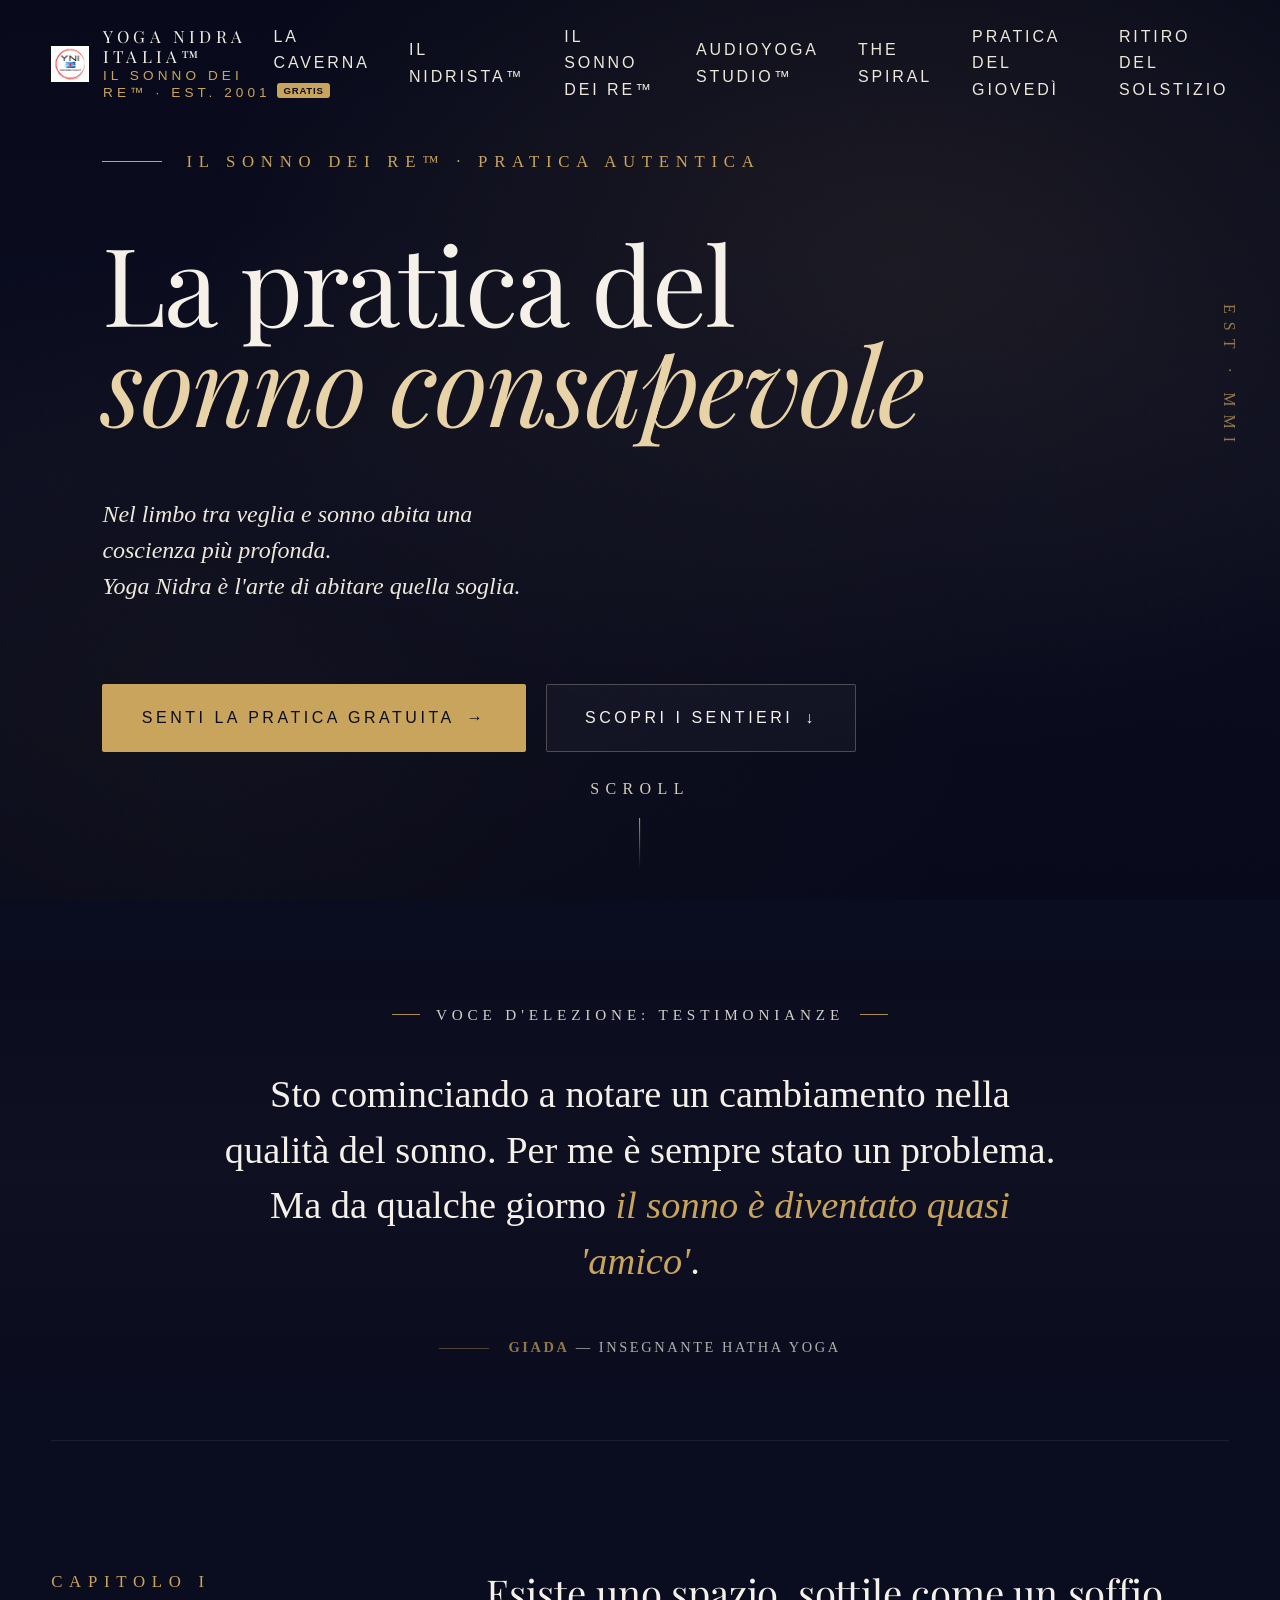
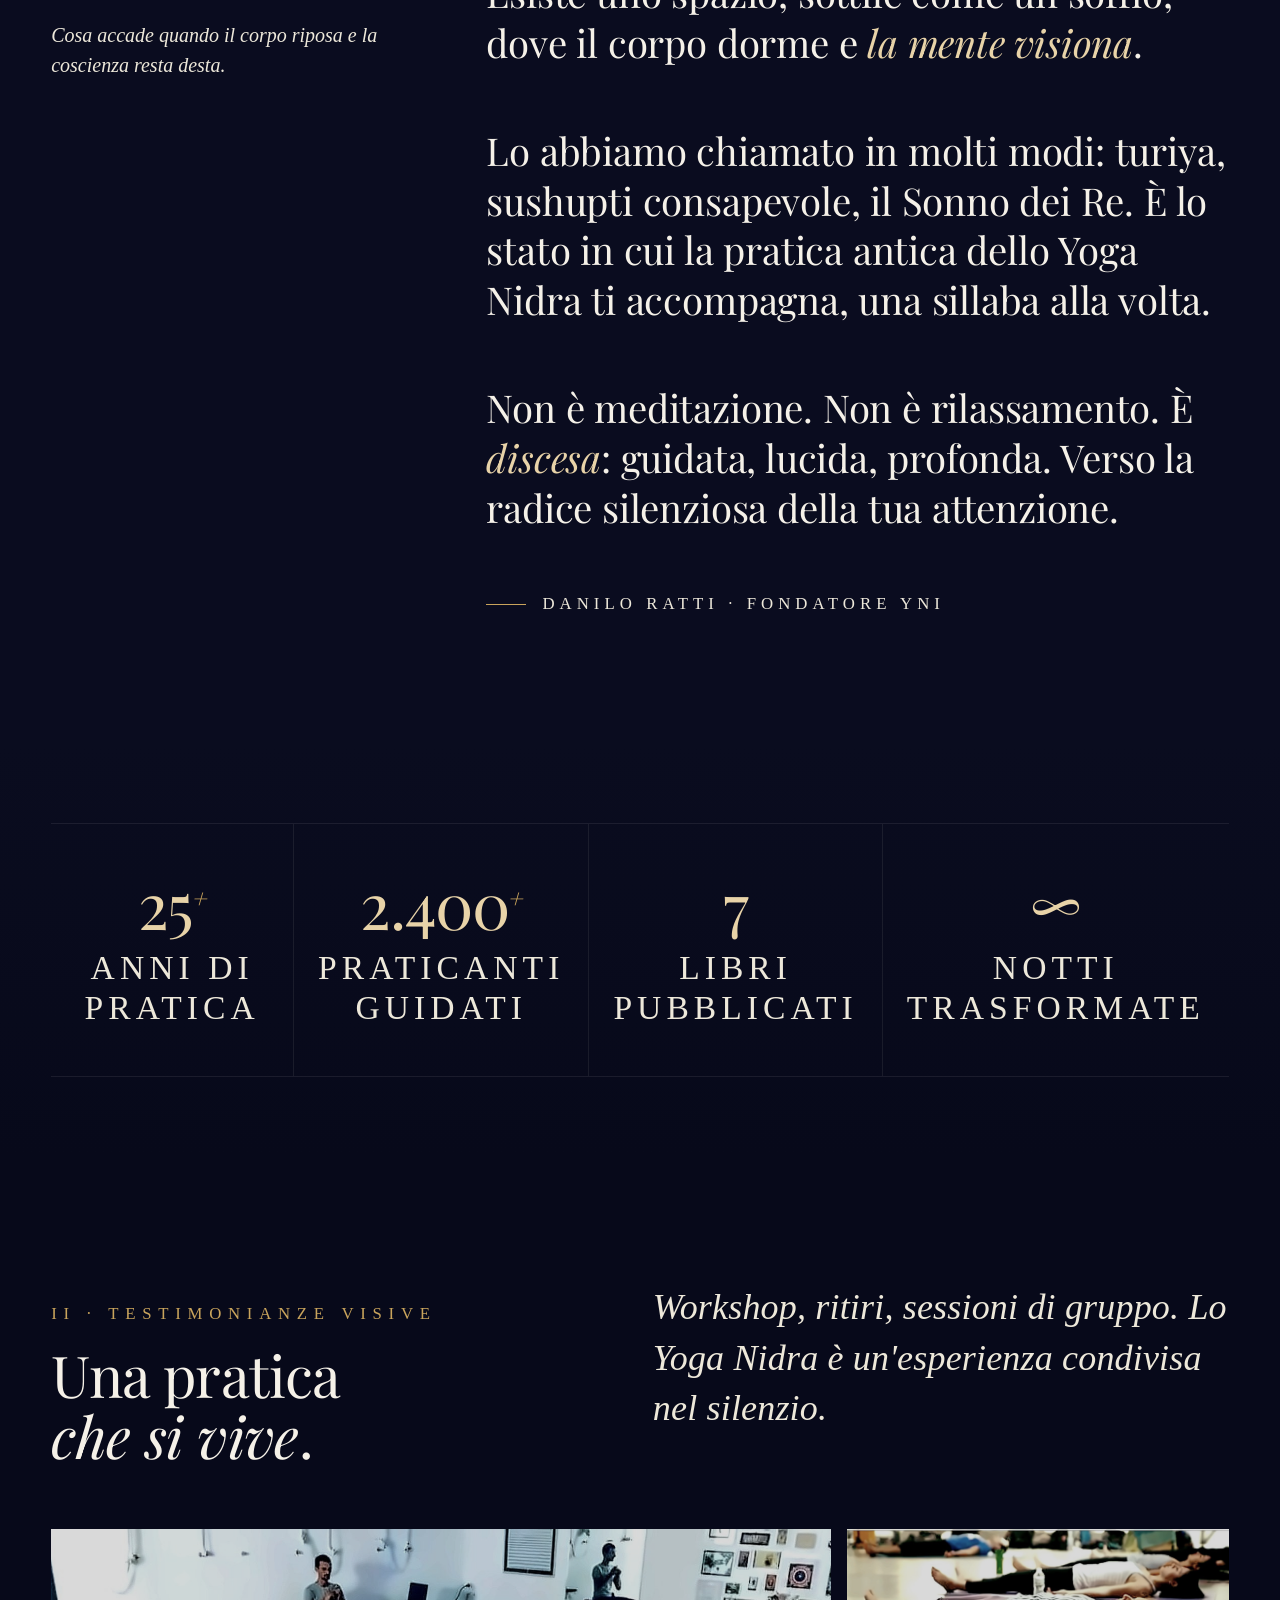
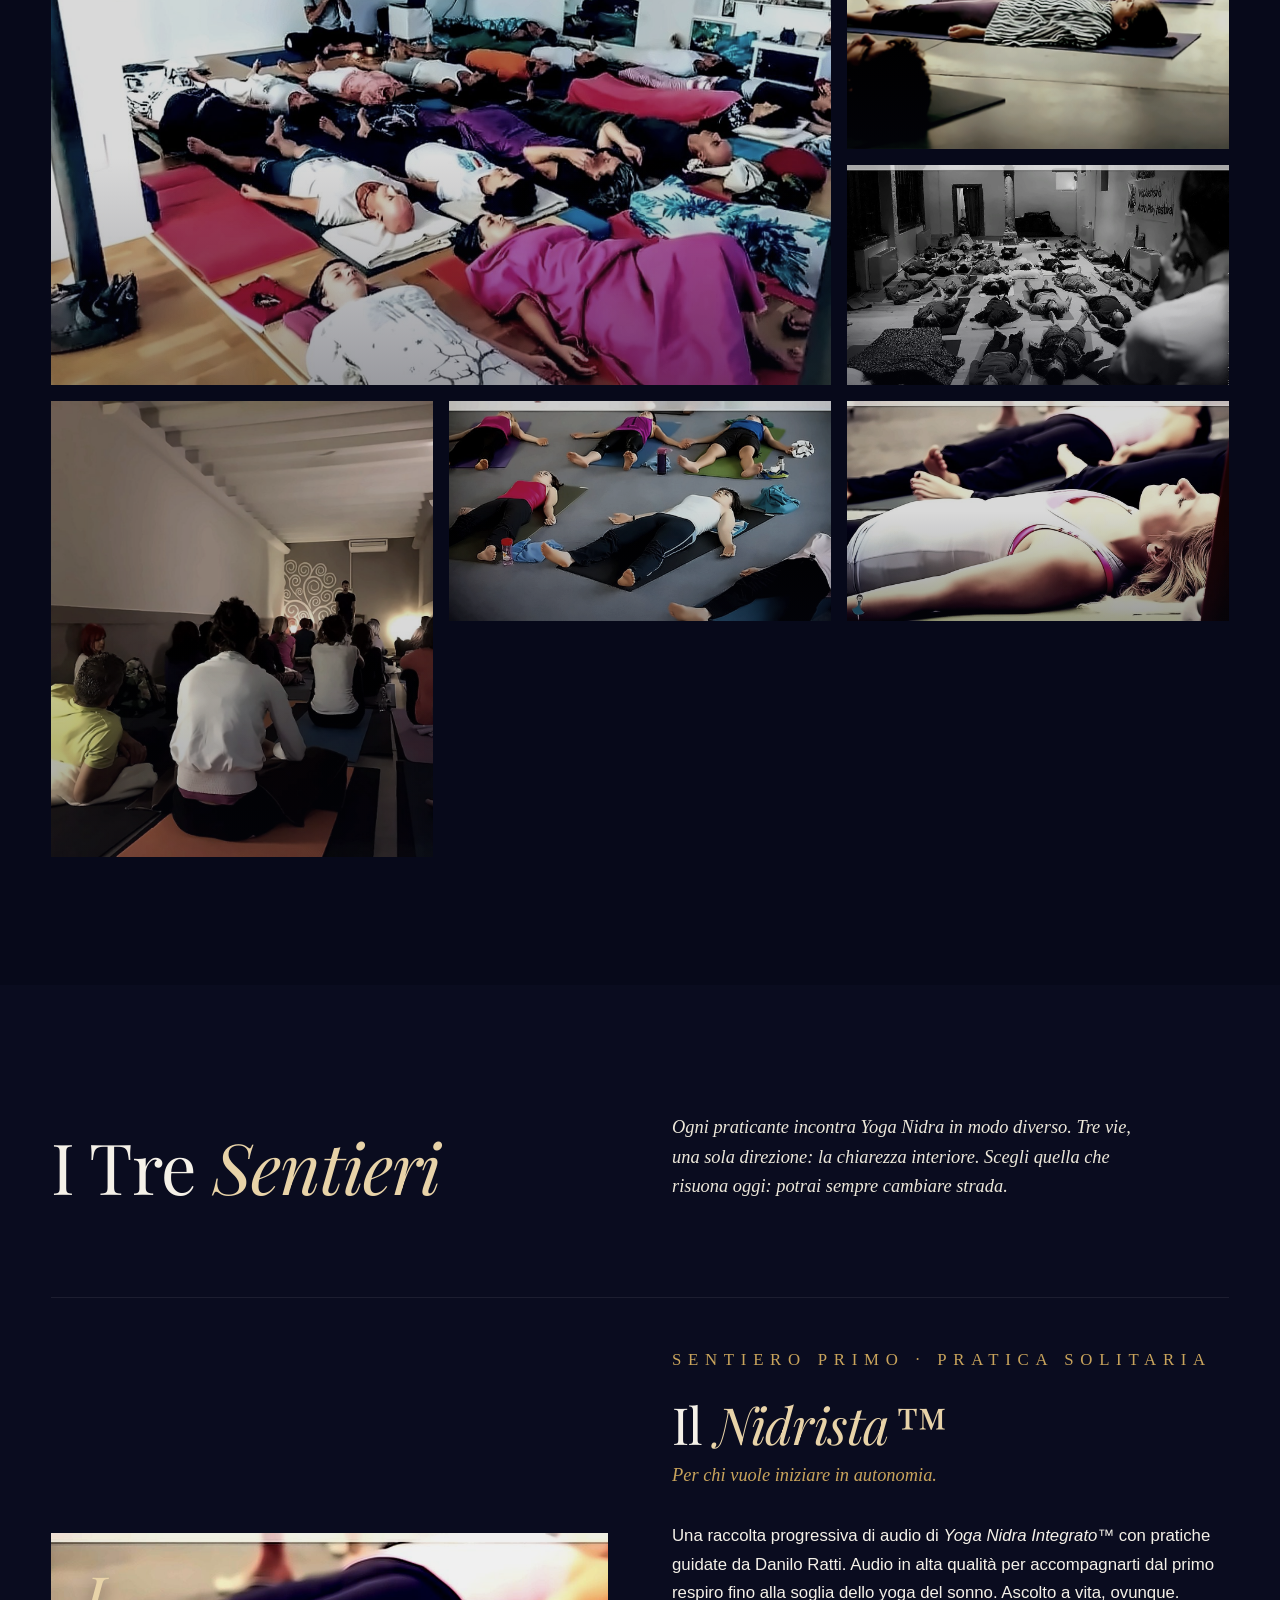
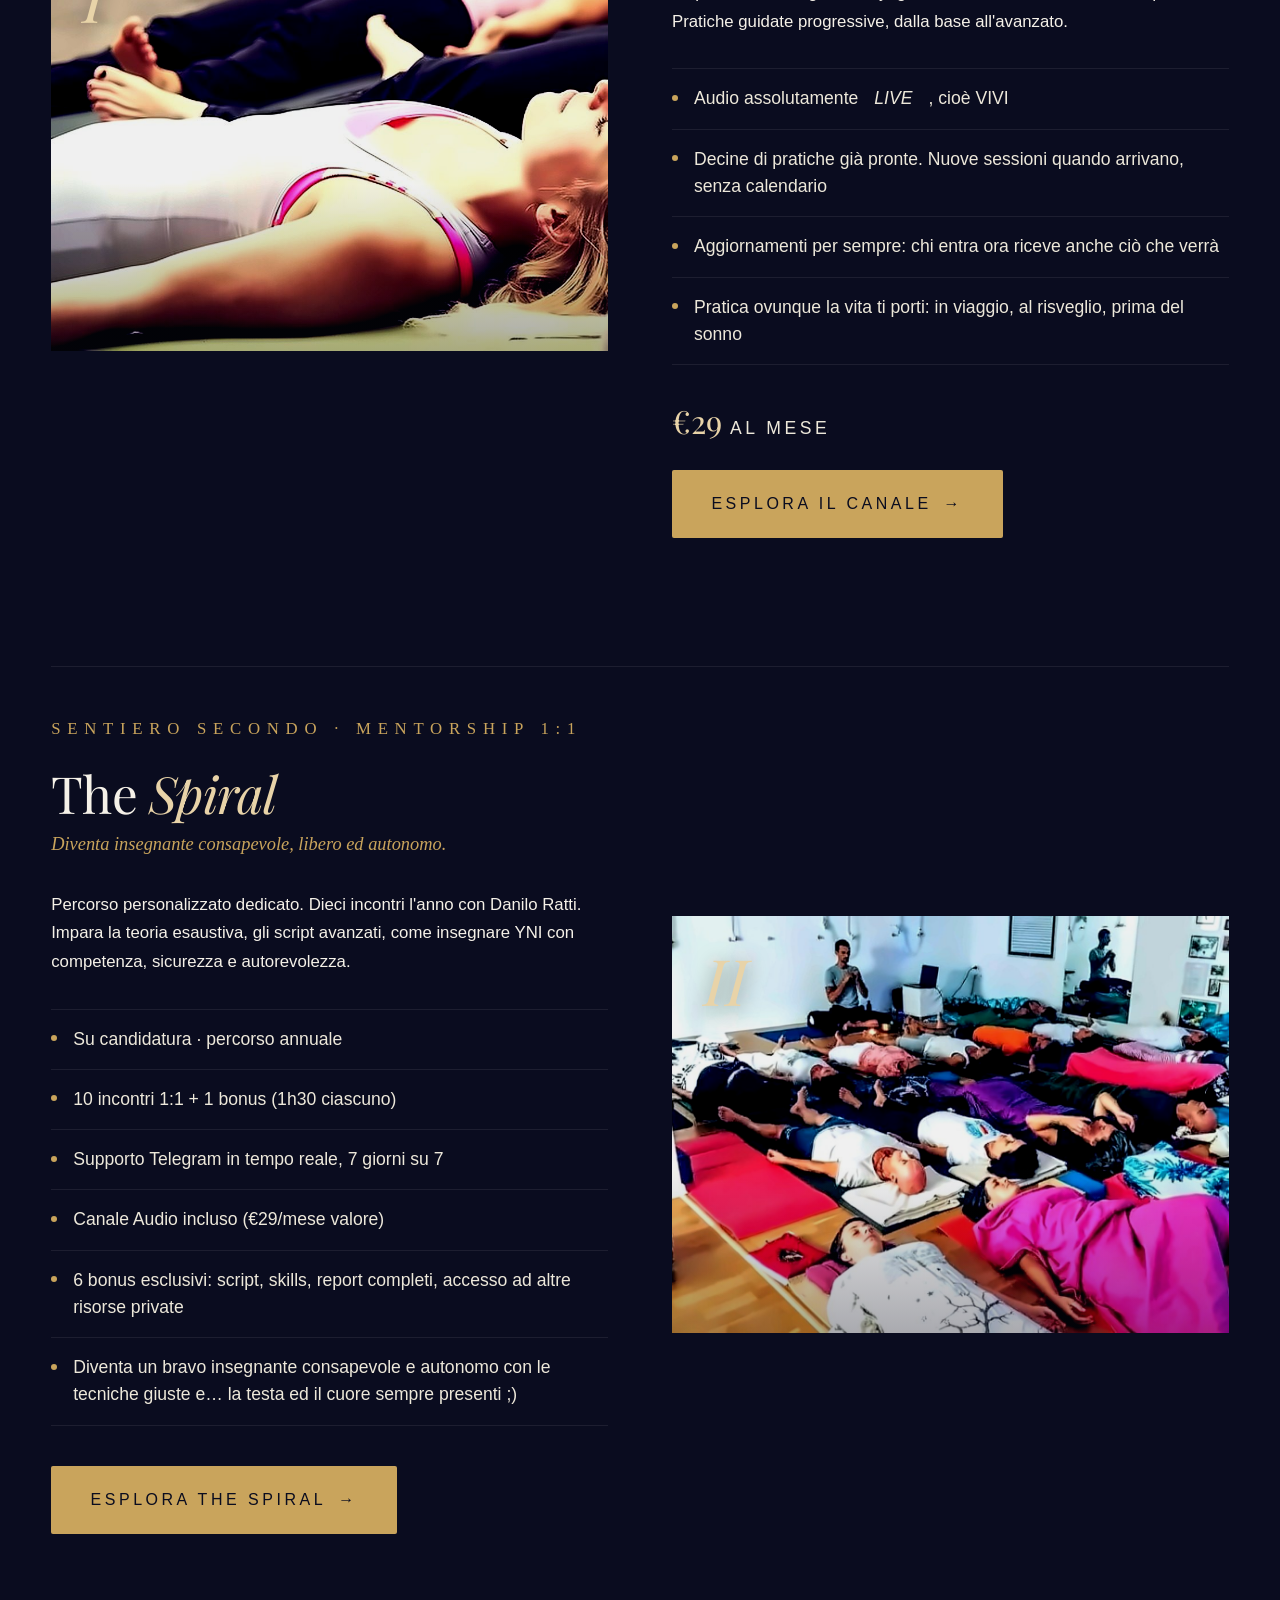
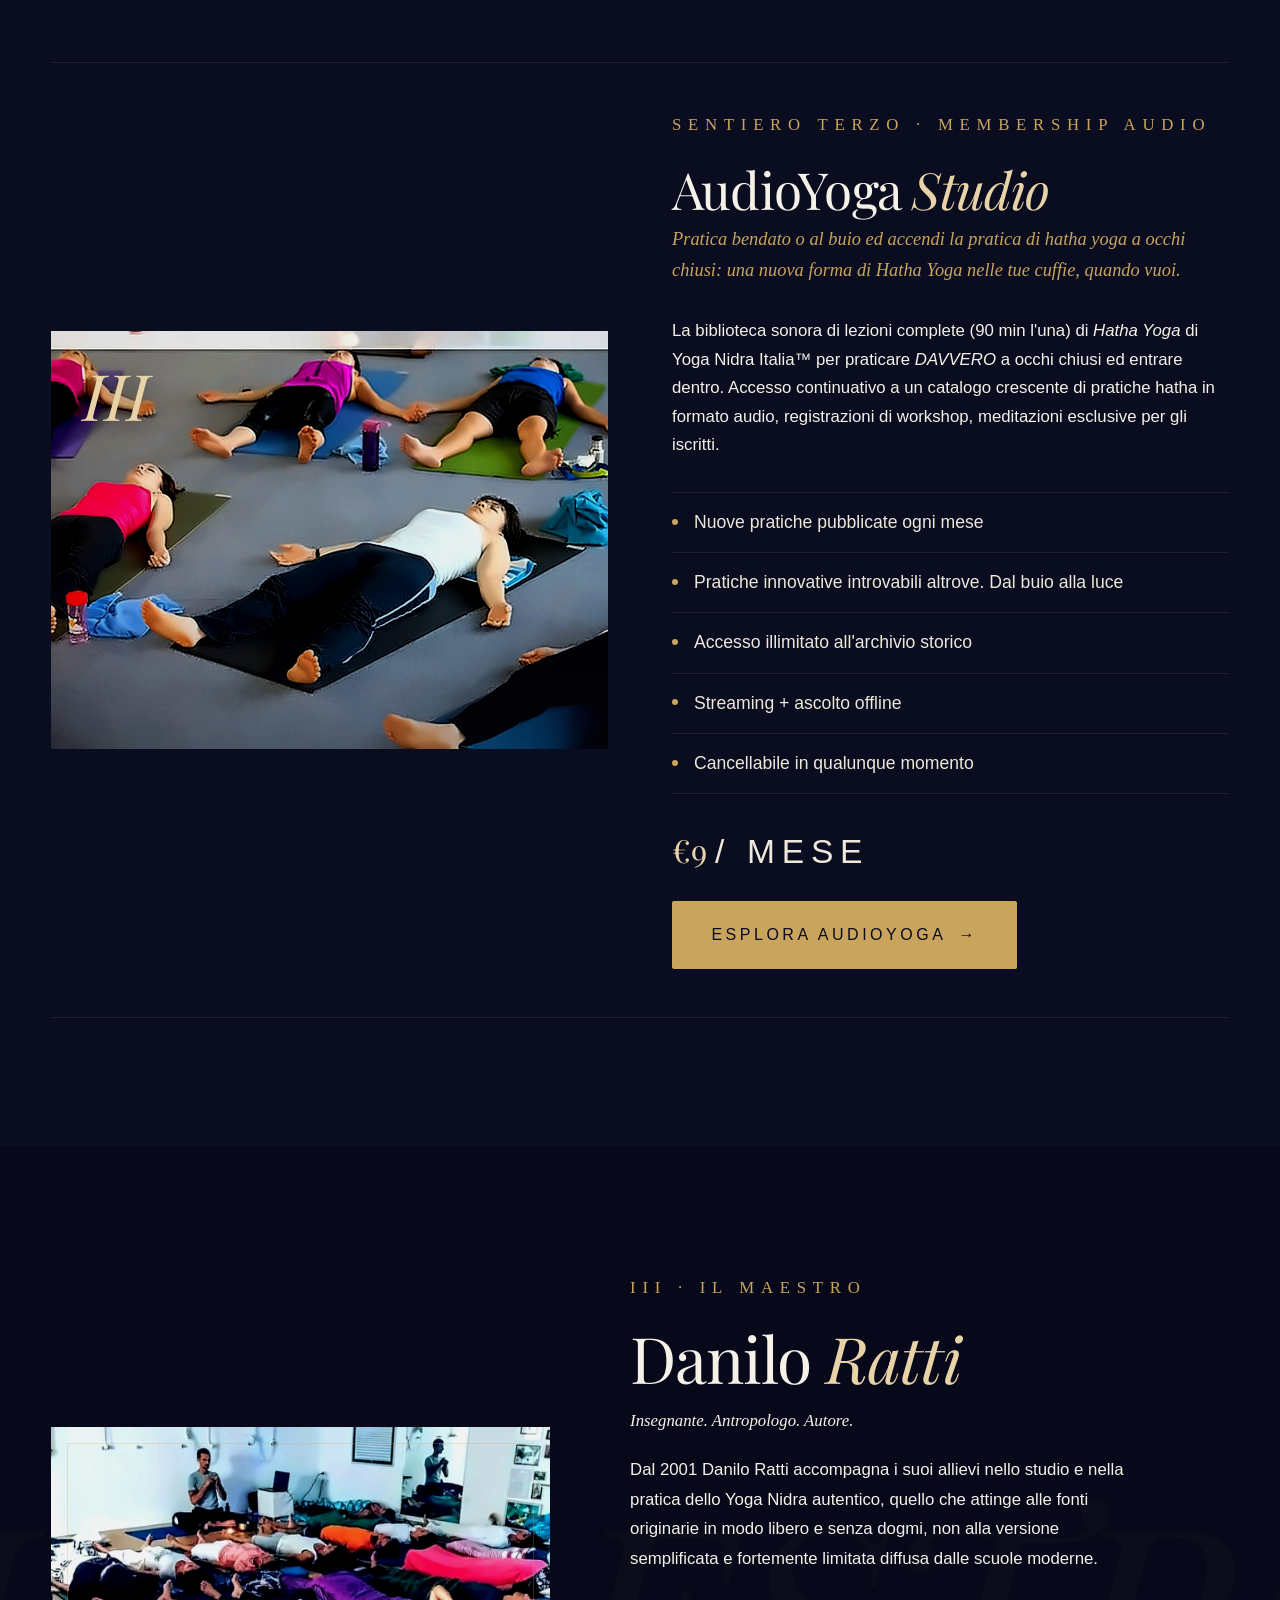
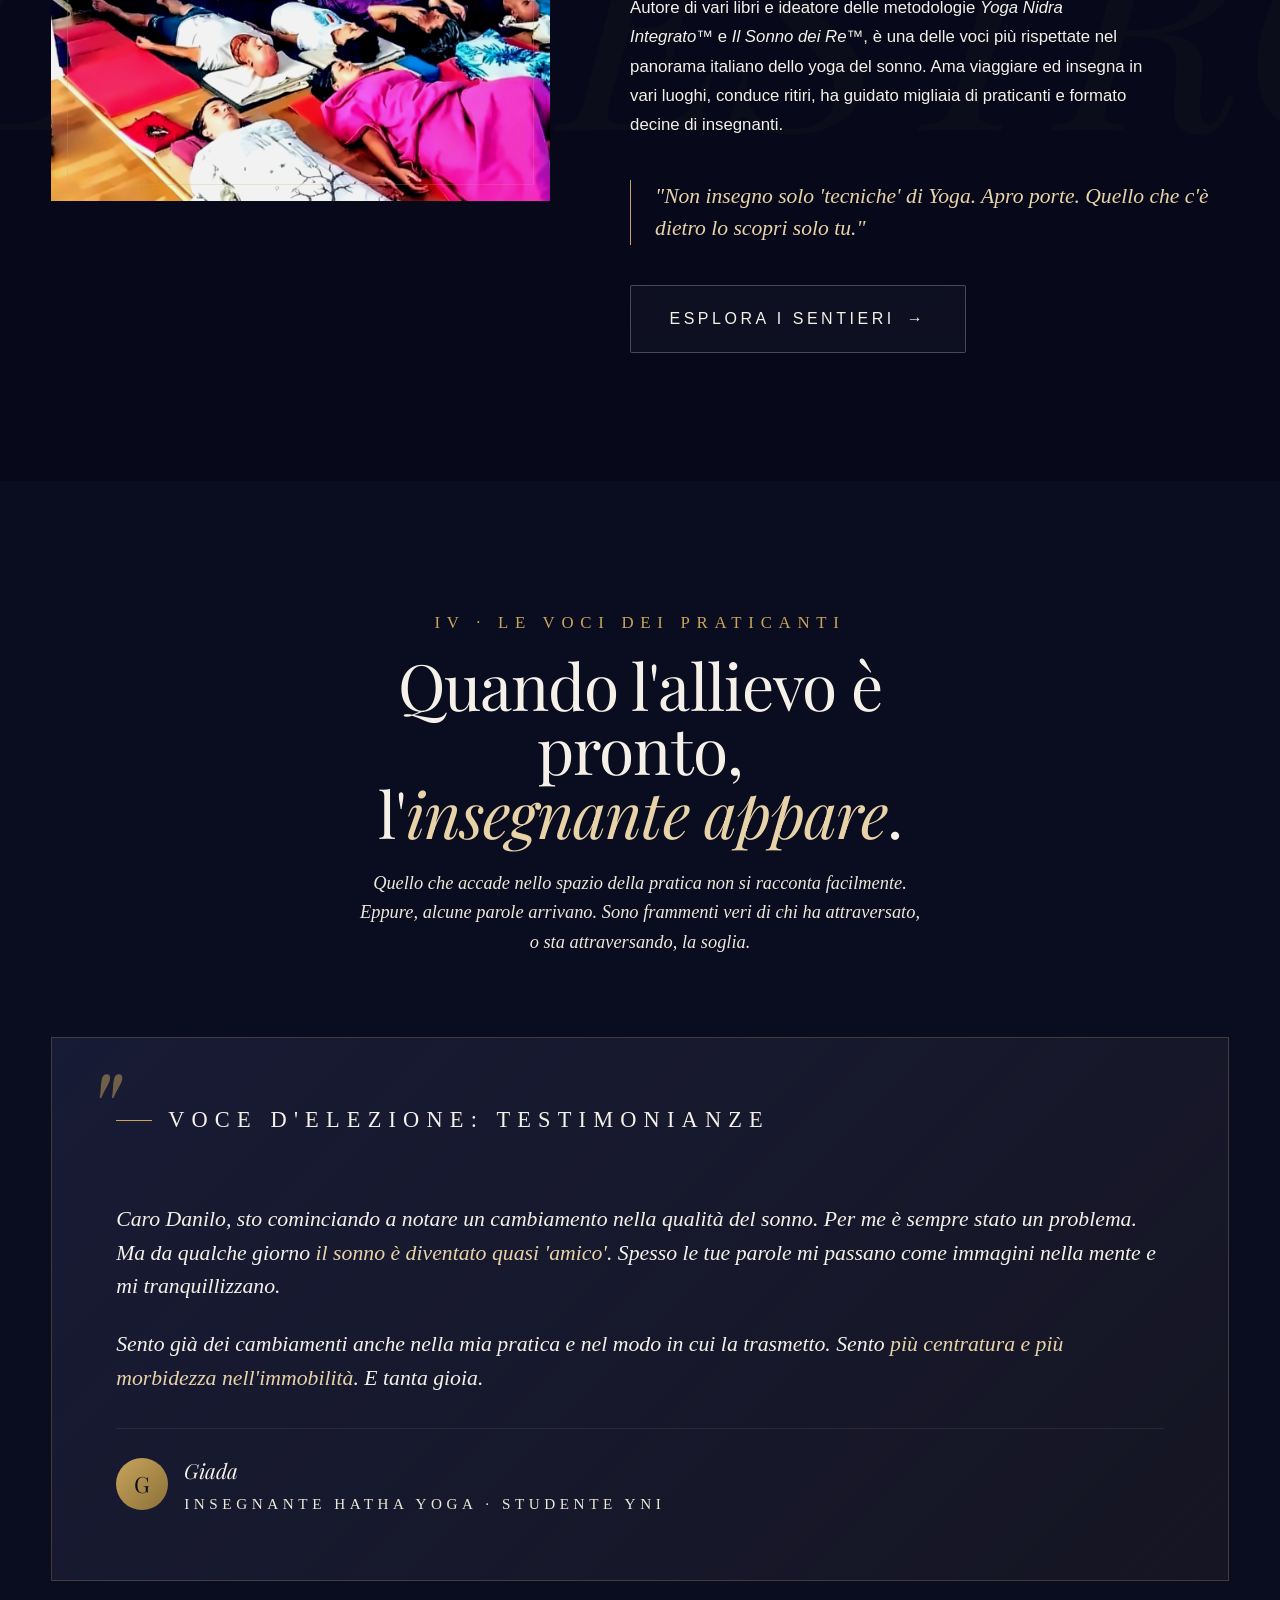
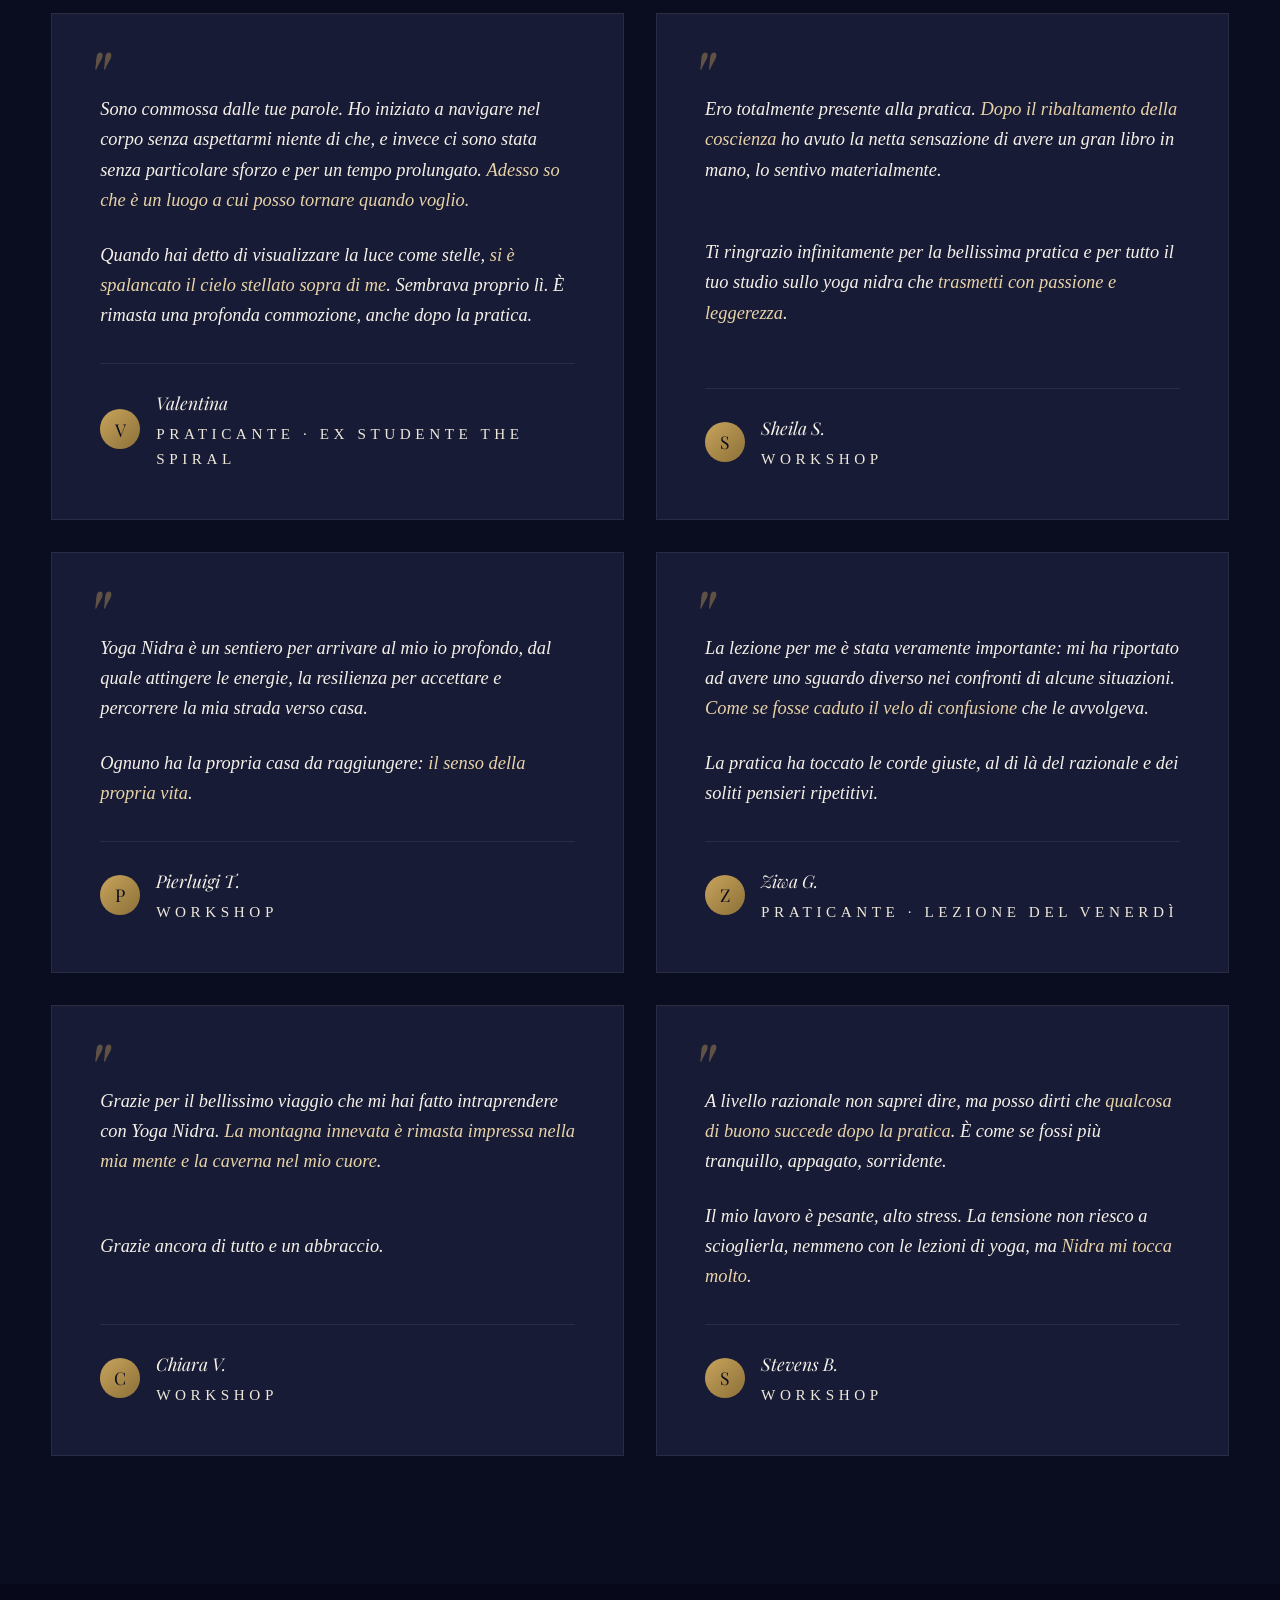
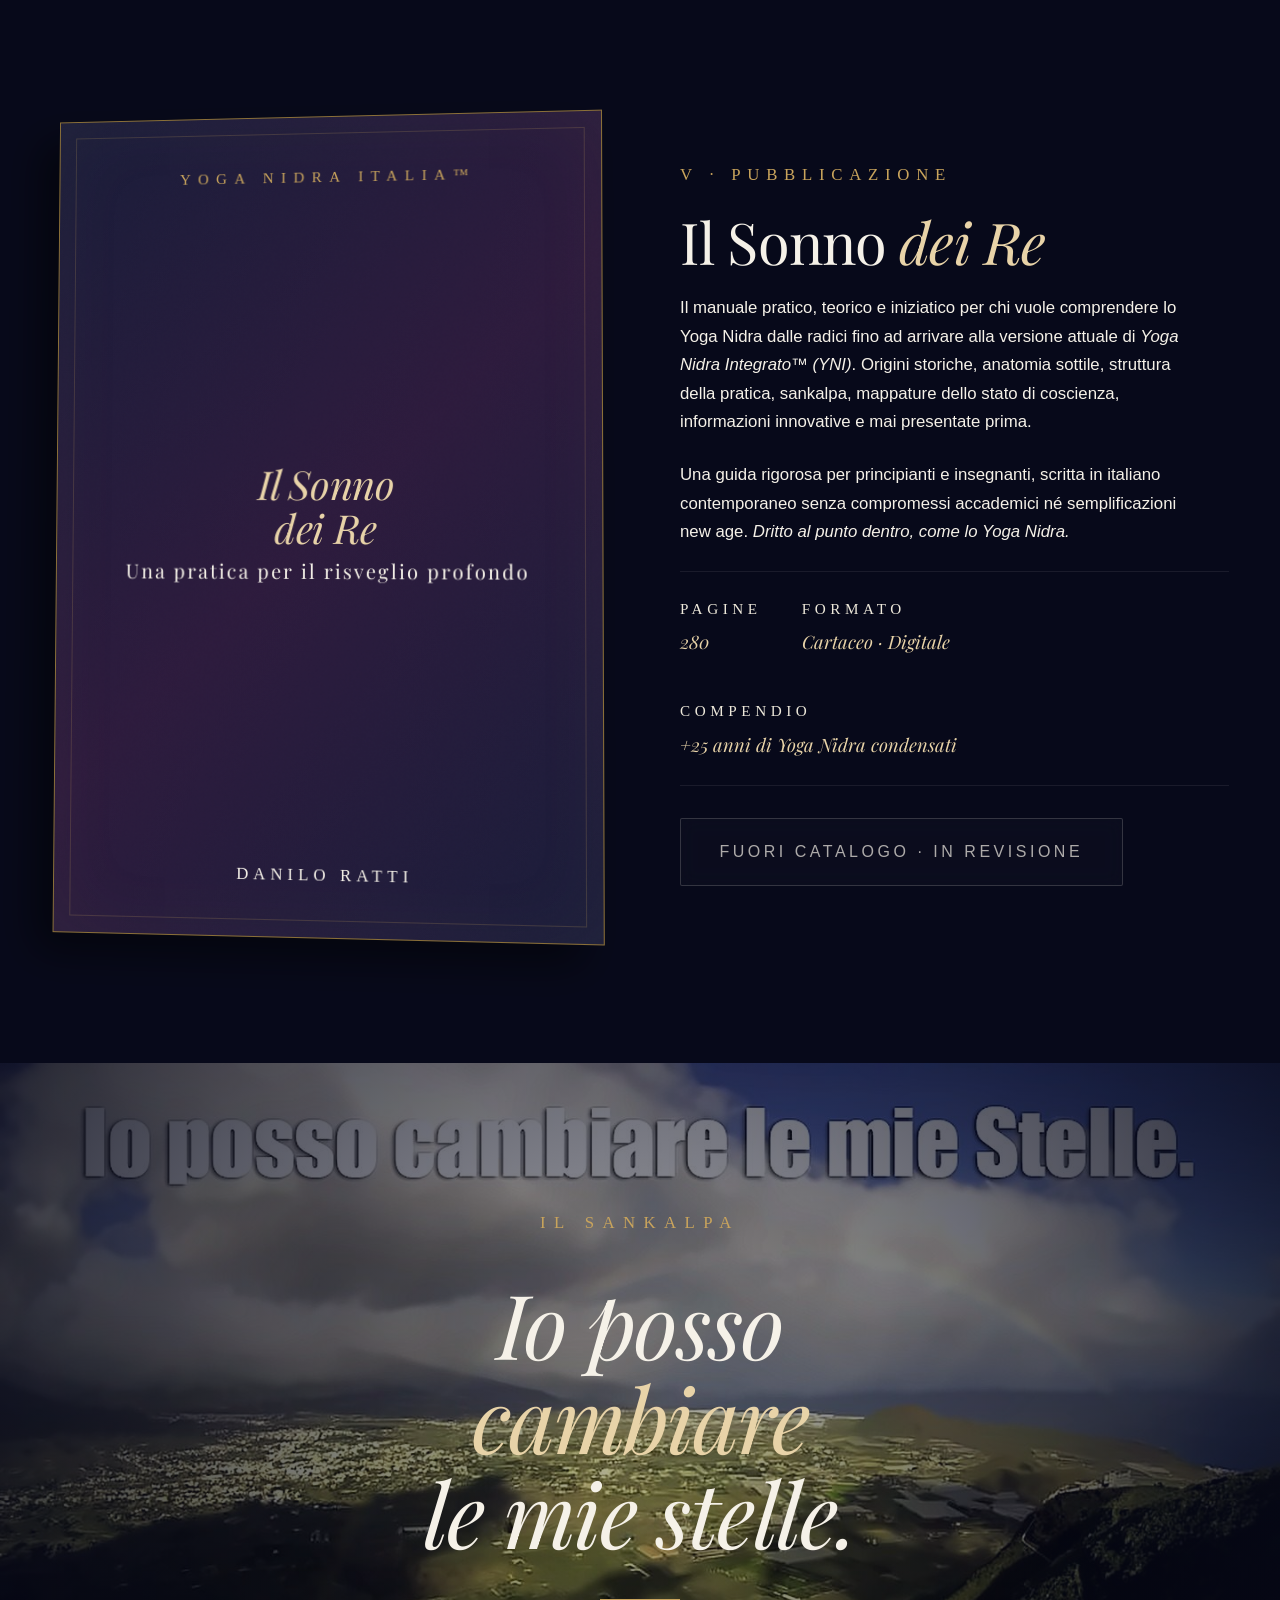
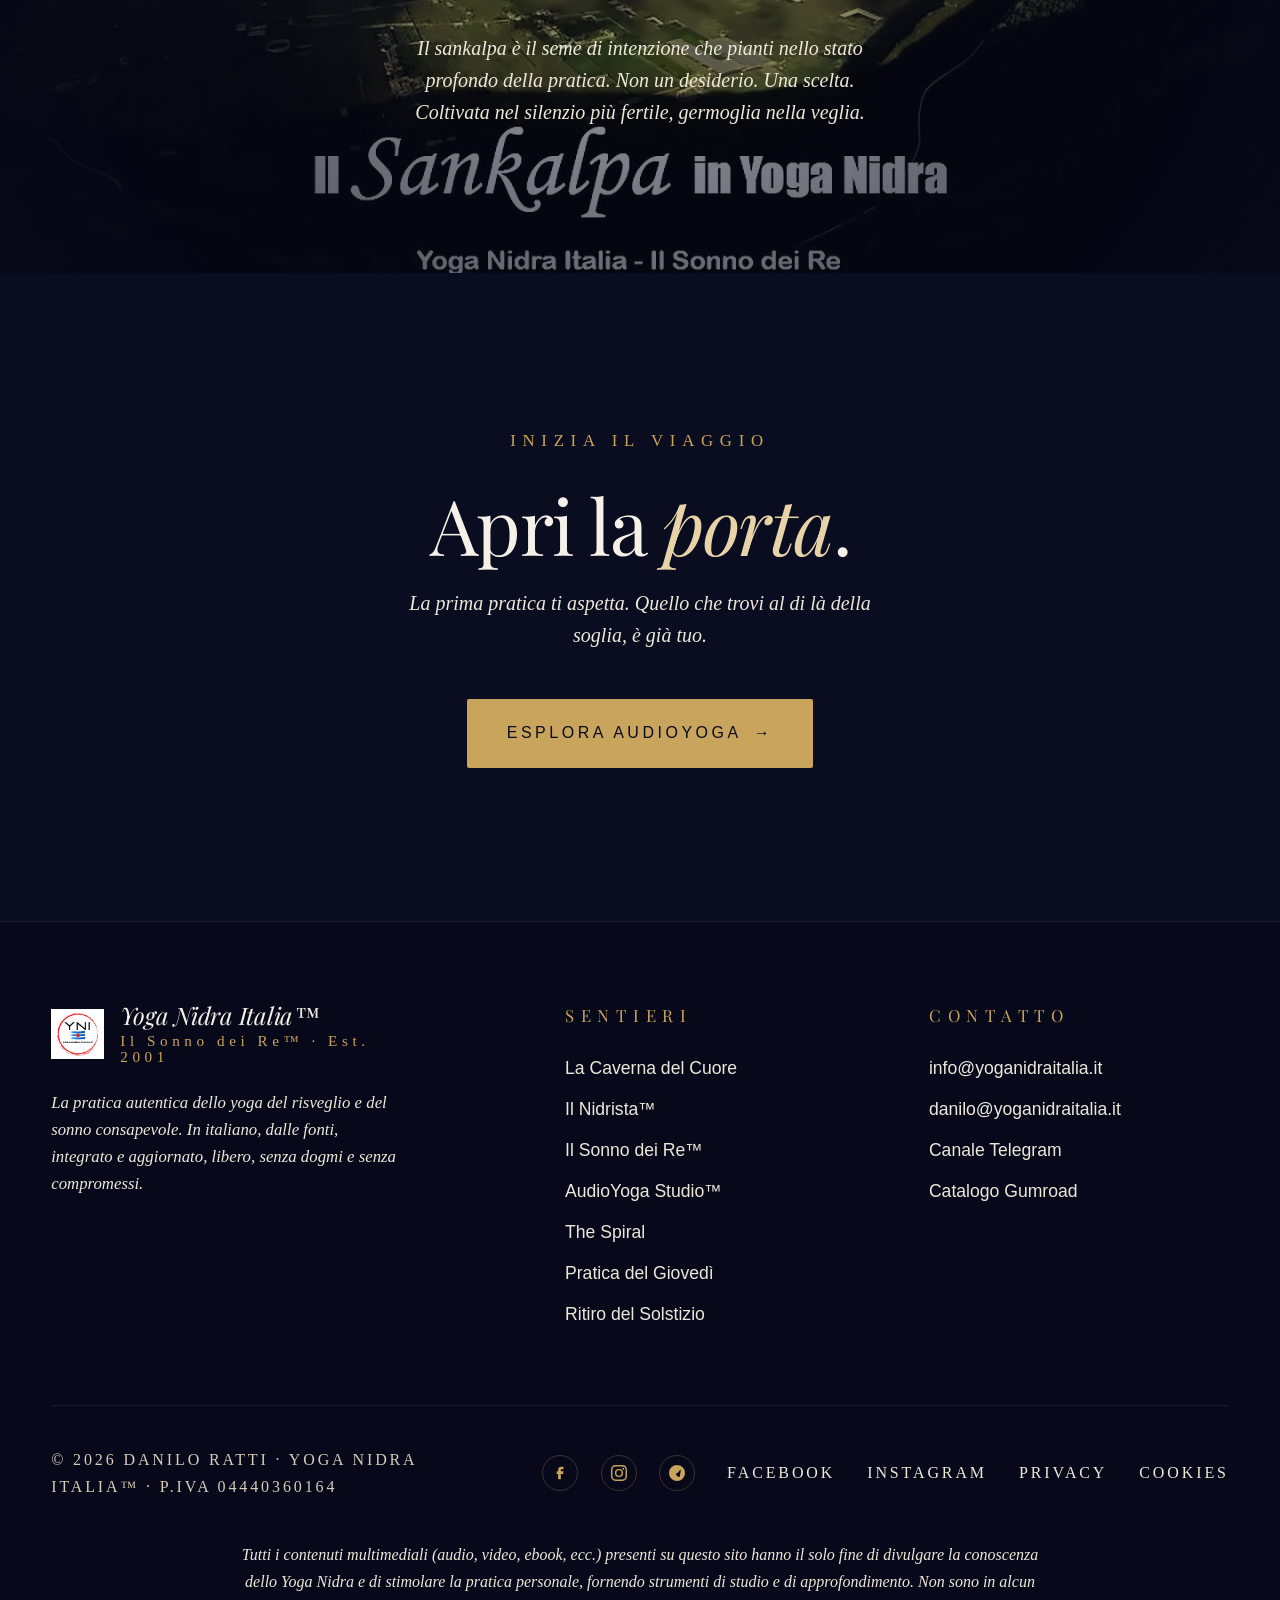
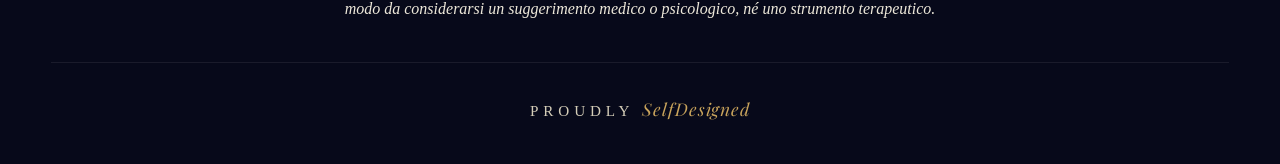
==== index.html @ 83c33e2f "SEO social: aggiunge Open Graph, Twitter Card e canonical a tutte le pagine Ogni pagina ora mostra t" ====
<!DOCTYPE html>
<html lang="it">
<head>
<meta charset="UTF-8">
<meta name="viewport" content="width=device-width, initial-scale=1.0">
<link rel="stylesheet" href="/fonts/fonts.css">
<link rel="stylesheet" href="/assets/cookieconsent/cookieconsent.css">
<link rel="stylesheet" href="/assets/cookieconsent/cc-branding.css">
<title>Yoga Nidra Italia™ · Il Sonno dei Re™ - Danilo Ratti</title>
<link rel="canonical" href="https://yoganidraitalia.it/">
<meta property="og:type" content="website">
<meta property="og:site_name" content="Yoga Nidra Italia™">
<meta property="og:locale" content="it_IT">
<meta property="og:url" content="https://yoganidraitalia.it/">
<meta property="og:title" content="Yoga Nidra Italia™ · Il Sonno dei Re™ - Danilo Ratti">
<meta property="og:description" content="La pratica del sonno consapevole. Yoga Nidra autentico con Danilo Ratti. Audio guidati, percorsi 1:1, formazione e libri per esplorare il limbo tra veglia e sonno.">
<meta property="og:image" content="https://yoganidraitalia.it/images/hero-cosmic.jpg">
<meta property="og:image:alt" content="Yoga Nidra Italia™ · Il Sonno dei Re™ - Danilo Ratti">
<meta name="twitter:card" content="summary_large_image">
<meta name="twitter:title" content="Yoga Nidra Italia™ · Il Sonno dei Re™ - Danilo Ratti">
<meta name="twitter:description" content="La pratica del sonno consapevole. Yoga Nidra autentico con Danilo Ratti. Audio guidati, percorsi 1:1, formazione e libri per esplorare il limbo tra veglia e sonno.">
<meta name="twitter:image" content="https://yoganidraitalia.it/images/hero-cosmic.jpg">
<meta name="description" content="La pratica del sonno consapevole. Yoga Nidra autentico con Danilo Ratti. Audio guidati, percorsi 1:1, formazione e libri per esplorare il limbo tra veglia e sonno.">
<link rel="icon" type="image/png" href="images/logo.png">
<link href="https://fonts.googleapis.com/css2?family=Playfair+Display:ital,wght@0,400;0,500;0,600;0,700;1,400;1,500&family=Manrope:wght@300;400;500;600&display=swap" rel="stylesheet">
<style>
:root {
  --bg-deep: #07091a;
  --bg-base: #0a0c1f;
  --bg-elevated: #131630;
  --bg-card: #181b35;
  --gold: #c9a45c;
  --gold-bright: #e8d3a8;
  --gold-deep: #8b7038;
  --purple-deep: #2d1b3d;
  --text-primary: #f5f1e8;
  --text-muted: #ede8da;
  --text-dim: #d4cdb8;
  --line: rgba(245, 241, 232, 0.08);
  --line-strong: rgba(201, 164, 92, 0.25);

  --font-display: 'Playfair Display', serif;
  --font-serif: 'Cormorant Garamond', serif;
  --font-body: 'Manrope', sans-serif;
  --font-label: 'Italiana', serif;

  --max-width: 1440px;
  --gutter: clamp(1.5rem, 4vw, 4rem);
}

* { margin: 0; padding: 0; box-sizing: border-box; }

html { scroll-behavior: smooth; -webkit-font-smoothing: antialiased; -moz-osx-font-smoothing: grayscale; }

body {
  font-family: var(--font-body);
  background: var(--bg-base);
  color: var(--text-primary);
  font-size: 17px;
  line-height: 1.65;
  overflow-x: hidden;
  font-weight: 300;
}

@media (max-width: 768px) {
  body { font-size: 17px; line-height: 1.7; }
}

::selection { background: var(--gold); color: var(--bg-base); }

img { max-width: 100%; display: block; }
a { color: inherit; text-decoration: none; }

/* ========== TYPOGRAPHY ========== */
.eyebrow {
  font-family: var(--font-label);
  font-size: 1.05rem;
  letter-spacing: 0.4em;
  text-transform: uppercase;
  color: var(--gold);
  font-weight: 400;
}

.display-xxl {
  font-family: var(--font-display);
  font-weight: 400;
  font-size: clamp(3rem, 9vw, 8rem);
  line-height: 0.95;
  letter-spacing: -0.02em;
}

.display-xl {
  font-family: var(--font-display);
  font-weight: 400;
  font-size: clamp(2.5rem, 6vw, 5.5rem);
  line-height: 1;
  letter-spacing: -0.015em;
}

.display-l {
  font-family: var(--font-display);
  font-weight: 400;
  font-size: clamp(2rem, 4.5vw, 3.75rem);
  line-height: 1.05;
  letter-spacing: -0.01em;
}

.serif-quote {
  font-family: var(--font-serif);
  font-weight: 300;
  font-style: italic;
  font-size: clamp(1.5rem, 3vw, 2.25rem);
  line-height: 1.4;
  letter-spacing: 0.005em;
}

.italic { font-style: italic; }

/* ========== NAV ========== */
.nav {
  position: fixed;
  top: 0; left: 0; right: 0;
  z-index: 100;
  padding: 1.5rem var(--gutter);
  display: flex;
  align-items: center;
  justify-content: space-between;
  transition: background 0.4s ease, backdrop-filter 0.4s ease, border-color 0.4s ease;
  border-bottom: 1px solid transparent;
}

.nav.scrolled {
  background: rgba(7, 9, 26, 0.8);
  backdrop-filter: blur(20px);
  -webkit-backdrop-filter: blur(20px);
  border-bottom-color: var(--line);
}

.nav-brand {
  display: flex;
  align-items: center;
  gap: 0.85rem;
}

.nav-brand img { height: 36px; width: auto; }

.nav-brand-text {
  font-family: var(--font-label);
  font-size: 1.05rem;
  letter-spacing: 0.25em;
  text-transform: uppercase;
  color: var(--text-primary);
  line-height: 1.2;
}

.nav-brand-text small {
  font-family: var(--font-body);
  font-size: 0.85rem;
  letter-spacing: 0.3em;
  color: var(--gold);
  display: block;
  margin-top: 2px;
}

.nav-links {
  display: flex;
  gap: 2.5rem;
  align-items: center;
}

.nav-links a {
  font-size: 1rem;
  letter-spacing: 0.18em;
  text-transform: uppercase;
  font-weight: 500;
  color: var(--text-muted);
  transition: color 0.3s ease;
  position: relative;
}

.nav-links a:hover { color: var(--gold); }

.nav-cta {
  font-family: var(--font-body);
  font-size: 1rem;
  letter-spacing: 0.18em;
  text-transform: uppercase;
  font-weight: 500;
  color: var(--bg-base);
  background: var(--gold);
  padding: 0.95rem 1.8rem;
  border-radius: 2px;
  transition: background 0.3s ease, transform 0.3s ease;
}

.nav-cta:hover { background: var(--gold-bright); transform: translateY(-1px); }

@media (max-width: 900px) {
  .nav-links { display: none; }
}

/* ========== HERO ========== */
.hero {
  position: relative;
  min-height: 100vh;
  display: flex;
  align-items: center;
  overflow: hidden;
}

.hero-bg {
  position: absolute;
  inset: 0;
  z-index: 0;
  background:
    radial-gradient(ellipse at 70% 30%, rgba(201, 164, 92, 0.10) 0%, transparent 55%),
    radial-gradient(ellipse at 20% 80%, rgba(139, 112, 56, 0.08) 0%, transparent 50%),
    linear-gradient(180deg, #07091a 0%, #0a0c1f 50%, #07091a 100%);
}

.hero-bg img {
  display: none;
}

.hero-bg::after {
  content: '';
  position: absolute;
  inset: 0;
  background:
    radial-gradient(circle at 50% 100%, rgba(7,9,26,0.4) 0%, transparent 70%);
}

.hero-noise {
  position: absolute;
  inset: 0;
  z-index: 1;
  opacity: 0.05;
  pointer-events: none;
  background-image: url("data:image/svg+xml,%3Csvg viewBox='0 0 200 200' xmlns='http://www.w3.org/2000/svg'%3E%3Cfilter id='noiseFilter'%3E%3CfeTurbulence type='fractalNoise' baseFrequency='0.85' numOctaves='3' stitchTiles='stitch'/%3E%3C/filter%3E%3Crect width='100%25' height='100%25' filter='url(%23noiseFilter)'/%3E%3C/svg%3E");
  mix-blend-mode: overlay;
}

.hero-content {
  position: relative;
  z-index: 2;
  width: 100%;
  max-width: var(--max-width);
  margin: 0 auto;
  padding: 0 var(--gutter);
  display: grid;
  grid-template-columns: 1fr;
  gap: 2rem;
}

.hero-meta {
  display: flex;
  align-items: center;
  gap: 1.5rem;
  margin-bottom: 1.5rem;
  animation: fadeUp 1s ease 0.3s both;
}

.hero-meta .eyebrow { color: var(--gold); }

.hero-meta-line {
  width: 60px;
  height: 1px;
  background: var(--gold);
}

.hero h1 {
  font-family: var(--font-display);
  font-weight: 400;
  font-size: clamp(2.75rem, 8.5vw, 7.5rem);
  line-height: 0.92;
  letter-spacing: -0.02em;
  color: var(--text-primary);
  max-width: 14ch;
  animation: fadeUp 1.1s ease 0.5s both;
}

.hero h1 em {
  font-family: var(--font-display);
  font-style: italic;
  font-weight: 400;
  color: var(--gold-bright);
}

.hero-tagline {
  font-family: var(--font-serif);
  font-style: italic;
  font-weight: 300;
  font-size: clamp(1.15rem, 2vw, 1.5rem);
  color: var(--text-muted);
  max-width: 38ch;
  margin-top: 2rem;
  line-height: 1.5;
  animation: fadeUp 1.1s ease 0.8s both;
}

.hero-actions {
  display: flex;
  gap: 1.25rem;
  margin-top: 3rem;
  flex-wrap: wrap;
  animation: fadeUp 1.1s ease 1.1s both;
}

.btn {
  display: inline-flex;
  align-items: center;
  gap: 0.75rem;
  padding: 1.25rem 2.4rem;
  font-family: var(--font-body);
  font-size: 1rem;
  letter-spacing: 0.22em;
  text-transform: uppercase;
  font-weight: 500;
  border: 1px solid transparent;
  border-radius: 2px;
  transition: all 0.4s cubic-bezier(0.4, 0, 0.2, 1);
  cursor: pointer;
}

.btn-primary {
  background: var(--gold);
  color: var(--bg-base);
}

.btn-primary:hover {
  background: var(--gold-bright);
  transform: translateY(-2px);
  box-shadow: 0 12px 30px -10px rgba(201, 164, 92, 0.5);
}

.btn-ghost {
  border-color: rgba(245, 241, 232, 0.25);
  color: var(--text-primary);
  background: rgba(245, 241, 232, 0.03);
  backdrop-filter: blur(8px);
}

.btn-ghost:hover {
  border-color: var(--gold);
  color: var(--gold);
  background: rgba(201, 164, 92, 0.05);
}

.btn .arrow { display: inline-block; transition: transform 0.3s ease; }
.btn:hover .arrow { transform: translateX(4px); }

.hero-scroll {
  position: absolute;
  bottom: 2rem;
  left: 50%;
  transform: translateX(-50%);
  z-index: 2;
  text-align: center;
  animation: fadeIn 1s ease 1.5s both;
}

.hero-scroll-text {
  font-family: var(--font-label);
  font-size: 1rem;
  letter-spacing: 0.4em;
  color: var(--text-dim);
  text-transform: uppercase;
  margin-bottom: 1rem;
}

.hero-scroll-line {
  width: 1px;
  height: 50px;
  margin: 0 auto;
  background: linear-gradient(180deg, var(--gold), transparent);
  animation: scrollLine 2s ease-in-out infinite;
}

@keyframes scrollLine {
  0%, 100% { transform: scaleY(1); transform-origin: top; }
  50% { transform: scaleY(0.3); transform-origin: top; }
}

.hero-corner-mark {
  position: absolute;
  top: 50%;
  right: var(--gutter);
  transform: translateY(-50%) rotate(90deg);
  transform-origin: right center;
  font-family: var(--font-label);
  font-size: 1rem;
  letter-spacing: 0.5em;
  color: var(--gold);
  text-transform: uppercase;
  opacity: 0.7;
  z-index: 2;
}

@media (max-width: 768px) {
  .hero-corner-mark { display: none; }
}

/* ========== ANIMATIONS ========== */
@keyframes fadeUp {
  from { opacity: 0; transform: translateY(30px); }
  to { opacity: 1; transform: translateY(0); }
}
@keyframes fadeIn {
  from { opacity: 0; }
  to { opacity: 1; }
}

.reveal { opacity: 0; transform: translateY(40px); transition: opacity 1s ease, transform 1s ease; }
.reveal.visible { opacity: 1; transform: translateY(0); }

/* ========== SECTION BASE ========== */
section { padding: clamp(5rem, 10vw, 9rem) var(--gutter); position: relative; }
.container { max-width: var(--max-width); margin: 0 auto; }

.section-header {
  display: flex;
  align-items: baseline;
  justify-content: space-between;
  gap: 2rem;
  margin-bottom: clamp(3rem, 5vw, 5rem);
  flex-wrap: wrap;
}

.section-number {
  font-family: var(--font-label);
  font-size: 1.1rem;
  letter-spacing: 0.5em;
  color: var(--gold);
  text-transform: uppercase;
}

/* ========== MANIFESTO ========== */
.manifesto {
  background: var(--bg-base);
  position: relative;
}

.manifesto::before {
  content: '';
  position: absolute;
  top: 0;
  left: var(--gutter);
  right: var(--gutter);
  height: 1px;
  background: var(--line);
}

.manifesto-grid {
  display: grid;
  grid-template-columns: 1fr 2fr;
  gap: 4rem;
  align-items: start;
}

.manifesto-meta {
  position: sticky;
  top: 6rem;
}

.manifesto-meta .eyebrow { display: block; margin-bottom: 1.5rem; }

.manifesto-meta-title {
  font-family: var(--font-serif);
  font-style: italic;
  font-weight: 300;
  font-size: 1.25rem;
  color: var(--text-muted);
  line-height: 1.5;
}

.manifesto-text p {
  font-family: var(--font-display);
  font-weight: 400;
  font-size: clamp(1.5rem, 3vw, 2.5rem);
  line-height: 1.3;
  letter-spacing: -0.005em;
  margin-bottom: 1.5em;
  color: var(--text-primary);
}

.manifesto-text p em {
  font-style: italic;
  color: var(--gold-bright);
}

.manifesto-text p:last-child { margin-bottom: 0; }

.manifesto-attribution {
  margin-top: 3rem;
  display: flex;
  align-items: center;
  gap: 1rem;
}

.manifesto-attribution-line {
  width: 40px;
  height: 1px;
  background: var(--gold);
}

.manifesto-attribution-text {
  font-family: var(--font-label);
  font-size: 1.05rem;
  letter-spacing: 0.3em;
  text-transform: uppercase;
  color: var(--text-muted);
}

@media (max-width: 900px) {
  .manifesto-grid { grid-template-columns: 1fr; gap: 2rem; }
  .manifesto-meta { position: static; }
}

/* ========== NUMBERS ========== */
.numbers {
  background: linear-gradient(180deg, var(--bg-base) 0%, var(--bg-deep) 100%);
  padding-top: clamp(3rem, 6vw, 5rem);
  padding-bottom: clamp(3rem, 6vw, 5rem);
}

.numbers-grid {
  display: grid;
  grid-template-columns: repeat(4, 1fr);
  gap: 0;
  border-top: 1px solid var(--line);
  border-bottom: 1px solid var(--line);
}

.number-cell {
  padding: 3rem 1.5rem;
  text-align: center;
  border-right: 1px solid var(--line);
  position: relative;
  transition: background 0.4s ease;
}

.number-cell:last-child { border-right: none; }
.number-cell:hover { background: rgba(201, 164, 92, 0.03); }

.number-value {
  font-family: var(--font-display);
  font-weight: 400;
  font-size: clamp(2.5rem, 5vw, 4rem);
  line-height: 1;
  color: var(--gold-bright);
  margin-bottom: 0.75rem;
  letter-spacing: -0.02em;
}

.number-value sup {
  font-size: 0.4em;
  vertical-align: super;
  color: var(--gold);
  font-style: italic;
}

.number-label {
  font-family: var(--font-label);
  font-size: 2.1rem;
  letter-spacing: 0.15em;
  text-transform: uppercase;
  color: var(--text-muted);
  line-height: 1.2;
}

@media (max-width: 768px) {
  .numbers-grid { grid-template-columns: repeat(2, 1fr); }
  .number-cell:nth-child(2) { border-right: none; }
  .number-cell:nth-child(1), .number-cell:nth-child(2) { border-bottom: 1px solid var(--line); }
}

/* ========== GALLERY BENTO ========== */
.gallery {
  background: var(--bg-deep);
}

.gallery-grid {
  display: grid;
  grid-template-columns: repeat(6, 1fr);
  grid-auto-rows: 220px;
  gap: 1rem;
}

.gallery-item {
  position: relative;
  overflow: hidden;
  background: var(--bg-elevated);
  cursor: pointer;
  transition: transform 0.6s cubic-bezier(0.16, 1, 0.3, 1);
}

.gallery-item img {
  width: 100%;
  height: 100%;
  object-fit: cover;
  object-position: center 35%;
  transition: transform 1s cubic-bezier(0.16, 1, 0.3, 1), filter 0.6s ease;
  filter: grayscale(40%) brightness(0.85);
}

.gallery-item::after {
  content: '';
  position: absolute;
  inset: 0;
  background: linear-gradient(180deg, transparent 50%, rgba(7,9,26,0.6) 100%);
  opacity: 0.5;
  transition: opacity 0.5s ease;
}

.gallery-item:hover img {
  transform: scale(1.08);
  filter: grayscale(0%) brightness(1);
}

.gallery-item:hover::after { opacity: 0; }

.gallery-item-1 { grid-column: span 4; grid-row: span 2; }
.gallery-item-2 { grid-column: span 2; grid-row: span 1; }
.gallery-item-3 { grid-column: span 2; grid-row: span 1; }
.gallery-item-4 { grid-column: span 2; grid-row: span 2; }
.gallery-item-5 { grid-column: span 2; grid-row: span 1; }
.gallery-item-6 { grid-column: span 2; grid-row: span 1; }

.gallery-caption {
  position: absolute;
  bottom: 1.5rem;
  left: 1.5rem;
  z-index: 2;
  font-family: var(--font-label);
  font-size: 1rem;
  letter-spacing: 0.4em;
  text-transform: uppercase;
  color: var(--gold-bright);
  opacity: 0;
  transform: translateY(10px);
  transition: opacity 0.5s ease, transform 0.5s ease;
}

.gallery-item:hover .gallery-caption { opacity: 1; transform: translateY(0); }

@media (max-width: 900px) {
  .gallery-grid { grid-template-columns: repeat(2, 1fr); grid-auto-rows: 180px; }
  .gallery-item-1 { grid-column: span 2; grid-row: span 2; }
  .gallery-item-2, .gallery-item-3, .gallery-item-4, .gallery-item-5, .gallery-item-6 { grid-column: span 1; grid-row: span 1; }
}

/* ========== SENTIERI (Products) ========== */
.sentieri {
  background: var(--bg-base);
  position: relative;
}

.sentieri-intro {
  display: grid;
  grid-template-columns: 1fr 1fr;
  gap: 4rem;
  margin-bottom: 6rem;
  align-items: end;
}

.sentieri-intro h2 {
  font-family: var(--font-display);
  font-weight: 400;
  font-size: clamp(2.5rem, 5.5vw, 4.5rem);
  line-height: 1;
  letter-spacing: -0.015em;
}

.sentieri-intro h2 em {
  font-style: italic;
  color: var(--gold-bright);
}

.sentieri-intro-text {
  font-family: var(--font-serif);
  font-size: 1.15rem;
  font-weight: 300;
  font-style: italic;
  line-height: 1.6;
  color: var(--text-muted);
  max-width: 50ch;
}

@media (max-width: 900px) {
  .sentieri-intro { grid-template-columns: 1fr; gap: 2rem; }
}

.sentiero {
  display: grid;
  grid-template-columns: 1fr 1fr;
  gap: 4rem;
  margin-bottom: 5rem;
  align-items: center;
  padding: 3rem 0;
  border-top: 1px solid var(--line);
}

.sentiero:last-of-type { border-bottom: 1px solid var(--line); margin-bottom: 0; }

.sentiero.reverse { direction: rtl; }
.sentiero.reverse > * { direction: ltr; }

.sentiero-visual {
  position: relative;
  aspect-ratio: 4/3;
  overflow: hidden;
  background: var(--bg-elevated);
}

.sentiero-visual img {
  width: 100%;
  height: 100%;
  object-fit: cover;
  object-position: center 35%;
  filter: brightness(0.9) contrast(1.1);
  transition: transform 1s ease;
}

.sentiero:hover .sentiero-visual img { transform: scale(1.05); }

.sentiero-visual::before {
  content: '';
  position: absolute;
  inset: 0;
  background: linear-gradient(180deg, transparent 60%, rgba(7,9,26,0.3) 100%);
  z-index: 1;
}

.sentiero-number-badge {
  position: absolute;
  top: 2rem;
  left: 2rem;
  z-index: 2;
  font-family: var(--font-display);
  font-style: italic;
  font-size: 4rem;
  color: var(--gold-bright);
  line-height: 1;
  text-shadow: 0 4px 20px rgba(0,0,0,0.5);
}

.sentiero-content .eyebrow {
  display: block;
  margin-bottom: 1.5rem;
}

.sentiero-content h3 {
  font-family: var(--font-display);
  font-weight: 400;
  font-size: clamp(2rem, 4vw, 3.25rem);
  line-height: 1.05;
  margin-bottom: 0.5rem;
  letter-spacing: -0.015em;
}

.sentiero-content h3 em {
  font-style: italic;
  color: var(--gold-bright);
}

.sentiero-subtitle {
  font-family: var(--font-serif);
  font-style: italic;
  font-weight: 300;
  font-size: 1.15rem;
  color: var(--gold);
  margin-bottom: 2rem;
}

.sentiero-description {
  font-family: var(--font-body);
  font-size: 1.05rem;
  line-height: 1.7;
  color: var(--text-primary);
  margin-bottom: 2rem;
  font-weight: 300;
}

.sentiero-features {
  list-style: none;
  margin-bottom: 2.5rem;
  border-top: 1px solid var(--line);
}

.sentiero-features li {
  padding: 1rem 0;
  border-bottom: 1px solid var(--line);
  font-size: 1.1rem;
  color: var(--text-muted);
  display: flex;
  align-items: flex-start;
  gap: 1rem;
  font-weight: 300;
  line-height: 1.55;
}

.sentiero-features li::before {
  content: '';
  display: inline-block;
  width: 6px;
  height: 6px;
  border-radius: 50%;
  background: var(--gold);
  flex-shrink: 0;
  margin-top: 0.6rem;
}

.sentiero-price-row {
  display: flex;
  align-items: center;
  gap: 2rem;
  margin-bottom: 2rem;
  flex-wrap: wrap;
}

.sentiero-price {
  font-family: var(--font-display);
  font-size: 2rem;
  font-weight: 400;
  color: var(--gold-bright);
  line-height: 1;
}

.sentiero-price small {
  font-family: var(--font-body);
  font-size: 1rem;
  letter-spacing: 0.2em;
  text-transform: uppercase;
  color: var(--text-muted);
  margin-left: 0.5rem;
  font-weight: 400;
}

@media (max-width: 900px) {
  .sentiero { grid-template-columns: 1fr; gap: 2rem; }
  .sentiero.reverse { direction: ltr; }
}

/* ========== MAESTRO ========== */
.maestro {
  background: var(--bg-deep);
  position: relative;
  overflow: hidden;
}

.maestro::before {
  content: 'IL MAESTRO';
  position: absolute;
  top: 50%;
  left: 50%;
  transform: translate(-50%, -50%);
  font-family: var(--font-display);
  font-style: italic;
  font-size: clamp(8rem, 22vw, 22rem);
  font-weight: 400;
  color: rgba(201, 164, 92, 0.025);
  letter-spacing: -0.02em;
  pointer-events: none;
  white-space: nowrap;
  z-index: 0;
}

.maestro-grid {
  display: grid;
  grid-template-columns: 1fr 1.2fr;
  gap: 5rem;
  align-items: center;
  position: relative;
  z-index: 1;
}

.maestro-image {
  aspect-ratio: 4/3;
  overflow: hidden;
  position: relative;
  background: var(--bg-elevated);
}

.maestro-image img {
  width: 100%;
  height: 100%;
  object-fit: cover;
  object-position: center 30%;
  filter: contrast(1.05) brightness(0.95);
}

.maestro-image::before {
  content: '';
  position: absolute;
  inset: 0;
  border: 1px solid var(--line-strong);
  z-index: 2;
  pointer-events: none;
  margin: 1rem;
}

.maestro-content .eyebrow { display: block; margin-bottom: 1.5rem; }

.maestro-content h2 {
  font-family: var(--font-display);
  font-weight: 400;
  font-size: clamp(2.5rem, 5vw, 4.25rem);
  line-height: 1;
  letter-spacing: -0.015em;
  margin-bottom: 1rem;
}

.maestro-content h2 em {
  font-style: italic;
  color: var(--gold-bright);
}

.maestro-role {
  font-family: var(--font-serif);
  font-style: italic;
  font-size: 1.25rem;
  color: var(--gold);
  margin-bottom: 2.5rem;
  font-weight: 300;
}

.maestro-content p {
  font-size: 1.05rem;
  line-height: 1.75;
  color: var(--text-primary);
  margin-bottom: 1.25rem;
  font-weight: 300;
  max-width: 55ch;
}

.maestro-content p:last-of-type { margin-bottom: 2.5rem; }

.maestro-quote {
  border-left: 1px solid var(--gold);
  padding-left: 1.5rem;
  margin: 2.5rem 0;
}

.maestro-quote p {
  font-family: var(--font-serif);
  font-style: italic;
  font-size: 1.35rem;
  color: var(--gold-bright);
  margin: 0 !important;
  line-height: 1.5;
  font-weight: 300;
}

@media (max-width: 900px) {
  .maestro-grid { grid-template-columns: 1fr; gap: 2.5rem; }
}

/* ========== TESTIMONIALS / VOCI ========== */
.voci {
  background: var(--bg-base);
  position: relative;
}

.voci-intro {
  text-align: center;
  max-width: 60ch;
  margin: 0 auto 5rem;
}

.voci-intro .eyebrow { display: block; margin-bottom: 1rem; }

.voci-intro h2 {
  font-family: var(--font-display);
  font-weight: 400;
  font-size: clamp(2.5rem, 5vw, 4.25rem);
  line-height: 1;
  letter-spacing: -0.015em;
  margin-bottom: 1.5rem;
}

.voci-intro h2 em { font-style: italic; color: var(--gold-bright); }

.voci-intro-text {
  font-family: var(--font-serif);
  font-style: italic;
  font-size: 1.15rem;
  color: var(--text-muted);
  font-weight: 300;
  line-height: 1.6;
}

.voci-grid {
  display: grid;
  grid-template-columns: repeat(2, 1fr);
  gap: 2rem;
}

.voce-card {
  background: var(--bg-card);
  padding: 3rem;
  position: relative;
  border: 1px solid var(--line);
  transition: border-color 0.4s ease, transform 0.4s ease;
  display: flex;
  flex-direction: column;
}

.voce-card:hover {
  border-color: var(--line-strong);
  transform: translateY(-4px);
}

.voce-card::before {
  content: '"';
  position: absolute;
  top: 1.5rem;
  left: 2rem;
  font-family: var(--font-display);
  font-style: italic;
  font-size: 5rem;
  color: var(--gold);
  line-height: 1;
  opacity: 0.4;
}

.voce-text {
  font-family: var(--font-serif);
  font-style: italic;
  font-size: 1.15rem;
  line-height: 1.65;
  color: var(--text-primary);
  font-weight: 300;
  margin-top: 2rem;
  margin-bottom: 2rem;
  flex-grow: 1;
}

.voce-text mark {
  background: transparent;
  color: var(--gold-bright);
  font-weight: 400;
}

.voce-attribution {
  display: flex;
  align-items: center;
  gap: 1rem;
  padding-top: 1.5rem;
  border-top: 1px solid var(--line);
}

.voce-initial {
  width: 40px;
  height: 40px;
  border-radius: 50%;
  background: linear-gradient(135deg, var(--gold) 0%, var(--gold-deep) 100%);
  display: flex;
  align-items: center;
  justify-content: center;
  color: var(--bg-base);
  font-family: var(--font-display);
  font-weight: 400;
  font-size: 1.1rem;
  flex-shrink: 0;
}

.voce-name {
  font-family: var(--font-display);
  font-style: italic;
  font-weight: 400;
  font-size: 1.1rem;
  color: var(--text-primary);
}

.voce-detail {
  font-family: var(--font-label);
  font-size: 0.95rem;
  letter-spacing: 0.3em;
  text-transform: uppercase;
  color: var(--text-muted);
  margin-top: 0.25rem;
}

.voce-card-featured {
  grid-column: 1 / -1;
  background: linear-gradient(135deg, var(--bg-card) 0%, rgba(201, 164, 92, 0.06) 100%);
  border-color: var(--line-strong);
  padding: clamp(2.5rem, 5vw, 4rem);
  position: relative;
}

.voce-card-featured::before {
  font-size: 7rem;
  opacity: 0.5;
  top: 1rem;
}

.voce-card-featured .voce-text {
  font-size: clamp(1.2rem, 1.7vw, 1.5rem);
  line-height: 1.55;
}

.voce-card-featured .voce-initial {
  width: 52px;
  height: 52px;
  font-size: 1.4rem;
}

.voce-card-featured .voce-name { font-size: 1.3rem; }

.voce-card-tag {
  font-family: var(--font-label);
  font-size: 1.4rem;
  letter-spacing: 0.32em;
  text-transform: uppercase;
  color: var(--cream);
  margin-bottom: 2rem;
  display: inline-flex;
  align-items: center;
  gap: 1rem;
}

.voce-card-tag::before {
  content: '';
  width: 36px;
  height: 1px;
  background: var(--gold);
}

@media (max-width: 768px) {
  .voci-grid { grid-template-columns: 1fr; }
  .voce-card { padding: 2rem; }
}

/* ========== LIBRO ========== */
.libro {
  background: var(--bg-deep);
}

.libro-grid {
  display: grid;
  grid-template-columns: 1fr 1fr;
  gap: 5rem;
  align-items: center;
}

.libro-cover {
  position: relative;
  perspective: 1500px;
}

.libro-cover-inner {
  background: linear-gradient(135deg, #1a1d3a 0%, #2d1b3d 50%, #1a1d3a 100%);
  aspect-ratio: 2/3;
  padding: 3rem;
  display: flex;
  flex-direction: column;
  justify-content: space-between;
  position: relative;
  border: 1px solid var(--gold-deep);
  transform: rotateY(-5deg) rotateX(2deg);
  transition: transform 0.6s ease;
  box-shadow:
    -20px 20px 40px rgba(0,0,0,0.5),
    inset 0 0 80px rgba(201, 164, 92, 0.05);
  overflow: hidden;
}

.libro-cover-inner::before {
  content: '';
  position: absolute;
  top: 1rem; right: 1rem; bottom: 1rem; left: 1rem;
  border: 1px solid rgba(201, 164, 92, 0.2);
  pointer-events: none;
}

.libro-cover-inner::after {
  content: '';
  position: absolute;
  inset: 0;
  background-image: url("data:image/svg+xml,%3Csvg viewBox='0 0 200 200' xmlns='http://www.w3.org/2000/svg'%3E%3Cfilter id='n'%3E%3CfeTurbulence type='fractalNoise' baseFrequency='0.85' numOctaves='3'/%3E%3C/filter%3E%3Crect width='100%25' height='100%25' filter='url(%23n)' opacity='0.3'/%3E%3C/svg%3E");
  opacity: 0.05;
  mix-blend-mode: overlay;
  pointer-events: none;
}

.libro:hover .libro-cover-inner { transform: rotateY(-2deg) rotateX(0deg); }

.libro-cover-eyebrow {
  font-family: var(--font-label);
  font-size: 0.95rem;
  letter-spacing: 0.5em;
  text-transform: uppercase;
  color: var(--gold);
  text-align: center;
}

.libro-cover-title {
  font-family: var(--font-display);
  font-style: italic;
  font-weight: 400;
  font-size: clamp(1.75rem, 4vw, 2.5rem);
  color: var(--gold-bright);
  text-align: center;
  line-height: 1.1;
  letter-spacing: -0.01em;
}

.libro-cover-title small {
  display: block;
  font-style: normal;
  font-size: 0.5em;
  color: var(--text-primary);
  margin-top: 0.5em;
  letter-spacing: 0.1em;
}

.libro-cover-author {
  text-align: center;
  font-family: var(--font-label);
  font-size: 1.05rem;
  letter-spacing: 0.3em;
  text-transform: uppercase;
  color: var(--text-primary);
}

.libro-content .eyebrow { display: block; margin-bottom: 1.5rem; }

.libro-content h2 {
  font-family: var(--font-display);
  font-weight: 400;
  font-size: clamp(2.25rem, 4.5vw, 3.75rem);
  line-height: 1;
  letter-spacing: -0.015em;
  margin-bottom: 1.5rem;
}

.libro-content h2 em {
  font-style: italic;
  color: var(--gold-bright);
}

.libro-content p {
  font-size: 1.05rem;
  line-height: 1.7;
  color: var(--text-primary);
  margin-bottom: 1.5rem;
  font-weight: 300;
  max-width: 55ch;
}

.libro-meta {
  display: flex;
  gap: 2.5rem;
  padding: 1.5rem 0;
  margin-bottom: 2rem;
  border-top: 1px solid var(--line);
  border-bottom: 1px solid var(--line);
  flex-wrap: wrap;
}

.libro-meta-item .label {
  font-family: var(--font-label);
  font-size: 0.95rem;
  letter-spacing: 0.3em;
  text-transform: uppercase;
  color: var(--text-muted);
  display: block;
  margin-bottom: 0.4rem;
}

.libro-meta-item .value {
  font-family: var(--font-display);
  font-style: italic;
  font-size: 1.15rem;
  color: var(--gold-bright);
}

@media (max-width: 900px) {
  .libro-grid { grid-template-columns: 1fr; gap: 3rem; }
  .libro-cover { max-width: 320px; margin: 0 auto; }
}

/* ========== SANKALPA ========== */
.sankalpa {
  position: relative;
  min-height: 90vh;
  display: flex;
  align-items: center;
  justify-content: center;
  padding: clamp(5rem, 10vw, 9rem) var(--gutter);
  overflow: hidden;
}

.sankalpa-bg {
  position: absolute;
  inset: 0;
  z-index: 0;
}

.sankalpa-bg img {
  width: 100%;
  height: 100%;
  object-fit: cover;
  object-position: center;
}

.sankalpa-bg::after {
  content: '';
  position: absolute;
  inset: 0;
  background:
    radial-gradient(circle at center, rgba(7,9,26,0.3) 0%, rgba(7,9,26,0.85) 100%);
}

.sankalpa-content {
  position: relative;
  z-index: 1;
  text-align: center;
  max-width: 900px;
}

.sankalpa-eyebrow {
  font-family: var(--font-label);
  font-size: 1.05rem;
  letter-spacing: 0.5em;
  text-transform: uppercase;
  color: var(--gold);
  margin-bottom: 2.5rem;
  display: block;
}

.sankalpa-quote {
  font-family: var(--font-display);
  font-style: italic;
  font-weight: 400;
  font-size: clamp(2.5rem, 7vw, 6rem);
  line-height: 1.05;
  color: var(--text-primary);
  letter-spacing: -0.02em;
  margin-bottom: 2.5rem;
}

.sankalpa-quote em {
  color: var(--gold-bright);
  font-style: italic;
}

.sankalpa-meaning {
  font-family: var(--font-serif);
  font-style: italic;
  font-weight: 300;
  font-size: 1.25rem;
  color: var(--text-muted);
  max-width: 50ch;
  margin: 0 auto;
  line-height: 1.6;
}

.sankalpa-divider {
  width: 80px;
  height: 1px;
  background: var(--gold);
  margin: 2rem auto;
}

/* ========== FINAL CTA ========== */
.final-cta {
  background: var(--bg-base);
  padding: clamp(6rem, 12vw, 10rem) var(--gutter);
  text-align: center;
}

.final-cta-content {
  max-width: 800px;
  margin: 0 auto;
}

.final-cta .eyebrow { display: block; margin-bottom: 2rem; }

.final-cta h2 {
  font-family: var(--font-display);
  font-weight: 400;
  font-size: clamp(2.5rem, 6vw, 5rem);
  line-height: 1;
  letter-spacing: -0.02em;
  margin-bottom: 1.5rem;
}

.final-cta h2 em {
  font-style: italic;
  color: var(--gold-bright);
}

.final-cta-text {
  font-family: var(--font-serif);
  font-style: italic;
  font-size: 1.25rem;
  color: var(--text-muted);
  margin-bottom: 3rem;
  font-weight: 300;
  line-height: 1.6;
  max-width: 50ch;
  margin-left: auto;
  margin-right: auto;
}

/* ========== FOOTER ========== */
.footer {
  background: var(--bg-deep);
  padding: 5rem var(--gutter) 2.5rem;
  border-top: 1px solid var(--line);
}

.footer-main {
  max-width: var(--max-width);
  margin: 0 auto;
  display: grid;
  grid-template-columns: 1.5fr 1fr 1fr;
  gap: 4rem;
  margin-bottom: 4rem;
}

.footer-brand-block { max-width: 350px; }

.footer-brand {
  display: flex;
  align-items: center;
  gap: 1rem;
  margin-bottom: 1.5rem;
}

.footer-brand img { height: 50px; width: auto; }

.footer-brand-text {
  font-family: var(--font-display);
  font-style: italic;
  font-size: 1.5rem;
  letter-spacing: -0.01em;
  line-height: 1.1;
}

.footer-brand-text small {
  display: block;
  font-family: var(--font-label);
  font-style: normal;
  font-size: 0.95rem;
  letter-spacing: 0.3em;
  color: var(--gold);
  margin-top: 0.25rem;
}

.footer-tagline {
  font-family: var(--font-serif);
  font-style: italic;
  color: var(--text-muted);
  line-height: 1.6;
  font-weight: 300;
  font-size: 1.05rem;
}

.footer-col h4 {
  font-family: var(--font-label);
  font-size: 1.05rem;
  letter-spacing: 0.4em;
  text-transform: uppercase;
  color: var(--gold);
  margin-bottom: 1.5rem;
  font-weight: 400;
}

.footer-col ul { list-style: none; }

.footer-col li {
  margin-bottom: 0.75rem;
}

.footer-col a {
  font-size: 1.1rem;
  color: var(--text-muted);
  transition: color 0.3s ease;
  font-weight: 300;
}

.footer-col a:hover { color: var(--gold-bright); }

.footer-bottom {
  max-width: var(--max-width);
  margin: 0 auto;
  padding-top: 2.5rem;
  border-top: 1px solid var(--line);
  display: flex;
  justify-content: space-between;
  align-items: center;
  flex-wrap: wrap;
  gap: 1rem;
}

.footer-bottom p {
  font-family: var(--font-label);
  font-size: 1rem;
  letter-spacing: 0.3em;
  text-transform: uppercase;
  color: var(--text-dim);
}

@media (max-width: 768px) {
  .footer-main { grid-template-columns: 1fr; gap: 2.5rem; }
  .footer-bottom { flex-direction: column; align-items: flex-start; }
}

/* ========== FOOTER LEGAL / DISCLAIMER / DESIGNER ========== */
.footer-legal-row {
  max-width: var(--max-width);
  margin: 0 auto;
  padding-top: 2.5rem;
  border-top: 1px solid var(--line);
  display: grid;
  grid-template-columns: 1fr auto 1fr;
  align-items: center;
  gap: 2rem;
}

.footer-legal-row .footer-copyright {
  font-family: var(--font-label);
  font-size: 1rem;
  letter-spacing: 0.18em;
  text-transform: uppercase;
  color: var(--text-dim);
  line-height: 1.7;
  text-align: left;
}

.footer-social {
  display: flex;
  gap: 1.4rem;
  align-items: center;
  justify-content: center;
}

.footer-social a {
  width: 36px;
  height: 36px;
  display: inline-flex;
  align-items: center;
  justify-content: center;
  border: 1px solid var(--line-strong);
  border-radius: 50%;
  color: var(--gold);
  transition: all 0.3s ease;
}

.footer-social a:hover {
  background: var(--gold);
  color: var(--bg-base);
  transform: translateY(-2px);
}

.footer-social svg {
  width: 16px;
  height: 16px;
  fill: currentColor;
}

.footer-legal-links {
  display: flex;
  gap: 2rem;
  justify-content: flex-end;
  font-family: var(--font-label);
  font-size: 1rem;
  letter-spacing: 0.18em;
  text-transform: uppercase;
}

.footer-legal-links a {
  color: var(--text-muted);
  transition: color 0.3s ease;
}

.footer-legal-links a:hover { color: var(--gold-bright); }

.footer-disclaimer {
  max-width: 900px;
  margin: 2.5rem auto 0;
  text-align: center;
  font-family: var(--font-serif);
  font-style: italic;
  font-weight: 300;
  font-size: 1rem;
  line-height: 1.7;
  color: var(--text-muted);
  padding: 0 var(--gutter);
}

.footer-designer {
  max-width: var(--max-width);
  margin: 2.5rem auto 0;
  padding-top: 2rem;
  border-top: 1px solid var(--line);
  text-align: center;
  font-family: var(--font-label);
  font-size: 0.95rem;
  letter-spacing: 0.32em;
  text-transform: uppercase;
  color: var(--text-dim);
}

.footer-designer em {
  color: var(--gold);
  font-style: italic;
  font-family: var(--font-display);
  letter-spacing: 0.05em;
  text-transform: none;
  font-size: 1.15em;
}

@media (max-width: 768px) {
  .footer-legal-row {
    grid-template-columns: 1fr;
    gap: 1.5rem;
    text-align: center;
  }
  .footer-legal-row .footer-copyright { text-align: center; }
  .footer-social { justify-content: center; }
  .footer-legal-links { justify-content: center; flex-wrap: wrap; gap: 1.5rem; }
  .footer-disclaimer { font-size: 0.95rem; line-height: 1.65; margin-top: 2rem; }
  .footer-designer { font-size: 0.85rem; letter-spacing: 0.22em; margin-top: 2rem; padding-top: 1.5rem; }
}

/* MOBILE RESPONSIVE · TESTI E LAYOUT */
@media (max-width: 768px) {
  /* Gutter più stretto su mobile */
  :root { --gutter: 1.25rem; }

  /* Nav: brand più compatto e leggibile */
  .nav { padding: 1rem var(--gutter); }
  .nav-brand img { height: 32px; }
  .nav-brand-text { font-size: 0.95rem; letter-spacing: 0.18em; }
  .nav-brand-text small { font-size: 0.78rem; letter-spacing: 0.22em; }
  .nav-cta { font-size: 0.95rem; padding: 0.75rem 1.2rem; letter-spacing: 0.14em; }

  /* Eyebrow ovunque più grande su mobile */
  .eyebrow { font-size: 1.1rem; letter-spacing: 0.32em; }

  /* Section padding ridotto */
  section { padding: clamp(3.5rem, 8vw, 5rem) var(--gutter); }

  /* Hero: testo più visibile, overlay più scuro */
  .hero h1 { font-size: clamp(2.4rem, 9vw, 3.5rem); max-width: 16ch; }
  .hero-tagline { font-size: 1.15rem; max-width: 32ch; margin-top: 1.5rem; }
  .hero-meta { gap: 1rem; }
  .hero-meta-line { width: 35px; }
  .hero-actions { gap: 0.8rem; margin-top: 2rem; }
  .hero-scroll { display: none; }

  /* Bottoni: full width su mobile per click facile */
  .btn { padding: 1.05rem 1.5rem; font-size: 0.92rem; letter-spacing: 0.16em; width: 100%; justify-content: center; }
  .hero-actions .btn { width: 100%; }

  /* Manifesto */
  .manifesto-meta-title { font-size: 1.1rem; }
  .manifesto-text p { font-size: clamp(1.35rem, 5vw, 1.75rem); }
  .manifesto-attribution-text { font-size: 0.95rem; letter-spacing: 0.22em; }

  /* Numbers: griglia 1 colonna piena su small mobile */
  .number-label { font-size: 1.3rem; letter-spacing: 0.1em; }

  /* Gallery: bento più grande, immagini meno tagliate */
  .gallery-grid { grid-auto-rows: 200px; gap: 0.6rem; }
  .gallery-caption { font-size: 0.95rem; letter-spacing: 0.28em; bottom: 1rem; left: 1rem; opacity: 1; transform: translateY(0); }

  /* Sentieri: stack verticale, foto più alta per non tagliare */
  .sentiero { gap: 1.5rem; padding: 2rem 0; margin-bottom: 3rem; }
  .sentiero-visual { aspect-ratio: 3/2; }
  .sentiero-number-badge { font-size: 2.5rem; top: 1rem; left: 1rem; }
  .sentiero-content h3 { font-size: clamp(2rem, 8vw, 2.5rem); }
  .sentiero-subtitle { font-size: 1.1rem; }
  .sentiero-description { font-size: 1.05rem; line-height: 1.7; }
  .sentiero-features li { font-size: 1.05rem; padding: 0.85rem 0; }
  .sentiero-price { font-size: 1.6rem; }
  .sentiero-price small { font-size: 1rem !important; letter-spacing: 0.15em; margin-left: 0.4rem; display: inline-block; }

  /* Maestro: foto landscape + content stack */
  .maestro-grid { gap: 2rem; }
  .maestro-image { aspect-ratio: 3/2; }
  .maestro-image::before { margin: 0.5rem; }
  .maestro-role { font-size: 1.1rem; margin-bottom: 1.5rem; }
  .maestro-content p { font-size: 1.05rem; line-height: 1.75; }
  .maestro-quote p { font-size: 1.2rem; }
  .maestro::before { font-size: 5rem; }

  /* Voci */
  .voci-intro { margin-bottom: 3rem; }
  .voci-intro-text { font-size: 1.1rem; }
  .voce-card { padding: 1.75rem; }
  .voce-card-tag { font-size: 1.1rem; letter-spacing: 0.25em; gap: 0.6rem; }
  .voce-card-tag::before { width: 24px; }
  .voce-detail { font-size: 0.85rem; letter-spacing: 0.22em; }
  .voce-name { font-size: 1.05rem; }
  .voce-card-featured .voce-text { font-size: 1.15rem; }
  .voce-card-featured .voce-name { font-size: 1.15rem; }

  /* Libro */
  .libro-grid { gap: 2.5rem; }
  .libro-cover { max-width: 280px; }
  .libro-cover-inner { padding: 1.75rem; transform: none; }
  .libro-cover-eyebrow { font-size: 0.85rem; letter-spacing: 0.35em; }
  .libro-cover-author { font-size: 0.95rem; letter-spacing: 0.22em; }
  .libro-content p { font-size: 1.05rem; }
  .libro-meta { gap: 1.5rem; }
  .libro-meta-item .label { font-size: 0.85rem; letter-spacing: 0.22em; }
  .libro-meta-item .value { font-size: 1.05rem; }

  /* Sankalpa: overlay più forte su mobile dove la foto è più invasiva */
  .sankalpa { min-height: 75vh; }
  .sankalpa-bg::after {
    background: radial-gradient(circle at center, rgba(7,9,26,0.55) 0%, rgba(7,9,26,0.92) 100%);
  }
  .sankalpa-eyebrow { font-size: 0.95rem; letter-spacing: 0.35em; margin-bottom: 1.75rem; }
  .sankalpa-quote { font-size: clamp(2.2rem, 11vw, 3.5rem); margin-bottom: 2rem; }
  .sankalpa-meaning { font-size: 1.1rem; }

  /* Final CTA */
  .final-cta { padding: 4rem var(--gutter); }
  .final-cta-text { font-size: 1.1rem; }

  /* Footer mobile compatto ma leggibile */
  .footer { padding: 3.5rem var(--gutter) 1.5rem; }
  .footer-main { gap: 2.5rem; margin-bottom: 2.5rem; }
  .footer-brand img { height: 42px; }
  .footer-brand-text { font-size: 1.25rem; }
  .footer-brand-text small { font-size: 0.85rem; letter-spacing: 0.22em; }
  .footer-tagline { font-size: 0.98rem; line-height: 1.7; }
  .footer-col h4 { font-size: 0.95rem; letter-spacing: 0.32em; margin-bottom: 1rem; }
  .footer-col li { margin-bottom: 0.65rem; }
  .footer-col a { font-size: 1.05rem; }
  .footer-bottom p { font-size: 0.85rem; letter-spacing: 0.22em; line-height: 1.7; }
  .footer-disclaimer { font-size: 0.95rem !important; }
  .footer-legal-links { font-size: 0.95rem !important; }
}

/* Schermi molto piccoli (~iPhone SE) */
@media (max-width: 380px) {
  :root { --gutter: 1rem; }
  .hero h1 { font-size: 2.2rem; }
  .hero-tagline { font-size: 1.05rem; }
  .btn { font-size: 0.85rem; padding: 0.95rem 1.2rem; letter-spacing: 0.14em; }
  .sentiero-content h3 { font-size: 1.85rem; }
  .voce-card { padding: 1.4rem; }
}

/* ========== UTILITIES ========== */
.divider-mark {
  display: flex;
  align-items: center;
  justify-content: center;
  gap: 1rem;
  padding: 2rem 0;
}

.divider-mark::before, .divider-mark::after {
  content: '';
  flex: 1;
  max-width: 80px;
  height: 1px;
  background: var(--line);
}

.divider-mark span {
  font-family: var(--font-label);
  font-size: 1rem;
  letter-spacing: 0.5em;
  color: var(--gold);
  text-transform: uppercase;
}


/* ========== TESTIMONIAL STRIP ========== */
.testimonial-strip {
  padding: 6rem 0 5rem;
  background: linear-gradient(180deg, transparent 0%, rgba(201,164,92,0.025) 50%, transparent 100%);
  text-align: center;
}
.testimonial-strip .reveal {
  max-width: 880px;
  margin: 0 auto;
}
.t-strip-tag {
  font-family: var(--font-label);
  font-size: 0.95rem;
  letter-spacing: 0.32em;
  text-transform: uppercase;
  color: var(--cream);
  margin-bottom: 2.5rem;
  display: inline-flex;
  align-items: center;
  gap: 1rem;
  opacity: 0.85;
}
.t-strip-tag::before,
.t-strip-tag::after {
  content: '';
  width: 28px;
  height: 1px;
  background: var(--gold);
}
.t-strip-quote {
  font-family: var(--font-serif);
  font-size: clamp(1.6rem, 3.2vw, 2.4rem);
  font-weight: 300;
  line-height: 1.45;
  color: var(--cream);
  margin: 0 0 2.5rem;
  font-style: normal;
  padding: 0 1rem;
}
.t-strip-quote em {
  font-style: italic;
  color: var(--gold);
}
.t-strip-attribution {
  display: inline-flex;
  align-items: center;
  gap: 1.2rem;
  color: var(--cream);
  opacity: 0.7;
  font-family: var(--font-label);
  font-size: 0.9rem;
  letter-spacing: 0.18em;
  text-transform: uppercase;
}
.t-strip-attribution strong {
  color: var(--gold);
  font-weight: 600;
}
.t-strip-line {
  width: 50px;
  height: 1px;
  background: rgba(201,164,92,0.5);
}

@media (max-width: 768px) {
  .testimonial-strip { padding: 4rem 0 3.5rem; }
  .t-strip-tag { font-size: 0.75rem; letter-spacing: 0.22em; }
  .t-strip-quote { font-size: 1.3rem; padding: 0 0.5rem; }
  .t-strip-attribution { font-size: 0.75rem; letter-spacing: 0.12em; }
}

/* ========== STICKY MOBILE CTA ========== */
.sticky-mobile-cta {
  display: none;
  position: fixed;
  bottom: 16px;
  left: 16px;
  right: 16px;
  z-index: 999;
  background: var(--gold);
  color: var(--night);
  font-family: var(--font-label);
  font-size: 0.85rem;
  font-weight: 600;
  letter-spacing: 0.12em;
  text-transform: uppercase;
  text-decoration: none;
  padding: 16px 20px;
  border-radius: 4px;
  text-align: center;
  box-shadow: 0 8px 24px rgba(0,0,0,0.4);
  align-items: center;
  justify-content: center;
  gap: 0.8rem;
  transition: background 0.2s ease;
}
.sticky-mobile-cta:hover { background: #d8b46c; }
.sticky-mobile-cta .arrow { font-size: 1.1em; }

@media (max-width: 768px) {
  .sticky-mobile-cta { display: flex; }
  /* Aggiungo padding al footer per non sovrapporre */
  footer { padding-bottom: 100px !important; }
}


/* ========== FONT: Playfair Display per i titoli ========== */
:root { --font-display: "Playfair Display", serif; }
h1, h2, h3, h4,
.display-xxl, .display-xl, .display-l,
.manifesto-text p,
.price-display,
.nav-brand-text,
.footer-brand-text { font-family: "Playfair Display", serif !important; }

/* ========== HAMBURGER + MOBILE MENU ========== */
.nav-hamburger {
  display: none;
  flex-direction: column;
  justify-content: space-between;
  width: 28px;
  height: 20px;
  background: none;
  border: none;
  cursor: pointer;
  padding: 0;
  z-index: 200;
  flex-shrink: 0;
}
.nav-hamburger span {
  display: block;
  width: 100%;
  height: 1.5px;
  background: var(--gold, #c9a45c);
  transition: transform 0.35s ease, opacity 0.35s ease;
  transform-origin: center;
}
.nav-hamburger.open span:nth-child(1) { transform: translateY(9px) rotate(45deg); }
.nav-hamburger.open span:nth-child(2) { opacity: 0; }
.nav-hamburger.open span:nth-child(3) { transform: translateY(-9px) rotate(-45deg); }
@media (max-width: 900px) {
  .nav-hamburger { display: flex; }
  .nav-links { display: none !important; }
}
.nav-mobile-menu {
  display: none;
  position: fixed;
  top: 0; left: 0; right: 0; bottom: 0;
  z-index: 150;
  background: rgba(7, 9, 26, 0.97);
  backdrop-filter: blur(20px);
  -webkit-backdrop-filter: blur(20px);
  flex-direction: column;
  align-items: center;
  justify-content: center;
  gap: 0;
  padding: 5rem 2rem 3rem;
}
.nav-mobile-menu.open { display: flex; }
.nav-mobile-menu a {
  font-family: var(--font-display, "Playfair Display", serif);
  font-size: clamp(1.3rem, 4.5vw, 1.9rem);
  font-weight: 400;
  font-style: italic;
  color: #f5f1e8;
  text-decoration: none;
  padding: 0.85rem 0;
  border-bottom: 1px solid rgba(201, 164, 92, 0.12);
  width: 100%;
  max-width: 400px;
  text-align: center;
  transition: color 0.3s ease;
}
.nav-mobile-menu a:last-child { border-bottom: none; }
.nav-mobile-menu a:hover { color: #c9a45c; }
.nav-mobile-free {
  background: #c9a45c;
  color: #0a0c1f;
  font-family: "Manrope", sans-serif;
  font-size: 0.55rem;
  font-weight: 700;
  font-style: normal;
  letter-spacing: 0.1em;
  padding: 2px 6px;
  border-radius: 3px;
  margin-left: 6px;
  vertical-align: middle;
}
.nav-old {
  position: fixed;
  top: 0; left: 0; right: 0;
  z-index: 100;
  display: flex;
  align-items: center;
  justify-content: space-between;
  padding: 18px 28px;
  background: rgba(7,9,26,.6);
  backdrop-filter: blur(14px);
  border-bottom: 1px solid rgba(201,164,92,.1);
}
</style>
</head>
<body>

<!-- ========== NAV ========== -->
<nav class="nav" id="nav">
  <a href="/" class="nav-brand">
    <img src="images/logo.png" alt="Yoga Nidra Italia™">
    <span class="nav-brand-text">Yoga Nidra Italia™<small>Il Sonno dei Re™ · Est. 2001</small></span>
  </a>
  <div class="nav-links">
    <a href="/la-caverna">La Caverna <span style="background:var(--gold);color:#0a0c1f;font-size:.6rem;font-weight:700;letter-spacing:.08em;padding:2px 6px;border-radius:3px;margin-left:4px;vertical-align:middle;">GRATIS</span></a>
    <a href="/il-nidrista">Il Nidrista™</a>
    <a href="/il-sonno-dei-re">Il Sonno dei Re™</a>
    <a href="/audioyoga-studio">AudioYoga Studio™</a>
    <a href="/the-spiral">The Spiral</a>
    <a href="/pratica-del-giovedi">Pratica del Giovedì</a>
    <a href="/ritiro-solstizio">Ritiro del Solstizio</a>
  </div>
  <button class="nav-hamburger" id="navHamburger" aria-label="Menu" aria-expanded="false">
    <span></span><span></span><span></span>
  </button>
</nav>
<div class="nav-mobile-menu" id="navMobileMenu">
  <a href="/la-caverna">La Caverna del Cuore <span class="nav-mobile-free">GRATIS</span></a>
  <a href="/il-nidrista">Il Nidrista™</a>
  <a href="/il-sonno-dei-re">Il Sonno dei Re™</a>
  <a href="/audioyoga-studio">AudioYoga Studio™</a>
  <a href="/the-spiral">The Spiral</a>
  <a href="/pratica-del-giovedi">Pratica del Giovedì</a>
  <a href="/ritiro-solstizio">Ritiro del Solstizio</a>
</div>

<!-- ========== HERO ========== -->
<section class="hero">
  <div class="hero-bg">
    <img src="images/hero-cosmic.jpg" alt="">
  </div>
  <div class="hero-noise"></div>
  <div class="hero-corner-mark">EST · MMI</div>

  <div class="hero-content">
    <div class="hero-meta">
      <span class="hero-meta-line"></span>
      <span class="eyebrow">Il Sonno dei Re™ · Pratica Autentica</span>
    </div>

    <h1>La pratica del<br><em>sonno consapevole</em></h1>

    <p class="hero-tagline">
      Nel limbo tra veglia e sonno abita una coscienza più profonda.<br>
      Yoga Nidra è l'arte di abitare quella soglia.
    </p>

    <div class="hero-actions">
      <a href="/la-caverna" class="btn btn-primary">Senti la pratica gratuita <span class="arrow">→</span></a>
      <a href="#sentieri" class="btn btn-ghost">Scopri i Sentieri <span class="arrow">↓</span></a>
    </div>
  </div>

  <div class="hero-scroll">
    <div class="hero-scroll-text">Scroll</div>
    <div class="hero-scroll-line"></div>
  </div>
</section>


<!-- ========== TESTIMONIAL STRIP (above-the-fold) ========== -->
<section class="testimonial-strip">
  <div class="container">
    <div class="reveal">
      <div class="t-strip-tag">Voce d'Elezione: testimonianze</div>
      <blockquote class="t-strip-quote">
        Sto cominciando a notare un cambiamento nella qualità del sonno. Per me è sempre stato un problema. Ma da qualche giorno <em>il sonno è diventato quasi 'amico'</em>.
      </blockquote>
      <div class="t-strip-attribution">
        <span class="t-strip-line"></span>
        <span class="t-strip-name"><strong>Giada</strong> — Insegnante Hatha Yoga</span>
      </div>
    </div>
  </div>
</section>

<!-- ========== MANIFESTO ========== -->
<section class="manifesto" id="manifesto">
  <div class="container">
    <div class="manifesto-grid">
      <aside class="manifesto-meta">
        <span class="eyebrow">Capitolo I</span>
        <p class="manifesto-meta-title">Cosa accade quando il corpo riposa e la coscienza resta desta.</p>
      </aside>

      <div class="manifesto-text">
        <p>Esiste uno spazio, sottile come un soffio, dove il corpo dorme e <em>la mente visiona</em>.</p>
        <p>Lo abbiamo chiamato in molti modi: turiya, sushupti consapevole, il Sonno dei Re. È lo stato in cui la pratica antica dello Yoga Nidra ti accompagna, una sillaba alla volta.</p>
        <p>Non è meditazione. Non è rilassamento. È <em>discesa</em>: guidata, lucida, profonda. Verso la radice silenziosa della tua attenzione.</p>

        <div class="manifesto-attribution">
          <span class="manifesto-attribution-line"></span>
          <span class="manifesto-attribution-text">Danilo Ratti · Fondatore YNI</span>
        </div>
      </div>
    </div>
  </div>
</section>

<!-- ========== NUMBERS ========== -->
<section class="numbers">
  <div class="container">
    <div class="numbers-grid">
      <div class="number-cell">
        <div class="number-value">25<sup>+</sup></div>
        <div class="number-label">Anni di Pratica</div>
      </div>
      <div class="number-cell">
        <div class="number-value">2.400<sup>+</sup></div>
        <div class="number-label">Praticanti Guidati</div>
      </div>
      <div class="number-cell">
        <div class="number-value">7</div>
        <div class="number-label">Libri Pubblicati</div>
      </div>
      <div class="number-cell">
        <div class="number-value">∞</div>
        <div class="number-label">Notti Trasformate</div>
      </div>
    </div>
  </div>
</section>

<!-- ========== GALLERY ========== -->
<section class="gallery">
  <div class="container">
    <div class="section-header">
      <div>
        <span class="eyebrow">II · Testimonianze visive</span>
        <h2 class="display-l" style="margin-top: 1rem;">Una pratica<br><em>che si vive</em>.</h2>
      </div>
      <p class="serif-quote" style="max-width: 32ch; color: var(--text-muted);">
        Workshop, ritiri, sessioni di gruppo. Lo Yoga Nidra è un'esperienza condivisa nel silenzio.
      </p>
    </div>

    <div class="gallery-grid">
      <div class="gallery-item gallery-item-1">
        <img loading="lazy" src="images/danilo-teaching.jpg" alt="Danilo Ratti guida una sessione di gruppo">
        <span class="gallery-caption">Sessione di gruppo · Milano</span>
      </div>
      <div class="gallery-item gallery-item-2">
        <img loading="lazy" src="images/yni-group.jpg" alt="Gruppo in pratica YNI">
        <span class="gallery-caption">Pratica collettiva</span>
      </div>
      <div class="gallery-item gallery-item-3">
        <img loading="lazy" src="images/workshop-bw.jpg" alt="Workshop in bianco e nero">
        <span class="gallery-caption">Wonderland Festival</span>
      </div>
      <div class="gallery-item gallery-item-4">
        <img loading="lazy" src="images/workshop-original.jpg" alt="Workshop yoga nidra">
        <span class="gallery-caption">Studio · Sessione serale</span>
      </div>
      <div class="gallery-item gallery-item-5">
        <img loading="lazy" src="images/workshop-4.jpg" alt="Praticanti in shavasana">
        <span class="gallery-caption">Shavasana profonda</span>
      </div>
      <div class="gallery-item gallery-item-6">
        <img loading="lazy" src="images/workshop-5.jpg" alt="Pratica all'aperto">
        <span class="gallery-caption">Pratica all'aperto</span>
      </div>
    </div>
  </div>
</section>

<!-- ========== SENTIERI ========== -->
<section class="sentieri" id="sentieri">
  <div class="container">

    <div class="sentieri-intro">
      <h2>I Tre <em>Sentieri</em></h2>
      <p class="sentieri-intro-text">
        Ogni praticante incontra Yoga Nidra in modo diverso. Tre vie, una sola direzione: la chiarezza interiore. Scegli quella che risuona oggi: potrai sempre cambiare strada.
      </p>
    </div>

    <!-- Sentiero 1: Il Nidrista -->
    <article class="sentiero">
      <div class="sentiero-visual">
        <div class="sentiero-number-badge">I</div>
        <img loading="lazy" src="images/workshop-5.jpg" alt="Il Nidrista™">
      </div>
      <div class="sentiero-content">
        <span class="eyebrow">Sentiero Primo · Pratica solitaria</span>
        <h3>Il <em>Nidrista™</em></h3>
        <p class="sentiero-subtitle">Per chi vuole iniziare in autonomia.</p>
        <p class="sentiero-description">
          Una raccolta progressiva di audio di <em>Yoga Nidra Integrato™</em> con pratiche guidate da Danilo Ratti. Audio in alta qualità per accompagnarti dal primo respiro fino alla soglia dello yoga del sonno. Ascolto a vita, ovunque. Pratiche guidate progressive, dalla base all'avanzato.
        </p>
        <ul class="sentiero-features">
          <li>Audio assolutamente <em>LIVE</em>, cioè VIVI</li>
          <li>Decine di pratiche già pronte. Nuove sessioni quando arrivano, senza calendario</li>
          <li>Aggiornamenti per sempre: chi entra ora riceve anche ciò che verrà</li>
          <li>Pratica ovunque la vita ti porti: in viaggio, al risveglio, prima del sonno</li>
        </ul>
        <div class="sentiero-price-row">
          <div class="sentiero-price">€29<small style="font-size: 1.1rem;">al mese</small></div>
        </div>
        <a href="/il-nidrista" class="btn btn-primary">Esplora il canale <span class="arrow">→</span></a>
      </div>
    </article>

    <!-- Sentiero 2: The Spiral -->
    <article class="sentiero reverse">
      <div class="sentiero-visual">
        <div class="sentiero-number-badge">II</div>
        <img loading="lazy" src="images/danilo-teaching.jpg" alt="The Spiral">
      </div>
      <div class="sentiero-content">
        <span class="eyebrow">Sentiero Secondo · Mentorship 1:1</span>
        <h3>The <em>Spiral</em></h3>
        <p class="sentiero-subtitle">Diventa insegnante consapevole, libero ed autonomo.</p>
        <p class="sentiero-description">
          Percorso personalizzato dedicato. Dieci incontri l'anno con Danilo Ratti. Impara la teoria esaustiva, gli script avanzati, come insegnare YNI con competenza, sicurezza e autorevolezza.
        </p>
        <ul class="sentiero-features">
          <li>Su candidatura · percorso annuale</li>
          <li>10 incontri 1:1 + 1 bonus (1h30 ciascuno)</li>
          <li>Supporto Telegram in tempo reale, 7 giorni su 7</li>
          <li>Canale Audio incluso (€29/mese valore)</li>
          <li>6 bonus esclusivi: script, skills, report completi, accesso ad altre risorse private</li>
          <li>Diventa un bravo insegnante consapevole e autonomo con le tecniche giuste e… la testa ed il cuore sempre presenti ;)</li>
        </ul>
        <a href="/the-spiral" class="btn btn-primary">Esplora The Spiral <span class="arrow">→</span></a>
      </div>
    </article>

    <!-- Sentiero 3: AudioYoga -->
    <article class="sentiero">
      <div class="sentiero-visual">
        <div class="sentiero-number-badge">III</div>
        <img loading="lazy" src="images/workshop-4.jpg" alt="AudioYoga Studio">
      </div>
      <div class="sentiero-content">
        <span class="eyebrow">Sentiero Terzo · Membership audio</span>
        <h3>AudioYoga <em>Studio</em></h3>
        <p class="sentiero-subtitle">Pratica bendato o al buio ed accendi la pratica di hatha yoga a occhi chiusi: una nuova forma di Hatha Yoga nelle tue cuffie, quando vuoi.</p>
        <p class="sentiero-description">
          La biblioteca sonora di lezioni complete (90 min l'una) di <em>Hatha Yoga</em> di Yoga Nidra Italia™ per praticare <em>DAVVERO</em> a occhi chiusi ed entrare dentro. Accesso continuativo a un catalogo crescente di pratiche hatha in formato audio, registrazioni di workshop, meditazioni esclusive per gli iscritti.
        </p>
        <ul class="sentiero-features">
          <li>Nuove pratiche pubblicate ogni mese</li>
          <li>Pratiche innovative introvabili altrove. Dal buio alla luce</li>
          <li>Accesso illimitato all'archivio storico</li>
          <li>Streaming + ascolto offline</li>
          <li>Cancellabile in qualunque momento</li>
        </ul>
        <div class="sentiero-price-row">
          <div class="sentiero-price">€9<small style="font-size: 2.1rem;">/ mese</small></div>
        </div>
        <a href="/audioyoga-studio" class="btn btn-primary">Esplora AudioYoga <span class="arrow">→</span></a>
      </div>
    </article>

  </div>
</section>

<!-- ========== MAESTRO ========== -->
<section class="maestro" id="maestro">
  <div class="container">
    <div class="maestro-grid">
      <div class="maestro-image">
        <img loading="lazy" src="images/danilo-teaching.jpg" alt="Danilo Ratti">
      </div>
      <div class="maestro-content">
        <span class="eyebrow">III · Il Maestro</span>
        <h2>Danilo <em>Ratti</em></h2>
        <p class="maestro-role">Insegnante. Antropologo. Autore.</p>

        <p>Dal 2001 Danilo Ratti accompagna i suoi allievi nello studio e nella pratica dello Yoga Nidra autentico, quello che attinge alle fonti originarie in modo libero e senza dogmi, non alla versione semplificata e fortemente limitata diffusa dalle scuole moderne.</p>

        <p>Autore di vari libri e ideatore delle metodologie <em>Yoga Nidra Integrato™</em> e <em>Il Sonno dei Re™</em>, è una delle voci più rispettate nel panorama italiano dello yoga del sonno. Ama viaggiare ed insegna in vari luoghi, conduce ritiri, ha guidato migliaia di praticanti e formato decine di insegnanti.</p>

        <div class="maestro-quote">
          <p>"Non insegno solo 'tecniche' di Yoga. Apro porte. Quello che c'è dietro lo scopri solo tu."</p>
        </div>

        <a href="#sentieri" class="btn btn-ghost">Esplora i Sentieri <span class="arrow">→</span></a>
      </div>
    </div>
  </div>
</section>

<!-- ========== VOCI ========== -->
<section class="voci" id="voci">
  <div class="container">
    <div class="voci-intro">
      <span class="eyebrow">IV · Le voci dei praticanti</span>
      <h2>Quando l'allievo è pronto,<br>l'<em>insegnante appare</em>.</h2>
      <p class="voci-intro-text">
        Quello che accade nello spazio della pratica non si racconta facilmente. Eppure, alcune parole arrivano. Sono frammenti veri di chi ha attraversato, o sta attraversando, la soglia.
      </p>
    </div>

    <div class="voci-grid">

      <!-- FEATURED: Giada -->
      <article class="voce-card voce-card-featured">
        <div class="voce-card-tag">Voce d'Elezione: testimonianze</div>
        <p class="voce-text">
          Caro Danilo, sto cominciando a notare un cambiamento nella qualità del sonno. Per me è sempre stato un problema. Ma da qualche giorno <mark>il sonno è diventato quasi 'amico'</mark>. Spesso le tue parole mi passano come immagini nella mente e mi tranquillizzano.
        </p>
        <p class="voce-text" style="margin-top: -0.5rem;">
          Sento già dei cambiamenti anche nella mia pratica e nel modo in cui la trasmetto. Sento <mark>più centratura e più morbidezza nell'immobilità</mark>. E tanta gioia.
        </p>
        <div class="voce-attribution">
          <div class="voce-initial">G</div>
          <div>
            <div class="voce-name">Giada</div>
            <div class="voce-detail">Insegnante Hatha Yoga · Studente YNI</div>
          </div>
        </div>
      </article>

      <!-- Valentina -->
      <article class="voce-card">
        <p class="voce-text">
          Sono commossa dalle tue parole. Ho iniziato a navigare nel corpo senza aspettarmi niente di che, e invece ci sono stata senza particolare sforzo e per un tempo prolungato. <mark>Adesso so che è un luogo a cui posso tornare quando voglio.</mark>
        </p>
        <p class="voce-text" style="margin-top: -0.5rem;">
          Quando hai detto di visualizzare la luce come stelle, <mark>si è spalancato il cielo stellato sopra di me</mark>. Sembrava proprio lì. È rimasta una profonda commozione, anche dopo la pratica.
        </p>
        <div class="voce-attribution">
          <div class="voce-initial">V</div>
          <div>
            <div class="voce-name">Valentina</div>
            <div class="voce-detail">Praticante · ex studente The Spiral</div>
          </div>
        </div>
      </article>

      <!-- Sheila S. -->
      <article class="voce-card">
        <p class="voce-text">
          Ero totalmente presente alla pratica. <mark>Dopo il ribaltamento della coscienza</mark> ho avuto la netta sensazione di avere un gran libro in mano, lo sentivo materialmente.
        </p>
        <p class="voce-text" style="margin-top: -0.5rem;">
          Ti ringrazio infinitamente per la bellissima pratica e per tutto il tuo studio sullo yoga nidra che <mark>trasmetti con passione e leggerezza</mark>.
        </p>
        <div class="voce-attribution">
          <div class="voce-initial">S</div>
          <div>
            <div class="voce-name">Sheila S.</div>
            <div class="voce-detail">Workshop</div>
          </div>
        </div>
      </article>

      <!-- Pierluigi T. -->
      <article class="voce-card">
        <p class="voce-text">
          Yoga Nidra è un sentiero per arrivare al mio io profondo, dal quale attingere le energie, la resilienza per accettare e percorrere la mia strada verso casa.
        </p>
        <p class="voce-text" style="margin-top: -0.5rem;">
          Ognuno ha la propria casa da raggiungere: <mark>il senso della propria vita</mark>.
        </p>
        <div class="voce-attribution">
          <div class="voce-initial">P</div>
          <div>
            <div class="voce-name">Pierluigi T.</div>
            <div class="voce-detail">Workshop</div>
          </div>
        </div>
      </article>

      <!-- Ziwa G. -->
      <article class="voce-card">
        <p class="voce-text">
          La lezione per me è stata veramente importante: mi ha riportato ad avere uno sguardo diverso nei confronti di alcune situazioni. <mark>Come se fosse caduto il velo di confusione</mark> che le avvolgeva.
        </p>
        <p class="voce-text" style="margin-top: -0.5rem;">
          La pratica ha toccato le corde giuste, al di là del razionale e dei soliti pensieri ripetitivi.
        </p>
        <div class="voce-attribution">
          <div class="voce-initial">Z</div>
          <div>
            <div class="voce-name">Ziwa G.</div>
            <div class="voce-detail">Praticante · Lezione del venerdì</div>
          </div>
        </div>
      </article>

      <!-- Chiara V. -->
      <article class="voce-card">
        <p class="voce-text">
          Grazie per il bellissimo viaggio che mi hai fatto intraprendere con Yoga Nidra. <mark>La montagna innevata è rimasta impressa nella mia mente e la caverna nel mio cuore</mark>.
        </p>
        <p class="voce-text" style="margin-top: -0.5rem;">
          Grazie ancora di tutto e un abbraccio.
        </p>
        <div class="voce-attribution">
          <div class="voce-initial">C</div>
          <div>
            <div class="voce-name">Chiara V.</div>
            <div class="voce-detail">Workshop</div>
          </div>
        </div>
      </article>

      <!-- Stevens B. -->
      <article class="voce-card">
        <p class="voce-text">
          A livello razionale non saprei dire, ma posso dirti che <mark>qualcosa di buono succede dopo la pratica</mark>. È come se fossi più tranquillo, appagato, sorridente.
        </p>
        <p class="voce-text" style="margin-top: -0.5rem;">
          Il mio lavoro è pesante, alto stress. La tensione non riesco a scioglierla, nemmeno con le lezioni di yoga, ma <mark>Nidra mi tocca molto</mark>.
        </p>
        <div class="voce-attribution">
          <div class="voce-initial">S</div>
          <div>
            <div class="voce-name">Stevens B.</div>
            <div class="voce-detail">Workshop</div>
          </div>
        </div>
      </article>

    </div>
  </div>
</section>

<!-- ========== LIBRO ========== -->
<section class="libro" id="libro">
  <div class="container">
    <div class="libro-grid">

      <div class="libro-cover">
        <div class="libro-cover-inner">
          <div class="libro-cover-eyebrow">Yoga Nidra Italia™</div>
          <div class="libro-cover-title">Il Sonno<br>dei <em>Re</em><small>Una pratica per il risveglio profondo</small></div>
          <div class="libro-cover-author">Danilo Ratti</div>
        </div>
      </div>

      <div class="libro-content">
        <span class="eyebrow">V · Pubblicazione</span>
        <h2>Il Sonno <em>dei Re</em></h2>
        <p>
          Il manuale pratico, teorico e iniziatico per chi vuole comprendere lo Yoga Nidra dalle radici fino ad arrivare alla versione attuale di <em>Yoga Nidra Integrato™ (YNI)</em>. Origini storiche, anatomia sottile, struttura della pratica, sankalpa, mappature dello stato di coscienza, informazioni innovative e mai presentate prima.
        </p>
        <p>
          Una guida rigorosa per principianti e insegnanti, scritta in italiano contemporaneo senza compromessi accademici né semplificazioni new age. <em>Dritto al punto dentro, come lo Yoga Nidra.</em>
        </p>

        <div class="libro-meta">
          <div class="libro-meta-item">
            <span class="label">Pagine</span>
            <span class="value">280</span>
          </div>
          <div class="libro-meta-item">
            <span class="label">Formato</span>
            <span class="value">Cartaceo · Digitale</span>
          </div>
          <div class="libro-meta-item">
            <span class="label">Compendio</span>
            <span class="value">+25 anni di Yoga Nidra condensati</span>
          </div>
        </div>

        <span class="btn btn-ghost" style="cursor: default; opacity: 0.7; pointer-events: none;">fuori catalogo · in revisione</span>
      </div>

    </div>
  </div>
</section>

<!-- ========== SANKALPA ========== -->
<section class="sankalpa">
  <div class="sankalpa-bg">
    <img loading="lazy" src="images/sankalpa.jpg" alt="">
  </div>
  <div class="sankalpa-content">
    <span class="sankalpa-eyebrow">Il Sankalpa</span>
    <p class="sankalpa-quote">Io posso<br><em>cambiare</em><br>le mie stelle.</p>
    <div class="sankalpa-divider"></div>
    <p class="sankalpa-meaning">
      Il sankalpa è il seme di intenzione che pianti nello stato profondo della pratica. Non un desiderio. Una scelta. Coltivata nel silenzio più fertile, germoglia nella veglia.
    </p>
  </div>
</section>

<!-- ========== FINAL CTA ========== -->
<section class="final-cta">
  <div class="final-cta-content">
    <span class="eyebrow">Inizia il viaggio</span>
    <h2>Apri la <em>porta</em>.</h2>
    <p class="final-cta-text">
      La prima pratica ti aspetta. Quello che trovi al di là della soglia, è già tuo.
    </p>
    <a href="/audioyoga-studio" class="btn btn-primary">Esplora AudioYoga <span class="arrow">→</span></a>
  </div>
</section>

<!-- ========== FOOTER ========== -->
<footer class="footer">
  <div class="footer-main">

    <div class="footer-brand-block">
      <div class="footer-brand">
        <img src="images/logo.png" alt="YNI">
        <div class="footer-brand-text">Yoga Nidra Italia™<small>Il Sonno dei Re™ · Est. 2001</small></div>
      </div>
      <p class="footer-tagline">
        La pratica autentica dello yoga del risveglio e del sonno consapevole. In italiano, dalle fonti, integrato e aggiornato, libero, senza dogmi e senza compromessi.
      </p>
    </div>

    <div class="footer-col">
            <h4>Sentieri</h4>
      <ul>
        <li><a href="/la-caverna">La Caverna del Cuore</a></li>
        <li><a href="/il-nidrista">Il Nidrista™</a></li>
        <li><a href="/il-sonno-dei-re">Il Sonno dei Re™</a></li>
        <li><a href="/audioyoga-studio">AudioYoga Studio™</a></li>
        <li><a href="/the-spiral">The Spiral</a></li>
        <li><a href="/pratica-del-giovedi">Pratica del Giovedì</a></li>
        <li><a href="/ritiro-solstizio">Ritiro del Solstizio</a></li>
      </ul>
    </div>

    <div class="footer-col">
      <h4>Contatto</h4>
      <ul>
        <li><a href="mailto:info@yoganidraitalia.it">info@yoganidraitalia.it</a></li>
        <li><a href="mailto:danilo@yoganidraitalia.it">danilo@yoganidraitalia.it</a></li>
        <li><a href="https://t.me/yoganidraitalia" target="_blank" rel="noopener">Canale Telegram</a></li>
        <li><a href="https://yoganidraitalia.gumroad.com" target="_blank" rel="noopener">Catalogo Gumroad</a></li>
      </ul>
    </div>

  </div>

    <div class="footer-legal-row">
    <p class="footer-copyright">© 2026 Danilo Ratti · Yoga Nidra Italia™ · P.IVA 04440360164</p>
    <div class="footer-social">
      <a href="https://www.facebook.com/yoganidraitalia" target="_blank" rel="noopener" aria-label="Facebook">
        <svg viewBox="0 0 24 24" xmlns="http://www.w3.org/2000/svg"><path d="M9.198 21.5h4v-8.01h3.604l.396-3.98h-4V7.5a1 1 0 0 1 1-1h3v-4h-3a5 5 0 0 0-5 5v2.01h-2l-.396 3.98h2.396v8.01Z"/></svg>
      </a>
      <a href="https://www.instagram.com/yoganidraitalia" target="_blank" rel="noopener" aria-label="Instagram">
        <svg viewBox="0 0 24 24" xmlns="http://www.w3.org/2000/svg"><path d="M12 2.163c3.204 0 3.584.012 4.85.07 3.252.148 4.771 1.691 4.919 4.919.058 1.265.069 1.645.069 4.849 0 3.205-.012 3.584-.069 4.849-.149 3.225-1.664 4.771-4.919 4.919-1.266.058-1.644.07-4.85.07-3.204 0-3.584-.012-4.849-.07-3.26-.149-4.771-1.699-4.919-4.92-.058-1.265-.07-1.644-.07-4.849 0-3.204.013-3.583.07-4.849.149-3.227 1.664-4.771 4.919-4.919 1.266-.057 1.645-.069 4.849-.069zm0-2.163C8.741 0 8.333.014 7.053.072 2.695.272.273 2.69.073 7.052.014 8.333 0 8.741 0 12c0 3.259.014 3.668.072 4.948.2 4.358 2.618 6.78 6.98 6.98 1.281.058 1.689.072 4.948.072 3.259 0 3.668-.014 4.948-.072 4.354-.2 6.782-2.618 6.979-6.98.059-1.28.073-1.689.073-4.948 0-3.259-.014-3.667-.072-4.947-.196-4.354-2.617-6.78-6.979-6.98C15.668.014 15.259 0 12 0zm0 5.838a6.162 6.162 0 1 0 0 12.324 6.162 6.162 0 0 0 0-12.324zM12 16a4 4 0 1 1 0-8 4 4 0 0 1 0 8zm6.406-11.845a1.44 1.44 0 1 0 0 2.881 1.44 1.44 0 0 0 0-2.881z"/></svg>
      </a>
      <a href="https://t.me/yoganidraitalia" target="_blank" rel="noopener" aria-label="Telegram">
        <svg viewBox="0 0 24 24" xmlns="http://www.w3.org/2000/svg"><path d="M11.944 0A12 12 0 0 0 0 12a12 12 0 0 0 12 12 12 12 0 0 0 12-12A12 12 0 0 0 12 0a12 12 0 0 0-.056 0zm4.962 7.224c.1-.002.321.023.464.14a.506.506 0 0 1 .171.325c.016.093.036.306.02.472-.18 1.898-.962 6.502-1.36 8.627-.168.9-.499 1.201-.82 1.23-.696.065-1.225-.46-1.9-.902-1.056-.693-1.653-1.124-2.678-1.8-1.185-.78-.417-1.21.258-1.91.258-1.91.177-.184 3.247-2.977 3.307-3.23.007-.032.014-.15-.056-.212s-.174-.041-.249-.024c-.106.024-1.793 1.14-5.061 3.345-.48.33-.913.49-1.302.48-.428-.008-1.252-.241-1.865-.44-.752-.245-1.349-.374-1.297-.789.027-.216.325-.437.893-.663 3.498-1.524 5.83-2.529 6.998-3.014 3.332-1.386 4.025-1.627 4.476-1.635z"/></svg>
      </a>
    </div>
    <div class="footer-legal-links">
      <a href="https://www.facebook.com/yoganidraitalia" target="_blank" rel="noopener">Facebook</a>
      <a href="https://www.instagram.com/yoganidraitalia" target="_blank" rel="noopener">Instagram</a>
      <a href="/privacy">Privacy</a>
      <a href="/cookies">Cookies</a>
    </div>
  </div>

  <p class="footer-disclaimer">
    Tutti i contenuti multimediali (audio, video, ebook, ecc.) presenti su questo sito hanno il solo fine di divulgare la conoscenza dello Yoga Nidra e di stimolare la pratica personale, fornendo strumenti di studio e di approfondimento. Non sono in alcun modo da considerarsi un suggerimento medico o psicologico, né uno strumento terapeutico.
  </p>

  <div class="footer-designer">
    Proudly <em>SelfDesigned</em>
  </div>
</footer>

<script>
// Nav scroll
const nav = document.getElementById('nav');
window.addEventListener('scroll', () => {
  if (window.scrollY > 60) nav.classList.add('scrolled');
  else nav.classList.remove('scrolled');
});

// Reveal on scroll
const reveals = document.querySelectorAll('.reveal');
const observer = new IntersectionObserver((entries) => {
  entries.forEach(entry => {
    if (entry.isIntersecting) {
      entry.target.classList.add('visible');
      observer.unobserve(entry.target);
    }
  });
}, { threshold: 0.15 });
reveals.forEach(el => observer.observe(el));
</script>

<script defer src="/assets/cookieconsent/cookieconsent.umd.js"></script>
<script defer src="/assets/cookieconsent/cc-config.js"></script>

<!-- ========== STICKY MOBILE CTA ========== -->
<a href="/la-caverna" class="sticky-mobile-cta" aria-label="Senti la pratica gratuita">
  <span>Senti la pratica gratuita</span>
  <span class="arrow">→</span>
</a>

<script>
(function(){
  var btn = document.getElementById("navHamburger");
  var menu = document.getElementById("navMobileMenu");
  if(!btn || !menu) return;
  btn.addEventListener("click", function(){
    var open = menu.classList.toggle("open");
    btn.classList.toggle("open", open);
    btn.setAttribute("aria-expanded", open ? "true" : "false");
    document.body.style.overflow = open ? "hidden" : "";
  });
  menu.querySelectorAll("a").forEach(function(a){
    a.addEventListener("click", function(){
      menu.classList.remove("open");
      btn.classList.remove("open");
      btn.setAttribute("aria-expanded","false");
      document.body.style.overflow = "";
    });
  });
})();
</script>
</body>
</html>
---- fonts/fonts.css ----
/* math */
@font-face {
  font-family: 'Bodoni Moda';
  font-style: italic;
  font-weight: 400;
  font-display: swap;
  src: url(/fonts/aFTS7PxzY382XsXX63LUYJSPeNbcW2BO.woff2) format('woff2');
  unicode-range: U+0302-0303, U+0305, U+0307-0308, U+0310, U+0312, U+0315, U+031A, U+0326-0327, U+032C, U+032F-0330, U+0332-0333, U+0338, U+033A, U+0346, U+034D, U+0391-03A1, U+03A3-03A9, U+03B1-03C9, U+03D1, U+03D5-03D6, U+03F0-03F1, U+03F4-03F5, U+2016-2017, U+2034-2038, U+203C, U+2040, U+2043, U+2047, U+2050, U+2057, U+205F, U+2070-2071, U+2074-208E, U+2090-209C, U+20D0-20DC, U+20E1, U+20E5-20EF, U+2100-2112, U+2114-2115, U+2117-2121, U+2123-214F, U+2190, U+2192, U+2194-21AE, U+21B0-21E5, U+21F1-21F2, U+21F4-2211, U+2213-2214, U+2216-22FF, U+2308-230B, U+2310, U+2319, U+231C-2321, U+2336-237A, U+237C, U+2395, U+239B-23B7, U+23D0, U+23DC-23E1, U+2474-2475, U+25AF, U+25B3, U+25B7, U+25BD, U+25C1, U+25CA, U+25CC, U+25FB, U+266D-266F, U+27C0-27FF, U+2900-2AFF, U+2B0E-2B11, U+2B30-2B4C, U+2BFE, U+3030, U+FF5B, U+FF5D, U+1D400-1D7FF, U+1EE00-1EEFF;
}
/* symbols */
@font-face {
  font-family: 'Bodoni Moda';
  font-style: italic;
  font-weight: 400;
  font-display: swap;
  src: url(/fonts/aFTS7PxzY382XsXX63LUYJSPeMTcW2BO.woff2) format('woff2');
  unicode-range: U+0001-000C, U+000E-001F, U+007F-009F, U+20DD-20E0, U+20E2-20E4, U+2150-218F, U+2190, U+2192, U+2194-2199, U+21AF, U+21E6-21F0, U+21F3, U+2218-2219, U+2299, U+22C4-22C6, U+2300-243F, U+2440-244A, U+2460-24FF, U+25A0-27BF, U+2800-28FF, U+2921-2922, U+2981, U+29BF, U+29EB, U+2B00-2BFF, U+4DC0-4DFF, U+FFF9-FFFB, U+10140-1018E, U+10190-1019C, U+101A0, U+101D0-101FD, U+102E0-102FB, U+10E60-10E7E, U+1D2C0-1D2D3, U+1D2E0-1D37F, U+1F000-1F0FF, U+1F100-1F1AD, U+1F1E6-1F1FF, U+1F30D-1F30F, U+1F315, U+1F31C, U+1F31E, U+1F320-1F32C, U+1F336, U+1F378, U+1F37D, U+1F382, U+1F393-1F39F, U+1F3A7-1F3A8, U+1F3AC-1F3AF, U+1F3C2, U+1F3C4-1F3C6, U+1F3CA-1F3CE, U+1F3D4-1F3E0, U+1F3ED, U+1F3F1-1F3F3, U+1F3F5-1F3F7, U+1F408, U+1F415, U+1F41F, U+1F426, U+1F43F, U+1F441-1F442, U+1F444, U+1F446-1F449, U+1F44C-1F44E, U+1F453, U+1F46A, U+1F47D, U+1F4A3, U+1F4B0, U+1F4B3, U+1F4B9, U+1F4BB, U+1F4BF, U+1F4C8-1F4CB, U+1F4D6, U+1F4DA, U+1F4DF, U+1F4E3-1F4E6, U+1F4EA-1F4ED, U+1F4F7, U+1F4F9-1F4FB, U+1F4FD-1F4FE, U+1F503, U+1F507-1F50B, U+1F50D, U+1F512-1F513, U+1F53E-1F54A, U+1F54F-1F5FA, U+1F610, U+1F650-1F67F, U+1F687, U+1F68D, U+1F691, U+1F694, U+1F698, U+1F6AD, U+1F6B2, U+1F6B9-1F6BA, U+1F6BC, U+1F6C6-1F6CF, U+1F6D3-1F6D7, U+1F6E0-1F6EA, U+1F6F0-1F6F3, U+1F6F7-1F6FC, U+1F700-1F7FF, U+1F800-1F80B, U+1F810-1F847, U+1F850-1F859, U+1F860-1F887, U+1F890-1F8AD, U+1F8B0-1F8BB, U+1F8C0-1F8C1, U+1F900-1F90B, U+1F93B, U+1F946, U+1F984, U+1F996, U+1F9E9, U+1FA00-1FA6F, U+1FA70-1FA7C, U+1FA80-1FA89, U+1FA8F-1FAC6, U+1FACE-1FADC, U+1FADF-1FAE9, U+1FAF0-1FAF8, U+1FB00-1FBFF;
}
/* latin-ext */
@font-face {
  font-family: 'Bodoni Moda';
  font-style: italic;
  font-weight: 400;
  font-display: swap;
  src: url(/fonts/aFTS7PxzY382XsXX63LUYJSPeKTcW2BO.woff2) format('woff2');
  unicode-range: U+0100-02BA, U+02BD-02C5, U+02C7-02CC, U+02CE-02D7, U+02DD-02FF, U+0304, U+0308, U+0329, U+1D00-1DBF, U+1E00-1E9F, U+1EF2-1EFF, U+2020, U+20A0-20AB, U+20AD-20C0, U+2113, U+2C60-2C7F, U+A720-A7FF;
}
/* latin */
@font-face {
  font-family: 'Bodoni Moda';
  font-style: italic;
  font-weight: 400;
  font-display: swap;
  src: url(/fonts/aFTS7PxzY382XsXX63LUYJSPeKrcWw.woff2) format('woff2');
  unicode-range: U+0000-00FF, U+0131, U+0152-0153, U+02BB-02BC, U+02C6, U+02DA, U+02DC, U+0304, U+0308, U+0329, U+2000-206F, U+20AC, U+2122, U+2191, U+2193, U+2212, U+2215, U+FEFF, U+FFFD;
}
/* math */
@font-face {
  font-family: 'Bodoni Moda';
  font-style: italic;
  font-weight: 700;
  font-display: swap;
  src: url(/fonts/aFTS7PxzY382XsXX63LUYJSPeNbcW2BO.woff2) format('woff2');
  unicode-range: U+0302-0303, U+0305, U+0307-0308, U+0310, U+0312, U+0315, U+031A, U+0326-0327, U+032C, U+032F-0330, U+0332-0333, U+0338, U+033A, U+0346, U+034D, U+0391-03A1, U+03A3-03A9, U+03B1-03C9, U+03D1, U+03D5-03D6, U+03F0-03F1, U+03F4-03F5, U+2016-2017, U+2034-2038, U+203C, U+2040, U+2043, U+2047, U+2050, U+2057, U+205F, U+2070-2071, U+2074-208E, U+2090-209C, U+20D0-20DC, U+20E1, U+20E5-20EF, U+2100-2112, U+2114-2115, U+2117-2121, U+2123-214F, U+2190, U+2192, U+2194-21AE, U+21B0-21E5, U+21F1-21F2, U+21F4-2211, U+2213-2214, U+2216-22FF, U+2308-230B, U+2310, U+2319, U+231C-2321, U+2336-237A, U+237C, U+2395, U+239B-23B7, U+23D0, U+23DC-23E1, U+2474-2475, U+25AF, U+25B3, U+25B7, U+25BD, U+25C1, U+25CA, U+25CC, U+25FB, U+266D-266F, U+27C0-27FF, U+2900-2AFF, U+2B0E-2B11, U+2B30-2B4C, U+2BFE, U+3030, U+FF5B, U+FF5D, U+1D400-1D7FF, U+1EE00-1EEFF;
}
/* symbols */
@font-face {
  font-family: 'Bodoni Moda';
  font-style: italic;
  font-weight: 700;
  font-display: swap;
  src: url(/fonts/aFTS7PxzY382XsXX63LUYJSPeMTcW2BO.woff2) format('woff2');
  unicode-range: U+0001-000C, U+000E-001F, U+007F-009F, U+20DD-20E0, U+20E2-20E4, U+2150-218F, U+2190, U+2192, U+2194-2199, U+21AF, U+21E6-21F0, U+21F3, U+2218-2219, U+2299, U+22C4-22C6, U+2300-243F, U+2440-244A, U+2460-24FF, U+25A0-27BF, U+2800-28FF, U+2921-2922, U+2981, U+29BF, U+29EB, U+2B00-2BFF, U+4DC0-4DFF, U+FFF9-FFFB, U+10140-1018E, U+10190-1019C, U+101A0, U+101D0-101FD, U+102E0-102FB, U+10E60-10E7E, U+1D2C0-1D2D3, U+1D2E0-1D37F, U+1F000-1F0FF, U+1F100-1F1AD, U+1F1E6-1F1FF, U+1F30D-1F30F, U+1F315, U+1F31C, U+1F31E, U+1F320-1F32C, U+1F336, U+1F378, U+1F37D, U+1F382, U+1F393-1F39F, U+1F3A7-1F3A8, U+1F3AC-1F3AF, U+1F3C2, U+1F3C4-1F3C6, U+1F3CA-1F3CE, U+1F3D4-1F3E0, U+1F3ED, U+1F3F1-1F3F3, U+1F3F5-1F3F7, U+1F408, U+1F415, U+1F41F, U+1F426, U+1F43F, U+1F441-1F442, U+1F444, U+1F446-1F449, U+1F44C-1F44E, U+1F453, U+1F46A, U+1F47D, U+1F4A3, U+1F4B0, U+1F4B3, U+1F4B9, U+1F4BB, U+1F4BF, U+1F4C8-1F4CB, U+1F4D6, U+1F4DA, U+1F4DF, U+1F4E3-1F4E6, U+1F4EA-1F4ED, U+1F4F7, U+1F4F9-1F4FB, U+1F4FD-1F4FE, U+1F503, U+1F507-1F50B, U+1F50D, U+1F512-1F513, U+1F53E-1F54A, U+1F54F-1F5FA, U+1F610, U+1F650-1F67F, U+1F687, U+1F68D, U+1F691, U+1F694, U+1F698, U+1F6AD, U+1F6B2, U+1F6B9-1F6BA, U+1F6BC, U+1F6C6-1F6CF, U+1F6D3-1F6D7, U+1F6E0-1F6EA, U+1F6F0-1F6F3, U+1F6F7-1F6FC, U+1F700-1F7FF, U+1F800-1F80B, U+1F810-1F847, U+1F850-1F859, U+1F860-1F887, U+1F890-1F8AD, U+1F8B0-1F8BB, U+1F8C0-1F8C1, U+1F900-1F90B, U+1F93B, U+1F946, U+1F984, U+1F996, U+1F9E9, U+1FA00-1FA6F, U+1FA70-1FA7C, U+1FA80-1FA89, U+1FA8F-1FAC6, U+1FACE-1FADC, U+1FADF-1FAE9, U+1FAF0-1FAF8, U+1FB00-1FBFF;
}
/* latin-ext */
@font-face {
  font-family: 'Bodoni Moda';
  font-style: italic;
  font-weight: 700;
  font-display: swap;
  src: url(/fonts/aFTS7PxzY382XsXX63LUYJSPeKTcW2BO.woff2) format('woff2');
  unicode-range: U+0100-02BA, U+02BD-02C5, U+02C7-02CC, U+02CE-02D7, U+02DD-02FF, U+0304, U+0308, U+0329, U+1D00-1DBF, U+1E00-1E9F, U+1EF2-1EFF, U+2020, U+20A0-20AB, U+20AD-20C0, U+2113, U+2C60-2C7F, U+A720-A7FF;
}
/* latin */
@font-face {
  font-family: 'Bodoni Moda';
  font-style: italic;
  font-weight: 700;
  font-display: swap;
  src: url(/fonts/aFTS7PxzY382XsXX63LUYJSPeKrcWw.woff2) format('woff2');
  unicode-range: U+0000-00FF, U+0131, U+0152-0153, U+02BB-02BC, U+02C6, U+02DA, U+02DC, U+0304, U+0308, U+0329, U+2000-206F, U+20AC, U+2122, U+2191, U+2193, U+2212, U+2215, U+FEFF, U+FFFD;
}
/* math */
@font-face {
  font-family: 'Bodoni Moda';
  font-style: normal;
  font-weight: 400;
  font-display: swap;
  src: url(/fonts/aFTQ7PxzY382XsXX63LUYJT2SKjEXw.woff2) format('woff2');
  unicode-range: U+0302-0303, U+0305, U+0307-0308, U+0310, U+0312, U+0315, U+031A, U+0326-0327, U+032C, U+032F-0330, U+0332-0333, U+0338, U+033A, U+0346, U+034D, U+0391-03A1, U+03A3-03A9, U+03B1-03C9, U+03D1, U+03D5-03D6, U+03F0-03F1, U+03F4-03F5, U+2016-2017, U+2034-2038, U+203C, U+2040, U+2043, U+2047, U+2050, U+2057, U+205F, U+2070-2071, U+2074-208E, U+2090-209C, U+20D0-20DC, U+20E1, U+20E5-20EF, U+2100-2112, U+2114-2115, U+2117-2121, U+2123-214F, U+2190, U+2192, U+2194-21AE, U+21B0-21E5, U+21F1-21F2, U+21F4-2211, U+2213-2214, U+2216-22FF, U+2308-230B, U+2310, U+2319, U+231C-2321, U+2336-237A, U+237C, U+2395, U+239B-23B7, U+23D0, U+23DC-23E1, U+2474-2475, U+25AF, U+25B3, U+25B7, U+25BD, U+25C1, U+25CA, U+25CC, U+25FB, U+266D-266F, U+27C0-27FF, U+2900-2AFF, U+2B0E-2B11, U+2B30-2B4C, U+2BFE, U+3030, U+FF5B, U+FF5D, U+1D400-1D7FF, U+1EE00-1EEFF;
}
/* symbols */
@font-face {
  font-family: 'Bodoni Moda';
  font-style: normal;
  font-weight: 400;
  font-display: swap;
  src: url(/fonts/aFTQ7PxzY382XsXX63LUYJTkSKjEXw.woff2) format('woff2');
  unicode-range: U+0001-000C, U+000E-001F, U+007F-009F, U+20DD-20E0, U+20E2-20E4, U+2150-218F, U+2190, U+2192, U+2194-2199, U+21AF, U+21E6-21F0, U+21F3, U+2218-2219, U+2299, U+22C4-22C6, U+2300-243F, U+2440-244A, U+2460-24FF, U+25A0-27BF, U+2800-28FF, U+2921-2922, U+2981, U+29BF, U+29EB, U+2B00-2BFF, U+4DC0-4DFF, U+FFF9-FFFB, U+10140-1018E, U+10190-1019C, U+101A0, U+101D0-101FD, U+102E0-102FB, U+10E60-10E7E, U+1D2C0-1D2D3, U+1D2E0-1D37F, U+1F000-1F0FF, U+1F100-1F1AD, U+1F1E6-1F1FF, U+1F30D-1F30F, U+1F315, U+1F31C, U+1F31E, U+1F320-1F32C, U+1F336, U+1F378, U+1F37D, U+1F382, U+1F393-1F39F, U+1F3A7-1F3A8, U+1F3AC-1F3AF, U+1F3C2, U+1F3C4-1F3C6, U+1F3CA-1F3CE, U+1F3D4-1F3E0, U+1F3ED, U+1F3F1-1F3F3, U+1F3F5-1F3F7, U+1F408, U+1F415, U+1F41F, U+1F426, U+1F43F, U+1F441-1F442, U+1F444, U+1F446-1F449, U+1F44C-1F44E, U+1F453, U+1F46A, U+1F47D, U+1F4A3, U+1F4B0, U+1F4B3, U+1F4B9, U+1F4BB, U+1F4BF, U+1F4C8-1F4CB, U+1F4D6, U+1F4DA, U+1F4DF, U+1F4E3-1F4E6, U+1F4EA-1F4ED, U+1F4F7, U+1F4F9-1F4FB, U+1F4FD-1F4FE, U+1F503, U+1F507-1F50B, U+1F50D, U+1F512-1F513, U+1F53E-1F54A, U+1F54F-1F5FA, U+1F610, U+1F650-1F67F, U+1F687, U+1F68D, U+1F691, U+1F694, U+1F698, U+1F6AD, U+1F6B2, U+1F6B9-1F6BA, U+1F6BC, U+1F6C6-1F6CF, U+1F6D3-1F6D7, U+1F6E0-1F6EA, U+1F6F0-1F6F3, U+1F6F7-1F6FC, U+1F700-1F7FF, U+1F800-1F80B, U+1F810-1F847, U+1F850-1F859, U+1F860-1F887, U+1F890-1F8AD, U+1F8B0-1F8BB, U+1F8C0-1F8C1, U+1F900-1F90B, U+1F93B, U+1F946, U+1F984, U+1F996, U+1F9E9, U+1FA00-1FA6F, U+1FA70-1FA7C, U+1FA80-1FA89, U+1FA8F-1FAC6, U+1FACE-1FADC, U+1FADF-1FAE9, U+1FAF0-1FAF8, U+1FB00-1FBFF;
}
/* latin-ext */
@font-face {
  font-family: 'Bodoni Moda';
  font-style: normal;
  font-weight: 400;
  font-display: swap;
  src: url(/fonts/aFTQ7PxzY382XsXX63LUYJSESKjEXw.woff2) format('woff2');
  unicode-range: U+0100-02BA, U+02BD-02C5, U+02C7-02CC, U+02CE-02D7, U+02DD-02FF, U+0304, U+0308, U+0329, U+1D00-1DBF, U+1E00-1E9F, U+1EF2-1EFF, U+2020, U+20A0-20AB, U+20AD-20C0, U+2113, U+2C60-2C7F, U+A720-A7FF;
}
/* latin */
@font-face {
  font-family: 'Bodoni Moda';
  font-style: normal;
  font-weight: 400;
  font-display: swap;
  src: url(/fonts/aFTQ7PxzY382XsXX63LUYJSKSKg.woff2) format('woff2');
  unicode-range: U+0000-00FF, U+0131, U+0152-0153, U+02BB-02BC, U+02C6, U+02DA, U+02DC, U+0304, U+0308, U+0329, U+2000-206F, U+20AC, U+2122, U+2191, U+2193, U+2212, U+2215, U+FEFF, U+FFFD;
}
/* math */
@font-face {
  font-family: 'Bodoni Moda';
  font-style: normal;
  font-weight: 500;
  font-display: swap;
  src: url(/fonts/aFTQ7PxzY382XsXX63LUYJT2SKjEXw.woff2) format('woff2');
  unicode-range: U+0302-0303, U+0305, U+0307-0308, U+0310, U+0312, U+0315, U+031A, U+0326-0327, U+032C, U+032F-0330, U+0332-0333, U+0338, U+033A, U+0346, U+034D, U+0391-03A1, U+03A3-03A9, U+03B1-03C9, U+03D1, U+03D5-03D6, U+03F0-03F1, U+03F4-03F5, U+2016-2017, U+2034-2038, U+203C, U+2040, U+2043, U+2047, U+2050, U+2057, U+205F, U+2070-2071, U+2074-208E, U+2090-209C, U+20D0-20DC, U+20E1, U+20E5-20EF, U+2100-2112, U+2114-2115, U+2117-2121, U+2123-214F, U+2190, U+2192, U+2194-21AE, U+21B0-21E5, U+21F1-21F2, U+21F4-2211, U+2213-2214, U+2216-22FF, U+2308-230B, U+2310, U+2319, U+231C-2321, U+2336-237A, U+237C, U+2395, U+239B-23B7, U+23D0, U+23DC-23E1, U+2474-2475, U+25AF, U+25B3, U+25B7, U+25BD, U+25C1, U+25CA, U+25CC, U+25FB, U+266D-266F, U+27C0-27FF, U+2900-2AFF, U+2B0E-2B11, U+2B30-2B4C, U+2BFE, U+3030, U+FF5B, U+FF5D, U+1D400-1D7FF, U+1EE00-1EEFF;
}
/* symbols */
@font-face {
  font-family: 'Bodoni Moda';
  font-style: normal;
  font-weight: 500;
  font-display: swap;
  src: url(/fonts/aFTQ7PxzY382XsXX63LUYJTkSKjEXw.woff2) format('woff2');
  unicode-range: U+0001-000C, U+000E-001F, U+007F-009F, U+20DD-20E0, U+20E2-20E4, U+2150-218F, U+2190, U+2192, U+2194-2199, U+21AF, U+21E6-21F0, U+21F3, U+2218-2219, U+2299, U+22C4-22C6, U+2300-243F, U+2440-244A, U+2460-24FF, U+25A0-27BF, U+2800-28FF, U+2921-2922, U+2981, U+29BF, U+29EB, U+2B00-2BFF, U+4DC0-4DFF, U+FFF9-FFFB, U+10140-1018E, U+10190-1019C, U+101A0, U+101D0-101FD, U+102E0-102FB, U+10E60-10E7E, U+1D2C0-1D2D3, U+1D2E0-1D37F, U+1F000-1F0FF, U+1F100-1F1AD, U+1F1E6-1F1FF, U+1F30D-1F30F, U+1F315, U+1F31C, U+1F31E, U+1F320-1F32C, U+1F336, U+1F378, U+1F37D, U+1F382, U+1F393-1F39F, U+1F3A7-1F3A8, U+1F3AC-1F3AF, U+1F3C2, U+1F3C4-1F3C6, U+1F3CA-1F3CE, U+1F3D4-1F3E0, U+1F3ED, U+1F3F1-1F3F3, U+1F3F5-1F3F7, U+1F408, U+1F415, U+1F41F, U+1F426, U+1F43F, U+1F441-1F442, U+1F444, U+1F446-1F449, U+1F44C-1F44E, U+1F453, U+1F46A, U+1F47D, U+1F4A3, U+1F4B0, U+1F4B3, U+1F4B9, U+1F4BB, U+1F4BF, U+1F4C8-1F4CB, U+1F4D6, U+1F4DA, U+1F4DF, U+1F4E3-1F4E6, U+1F4EA-1F4ED, U+1F4F7, U+1F4F9-1F4FB, U+1F4FD-1F4FE, U+1F503, U+1F507-1F50B, U+1F50D, U+1F512-1F513, U+1F53E-1F54A, U+1F54F-1F5FA, U+1F610, U+1F650-1F67F, U+1F687, U+1F68D, U+1F691, U+1F694, U+1F698, U+1F6AD, U+1F6B2, U+1F6B9-1F6BA, U+1F6BC, U+1F6C6-1F6CF, U+1F6D3-1F6D7, U+1F6E0-1F6EA, U+1F6F0-1F6F3, U+1F6F7-1F6FC, U+1F700-1F7FF, U+1F800-1F80B, U+1F810-1F847, U+1F850-1F859, U+1F860-1F887, U+1F890-1F8AD, U+1F8B0-1F8BB, U+1F8C0-1F8C1, U+1F900-1F90B, U+1F93B, U+1F946, U+1F984, U+1F996, U+1F9E9, U+1FA00-1FA6F, U+1FA70-1FA7C, U+1FA80-1FA89, U+1FA8F-1FAC6, U+1FACE-1FADC, U+1FADF-1FAE9, U+1FAF0-1FAF8, U+1FB00-1FBFF;
}
/* latin-ext */
@font-face {
  font-family: 'Bodoni Moda';
  font-style: normal;
  font-weight: 500;
  font-display: swap;
  src: url(/fonts/aFTQ7PxzY382XsXX63LUYJSESKjEXw.woff2) format('woff2');
  unicode-range: U+0100-02BA, U+02BD-02C5, U+02C7-02CC, U+02CE-02D7, U+02DD-02FF, U+0304, U+0308, U+0329, U+1D00-1DBF, U+1E00-1E9F, U+1EF2-1EFF, U+2020, U+20A0-20AB, U+20AD-20C0, U+2113, U+2C60-2C7F, U+A720-A7FF;
}
/* latin */
@font-face {
  font-family: 'Bodoni Moda';
  font-style: normal;
  font-weight: 500;
  font-display: swap;
  src: url(/fonts/aFTQ7PxzY382XsXX63LUYJSKSKg.woff2) format('woff2');
  unicode-range: U+0000-00FF, U+0131, U+0152-0153, U+02BB-02BC, U+02C6, U+02DA, U+02DC, U+0304, U+0308, U+0329, U+2000-206F, U+20AC, U+2122, U+2191, U+2193, U+2212, U+2215, U+FEFF, U+FFFD;
}
/* math */
@font-face {
  font-family: 'Bodoni Moda';
  font-style: normal;
  font-weight: 700;
  font-display: swap;
  src: url(/fonts/aFTQ7PxzY382XsXX63LUYJT2SKjEXw.woff2) format('woff2');
  unicode-range: U+0302-0303, U+0305, U+0307-0308, U+0310, U+0312, U+0315, U+031A, U+0326-0327, U+032C, U+032F-0330, U+0332-0333, U+0338, U+033A, U+0346, U+034D, U+0391-03A1, U+03A3-03A9, U+03B1-03C9, U+03D1, U+03D5-03D6, U+03F0-03F1, U+03F4-03F5, U+2016-2017, U+2034-2038, U+203C, U+2040, U+2043, U+2047, U+2050, U+2057, U+205F, U+2070-2071, U+2074-208E, U+2090-209C, U+20D0-20DC, U+20E1, U+20E5-20EF, U+2100-2112, U+2114-2115, U+2117-2121, U+2123-214F, U+2190, U+2192, U+2194-21AE, U+21B0-21E5, U+21F1-21F2, U+21F4-2211, U+2213-2214, U+2216-22FF, U+2308-230B, U+2310, U+2319, U+231C-2321, U+2336-237A, U+237C, U+2395, U+239B-23B7, U+23D0, U+23DC-23E1, U+2474-2475, U+25AF, U+25B3, U+25B7, U+25BD, U+25C1, U+25CA, U+25CC, U+25FB, U+266D-266F, U+27C0-27FF, U+2900-2AFF, U+2B0E-2B11, U+2B30-2B4C, U+2BFE, U+3030, U+FF5B, U+FF5D, U+1D400-1D7FF, U+1EE00-1EEFF;
}
/* symbols */
@font-face {
  font-family: 'Bodoni Moda';
  font-style: normal;
  font-weight: 700;
  font-display: swap;
  src: url(/fonts/aFTQ7PxzY382XsXX63LUYJTkSKjEXw.woff2) format('woff2');
  unicode-range: U+0001-000C, U+000E-001F, U+007F-009F, U+20DD-20E0, U+20E2-20E4, U+2150-218F, U+2190, U+2192, U+2194-2199, U+21AF, U+21E6-21F0, U+21F3, U+2218-2219, U+2299, U+22C4-22C6, U+2300-243F, U+2440-244A, U+2460-24FF, U+25A0-27BF, U+2800-28FF, U+2921-2922, U+2981, U+29BF, U+29EB, U+2B00-2BFF, U+4DC0-4DFF, U+FFF9-FFFB, U+10140-1018E, U+10190-1019C, U+101A0, U+101D0-101FD, U+102E0-102FB, U+10E60-10E7E, U+1D2C0-1D2D3, U+1D2E0-1D37F, U+1F000-1F0FF, U+1F100-1F1AD, U+1F1E6-1F1FF, U+1F30D-1F30F, U+1F315, U+1F31C, U+1F31E, U+1F320-1F32C, U+1F336, U+1F378, U+1F37D, U+1F382, U+1F393-1F39F, U+1F3A7-1F3A8, U+1F3AC-1F3AF, U+1F3C2, U+1F3C4-1F3C6, U+1F3CA-1F3CE, U+1F3D4-1F3E0, U+1F3ED, U+1F3F1-1F3F3, U+1F3F5-1F3F7, U+1F408, U+1F415, U+1F41F, U+1F426, U+1F43F, U+1F441-1F442, U+1F444, U+1F446-1F449, U+1F44C-1F44E, U+1F453, U+1F46A, U+1F47D, U+1F4A3, U+1F4B0, U+1F4B3, U+1F4B9, U+1F4BB, U+1F4BF, U+1F4C8-1F4CB, U+1F4D6, U+1F4DA, U+1F4DF, U+1F4E3-1F4E6, U+1F4EA-1F4ED, U+1F4F7, U+1F4F9-1F4FB, U+1F4FD-1F4FE, U+1F503, U+1F507-1F50B, U+1F50D, U+1F512-1F513, U+1F53E-1F54A, U+1F54F-1F5FA, U+1F610, U+1F650-1F67F, U+1F687, U+1F68D, U+1F691, U+1F694, U+1F698, U+1F6AD, U+1F6B2, U+1F6B9-1F6BA, U+1F6BC, U+1F6C6-1F6CF, U+1F6D3-1F6D7, U+1F6E0-1F6EA, U+1F6F0-1F6F3, U+1F6F7-1F6FC, U+1F700-1F7FF, U+1F800-1F80B, U+1F810-1F847, U+1F850-1F859, U+1F860-1F887, U+1F890-1F8AD, U+1F8B0-1F8BB, U+1F8C0-1F8C1, U+1F900-1F90B, U+1F93B, U+1F946, U+1F984, U+1F996, U+1F9E9, U+1FA00-1FA6F, U+1FA70-1FA7C, U+1FA80-1FA89, U+1FA8F-1FAC6, U+1FACE-1FADC, U+1FADF-1FAE9, U+1FAF0-1FAF8, U+1FB00-1FBFF;
}
/* latin-ext */
@font-face {
  font-family: 'Bodoni Moda';
  font-style: normal;
  font-weight: 700;
  font-display: swap;
  src: url(/fonts/aFTQ7PxzY382XsXX63LUYJSESKjEXw.woff2) format('woff2');
  unicode-range: U+0100-02BA, U+02BD-02C5, U+02C7-02CC, U+02CE-02D7, U+02DD-02FF, U+0304, U+0308, U+0329, U+1D00-1DBF, U+1E00-1E9F, U+1EF2-1EFF, U+2020, U+20A0-20AB, U+20AD-20C0, U+2113, U+2C60-2C7F, U+A720-A7FF;
}
/* latin */
@font-face {
  font-family: 'Bodoni Moda';
  font-style: normal;
  font-weight: 700;
  font-display: swap;
  src: url(/fonts/aFTQ7PxzY382XsXX63LUYJSKSKg.woff2) format('woff2');
  unicode-range: U+0000-00FF, U+0131, U+0152-0153, U+02BB-02BC, U+02C6, U+02DA, U+02DC, U+0304, U+0308, U+0329, U+2000-206F, U+20AC, U+2122, U+2191, U+2193, U+2212, U+2215, U+FEFF, U+FFFD;
}
/* math */
@font-face {
  font-family: 'Bodoni Moda';
  font-style: normal;
  font-weight: 800;
  font-display: swap;
  src: url(/fonts/aFTQ7PxzY382XsXX63LUYJT2SKjEXw.woff2) format('woff2');
  unicode-range: U+0302-0303, U+0305, U+0307-0308, U+0310, U+0312, U+0315, U+031A, U+0326-0327, U+032C, U+032F-0330, U+0332-0333, U+0338, U+033A, U+0346, U+034D, U+0391-03A1, U+03A3-03A9, U+03B1-03C9, U+03D1, U+03D5-03D6, U+03F0-03F1, U+03F4-03F5, U+2016-2017, U+2034-2038, U+203C, U+2040, U+2043, U+2047, U+2050, U+2057, U+205F, U+2070-2071, U+2074-208E, U+2090-209C, U+20D0-20DC, U+20E1, U+20E5-20EF, U+2100-2112, U+2114-2115, U+2117-2121, U+2123-214F, U+2190, U+2192, U+2194-21AE, U+21B0-21E5, U+21F1-21F2, U+21F4-2211, U+2213-2214, U+2216-22FF, U+2308-230B, U+2310, U+2319, U+231C-2321, U+2336-237A, U+237C, U+2395, U+239B-23B7, U+23D0, U+23DC-23E1, U+2474-2475, U+25AF, U+25B3, U+25B7, U+25BD, U+25C1, U+25CA, U+25CC, U+25FB, U+266D-266F, U+27C0-27FF, U+2900-2AFF, U+2B0E-2B11, U+2B30-2B4C, U+2BFE, U+3030, U+FF5B, U+FF5D, U+1D400-1D7FF, U+1EE00-1EEFF;
}
/* symbols */
@font-face {
  font-family: 'Bodoni Moda';
  font-style: normal;
  font-weight: 800;
  font-display: swap;
  src: url(/fonts/aFTQ7PxzY382XsXX63LUYJTkSKjEXw.woff2) format('woff2');
  unicode-range: U+0001-000C, U+000E-001F, U+007F-009F, U+20DD-20E0, U+20E2-20E4, U+2150-218F, U+2190, U+2192, U+2194-2199, U+21AF, U+21E6-21F0, U+21F3, U+2218-2219, U+2299, U+22C4-22C6, U+2300-243F, U+2440-244A, U+2460-24FF, U+25A0-27BF, U+2800-28FF, U+2921-2922, U+2981, U+29BF, U+29EB, U+2B00-2BFF, U+4DC0-4DFF, U+FFF9-FFFB, U+10140-1018E, U+10190-1019C, U+101A0, U+101D0-101FD, U+102E0-102FB, U+10E60-10E7E, U+1D2C0-1D2D3, U+1D2E0-1D37F, U+1F000-1F0FF, U+1F100-1F1AD, U+1F1E6-1F1FF, U+1F30D-1F30F, U+1F315, U+1F31C, U+1F31E, U+1F320-1F32C, U+1F336, U+1F378, U+1F37D, U+1F382, U+1F393-1F39F, U+1F3A7-1F3A8, U+1F3AC-1F3AF, U+1F3C2, U+1F3C4-1F3C6, U+1F3CA-1F3CE, U+1F3D4-1F3E0, U+1F3ED, U+1F3F1-1F3F3, U+1F3F5-1F3F7, U+1F408, U+1F415, U+1F41F, U+1F426, U+1F43F, U+1F441-1F442, U+1F444, U+1F446-1F449, U+1F44C-1F44E, U+1F453, U+1F46A, U+1F47D, U+1F4A3, U+1F4B0, U+1F4B3, U+1F4B9, U+1F4BB, U+1F4BF, U+1F4C8-1F4CB, U+1F4D6, U+1F4DA, U+1F4DF, U+1F4E3-1F4E6, U+1F4EA-1F4ED, U+1F4F7, U+1F4F9-1F4FB, U+1F4FD-1F4FE, U+1F503, U+1F507-1F50B, U+1F50D, U+1F512-1F513, U+1F53E-1F54A, U+1F54F-1F5FA, U+1F610, U+1F650-1F67F, U+1F687, U+1F68D, U+1F691, U+1F694, U+1F698, U+1F6AD, U+1F6B2, U+1F6B9-1F6BA, U+1F6BC, U+1F6C6-1F6CF, U+1F6D3-1F6D7, U+1F6E0-1F6EA, U+1F6F0-1F6F3, U+1F6F7-1F6FC, U+1F700-1F7FF, U+1F800-1F80B, U+1F810-1F847, U+1F850-1F859, U+1F860-1F887, U+1F890-1F8AD, U+1F8B0-1F8BB, U+1F8C0-1F8C1, U+1F900-1F90B, U+1F93B, U+1F946, U+1F984, U+1F996, U+1F9E9, U+1FA00-1FA6F, U+1FA70-1FA7C, U+1FA80-1FA89, U+1FA8F-1FAC6, U+1FACE-1FADC, U+1FADF-1FAE9, U+1FAF0-1FAF8, U+1FB00-1FBFF;
}
/* latin-ext */
@font-face {
  font-family: 'Bodoni Moda';
  font-style: normal;
  font-weight: 800;
  font-display: swap;
  src: url(/fonts/aFTQ7PxzY382XsXX63LUYJSESKjEXw.woff2) format('woff2');
  unicode-range: U+0100-02BA, U+02BD-02C5, U+02C7-02CC, U+02CE-02D7, U+02DD-02FF, U+0304, U+0308, U+0329, U+1D00-1DBF, U+1E00-1E9F, U+1EF2-1EFF, U+2020, U+20A0-20AB, U+20AD-20C0, U+2113, U+2C60-2C7F, U+A720-A7FF;
}
/* latin */
@font-face {
  font-family: 'Bodoni Moda';
  font-style: normal;
  font-weight: 800;
  font-display: swap;
  src: url(/fonts/aFTQ7PxzY382XsXX63LUYJSKSKg.woff2) format('woff2');
  unicode-range: U+0000-00FF, U+0131, U+0152-0153, U+02BB-02BC, U+02C6, U+02DA, U+02DC, U+0304, U+0308, U+0329, U+2000-206F, U+20AC, U+2122, U+2191, U+2193, U+2212, U+2215, U+FEFF, U+FFFD;
}
/* cyrillic-ext */
@font-face {
  font-family: 'Cormorant Garamond';
  font-style: italic;
  font-weight: 300;
  font-display: swap;
  src: url(/fonts/co3ZmX5slCNuHLi8bLeY9MK7whWMhyjYrEtFmSq17w.woff2) format('woff2');
  unicode-range: U+0460-052F, U+1C80-1C8A, U+20B4, U+2DE0-2DFF, U+A640-A69F, U+FE2E-FE2F;
}
/* cyrillic */
@font-face {
  font-family: 'Cormorant Garamond';
  font-style: italic;
  font-weight: 300;
  font-display: swap;
  src: url(/fonts/co3ZmX5slCNuHLi8bLeY9MK7whWMhyjYrEtMmSq17w.woff2) format('woff2');
  unicode-range: U+0301, U+0400-045F, U+0490-0491, U+04B0-04B1, U+2116;
}
/* vietnamese */
@font-face {
  font-family: 'Cormorant Garamond';
  font-style: italic;
  font-weight: 300;
  font-display: swap;
  src: url(/fonts/co3ZmX5slCNuHLi8bLeY9MK7whWMhyjYrEtHmSq17w.woff2) format('woff2');
  unicode-range: U+0102-0103, U+0110-0111, U+0128-0129, U+0168-0169, U+01A0-01A1, U+01AF-01B0, U+0300-0301, U+0303-0304, U+0308-0309, U+0323, U+0329, U+1EA0-1EF9, U+20AB;
}
/* latin-ext */
@font-face {
  font-family: 'Cormorant Garamond';
  font-style: italic;
  font-weight: 300;
  font-display: swap;
  src: url(/fonts/co3ZmX5slCNuHLi8bLeY9MK7whWMhyjYrEtGmSq17w.woff2) format('woff2');
  unicode-range: U+0100-02BA, U+02BD-02C5, U+02C7-02CC, U+02CE-02D7, U+02DD-02FF, U+0304, U+0308, U+0329, U+1D00-1DBF, U+1E00-1E9F, U+1EF2-1EFF, U+2020, U+20A0-20AB, U+20AD-20C0, U+2113, U+2C60-2C7F, U+A720-A7FF;
}
/* latin */
@font-face {
  font-family: 'Cormorant Garamond';
  font-style: italic;
  font-weight: 300;
  font-display: swap;
  src: url(/fonts/co3ZmX5slCNuHLi8bLeY9MK7whWMhyjYrEtImSo.woff2) format('woff2');
  unicode-range: U+0000-00FF, U+0131, U+0152-0153, U+02BB-02BC, U+02C6, U+02DA, U+02DC, U+0304, U+0308, U+0329, U+2000-206F, U+20AC, U+2122, U+2191, U+2193, U+2212, U+2215, U+FEFF, U+FFFD;
}
/* cyrillic-ext */
@font-face {
  font-family: 'Cormorant Garamond';
  font-style: italic;
  font-weight: 400;
  font-display: swap;
  src: url(/fonts/co3ZmX5slCNuHLi8bLeY9MK7whWMhyjYrEtFmSq17w.woff2) format('woff2');
  unicode-range: U+0460-052F, U+1C80-1C8A, U+20B4, U+2DE0-2DFF, U+A640-A69F, U+FE2E-FE2F;
}
/* cyrillic */
@font-face {
  font-family: 'Cormorant Garamond';
  font-style: italic;
  font-weight: 400;
  font-display: swap;
  src: url(/fonts/co3ZmX5slCNuHLi8bLeY9MK7whWMhyjYrEtMmSq17w.woff2) format('woff2');
  unicode-range: U+0301, U+0400-045F, U+0490-0491, U+04B0-04B1, U+2116;
}
/* vietnamese */
@font-face {
  font-family: 'Cormorant Garamond';
  font-style: italic;
  font-weight: 400;
  font-display: swap;
  src: url(/fonts/co3ZmX5slCNuHLi8bLeY9MK7whWMhyjYrEtHmSq17w.woff2) format('woff2');
  unicode-range: U+0102-0103, U+0110-0111, U+0128-0129, U+0168-0169, U+01A0-01A1, U+01AF-01B0, U+0300-0301, U+0303-0304, U+0308-0309, U+0323, U+0329, U+1EA0-1EF9, U+20AB;
}
/* latin-ext */
@font-face {
  font-family: 'Cormorant Garamond';
  font-style: italic;
  font-weight: 400;
  font-display: swap;
  src: url(/fonts/co3ZmX5slCNuHLi8bLeY9MK7whWMhyjYrEtGmSq17w.woff2) format('woff2');
  unicode-range: U+0100-02BA, U+02BD-02C5, U+02C7-02CC, U+02CE-02D7, U+02DD-02FF, U+0304, U+0308, U+0329, U+1D00-1DBF, U+1E00-1E9F, U+1EF2-1EFF, U+2020, U+20A0-20AB, U+20AD-20C0, U+2113, U+2C60-2C7F, U+A720-A7FF;
}
/* latin */
@font-face {
  font-family: 'Cormorant Garamond';
  font-style: italic;
  font-weight: 400;
  font-display: swap;
  src: url(/fonts/co3ZmX5slCNuHLi8bLeY9MK7whWMhyjYrEtImSo.woff2) format('woff2');
  unicode-range: U+0000-00FF, U+0131, U+0152-0153, U+02BB-02BC, U+02C6, U+02DA, U+02DC, U+0304, U+0308, U+0329, U+2000-206F, U+20AC, U+2122, U+2191, U+2193, U+2212, U+2215, U+FEFF, U+FFFD;
}
/* cyrillic-ext */
@font-face {
  font-family: 'Cormorant Garamond';
  font-style: normal;
  font-weight: 300;
  font-display: swap;
  src: url(/fonts/co3bmX5slCNuHLi8bLeY9MK7whWMhyjYpHtKgS4.woff2) format('woff2');
  unicode-range: U+0460-052F, U+1C80-1C8A, U+20B4, U+2DE0-2DFF, U+A640-A69F, U+FE2E-FE2F;
}
/* cyrillic */
@font-face {
  font-family: 'Cormorant Garamond';
  font-style: normal;
  font-weight: 300;
  font-display: swap;
  src: url(/fonts/co3bmX5slCNuHLi8bLeY9MK7whWMhyjYrXtKgS4.woff2) format('woff2');
  unicode-range: U+0301, U+0400-045F, U+0490-0491, U+04B0-04B1, U+2116;
}
/* vietnamese */
@font-face {
  font-family: 'Cormorant Garamond';
  font-style: normal;
  font-weight: 300;
  font-display: swap;
  src: url(/fonts/co3bmX5slCNuHLi8bLeY9MK7whWMhyjYpntKgS4.woff2) format('woff2');
  unicode-range: U+0102-0103, U+0110-0111, U+0128-0129, U+0168-0169, U+01A0-01A1, U+01AF-01B0, U+0300-0301, U+0303-0304, U+0308-0309, U+0323, U+0329, U+1EA0-1EF9, U+20AB;
}
/* latin-ext */
@font-face {
  font-family: 'Cormorant Garamond';
  font-style: normal;
  font-weight: 300;
  font-display: swap;
  src: url(/fonts/co3bmX5slCNuHLi8bLeY9MK7whWMhyjYp3tKgS4.woff2) format('woff2');
  unicode-range: U+0100-02BA, U+02BD-02C5, U+02C7-02CC, U+02CE-02D7, U+02DD-02FF, U+0304, U+0308, U+0329, U+1D00-1DBF, U+1E00-1E9F, U+1EF2-1EFF, U+2020, U+20A0-20AB, U+20AD-20C0, U+2113, U+2C60-2C7F, U+A720-A7FF;
}
/* latin */
@font-face {
  font-family: 'Cormorant Garamond';
  font-style: normal;
  font-weight: 300;
  font-display: swap;
  src: url(/fonts/co3bmX5slCNuHLi8bLeY9MK7whWMhyjYqXtK.woff2) format('woff2');
  unicode-range: U+0000-00FF, U+0131, U+0152-0153, U+02BB-02BC, U+02C6, U+02DA, U+02DC, U+0304, U+0308, U+0329, U+2000-206F, U+20AC, U+2122, U+2191, U+2193, U+2212, U+2215, U+FEFF, U+FFFD;
}
/* cyrillic-ext */
@font-face {
  font-family: 'Cormorant Garamond';
  font-style: normal;
  font-weight: 400;
  font-display: swap;
  src: url(/fonts/co3bmX5slCNuHLi8bLeY9MK7whWMhyjYpHtKgS4.woff2) format('woff2');
  unicode-range: U+0460-052F, U+1C80-1C8A, U+20B4, U+2DE0-2DFF, U+A640-A69F, U+FE2E-FE2F;
}
/* cyrillic */
@font-face {
  font-family: 'Cormorant Garamond';
  font-style: normal;
  font-weight: 400;
  font-display: swap;
  src: url(/fonts/co3bmX5slCNuHLi8bLeY9MK7whWMhyjYrXtKgS4.woff2) format('woff2');
  unicode-range: U+0301, U+0400-045F, U+0490-0491, U+04B0-04B1, U+2116;
}
/* vietnamese */
@font-face {
  font-family: 'Cormorant Garamond';
  font-style: normal;
  font-weight: 400;
  font-display: swap;
  src: url(/fonts/co3bmX5slCNuHLi8bLeY9MK7whWMhyjYpntKgS4.woff2) format('woff2');
  unicode-range: U+0102-0103, U+0110-0111, U+0128-0129, U+0168-0169, U+01A0-01A1, U+01AF-01B0, U+0300-0301, U+0303-0304, U+0308-0309, U+0323, U+0329, U+1EA0-1EF9, U+20AB;
}
/* latin-ext */
@font-face {
  font-family: 'Cormorant Garamond';
  font-style: normal;
  font-weight: 400;
  font-display: swap;
  src: url(/fonts/co3bmX5slCNuHLi8bLeY9MK7whWMhyjYp3tKgS4.woff2) format('woff2');
  unicode-range: U+0100-02BA, U+02BD-02C5, U+02C7-02CC, U+02CE-02D7, U+02DD-02FF, U+0304, U+0308, U+0329, U+1D00-1DBF, U+1E00-1E9F, U+1EF2-1EFF, U+2020, U+20A0-20AB, U+20AD-20C0, U+2113, U+2C60-2C7F, U+A720-A7FF;
}
/* latin */
@font-face {
  font-family: 'Cormorant Garamond';
  font-style: normal;
  font-weight: 400;
  font-display: swap;
  src: url(/fonts/co3bmX5slCNuHLi8bLeY9MK7whWMhyjYqXtK.woff2) format('woff2');
  unicode-range: U+0000-00FF, U+0131, U+0152-0153, U+02BB-02BC, U+02C6, U+02DA, U+02DC, U+0304, U+0308, U+0329, U+2000-206F, U+20AC, U+2122, U+2191, U+2193, U+2212, U+2215, U+FEFF, U+FFFD;
}
/* cyrillic-ext */
@font-face {
  font-family: 'Cormorant Garamond';
  font-style: normal;
  font-weight: 500;
  font-display: swap;
  src: url(/fonts/co3bmX5slCNuHLi8bLeY9MK7whWMhyjYpHtKgS4.woff2) format('woff2');
  unicode-range: U+0460-052F, U+1C80-1C8A, U+20B4, U+2DE0-2DFF, U+A640-A69F, U+FE2E-FE2F;
}
/* cyrillic */
@font-face {
  font-family: 'Cormorant Garamond';
  font-style: normal;
  font-weight: 500;
  font-display: swap;
  src: url(/fonts/co3bmX5slCNuHLi8bLeY9MK7whWMhyjYrXtKgS4.woff2) format('woff2');
  unicode-range: U+0301, U+0400-045F, U+0490-0491, U+04B0-04B1, U+2116;
}
/* vietnamese */
@font-face {
  font-family: 'Cormorant Garamond';
  font-style: normal;
  font-weight: 500;
  font-display: swap;
  src: url(/fonts/co3bmX5slCNuHLi8bLeY9MK7whWMhyjYpntKgS4.woff2) format('woff2');
  unicode-range: U+0102-0103, U+0110-0111, U+0128-0129, U+0168-0169, U+01A0-01A1, U+01AF-01B0, U+0300-0301, U+0303-0304, U+0308-0309, U+0323, U+0329, U+1EA0-1EF9, U+20AB;
}
/* latin-ext */
@font-face {
  font-family: 'Cormorant Garamond';
  font-style: normal;
  font-weight: 500;
  font-display: swap;
  src: url(/fonts/co3bmX5slCNuHLi8bLeY9MK7whWMhyjYp3tKgS4.woff2) format('woff2');
  unicode-range: U+0100-02BA, U+02BD-02C5, U+02C7-02CC, U+02CE-02D7, U+02DD-02FF, U+0304, U+0308, U+0329, U+1D00-1DBF, U+1E00-1E9F, U+1EF2-1EFF, U+2020, U+20A0-20AB, U+20AD-20C0, U+2113, U+2C60-2C7F, U+A720-A7FF;
}
/* latin */
@font-face {
  font-family: 'Cormorant Garamond';
  font-style: normal;
  font-weight: 500;
  font-display: swap;
  src: url(/fonts/co3bmX5slCNuHLi8bLeY9MK7whWMhyjYqXtK.woff2) format('woff2');
  unicode-range: U+0000-00FF, U+0131, U+0152-0153, U+02BB-02BC, U+02C6, U+02DA, U+02DC, U+0304, U+0308, U+0329, U+2000-206F, U+20AC, U+2122, U+2191, U+2193, U+2212, U+2215, U+FEFF, U+FFFD;
}
/* cyrillic-ext */
@font-face {
  font-family: 'Cormorant Garamond';
  font-style: normal;
  font-weight: 600;
  font-display: swap;
  src: url(/fonts/co3bmX5slCNuHLi8bLeY9MK7whWMhyjYpHtKgS4.woff2) format('woff2');
  unicode-range: U+0460-052F, U+1C80-1C8A, U+20B4, U+2DE0-2DFF, U+A640-A69F, U+FE2E-FE2F;
}
/* cyrillic */
@font-face {
  font-family: 'Cormorant Garamond';
  font-style: normal;
  font-weight: 600;
  font-display: swap;
  src: url(/fonts/co3bmX5slCNuHLi8bLeY9MK7whWMhyjYrXtKgS4.woff2) format('woff2');
  unicode-range: U+0301, U+0400-045F, U+0490-0491, U+04B0-04B1, U+2116;
}
/* vietnamese */
@font-face {
  font-family: 'Cormorant Garamond';
  font-style: normal;
  font-weight: 600;
  font-display: swap;
  src: url(/fonts/co3bmX5slCNuHLi8bLeY9MK7whWMhyjYpntKgS4.woff2) format('woff2');
  unicode-range: U+0102-0103, U+0110-0111, U+0128-0129, U+0168-0169, U+01A0-01A1, U+01AF-01B0, U+0300-0301, U+0303-0304, U+0308-0309, U+0323, U+0329, U+1EA0-1EF9, U+20AB;
}
/* latin-ext */
@font-face {
  font-family: 'Cormorant Garamond';
  font-style: normal;
  font-weight: 600;
  font-display: swap;
  src: url(/fonts/co3bmX5slCNuHLi8bLeY9MK7whWMhyjYp3tKgS4.woff2) format('woff2');
  unicode-range: U+0100-02BA, U+02BD-02C5, U+02C7-02CC, U+02CE-02D7, U+02DD-02FF, U+0304, U+0308, U+0329, U+1D00-1DBF, U+1E00-1E9F, U+1EF2-1EFF, U+2020, U+20A0-20AB, U+20AD-20C0, U+2113, U+2C60-2C7F, U+A720-A7FF;
}
/* latin */
@font-face {
  font-family: 'Cormorant Garamond';
  font-style: normal;
  font-weight: 600;
  font-display: swap;
  src: url(/fonts/co3bmX5slCNuHLi8bLeY9MK7whWMhyjYqXtK.woff2) format('woff2');
  unicode-range: U+0000-00FF, U+0131, U+0152-0153, U+02BB-02BC, U+02C6, U+02DA, U+02DC, U+0304, U+0308, U+0329, U+2000-206F, U+20AC, U+2122, U+2191, U+2193, U+2212, U+2215, U+FEFF, U+FFFD;
}
/* latin */
@font-face {
  font-family: 'Italiana';
  font-style: normal;
  font-weight: 400;
  font-display: swap;
  src: url(/fonts/QldNNTtLsx4E__B0XQmWaXw.woff2) format('woff2');
  unicode-range: U+0000-00FF, U+0131, U+0152-0153, U+02BB-02BC, U+02C6, U+02DA, U+02DC, U+0304, U+0308, U+0329, U+2000-206F, U+20AC, U+2122, U+2191, U+2193, U+2212, U+2215, U+FEFF, U+FFFD;
}
/* cyrillic-ext */
@font-face {
  font-family: 'Manrope';
  font-style: normal;
  font-weight: 300;
  font-display: swap;
  src: url(/fonts/xn7gYHE41ni1AdIRggqxSuXd.woff2) format('woff2');
  unicode-range: U+0460-052F, U+1C80-1C8A, U+20B4, U+2DE0-2DFF, U+A640-A69F, U+FE2E-FE2F;
}
/* cyrillic */
@font-face {
  font-family: 'Manrope';
  font-style: normal;
  font-weight: 300;
  font-display: swap;
  src: url(/fonts/xn7gYHE41ni1AdIRggOxSuXd.woff2) format('woff2');
  unicode-range: U+0301, U+0400-045F, U+0490-0491, U+04B0-04B1, U+2116;
}
/* greek */
@font-face {
  font-family: 'Manrope';
  font-style: normal;
  font-weight: 300;
  font-display: swap;
  src: url(/fonts/xn7gYHE41ni1AdIRggSxSuXd.woff2) format('woff2');
  unicode-range: U+0370-0377, U+037A-037F, U+0384-038A, U+038C, U+038E-03A1, U+03A3-03FF;
}
/* vietnamese */
@font-face {
  font-family: 'Manrope';
  font-style: normal;
  font-weight: 300;
  font-display: swap;
  src: url(/fonts/xn7gYHE41ni1AdIRggixSuXd.woff2) format('woff2');
  unicode-range: U+0102-0103, U+0110-0111, U+0128-0129, U+0168-0169, U+01A0-01A1, U+01AF-01B0, U+0300-0301, U+0303-0304, U+0308-0309, U+0323, U+0329, U+1EA0-1EF9, U+20AB;
}
/* latin-ext */
@font-face {
  font-family: 'Manrope';
  font-style: normal;
  font-weight: 300;
  font-display: swap;
  src: url(/fonts/xn7gYHE41ni1AdIRggmxSuXd.woff2) format('woff2');
  unicode-range: U+0100-02BA, U+02BD-02C5, U+02C7-02CC, U+02CE-02D7, U+02DD-02FF, U+0304, U+0308, U+0329, U+1D00-1DBF, U+1E00-1E9F, U+1EF2-1EFF, U+2020, U+20A0-20AB, U+20AD-20C0, U+2113, U+2C60-2C7F, U+A720-A7FF;
}
/* latin */
@font-face {
  font-family: 'Manrope';
  font-style: normal;
  font-weight: 300;
  font-display: swap;
  src: url(/fonts/xn7gYHE41ni1AdIRggexSg.woff2) format('woff2');
  unicode-range: U+0000-00FF, U+0131, U+0152-0153, U+02BB-02BC, U+02C6, U+02DA, U+02DC, U+0304, U+0308, U+0329, U+2000-206F, U+20AC, U+2122, U+2191, U+2193, U+2212, U+2215, U+FEFF, U+FFFD;
}
/* cyrillic-ext */
@font-face {
  font-family: 'Manrope';
  font-style: normal;
  font-weight: 400;
  font-display: swap;
  src: url(/fonts/xn7gYHE41ni1AdIRggqxSuXd.woff2) format('woff2');
  unicode-range: U+0460-052F, U+1C80-1C8A, U+20B4, U+2DE0-2DFF, U+A640-A69F, U+FE2E-FE2F;
}
/* cyrillic */
@font-face {
  font-family: 'Manrope';
  font-style: normal;
  font-weight: 400;
  font-display: swap;
  src: url(/fonts/xn7gYHE41ni1AdIRggOxSuXd.woff2) format('woff2');
  unicode-range: U+0301, U+0400-045F, U+0490-0491, U+04B0-04B1, U+2116;
}
/* greek */
@font-face {
  font-family: 'Manrope';
  font-style: normal;
  font-weight: 400;
  font-display: swap;
  src: url(/fonts/xn7gYHE41ni1AdIRggSxSuXd.woff2) format('woff2');
  unicode-range: U+0370-0377, U+037A-037F, U+0384-038A, U+038C, U+038E-03A1, U+03A3-03FF;
}
/* vietnamese */
@font-face {
  font-family: 'Manrope';
  font-style: normal;
  font-weight: 400;
  font-display: swap;
  src: url(/fonts/xn7gYHE41ni1AdIRggixSuXd.woff2) format('woff2');
  unicode-range: U+0102-0103, U+0110-0111, U+0128-0129, U+0168-0169, U+01A0-01A1, U+01AF-01B0, U+0300-0301, U+0303-0304, U+0308-0309, U+0323, U+0329, U+1EA0-1EF9, U+20AB;
}
/* latin-ext */
@font-face {
  font-family: 'Manrope';
  font-style: normal;
  font-weight: 400;
  font-display: swap;
  src: url(/fonts/xn7gYHE41ni1AdIRggmxSuXd.woff2) format('woff2');
  unicode-range: U+0100-02BA, U+02BD-02C5, U+02C7-02CC, U+02CE-02D7, U+02DD-02FF, U+0304, U+0308, U+0329, U+1D00-1DBF, U+1E00-1E9F, U+1EF2-1EFF, U+2020, U+20A0-20AB, U+20AD-20C0, U+2113, U+2C60-2C7F, U+A720-A7FF;
}
/* latin */
@font-face {
  font-family: 'Manrope';
  font-style: normal;
  font-weight: 400;
  font-display: swap;
  src: url(/fonts/xn7gYHE41ni1AdIRggexSg.woff2) format('woff2');
  unicode-range: U+0000-00FF, U+0131, U+0152-0153, U+02BB-02BC, U+02C6, U+02DA, U+02DC, U+0304, U+0308, U+0329, U+2000-206F, U+20AC, U+2122, U+2191, U+2193, U+2212, U+2215, U+FEFF, U+FFFD;
}
/* cyrillic-ext */
@font-face {
  font-family: 'Manrope';
  font-style: normal;
  font-weight: 500;
  font-display: swap;
  src: url(/fonts/xn7gYHE41ni1AdIRggqxSuXd.woff2) format('woff2');
  unicode-range: U+0460-052F, U+1C80-1C8A, U+20B4, U+2DE0-2DFF, U+A640-A69F, U+FE2E-FE2F;
}
/* cyrillic */
@font-face {
  font-family: 'Manrope';
  font-style: normal;
  font-weight: 500;
  font-display: swap;
  src: url(/fonts/xn7gYHE41ni1AdIRggOxSuXd.woff2) format('woff2');
  unicode-range: U+0301, U+0400-045F, U+0490-0491, U+04B0-04B1, U+2116;
}
/* greek */
@font-face {
  font-family: 'Manrope';
  font-style: normal;
  font-weight: 500;
  font-display: swap;
  src: url(/fonts/xn7gYHE41ni1AdIRggSxSuXd.woff2) format('woff2');
  unicode-range: U+0370-0377, U+037A-037F, U+0384-038A, U+038C, U+038E-03A1, U+03A3-03FF;
}
/* vietnamese */
@font-face {
  font-family: 'Manrope';
  font-style: normal;
  font-weight: 500;
  font-display: swap;
  src: url(/fonts/xn7gYHE41ni1AdIRggixSuXd.woff2) format('woff2');
  unicode-range: U+0102-0103, U+0110-0111, U+0128-0129, U+0168-0169, U+01A0-01A1, U+01AF-01B0, U+0300-0301, U+0303-0304, U+0308-0309, U+0323, U+0329, U+1EA0-1EF9, U+20AB;
}
/* latin-ext */
@font-face {
  font-family: 'Manrope';
  font-style: normal;
  font-weight: 500;
  font-display: swap;
  src: url(/fonts/xn7gYHE41ni1AdIRggmxSuXd.woff2) format('woff2');
  unicode-range: U+0100-02BA, U+02BD-02C5, U+02C7-02CC, U+02CE-02D7, U+02DD-02FF, U+0304, U+0308, U+0329, U+1D00-1DBF, U+1E00-1E9F, U+1EF2-1EFF, U+2020, U+20A0-20AB, U+20AD-20C0, U+2113, U+2C60-2C7F, U+A720-A7FF;
}
/* latin */
@font-face {
  font-family: 'Manrope';
  font-style: normal;
  font-weight: 500;
  font-display: swap;
  src: url(/fonts/xn7gYHE41ni1AdIRggexSg.woff2) format('woff2');
  unicode-range: U+0000-00FF, U+0131, U+0152-0153, U+02BB-02BC, U+02C6, U+02DA, U+02DC, U+0304, U+0308, U+0329, U+2000-206F, U+20AC, U+2122, U+2191, U+2193, U+2212, U+2215, U+FEFF, U+FFFD;
}
/* cyrillic-ext */
@font-face {
  font-family: 'Manrope';
  font-style: normal;
  font-weight: 600;
  font-display: swap;
  src: url(/fonts/xn7gYHE41ni1AdIRggqxSuXd.woff2) format('woff2');
  unicode-range: U+0460-052F, U+1C80-1C8A, U+20B4, U+2DE0-2DFF, U+A640-A69F, U+FE2E-FE2F;
}
/* cyrillic */
@font-face {
  font-family: 'Manrope';
  font-style: normal;
  font-weight: 600;
  font-display: swap;
  src: url(/fonts/xn7gYHE41ni1AdIRggOxSuXd.woff2) format('woff2');
  unicode-range: U+0301, U+0400-045F, U+0490-0491, U+04B0-04B1, U+2116;
}
/* greek */
@font-face {
  font-family: 'Manrope';
  font-style: normal;
  font-weight: 600;
  font-display: swap;
  src: url(/fonts/xn7gYHE41ni1AdIRggSxSuXd.woff2) format('woff2');
  unicode-range: U+0370-0377, U+037A-037F, U+0384-038A, U+038C, U+038E-03A1, U+03A3-03FF;
}
/* vietnamese */
@font-face {
  font-family: 'Manrope';
  font-style: normal;
  font-weight: 600;
  font-display: swap;
  src: url(/fonts/xn7gYHE41ni1AdIRggixSuXd.woff2) format('woff2');
  unicode-range: U+0102-0103, U+0110-0111, U+0128-0129, U+0168-0169, U+01A0-01A1, U+01AF-01B0, U+0300-0301, U+0303-0304, U+0308-0309, U+0323, U+0329, U+1EA0-1EF9, U+20AB;
}
/* latin-ext */
@font-face {
  font-family: 'Manrope';
  font-style: normal;
  font-weight: 600;
  font-display: swap;
  src: url(/fonts/xn7gYHE41ni1AdIRggmxSuXd.woff2) format('woff2');
  unicode-range: U+0100-02BA, U+02BD-02C5, U+02C7-02CC, U+02CE-02D7, U+02DD-02FF, U+0304, U+0308, U+0329, U+1D00-1DBF, U+1E00-1E9F, U+1EF2-1EFF, U+2020, U+20A0-20AB, U+20AD-20C0, U+2113, U+2C60-2C7F, U+A720-A7FF;
}
/* latin */
@font-face {
  font-family: 'Manrope';
  font-style: normal;
  font-weight: 600;
  font-display: swap;
  src: url(/fonts/xn7gYHE41ni1AdIRggexSg.woff2) format('woff2');
  unicode-range: U+0000-00FF, U+0131, U+0152-0153, U+02BB-02BC, U+02C6, U+02DA, U+02DC, U+0304, U+0308, U+0329, U+2000-206F, U+20AC, U+2122, U+2191, U+2193, U+2212, U+2215, U+FEFF, U+FFFD;
}
/* cyrillic-ext */
@font-face {
  font-family: 'Manrope';
  font-style: normal;
  font-weight: 700;
  font-display: swap;
  src: url(/fonts/xn7gYHE41ni1AdIRggqxSuXd.woff2) format('woff2');
  unicode-range: U+0460-052F, U+1C80-1C8A, U+20B4, U+2DE0-2DFF, U+A640-A69F, U+FE2E-FE2F;
}
/* cyrillic */
@font-face {
  font-family: 'Manrope';
  font-style: normal;
  font-weight: 700;
  font-display: swap;
  src: url(/fonts/xn7gYHE41ni1AdIRggOxSuXd.woff2) format('woff2');
  unicode-range: U+0301, U+0400-045F, U+0490-0491, U+04B0-04B1, U+2116;
}
/* greek */
@font-face {
  font-family: 'Manrope';
  font-style: normal;
  font-weight: 700;
  font-display: swap;
  src: url(/fonts/xn7gYHE41ni1AdIRggSxSuXd.woff2) format('woff2');
  unicode-range: U+0370-0377, U+037A-037F, U+0384-038A, U+038C, U+038E-03A1, U+03A3-03FF;
}
/* vietnamese */
@font-face {
  font-family: 'Manrope';
  font-style: normal;
  font-weight: 700;
  font-display: swap;
  src: url(/fonts/xn7gYHE41ni1AdIRggixSuXd.woff2) format('woff2');
  unicode-range: U+0102-0103, U+0110-0111, U+0128-0129, U+0168-0169, U+01A0-01A1, U+01AF-01B0, U+0300-0301, U+0303-0304, U+0308-0309, U+0323, U+0329, U+1EA0-1EF9, U+20AB;
}
/* latin-ext */
@font-face {
  font-family: 'Manrope';
  font-style: normal;
  font-weight: 700;
  font-display: swap;
  src: url(/fonts/xn7gYHE41ni1AdIRggmxSuXd.woff2) format('woff2');
  unicode-range: U+0100-02BA, U+02BD-02C5, U+02C7-02CC, U+02CE-02D7, U+02DD-02FF, U+0304, U+0308, U+0329, U+1D00-1DBF, U+1E00-1E9F, U+1EF2-1EFF, U+2020, U+20A0-20AB, U+20AD-20C0, U+2113, U+2C60-2C7F, U+A720-A7FF;
}
/* latin */
@font-face {
  font-family: 'Manrope';
  font-style: normal;
  font-weight: 700;
  font-display: swap;
  src: url(/fonts/xn7gYHE41ni1AdIRggexSg.woff2) format('woff2');
  unicode-range: U+0000-00FF, U+0131, U+0152-0153, U+02BB-02BC, U+02C6, U+02DA, U+02DC, U+0304, U+0308, U+0329, U+2000-206F, U+20AC, U+2122, U+2191, U+2193, U+2212, U+2215, U+FEFF, U+FFFD;
}
---- assets/cookieconsent/cookieconsent.css ----
#cc-main{background:transparent;color:var(--cc-primary-color);font-family:var(--cc-font-family);font-size:16px;font-weight:400;-webkit-font-smoothing:antialiased;-moz-osx-font-smoothing:grayscale;line-height:1.15;position:relative;text-rendering:optimizeLegibility;-webkit-text-size-adjust:100%;position:fixed;z-index:var(--cc-z-index)}#cc-main :after,#cc-main :before,#cc-main a,#cc-main button,#cc-main div,#cc-main h2,#cc-main input,#cc-main p,#cc-main span{all:unset;box-sizing:border-box}#cc-main .pm__badge,#cc-main button{all:initial;box-sizing:border-box;color:unset;visibility:unset}#cc-main .pm__badge,#cc-main a,#cc-main button,#cc-main input{-webkit-appearance:none;appearance:none;cursor:pointer;font-family:inherit;font-size:100%;line-height:normal;margin:0;outline:revert;outline-offset:2px;overflow:hidden}#cc-main table,#cc-main tbody,#cc-main td,#cc-main th,#cc-main thead,#cc-main tr{all:revert;color:inherit;font-family:inherit;font-size:inherit;font-weight:inherit}:root{--cc-font-family:-apple-system,BlinkMacSystemFont,"Segoe UI",Roboto,Helvetica,Arial,sans-serif,"Apple Color Emoji","Segoe UI Emoji","Segoe UI Symbol";--cc-modal-border-radius:.5rem;--cc-btn-border-radius:.4rem;--cc-modal-transition-duration:.25s;--cc-link-color:var(--cc-btn-primary-bg);--cc-modal-margin:1rem;--cc-z-index:2147483647;--cc-bg:#fff;--cc-primary-color:#2c2f31;--cc-secondary-color:#5e6266;--cc-btn-primary-bg:#30363c;--cc-btn-primary-color:#fff;--cc-btn-primary-border-color:var(--cc-btn-primary-bg);--cc-btn-primary-hover-bg:#000;--cc-btn-primary-hover-color:#fff;--cc-btn-primary-hover-border-color:var(--cc-btn-primary-hover-bg);--cc-btn-secondary-bg:#eaeff2;--cc-btn-secondary-color:var(--cc-primary-color);--cc-btn-secondary-border-color:var(--cc-btn-secondary-bg);--cc-btn-secondary-hover-bg:#d4dae0;--cc-btn-secondary-hover-color:#000;--cc-btn-secondary-hover-border-color:#d4dae0;--cc-separator-border-color:#f0f4f7;--cc-toggle-on-bg:var(--cc-btn-primary-bg);--cc-toggle-off-bg:#667481;--cc-toggle-on-knob-bg:#fff;--cc-toggle-off-knob-bg:var(--cc-toggle-on-knob-bg);--cc-toggle-enabled-icon-color:var(--cc-bg);--cc-toggle-disabled-icon-color:var(--cc-bg);--cc-toggle-readonly-bg:#d5dee2;--cc-toggle-readonly-knob-bg:#fff;--cc-toggle-readonly-knob-icon-color:var(--cc-toggle-readonly-bg);--cc-section-category-border:var(--cc-cookie-category-block-bg);--cc-cookie-category-block-bg:#f0f4f7;--cc-cookie-category-block-border:#f0f4f7;--cc-cookie-category-block-hover-bg:#e9eff4;--cc-cookie-category-block-hover-border:#e9eff4;--cc-cookie-category-expanded-block-bg:transparent;--cc-cookie-category-expanded-block-hover-bg:#dee4e9;--cc-overlay-bg:rgba(0,0,0,.65);--cc-webkit-scrollbar-bg:var(--cc-section-category-border);--cc-webkit-scrollbar-hover-bg:var(--cc-btn-primary-hover-bg);--cc-footer-bg:var(--cc-btn-secondary-bg);--cc-footer-color:var(--cc-secondary-color);--cc-footer-border-color:#e4eaed;--cc-pm-toggle-border-radius:4em}#cc-main.cc--rtl{direction:rtl}#cc-main .cm__title,#cc-main a,#cc-main b,#cc-main em,#cc-main strong{font-weight:600}#cc-main button>span{pointer-events:none}#cc-main .cc__link,#cc-main a{background-image:linear-gradient(currentColor,currentColor);background-position:0 100%;background-repeat:no-repeat;background-size:0 1px;font-weight:600;position:relative;transition:background-size .25s,color .25s ease}#cc-main .cc__link:hover,#cc-main a:hover{background-size:100% 1px;color:var(--cc-primary-color)}#cc-main .cc__link{color:var(--cc-link-color)}#cc-main .cm__desc,#cc-main .pm__body{overscroll-behavior:auto contain;scrollbar-width:thin}@media screen and (min-width:640px){#cc-main ::-webkit-scrollbar,#cc-main ::-webkit-scrollbar-thumb,#cc-main ::-webkit-scrollbar-track{all:revert}#cc-main ::-webkit-scrollbar-thumb{-webkit-background-clip:padding-box;background-clip:padding-box;background:var(--cc-toggle-readonly-bg);border:.25rem solid var(--cc-bg);border-radius:1rem}#cc-main ::-webkit-scrollbar-thumb:hover{background:var(--cc-toggle-off-bg)}#cc-main ::-webkit-scrollbar{background:transparent;width:12px}}html.disable--interaction.show--consent,html.disable--interaction.show--consent body{height:auto!important;overflow:hidden!important}@media (prefers-reduced-motion){#cc-main{--cc-modal-transition-duration:0s}}.cc--darkmode{--cc-bg:#161a1c;--cc-primary-color:#ebf3f6;--cc-secondary-color:#aebbc5;--cc-btn-primary-bg:#c2d0e0;--cc-btn-primary-color:var(--cc-bg);--cc-btn-primary-border-color:var(--cc-btn-primary-bg);--cc-btn-primary-hover-bg:#98a7b6;--cc-btn-primary-hover-color:#000;--cc-btn-primary-hover-border-color:var(--cc-btn-primary-hover-bg);--cc-btn-secondary-bg:#242c31;--cc-btn-secondary-color:var(--cc-primary-color);--cc-btn-secondary-border-color:var(--cc-btn-secondary-bg);--cc-btn-secondary-hover-bg:#353d43;--cc-btn-secondary-hover-color:#fff;--cc-btn-secondary-hover-border-color:var(--cc-btn-secondary-hover-bg);--cc-separator-border-color:#222a30;--cc-toggle-on-bg:var(--cc-btn-primary-bg);--cc-toggle-off-bg:#525f6b;--cc-toggle-on-knob-bg:var(--cc-btn-primary-color);--cc-toggle-off-knob-bg:var(--cc-btn-primary-color);--cc-toggle-enabled-icon-color:var(--cc-btn-primary-color);--cc-toggle-disabled-icon-color:var(--cc-btn-primary-color);--cc-toggle-readonly-bg:#343e45;--cc-toggle-readonly-knob-bg:#5f6b72;--cc-toggle-readonly-knob-icon-color:var(--cc-toggle-readonly-bg);--cc-section-category-border:#1e2428;--cc-cookie-category-block-bg:#1e2428;--cc-cookie-category-block-border:var(--cc-section-category-border);--cc-cookie-category-block-hover-bg:#242c31;--cc-cookie-category-block-hover-border:#232a2f;--cc-cookie-category-expanded-block-bg:transparent;--cc-cookie-category-expanded-block-hover-bg:var(--cc-toggle-readonly-bg);--cc-overlay-bg:rgba(0,0,0,.65);--cc-webkit-scrollbar-bg:var(--cc-section-category-border);--cc-webkit-scrollbar-hover-bg:var(--cc-btn-primary-hover-bg);--cc-footer-bg:#0c0e0f;--cc-footer-color:var(--cc-secondary-color);--cc-footer-border-color:#060809}.cc--darkmode #cc-main{color-scheme:dark}#cc-main .cm{background:var(--cc-bg);border-radius:var(--cc-modal-border-radius);box-shadow:0 .625em 1.875em rgba(0,0,2,.3);display:flex;flex-direction:column;max-width:24rem;opacity:0;overflow:hidden;position:fixed;transform:translateY(1.6em);visibility:hidden;z-index:1}#cc-main .cm--top{top:var(--cc-modal-margin)}#cc-main .cm--middle{top:50%;transform:translateY(calc(-50% + 1.6em))}#cc-main .cm--bottom{bottom:var(--cc-modal-margin)}#cc-main .cm--center{left:var(--cc-modal-margin);margin:0 auto;right:var(--cc-modal-margin);width:unset}#cc-main .cm--left{left:var(--cc-modal-margin);margin-right:var(--cc-modal-margin)}#cc-main .cm--right{margin-left:var(--cc-modal-margin);right:var(--cc-modal-margin)}#cc-main .cm__body{display:flex;flex-direction:column;justify-content:space-between;position:relative}#cc-main .cm__btns,#cc-main .cm__links{padding:1rem 1.3rem;width:unset}#cc-main .cm__texts{display:flex;flex:1;flex-direction:column;justify-content:center;padding:1rem 0 0}#cc-main .cm__desc,#cc-main .cm__title{padding:0 1.3rem}#cc-main .cm__title{font-size:1.05em}#cc-main .cm__title+.cm__desc{margin-top:1.1em}#cc-main .cm__desc{color:var(--cc-secondary-color);font-size:.9em;line-height:1.5;max-height:40vh;overflow-x:visible;overflow-y:auto;padding-bottom:1em}#cc-main .cm__btns{border-top:1px solid var(--cc-separator-border-color);display:flex;flex-direction:column;justify-content:center}#cc-main .cm__btn-group{display:grid;grid-auto-columns:minmax(0,1fr)}#cc-main .cm__btn+.cm__btn,#cc-main .cm__btn-group+.cm__btn-group{margin-top:.375rem}#cc-main .cm--flip .cm__btn+.cm__btn,#cc-main .cm--flip .cm__btn-group+.cm__btn-group{margin-bottom:.375rem;margin-top:0}#cc-main .cm--inline .cm__btn+.cm__btn{margin-left:.375rem;margin-top:0}#cc-main .cm--inline.cm--flip .cm__btn+.cm__btn{margin-bottom:0;margin-left:0;margin-right:.375rem}#cc-main .cm--inline.cm--flip .cm__btn-group+.cm__btn-group{margin-bottom:.375rem;margin-right:0}#cc-main .cm--wide .cm__btn+.cm__btn,#cc-main .cm--wide .cm__btn-group+.cm__btn-group{margin-left:.375rem;margin-top:0}#cc-main .cm--wide.cm--flip .cm__btn+.cm__btn,#cc-main .cm--wide.cm--flip .cm__btn-group+.cm__btn-group{margin-bottom:0;margin-right:.375rem}#cc-main .cm--bar:not(.cm--inline) .cm__btn-group--uneven,#cc-main .cm--wide .cm__btn-group--uneven{display:flex;flex:1;justify-content:space-between}#cc-main .cm--bar:not(.cm--inline).cm--flip .cm__btn-group--uneven,#cc-main .cm--wide.cm--flip .cm__btn-group--uneven{flex-direction:row-reverse}#cc-main .cm__btn{background:var(--cc-btn-primary-bg);border:1px solid var(--cc-btn-primary-border-color);border-radius:var(--cc-btn-border-radius);color:var(--cc-btn-primary-color);font-size:.82em;font-weight:600;min-height:42px;padding:.5em 1em;text-align:center}#cc-main .cm__btn:hover{background:var(--cc-btn-primary-hover-bg);border-color:var(--cc-btn-primary-hover-border-color);color:var(--cc-btn-primary-hover-color)}#cc-main .cm__btn--secondary{background:var(--cc-btn-secondary-bg);border-color:var(--cc-btn-secondary-border-color);color:var(--cc-btn-secondary-color)}#cc-main .cm__btn--secondary:hover{background:var(--cc-btn-secondary-hover-bg);border-color:var(--cc-btn-secondary-hover-border-color);color:var(--cc-btn-secondary-hover-color)}#cc-main .cm__btn--close{border-radius:0;border-bottom-left-radius:var(--cc-btn-border-radius);border-right:none;border-top:none;display:none;font-size:1em;height:42px;min-width:auto!important;overflow:hidden;padding:0!important;position:absolute;right:0;top:0;width:42px}#cc-main .cm__btn--close svg{stroke:var(--cc-btn-primary-color);transform:scale(.5);transition:stroke .15s ease}#cc-main .cm__btn--close:hover svg{stroke:var(--cc-btn-primary-hover-color)}#cc-main .cm__btn--close.cm__btn--secondary svg{stroke:var(--cc-btn-secondary-color)}#cc-main .cm__btn--close.cm__btn--secondary:hover svg{stroke:var(--cc-btn-secondary-hover-color)}#cc-main .cm__btn--close+.cm__texts .cm__title{padding-right:3rem}#cc-main .cm--inline .cm__btn-group{grid-auto-flow:column}#cc-main .cm__footer{background:var(--cc-footer-bg);border-top:1px solid var(--cc-footer-border-color);color:var(--cc-footer-color);padding:.4em 0 .5em}#cc-main .cm__links{display:flex;flex-direction:row;padding-bottom:0;padding-top:0}#cc-main .cm__link-group{display:flex;flex-direction:row;font-size:.8em;width:100%}#cc-main .cm__link-group>*+*{margin-left:1.3rem}#cc-main .cm--flip .cm__btn:last-child{grid-row:1}#cc-main .cm--inline.cm--flip .cm__btn:last-child{grid-column:1}#cc-main .cm--box .cm__btn--close{display:block}#cc-main .cm--box.cm--flip .cm__btns{flex-direction:column-reverse}#cc-main .cm--box.cm--wide{max-width:36em}#cc-main .cm--box.cm--wide .cm__btns{flex-direction:row;justify-content:space-between}#cc-main .cm--box.cm--wide .cm__btn-group{grid-auto-flow:column}#cc-main .cm--box.cm--wide .cm__btn{min-width:120px;padding-left:1.8em;padding-right:1.8em}#cc-main .cm--box.cm--wide.cm--flip .cm__btns{flex-direction:row-reverse}#cc-main .cm--box.cm--wide.cm--flip .cm__btn:last-child{grid-column:1}#cc-main .cm--cloud{max-width:54em;width:unset}#cc-main .cm--cloud .cm__body{flex-direction:row}#cc-main .cm--cloud .cm__texts{flex:1}#cc-main .cm--cloud .cm__desc{max-height:9.4em}#cc-main .cm--cloud .cm__btns{border-left:1px solid var(--cc-separator-border-color);border-top:none;max-width:23em}#cc-main .cm--cloud .cm__btn-group{flex-direction:column}#cc-main .cm--cloud .cm__btn{min-width:19em}#cc-main .cm--cloud.cm--flip .cm__btn-group,#cc-main .cm--cloud.cm--flip .cm__btns{flex-direction:column-reverse}#cc-main .cm--cloud.cm--inline .cm__btn-group{flex-direction:row}#cc-main .cm--cloud.cm--inline .cm__btn{min-width:10em}#cc-main .cm--cloud.cm--inline.cm--flip .cm__btn-group{flex-direction:row-reverse}#cc-main .cm--bar{border-radius:0;left:0;margin:0;max-width:unset;opacity:1;right:0;transform:translateY(0);width:100vw;--cc-modal-transition-duration:.35s}#cc-main .cm--bar.cm--top{top:0;transform:translateY(-100%)}#cc-main .cm--bar.cm--bottom{bottom:0;transform:translateY(100%)}#cc-main .cm--bar .cm__body,#cc-main .cm--bar .cm__links{margin:0 auto;max-width:55em;width:100%}#cc-main .cm--bar .cm__body{padding:.5em 0 .9em}#cc-main .cm--bar .cm__btns{border-top:none;flex-direction:row;justify-content:space-between}#cc-main .cm--bar .cm__btn-group{grid-auto-flow:column}#cc-main .cm--bar:not(.cm--inline) .cm__btn+.cm__btn,#cc-main .cm--bar:not(.cm--inline) .cm__btn-group+.cm__btn-group{margin-left:.375rem;margin-top:0}#cc-main .cm--bar .cm__btn{min-width:120px;padding-left:2em;padding-right:2em}#cc-main .cm--bar.cm--flip:not(.cm--inline) .cm__btn+.cm__btn,#cc-main .cm--bar.cm--flip:not(.cm--inline) .cm__btn-group+.cm__btn-group{margin-bottom:0;margin-left:0;margin-right:.375rem}#cc-main .cm--bar.cm--flip .cm__btns{flex-direction:row-reverse}#cc-main .cm--bar.cm--flip .cm__btn:last-child{grid-column:1}#cc-main .cm--bar.cm--inline .cm__body,#cc-main .cm--bar.cm--inline .cm__links{max-width:74em}#cc-main .cm--bar.cm--inline .cm__body{flex-direction:row;padding:0}#cc-main .cm--bar.cm--inline .cm__btns{flex-direction:column;justify-content:center;max-width:23em}#cc-main .cm--bar.cm--inline.cm--flip .cm__btns{flex-direction:column-reverse}#cc-main .cc--anim .cm,#cc-main .cc--anim.cm-wrapper:before{transition:opacity var(--cc-modal-transition-duration) ease,visibility var(--cc-modal-transition-duration) ease,transform var(--cc-modal-transition-duration) ease}#cc-main .cc--anim .cm__btn,#cc-main .cc--anim .cm__close{transition:background-color .15s ease,border-color .15s ease,color .15s ease}.disable--interaction #cc-main .cm-wrapper:before{background:var(--cc-overlay-bg);bottom:0;content:"";left:0;opacity:0;position:fixed;right:0;top:0;visibility:hidden;z-index:0}.show--consent #cc-main .cc--anim .cm{opacity:1;transform:translateY(0);visibility:visible!important}.show--consent #cc-main .cc--anim .cm--middle{transform:translateY(-50%)}.show--consent #cc-main .cc--anim .cm--bar{transform:translateY(0)}.show--consent #cc-main .cc--anim.cm-wrapper:before{opacity:1;visibility:visible}#cc-main.cc--rtl .cm__btn--close{border-bottom-left-radius:unset;border-bottom-right-radius:var(--cc-btn-border-radius);left:0;right:unset}#cc-main.cc--rtl .cm__btn--close+.cm__texts .cm__title{padding-left:3rem!important;padding-right:1.3rem}#cc-main.cc--rtl .cm--inline .cm__btn+.cm__btn{margin-left:0;margin-right:.375rem}#cc-main.cc--rtl .cm--inline.cm--flip .cm__btn+.cm__btn{margin-left:.375rem;margin-right:0}#cc-main.cc--rtl .cm:not(.cm--inline).cm--bar .cm__btn+.cm__btn,#cc-main.cc--rtl .cm:not(.cm--inline).cm--bar .cm__btn-group+.cm__btn-group,#cc-main.cc--rtl .cm:not(.cm--inline).cm--wide .cm__btn+.cm__btn,#cc-main.cc--rtl .cm:not(.cm--inline).cm--wide .cm__btn-group+.cm__btn-group{margin-left:0;margin-right:.375rem}#cc-main.cc--rtl .cm:not(.cm--inline).cm--bar.cm--flip .cm__btn+.cm__btn,#cc-main.cc--rtl .cm:not(.cm--inline).cm--wide.cm--flip .cm__btn+.cm__btn{margin-left:.375rem;margin-right:0}#cc-main.cc--rtl .cm__link-group>*+*{margin-left:0;margin-right:1.3rem}@media screen and (max-width:640px){#cc-main{--cc-modal-margin:.5em}#cc-main .cm{max-width:none!important;width:auto!important}#cc-main .cm__body{flex-direction:column!important;padding:0!important}#cc-main .cm__btns,#cc-main .cm__desc,#cc-main .cm__links,#cc-main .cm__title{padding-left:1.1rem!important;padding-right:1.1rem!important}#cc-main .cm__btns{border-left:none!important;border-top:1px solid var(--cc-separator-border-color)!important;flex-direction:column!important;max-width:none!important;min-width:auto!important}#cc-main .cm__btn+.cm__btn,#cc-main .cm__btn-group+.cm__btn-group{margin:.375rem 0 0!important}#cc-main .cm--flip .cm__btn+.cm__btn,#cc-main .cm--flip .cm__btn-group+.cm__btn-group{margin-bottom:.375rem!important;margin-top:0!important}#cc-main .cm__btn-group{display:flex!important;flex-direction:column!important;min-width:auto!important}#cc-main .cm__btn{flex:auto!important}#cc-main .cm__link-group{justify-content:center!important}#cc-main .cm--flip .cm__btn-group,#cc-main .cm--flip .cm__btns{flex-direction:column-reverse!important}}#cc-main .pm-wrapper{position:relative;z-index:2}#cc-main .pm{background:var(--cc-bg);border-radius:var(--cc-modal-border-radius);box-shadow:0 .625em 1.875em rgba(0,0,2,.3);display:flex;flex-direction:column;opacity:0;overflow:hidden;position:fixed;visibility:hidden;width:100%;width:unset;z-index:1}#cc-main svg{fill:none;width:100%}#cc-main .pm__body,#cc-main .pm__footer,#cc-main .pm__header{padding:1em 1.4em}#cc-main .pm__header{align-items:center;border-bottom:1px solid var(--cc-separator-border-color);display:flex;justify-content:space-between}#cc-main .pm__title{align-items:center;display:flex;flex:1;font-weight:600;margin-right:2em}#cc-main .pm__close-btn{background:var(--cc-btn-secondary-bg);border:1px solid var(--cc-btn-secondary-border-color);border-radius:var(--cc-btn-border-radius);height:40px;position:relative;transition:all .15s ease;width:40px}#cc-main .pm__close-btn span{display:flex;height:100%;width:100%}#cc-main .pm__close-btn svg{stroke:var(--cc-btn-secondary-color);transform:scale(.5);transition:stroke .15s ease}#cc-main .pm__close-btn:hover{background:var(--cc-btn-secondary-hover-bg);border-color:var(--cc-btn-secondary-hover-border-color)}#cc-main .pm__close-btn:hover svg{stroke:var(--cc-btn-secondary-hover-color)}#cc-main .pm__body{flex:1;overflow-y:auto;overflow-y:overlay}#cc-main .pm__section,#cc-main .pm__section--toggle{border-radius:var(--cc-btn-border-radius);display:flex;flex-direction:column;margin-bottom:.5em}#cc-main .pm__section--toggle .pm__section-desc-wrapper{border:1px solid var(--cc-cookie-category-block-border);border-radius:var(--cc-btn-border-radius);border-top:none;border-top-left-radius:0;border-top-right-radius:0;display:none;margin-top:0!important;overflow:hidden}#cc-main .pm__section{border:1px solid var(--cc-separator-border-color);padding:1em;transition:background-color .25s ease,border-color .25s ease}#cc-main .pm__section:first-child{border:none;margin-bottom:2em;margin-top:0;padding:0;transition:none}#cc-main .pm__section:not(:first-child):hover{background:var(--cc-cookie-category-block-bg);border-color:var(--cc-cookie-category-block-border)}#cc-main .pm__section-toggles+.pm__section{margin-top:2em}#cc-main .pm__section--toggle{background:var(--cc-cookie-category-block-bg);border-top:none;margin-bottom:.375rem}#cc-main .pm__section--toggle .pm__section-title{align-items:center;background:var(--cc-cookie-category-block-bg);border:1px solid var(--cc-cookie-category-block-border);display:flex;justify-content:space-between;min-height:58px;padding:1.1em 5.4em 1.1em 1.2em;position:relative;transition:background-color .25s ease,border-color .25s ease;width:100%}#cc-main .pm__section--toggle .pm__section-title:hover{background:var(--cc-cookie-category-block-hover-bg);border-color:var(--cc-cookie-category-block-hover-border)}#cc-main .pm__section--toggle .pm__section-desc{margin-top:0;padding:1em}#cc-main .pm__section--toggle.is-expanded{--cc-cookie-category-block-bg:var(--cc-cookie-category-expanded-block-bg);--cc-cookie-category-block-border:var(--cc-cookie-category-expanded-block-hover-bg)}#cc-main .pm__section--toggle.is-expanded .pm__section-title{border-bottom-left-radius:0;border-bottom-right-radius:0}#cc-main .pm__section--toggle.is-expanded .pm__section-arrow svg{transform:scale(.5) rotate(180deg)}#cc-main .pm__section--toggle.is-expanded .pm__section-desc-wrapper{display:flex}#cc-main .pm__section--expandable .pm__section-title{cursor:pointer;padding-left:3.4em}#cc-main .pm__section--expandable .pm__section-arrow{background:var(--cc-toggle-readonly-bg);border-radius:100%;display:flex;height:20px;justify-content:center;left:18px;pointer-events:none;position:absolute;width:20px}#cc-main .pm__section--expandable .pm__section-arrow svg{stroke:var(--cc-btn-secondary-color);transform:scale(.5)}#cc-main .pm__section-title-wrapper{align-items:center;display:flex;position:relative}#cc-main .pm__section-title-wrapper+.pm__section-desc-wrapper{margin-top:.85em}#cc-main .pm__section-title{border-radius:var(--cc-btn-border-radius);font-size:.95em;font-weight:600}#cc-main .pm__badge{align-items:center;background:var(--cc-btn-secondary-bg);border-radius:5em;color:var(--cc-secondary-color);display:flex;flex:none;font-size:.8em;font-weight:600;height:23px;justify-content:center;margin-left:1em;min-width:23px;overflow:hidden;padding:0 .6em 1px;position:relative;text-align:center;white-space:nowrap;width:auto}#cc-main .pm__service-counter{background:var(--cc-btn-primary-bg);color:var(--cc-btn-primary-color);padding:0;width:23px}#cc-main .pm__service-counter[data-counterlabel]{padding:0 .6em 1px;width:auto}#cc-main .section__toggle,#cc-main .section__toggle-wrapper,#cc-main .toggle__icon,#cc-main .toggle__label{border-radius:var(--cc-pm-toggle-border-radius);height:23px;transform:translateZ(0);width:50px}#cc-main .section__toggle-wrapper{cursor:pointer;position:absolute;right:18px;z-index:1}#cc-main .toggle-service{height:19px;position:relative;right:0;width:42px}#cc-main .toggle-service .section__toggle,#cc-main .toggle-service .toggle__icon,#cc-main .toggle-service .toggle__label{height:19px;width:42px}#cc-main .toggle-service .toggle__icon{position:relative}#cc-main .toggle-service .toggle__icon-circle{height:19px;width:19px}#cc-main .toggle-service .section__toggle:checked~.toggle__icon .toggle__icon-circle{transform:translateX(23px)}#cc-main .pm__section--toggle:nth-child(2) .section__toggle-wrapper:after{display:none!important}#cc-main .section__toggle{border:0;cursor:pointer;display:block;left:0;margin:0;position:absolute;top:0}#cc-main .section__toggle:disabled{cursor:not-allowed}#cc-main .toggle__icon{background:var(--cc-toggle-off-bg);box-shadow:0 0 0 1px var(--cc-toggle-off-bg);display:flex;flex-direction:row;pointer-events:none;position:absolute;transition:all .25s ease}#cc-main .toggle__icon-circle{background:var(--cc-toggle-off-knob-bg);border:none;border-radius:var(--cc-pm-toggle-border-radius);box-shadow:0 1px 2px rgba(24,32,3,.36);display:block;height:23px;left:0;position:absolute;top:0;transition:transform .25s ease,background-color .25s ease;width:23px}#cc-main .toggle__icon-off,#cc-main .toggle__icon-on{height:100%;position:absolute;transition:opacity .15s ease;width:100%}#cc-main .toggle__icon-on{opacity:0;transform:rotate(45deg)}#cc-main .toggle__icon-on svg{stroke:var(--cc-toggle-on-bg);transform:scale(.55) rotate(-45deg)}#cc-main .toggle__icon-off{opacity:1}#cc-main .toggle__icon-off svg{stroke:var(--cc-toggle-off-bg);transform:scale(.55)}#cc-main .section__toggle:checked~.toggle__icon{background:var(--cc-toggle-on-bg);box-shadow:0 0 0 1px var(--cc-toggle-on-bg)}#cc-main .section__toggle:checked~.toggle__icon .toggle__icon-circle{background-color:var(--cc-toggle-on-knob-bg);transform:translateX(27px)}#cc-main .section__toggle:checked~.toggle__icon .toggle__icon-on{opacity:1}#cc-main .section__toggle:checked~.toggle__icon .toggle__icon-off{opacity:0}#cc-main .section__toggle:checked:disabled~.toggle__icon{background:var(--cc-toggle-readonly-bg);box-shadow:0 0 0 1px var(--cc-toggle-readonly-bg)}#cc-main .section__toggle:checked:disabled~.toggle__icon .toggle__icon-circle{background:var(--cc-toggle-readonly-knob-bg);box-shadow:none}#cc-main .section__toggle:checked:disabled~.toggle__icon svg{stroke:var(--cc-toggle-readonly-knob-icon-color)}#cc-main .toggle__label{opacity:0;overflow:hidden;pointer-events:none;position:absolute;top:0;z-index:-1}#cc-main .pm__section-desc-wrapper{color:var(--cc-secondary-color);display:flex;flex-direction:column;font-size:.9em}#cc-main .pm__section-desc-wrapper>:not(:last-child){border-bottom:1px solid var(--cc-cookie-category-block-border)}#cc-main .pm__section-services{display:flex;flex-direction:column}#cc-main .pm__service{align-items:center;display:flex;justify-content:space-between;padding:.4em 1.2em;position:relative;transition:background-color .15s ease}#cc-main .pm__service:hover{background-color:var(--cc-cookie-category-block-hover-bg)}#cc-main .pm__service-header{align-items:center;display:flex;margin-right:1em;width:100%}#cc-main .pm__service-icon{border:2px solid;border-radius:100%;height:8px;margin-left:6px;margin-right:20px;margin-top:1px;min-width:8px}#cc-main .pm__service-title{font-size:.95em;width:100%;word-break:break-word}#cc-main .pm__section-desc{line-height:1.5em}#cc-main .pm__section-table{border-collapse:collapse;font-size:.9em;margin:0;overflow:hidden;padding:0;text-align:left;width:100%}#cc-main .pm__table-caption{text-align:left}#cc-main .pm__table-caption,#cc-main .pm__table-head>tr{border-bottom:1px dashed var(--cc-separator-border-color);color:var(--cc-primary-color);font-weight:600}#cc-main .pm__table-tr{transition:background-color .15s ease}#cc-main .pm__table-tr:hover{background:var(--cc-cookie-category-block-hover-bg)}#cc-main .pm__table-caption,#cc-main .pm__table-td,#cc-main .pm__table-th{padding:.625em .625em .625em 1.2em;vertical-align:top}#cc-main .pm__footer{border-top:1px solid var(--cc-separator-border-color);display:flex;justify-content:space-between}#cc-main .pm__btn-group{display:flex}#cc-main .pm__btn+.pm__btn,#cc-main .pm__btn-group+.pm__btn-group{margin-left:.375rem}#cc-main .pm--flip .pm__btn+.pm__btn,#cc-main .pm--flip .pm__btn-group+.pm__btn-group{margin-left:0;margin-right:.375rem}#cc-main .pm__btn{background:var(--cc-btn-primary-bg);border:1px solid var(--cc-btn-primary-border-color);border-radius:var(--cc-btn-border-radius);color:var(--cc-btn-primary-color);flex:auto;font-size:.82em;font-weight:600;min-height:42px;min-width:110px;padding:.5em 1.5em;text-align:center;transition:background-color .15s ease,border-color .15s ease,color .15s ease}#cc-main .pm__btn:hover{background:var(--cc-btn-primary-hover-bg);border-color:var(--cc-btn-primary-hover-border-color);color:var(--cc-btn-primary-hover-color)}#cc-main .pm__btn--secondary{background:var(--cc-btn-secondary-bg);border-color:var(--cc-btn-secondary-border-color);color:var(--cc-btn-secondary-color)}#cc-main .pm__btn--secondary:hover{background:var(--cc-btn-secondary-hover-bg);border-color:var(--cc-btn-secondary-hover-border-color);color:var(--cc-btn-secondary-hover-color)}#cc-main .pm--box{height:calc(100% - 2em);left:var(--cc-modal-margin);margin:0 auto;max-height:37.5em;max-width:43em;right:var(--cc-modal-margin);top:50%;transform:translateY(calc(-50% + 1.6em))}#cc-main .pm--box.pm--flip .pm__btn-group,#cc-main .pm--box.pm--flip .pm__footer{flex-direction:row-reverse}#cc-main .pm--bar{border-radius:0;bottom:0;height:100%;margin:0;max-height:none;max-width:29em;opacity:1;top:0;width:100%;--cc-modal-transition-duration:.35s}#cc-main .pm--bar .pm__section-table,#cc-main .pm--bar .pm__table-body,#cc-main .pm--bar .pm__table-td,#cc-main .pm--bar .pm__table-th,#cc-main .pm--bar .pm__table-tr{display:block}#cc-main .pm--bar .pm__table-head{display:none}#cc-main .pm--bar .pm__table-caption{display:block}#cc-main .pm--bar .pm__table-tr:not(:last-child){border-bottom:1px solid var(--cc-separator-border-color)}#cc-main .pm--bar .pm__table-td{display:flex;justify-content:space-between}#cc-main .pm--bar .pm__table-td:before{color:var(--cc-primary-color);content:attr(data-column);flex:1;font-weight:600;min-width:100px;overflow:hidden;padding-right:2em;text-overflow:ellipsis}#cc-main .pm--bar .pm__table-td>div{flex:3}#cc-main .pm--bar:not(.pm--wide) .pm__body,#cc-main .pm--bar:not(.pm--wide) .pm__footer,#cc-main .pm--bar:not(.pm--wide) .pm__header{padding:1em 1.3em}#cc-main .pm--bar:not(.pm--wide) .pm__btn-group,#cc-main .pm--bar:not(.pm--wide) .pm__footer{flex-direction:column}#cc-main .pm--bar:not(.pm--wide) .pm__btn+.pm__btn,#cc-main .pm--bar:not(.pm--wide) .pm__btn-group+.pm__btn-group{margin:.375rem 0 0}#cc-main .pm--bar:not(.pm--wide).pm--flip .pm__btn-group,#cc-main .pm--bar:not(.pm--wide).pm--flip .pm__footer{flex-direction:column-reverse}#cc-main .pm--bar:not(.pm--wide).pm--flip .pm__btn+.pm__btn,#cc-main .pm--bar:not(.pm--wide).pm--flip .pm__btn-group+.pm__btn-group{margin-bottom:.375rem;margin-top:0}#cc-main .pm--bar:not(.pm--wide) .pm__badge{display:none}#cc-main .pm--bar.pm--left{left:0;transform:translateX(-100%)}#cc-main .pm--bar.pm--right{right:0;transform:translateX(100%)}#cc-main .pm--bar.pm--wide{max-width:35em}#cc-main .pm--bar.pm--wide .pm__body,#cc-main .pm--bar.pm--wide .pm__footer,#cc-main .pm--bar.pm--wide .pm__header{padding:1em 1.4em}#cc-main .pm--bar.pm--wide.pm--flip .pm__btn-group,#cc-main .pm--bar.pm--wide.pm--flip .pm__footer{flex-direction:row-reverse}#cc-main .pm-overlay{background:var(--cc-overlay-bg);bottom:0;content:"";left:0;opacity:0;position:fixed;right:0;top:0;visibility:hidden;z-index:1}#cc-main .cc--anim .pm,#cc-main .cc--anim .pm-overlay{transition:opacity var(--cc-modal-transition-duration) ease,visibility var(--cc-modal-transition-duration) ease,transform var(--cc-modal-transition-duration) ease}.show--preferences #cc-main .cc--anim .pm{opacity:1;visibility:visible!important}.show--preferences #cc-main .cc--anim .pm--box{transform:translateY(-50%)}.show--preferences #cc-main .cc--anim .pm--bar{transform:translateX(0)}.show--preferences #cc-main .cc--anim .pm-overlay{opacity:1;visibility:visible}#cc-main.cc--rtl .pm__service-header{margin-left:1em;margin-right:0}#cc-main.cc--rtl .pm__section-arrow{left:unset;right:18px}#cc-main.cc--rtl .section__toggle-wrapper{left:18px;right:unset;transform-origin:left}#cc-main.cc--rtl .toggle-service{left:0}#cc-main.cc--rtl .pm__service-icon{margin-left:20px;margin-right:5px}#cc-main.cc--rtl .pm__section--toggle .pm__section-title{padding-left:5.4em;padding-right:1.2em}#cc-main.cc--rtl .pm__section--expandable .pm__section-title{padding-right:3.4em}#cc-main.cc--rtl .pm__badge{margin-left:unset;margin-right:1em}#cc-main.cc--rtl .toggle__icon-circle{transform:translateX(27px)}#cc-main.cc--rtl .toggle-service .toggle__icon-circle{transform:translateX(23px)}#cc-main.cc--rtl .section__toggle:checked~.toggle__icon .toggle__icon-circle{transform:translateX(0)}#cc-main.cc--rtl .pm__table-td,#cc-main.cc--rtl .pm__table-th{padding-left:unset;padding-right:1.2em;text-align:right}#cc-main.cc--rtl .pm__table-td{padding-left:unset;padding-right:1.2em}#cc-main.cc--rtl .pm__table-td:before{padding-left:2em;padding-right:unset}#cc-main.cc--rtl .pm__btn+.pm__btn,#cc-main.cc--rtl .pm__btn-group+.pm__btn-group{margin-left:0;margin-right:.375rem}#cc-main.cc--rtl .pm--flip .pm__btn+.pm__btn,#cc-main.cc--rtl .pm--flip .pm__btn-group+.pm__btn-group{margin-left:.375rem;margin-right:0}#cc-main.cc--rtl .pm--flip.pm--bar:not(.pm--wide) .pm__btn+.pm__btn,#cc-main.cc--rtl .pm--flip.pm--bar:not(.pm--wide) .pm__btn-group+.pm__btn-group{margin-left:0}@media screen and (max-width:640px){#cc-main .pm{border-radius:0;bottom:0;height:auto;left:0;max-height:100%;max-width:none!important;right:0;top:0;transform:translateY(1.6em)}#cc-main .pm__body,#cc-main .pm__footer,#cc-main .pm__header{padding:.9em!important}#cc-main .pm__badge{display:none}#cc-main .pm__section-table,#cc-main .pm__table-body,#cc-main .pm__table-caption,#cc-main .pm__table-td,#cc-main .pm__table-th,#cc-main .pm__table-tr{display:block}#cc-main .pm__table-head{display:none}#cc-main .pm__table-tr:not(:last-child){border-bottom:1px solid var(--cc-separator-border-color)}#cc-main .pm__table-td{display:flex;justify-content:space-between}#cc-main .pm__table-td:before{color:var(--cc-primary-color);content:attr(data-column);flex:1;font-weight:600;min-width:100px;overflow:hidden;padding-right:2em;text-overflow:ellipsis}#cc-main .pm__table-td>div{flex:3}#cc-main .pm__btn-group,#cc-main .pm__footer{flex-direction:column!important}#cc-main .pm__btn-group{display:flex!important}#cc-main .pm__btn+.pm__btn,#cc-main .pm__btn-group+.pm__btn-group{margin:.375rem 0 0!important}#cc-main .pm--flip .pm__btn+.pm__btn,#cc-main .pm--flip .pm__btn-group+.pm__btn-group{margin-bottom:.375rem!important;margin-top:0!important}#cc-main .pm--flip .pm__btn-group,#cc-main .pm--flip .pm__footer{flex-direction:column-reverse!important}.show--preferences #cc-main .cc--anim .pm{transform:translateY(0)!important}}
---- assets/cookieconsent/cc-branding.css ----
/* ============================================================
   CookieConsent v3 — branding override
   Yoga Nidra Italia™ · oro + nero su Bodoni Moda
   ============================================================ */

/* Override colori CookieConsent v3 con la palette del sito */
#cc-main {
  --cc-font-family: 'Bodoni Moda', 'Cormorant Garamond', Georgia, serif;
  --cc-bg: #07091a;
  --cc-primary-color: #e8e1d3;
  --cc-secondary-color: rgba(232, 225, 211, 0.72);
  --cc-btn-primary-bg: #c9a45c;
  --cc-btn-primary-color: #07091a;
  --cc-btn-primary-border-color: #c9a45c;
  --cc-btn-primary-hover-bg: #d8b46c;
  --cc-btn-primary-hover-color: #07091a;
  --cc-btn-primary-hover-border-color: #d8b46c;
  --cc-btn-secondary-bg: transparent;
  --cc-btn-secondary-color: #e8e1d3;
  --cc-btn-secondary-border-color: rgba(201, 164, 92, 0.4);
  --cc-btn-secondary-hover-bg: rgba(201, 164, 92, 0.12);
  --cc-btn-secondary-hover-color: #e8e1d3;
  --cc-btn-secondary-hover-border-color: #c9a45c;
  --cc-separator-border-color: rgba(232, 225, 211, 0.08);
  --cc-toggle-on-bg: #c9a45c;
  --cc-toggle-off-bg: rgba(232, 225, 211, 0.18);
  --cc-toggle-on-knob-bg: #07091a;
  --cc-toggle-off-knob-bg: #e8e1d3;
  --cc-cookie-category-block-bg: rgba(232, 225, 211, 0.04);
  --cc-cookie-category-block-border: rgba(232, 225, 211, 0.08);
  --cc-cookie-category-block-hover-bg: rgba(232, 225, 211, 0.07);
  --cc-cookie-category-block-hover-border: rgba(201, 164, 92, 0.3);
  --cc-cookie-category-expanded-block-bg: rgba(232, 225, 211, 0.02);
  --cc-cookie-category-expanded-block-hover-bg: rgba(232, 225, 211, 0.06);
  --cc-overlay-bg: rgba(7, 9, 26, 0.7);
  --cc-footer-bg: rgba(232, 225, 211, 0.03);
  --cc-footer-color: rgba(232, 225, 211, 0.72);
  --cc-footer-border-color: rgba(232, 225, 211, 0.08);
  --cc-modal-border-radius: 6px;
  --cc-btn-border-radius: 4px;
  --cc-toggle-readonly-bg: rgba(232, 225, 211, 0.1);
  --cc-toggle-readonly-knob-bg: rgba(232, 225, 211, 0.4);
}

/* Banner box minimale */
#cc-main .cm {
  border: 1px solid rgba(201, 164, 92, 0.18);
  box-shadow: 0 8px 32px rgba(0, 0, 0, 0.6);
}
#cc-main .cm__title {
  font-family: 'Bodoni Moda', serif;
  font-size: 1.05em;
  font-weight: 500;
  letter-spacing: 0.01em;
  color: #c9a45c;
}
#cc-main .cm__desc {
  font-size: 0.85em;
  line-height: 1.55;
}
#cc-main .cm__btn {
  font-family: 'Manrope', system-ui, sans-serif;
  font-size: 0.78em;
  font-weight: 500;
  letter-spacing: 0.04em;
  text-transform: uppercase;
  min-height: 38px;
}
#cc-main .pm__btn {
  font-family: 'Manrope', system-ui, sans-serif;
  font-size: 0.78em;
  font-weight: 500;
  letter-spacing: 0.04em;
  text-transform: uppercase;
}
#cc-main .pm__title {
  font-family: 'Bodoni Moda', serif;
  font-size: 1.1em;
  color: #c9a45c;
}
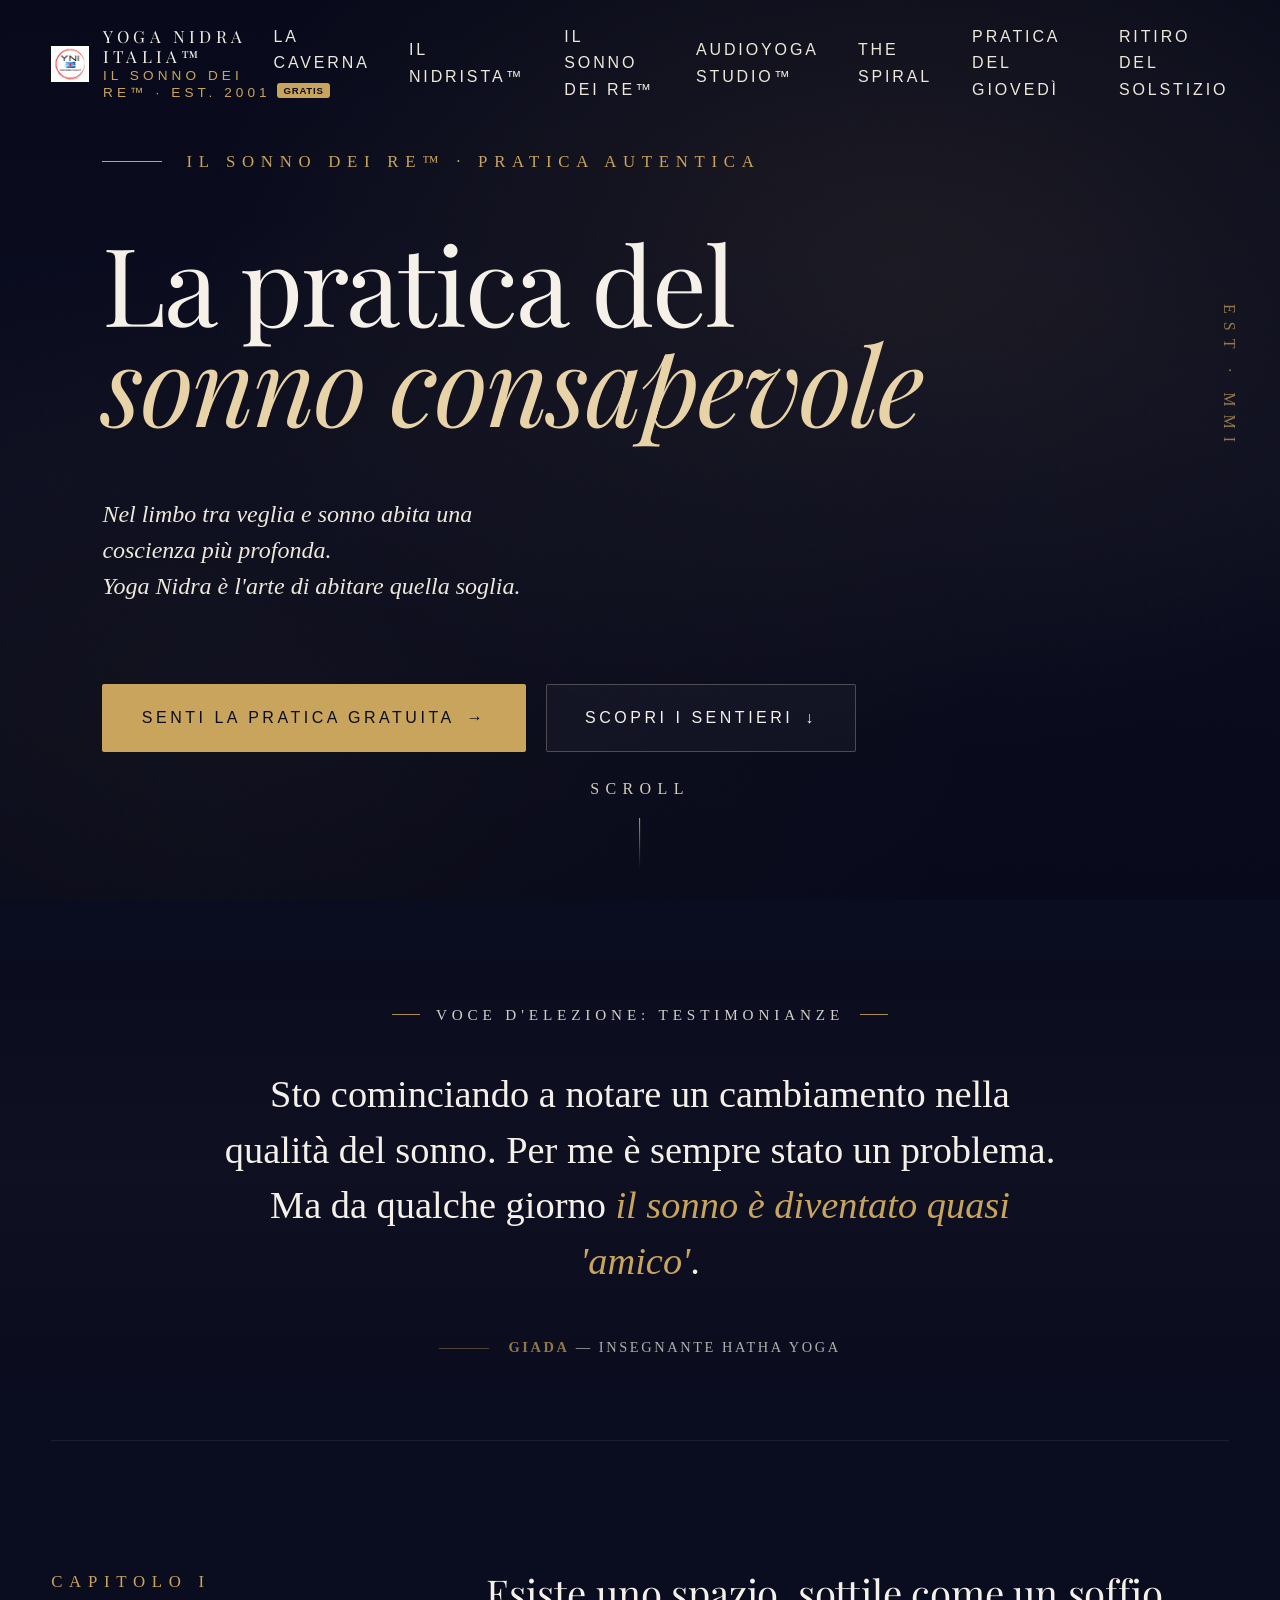
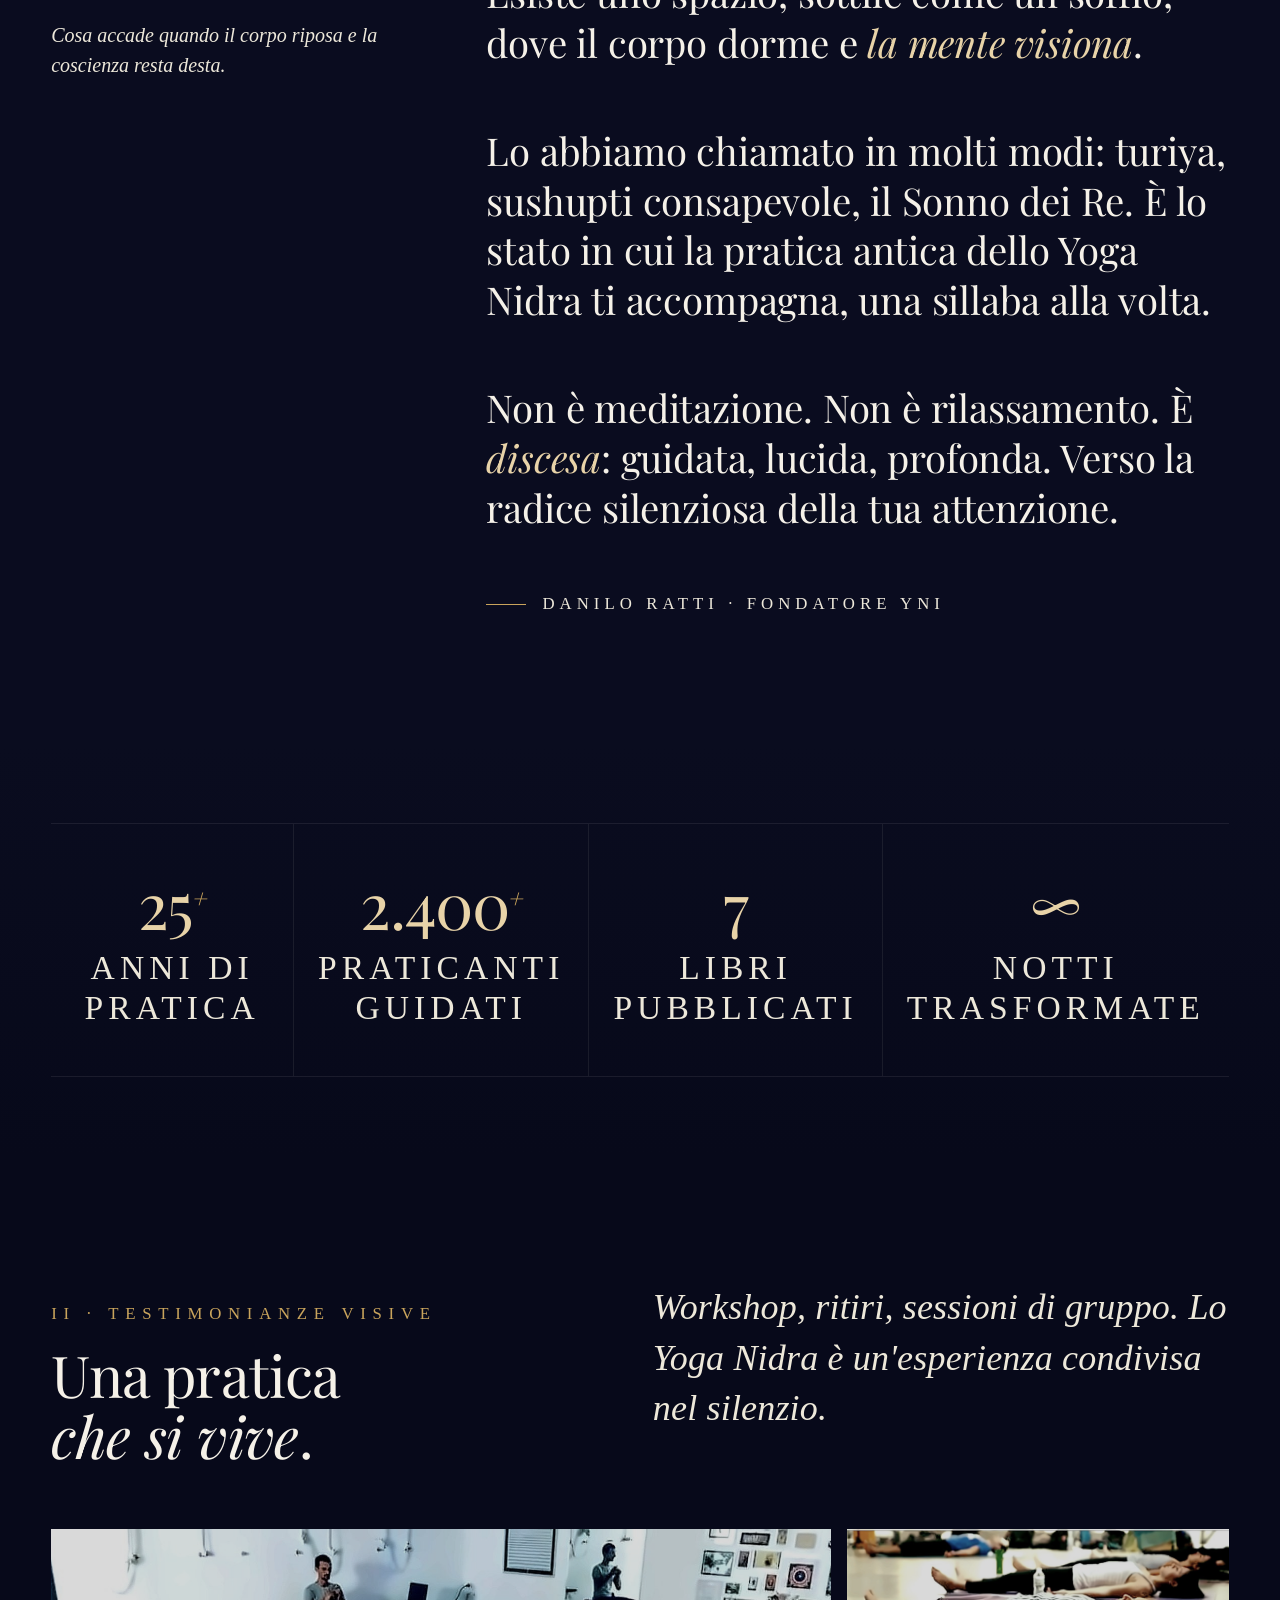
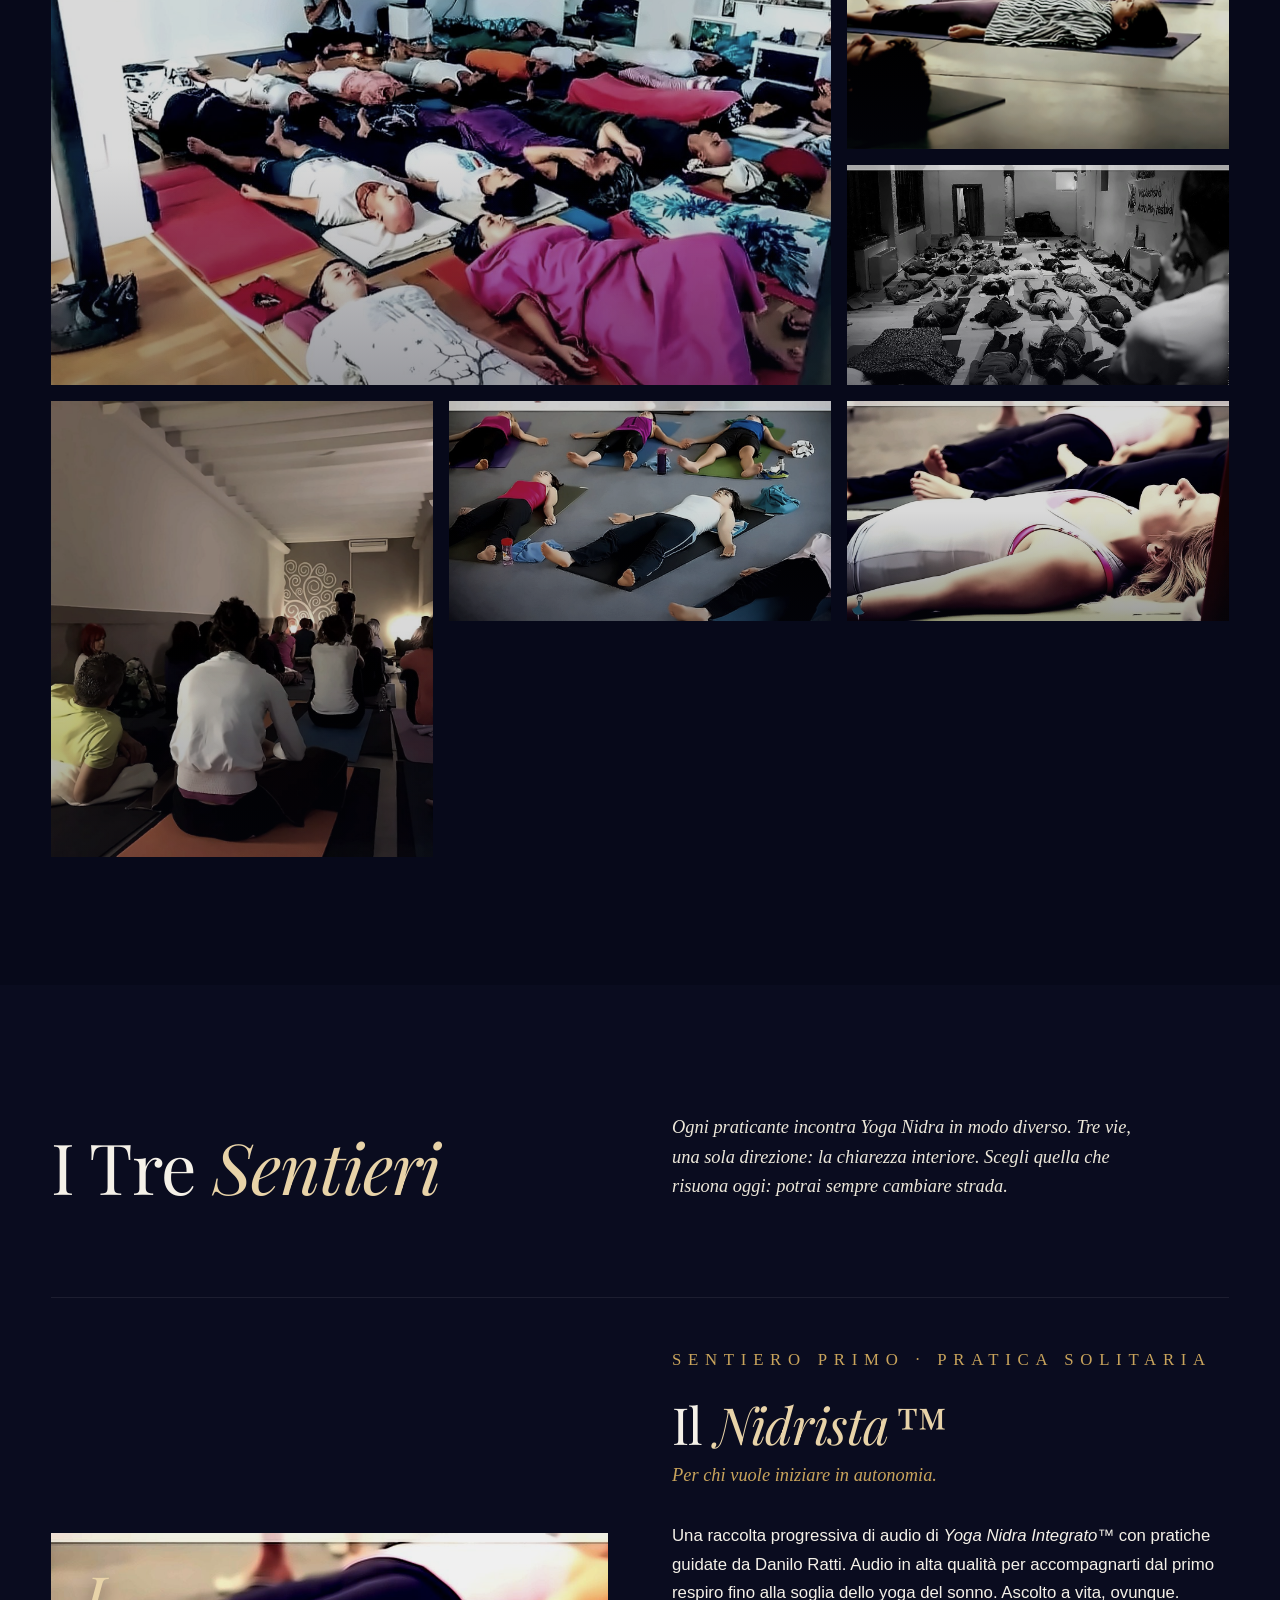
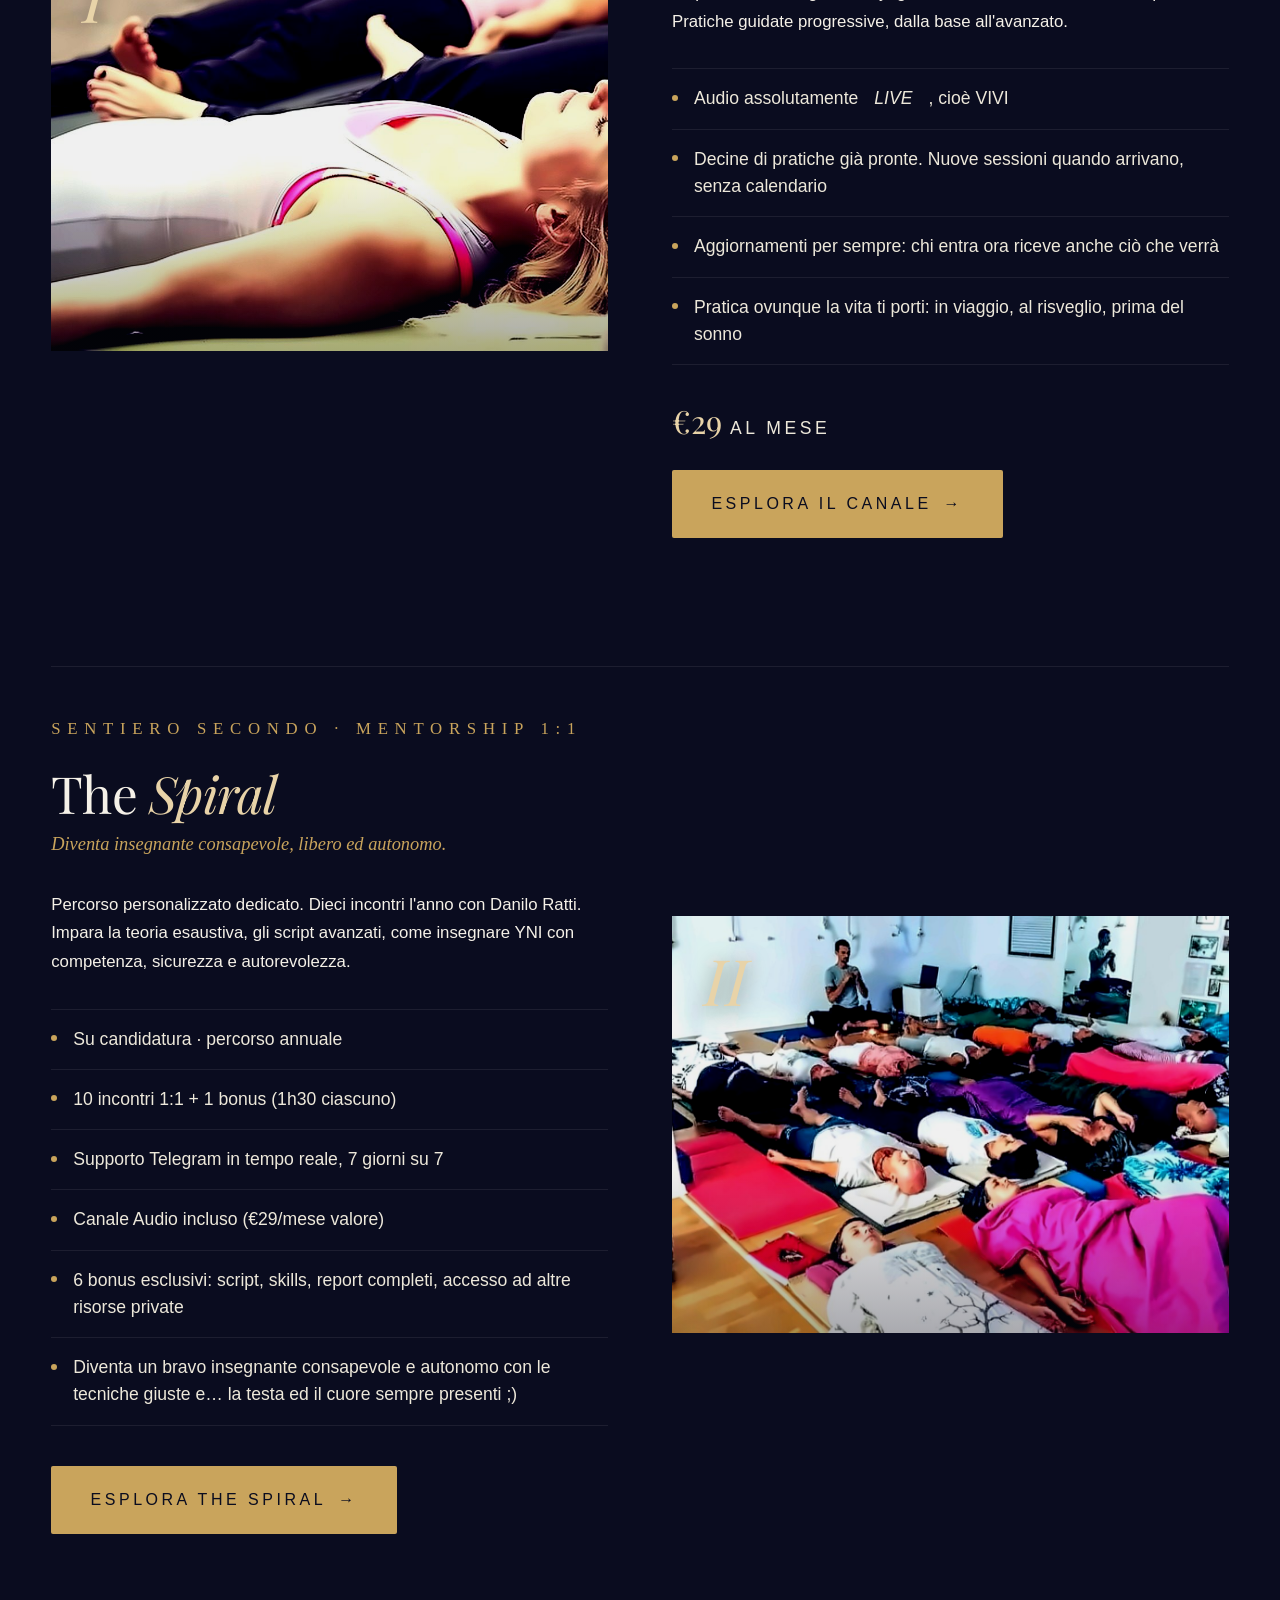
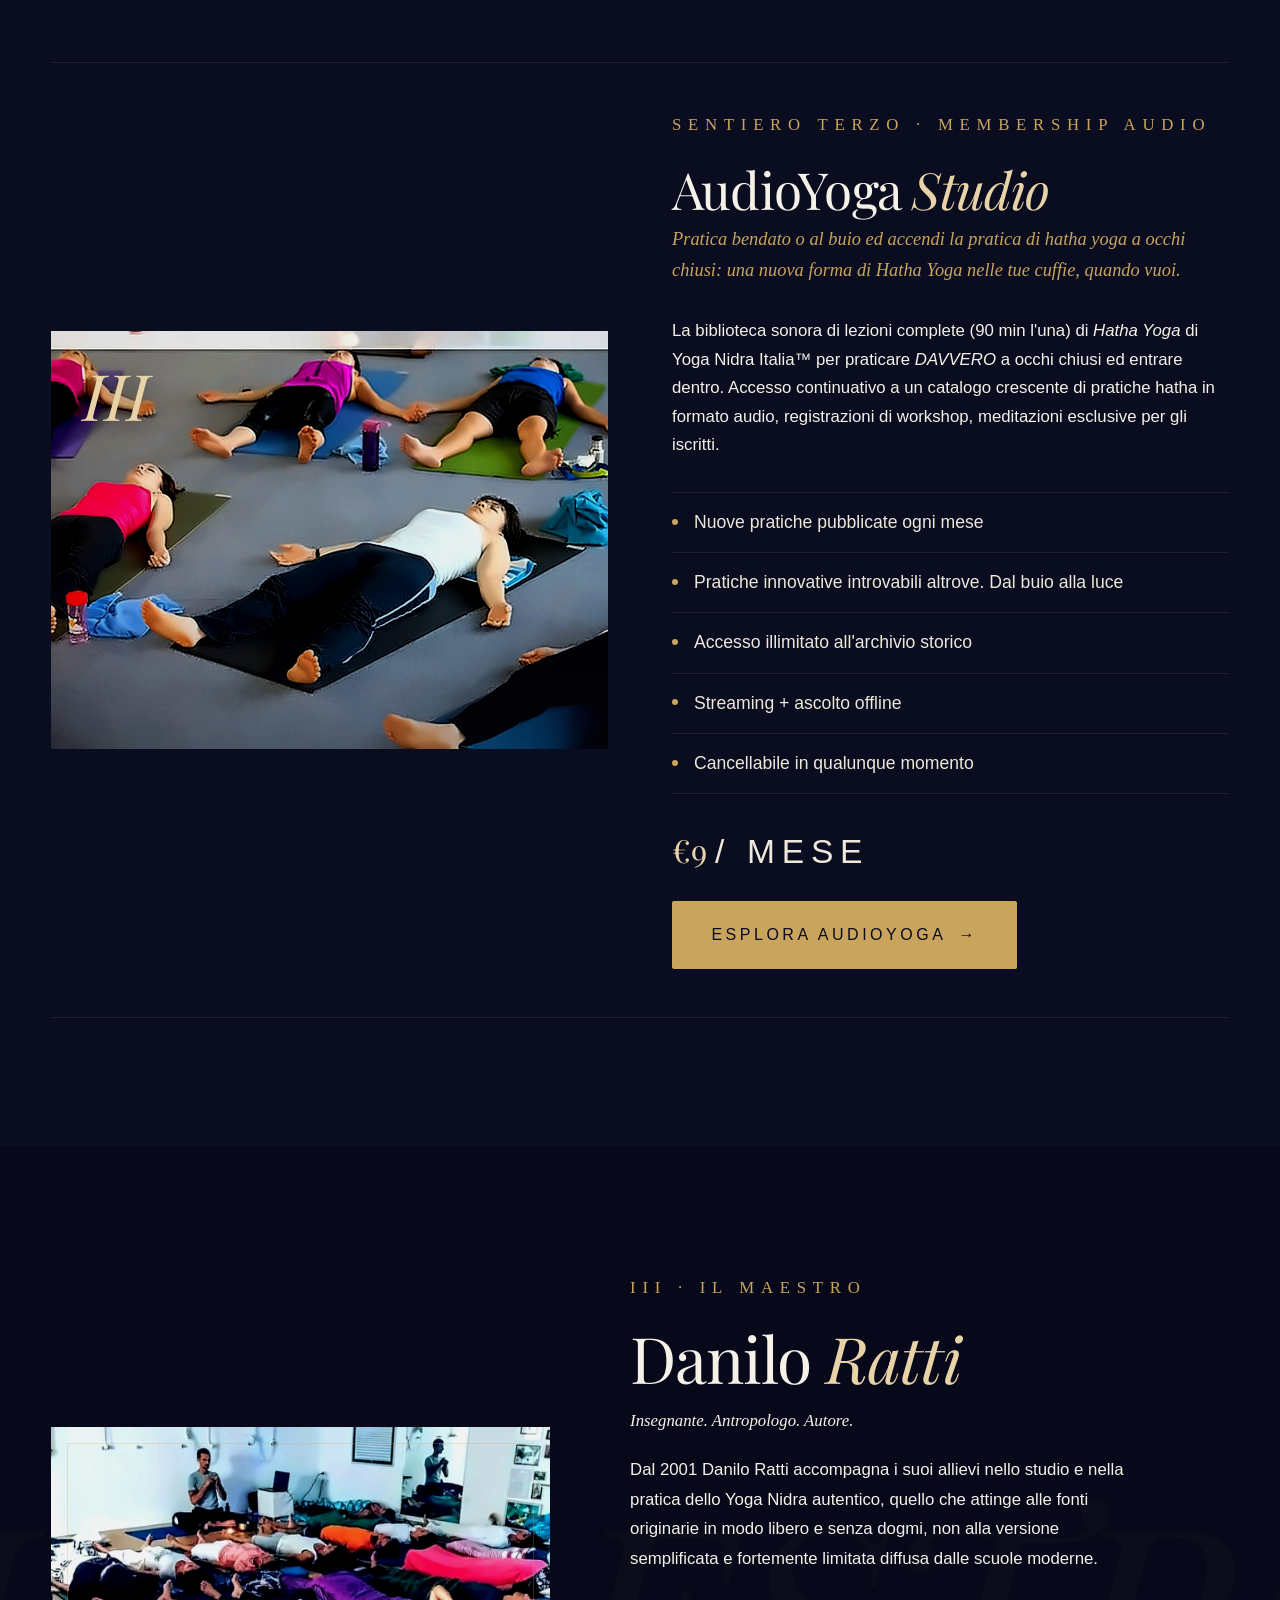
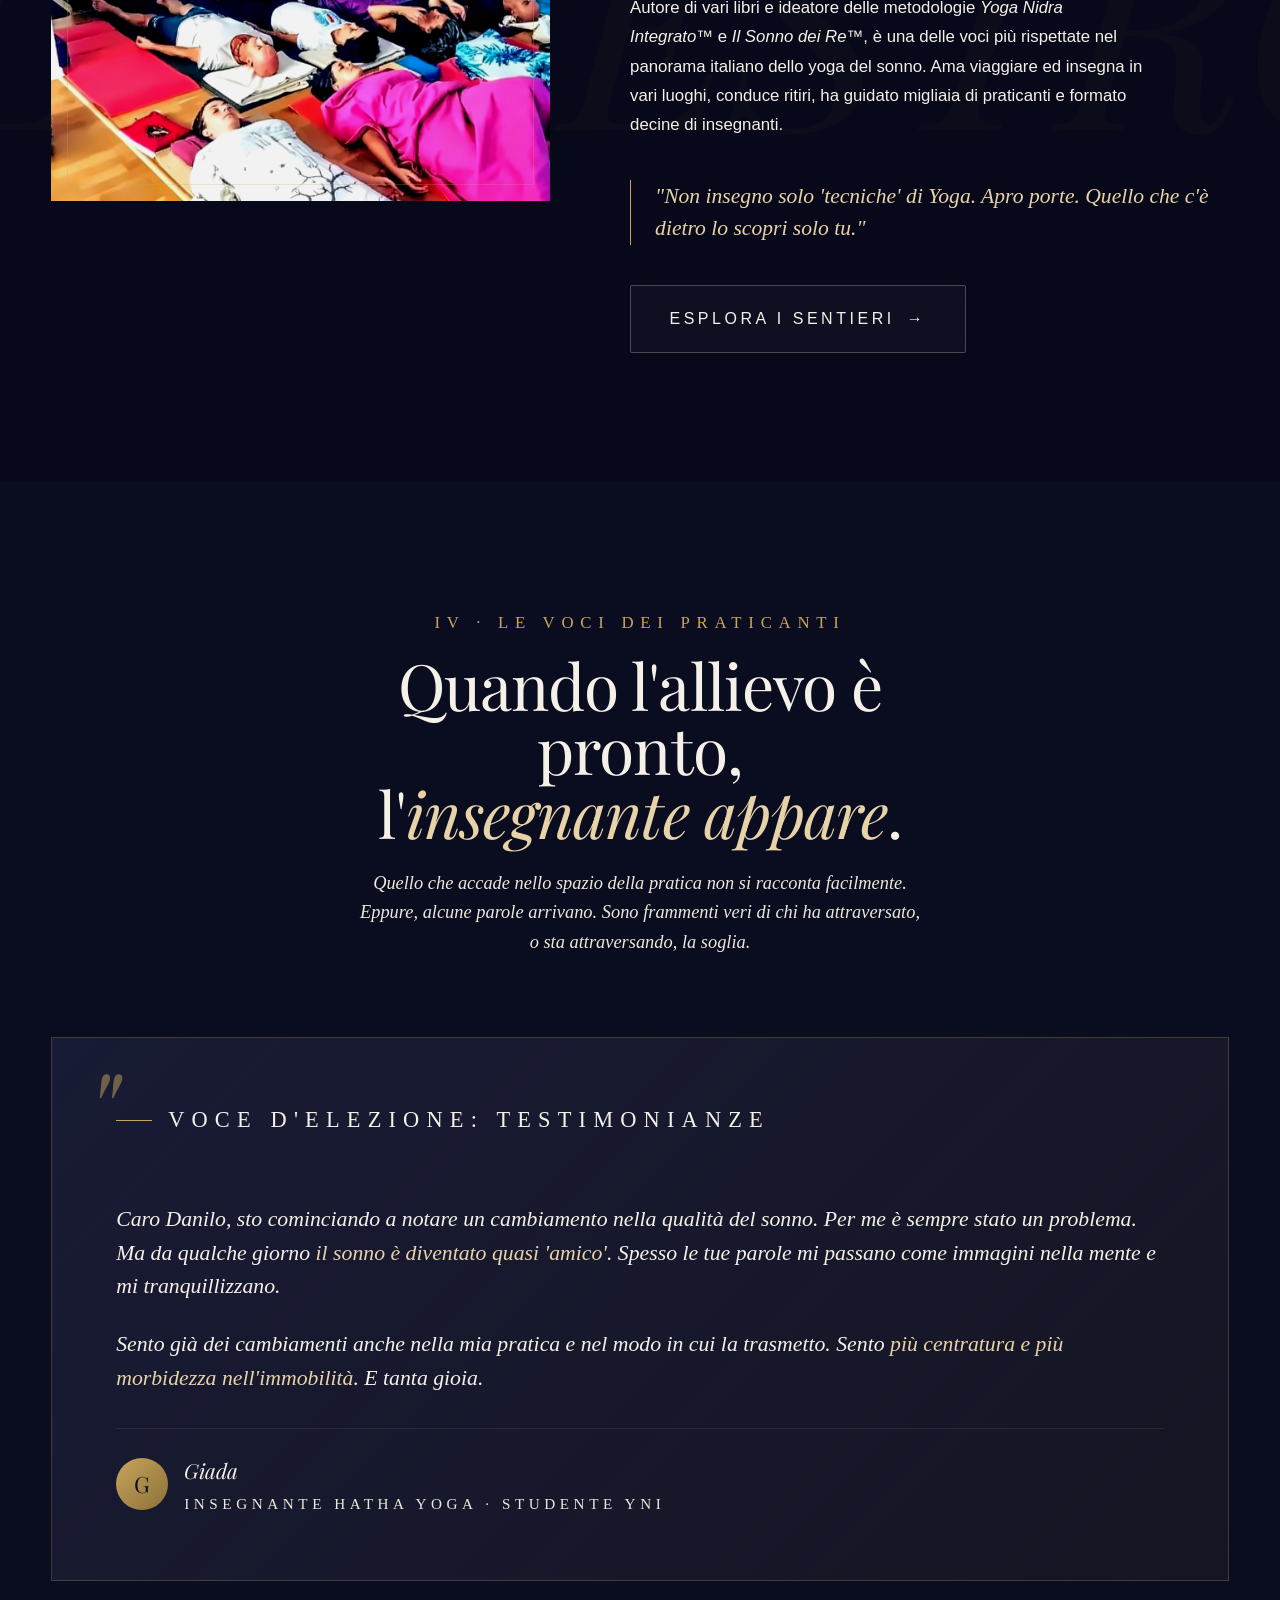
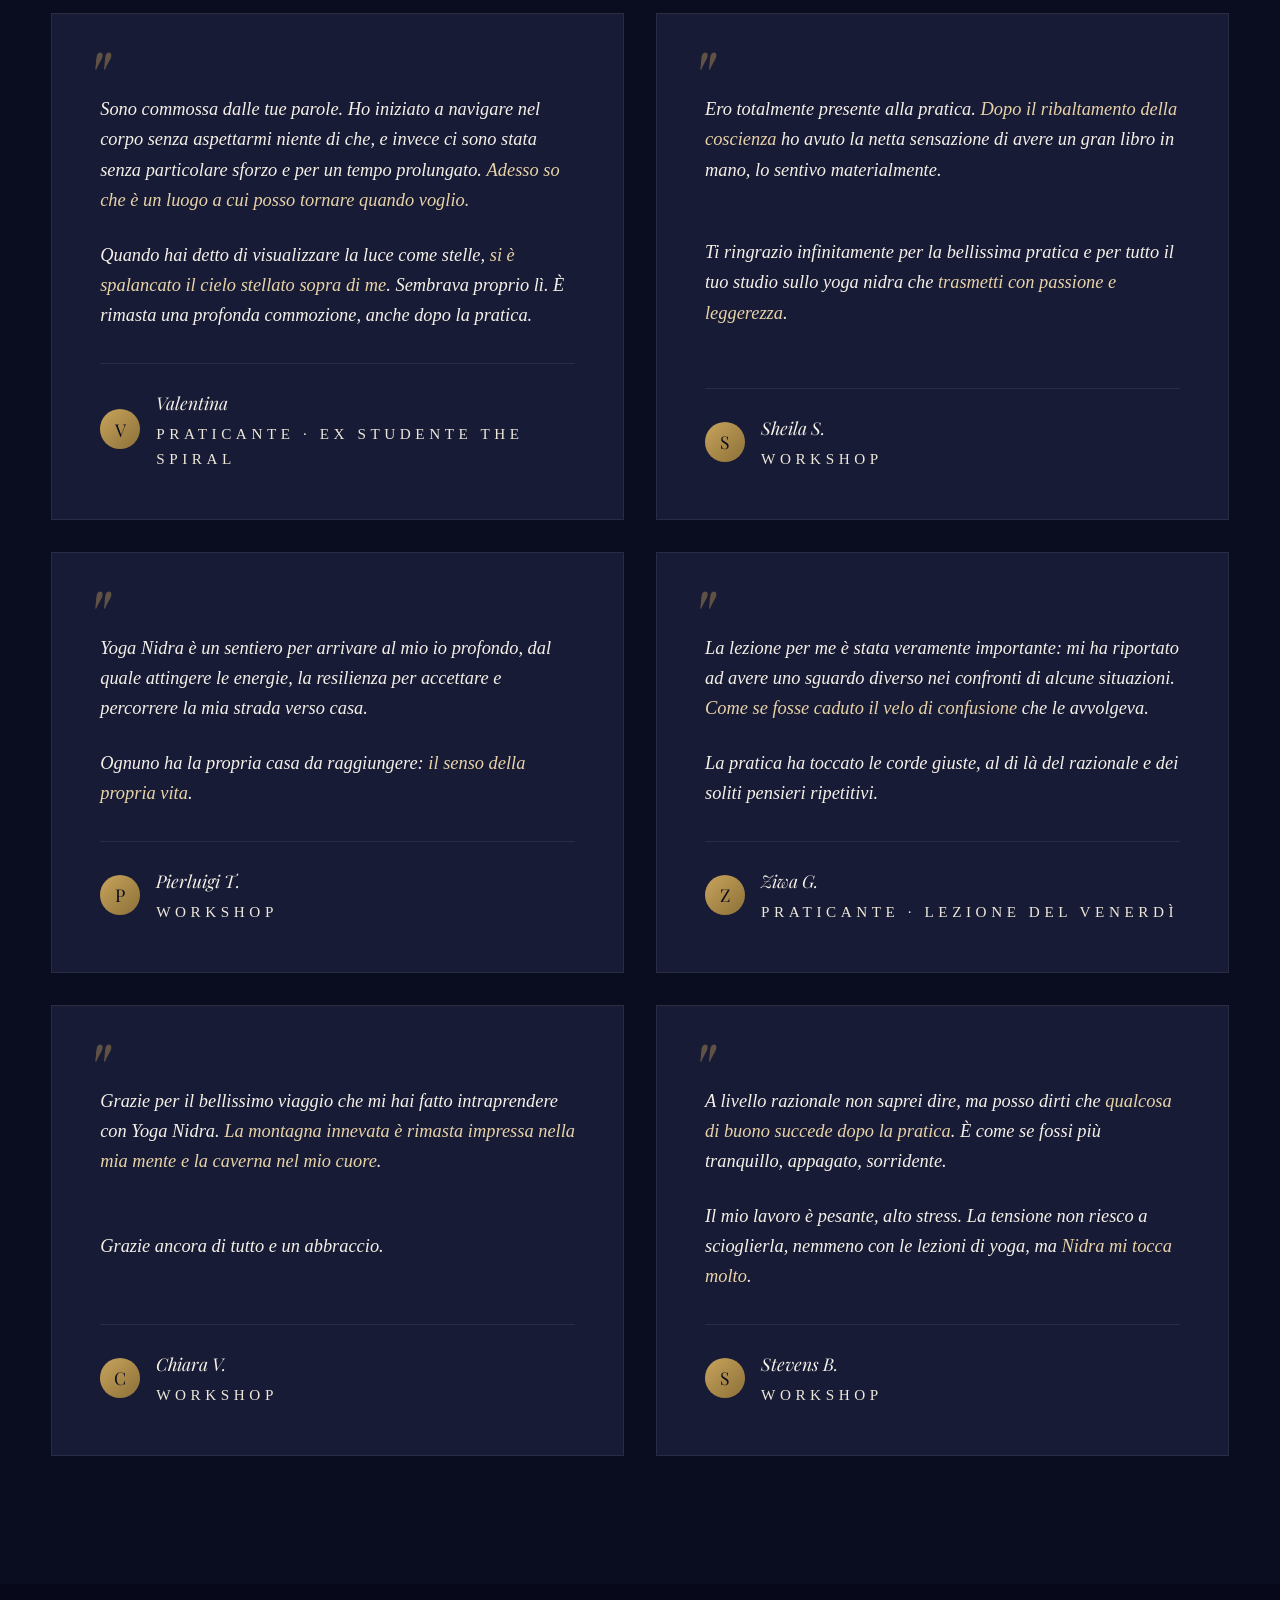
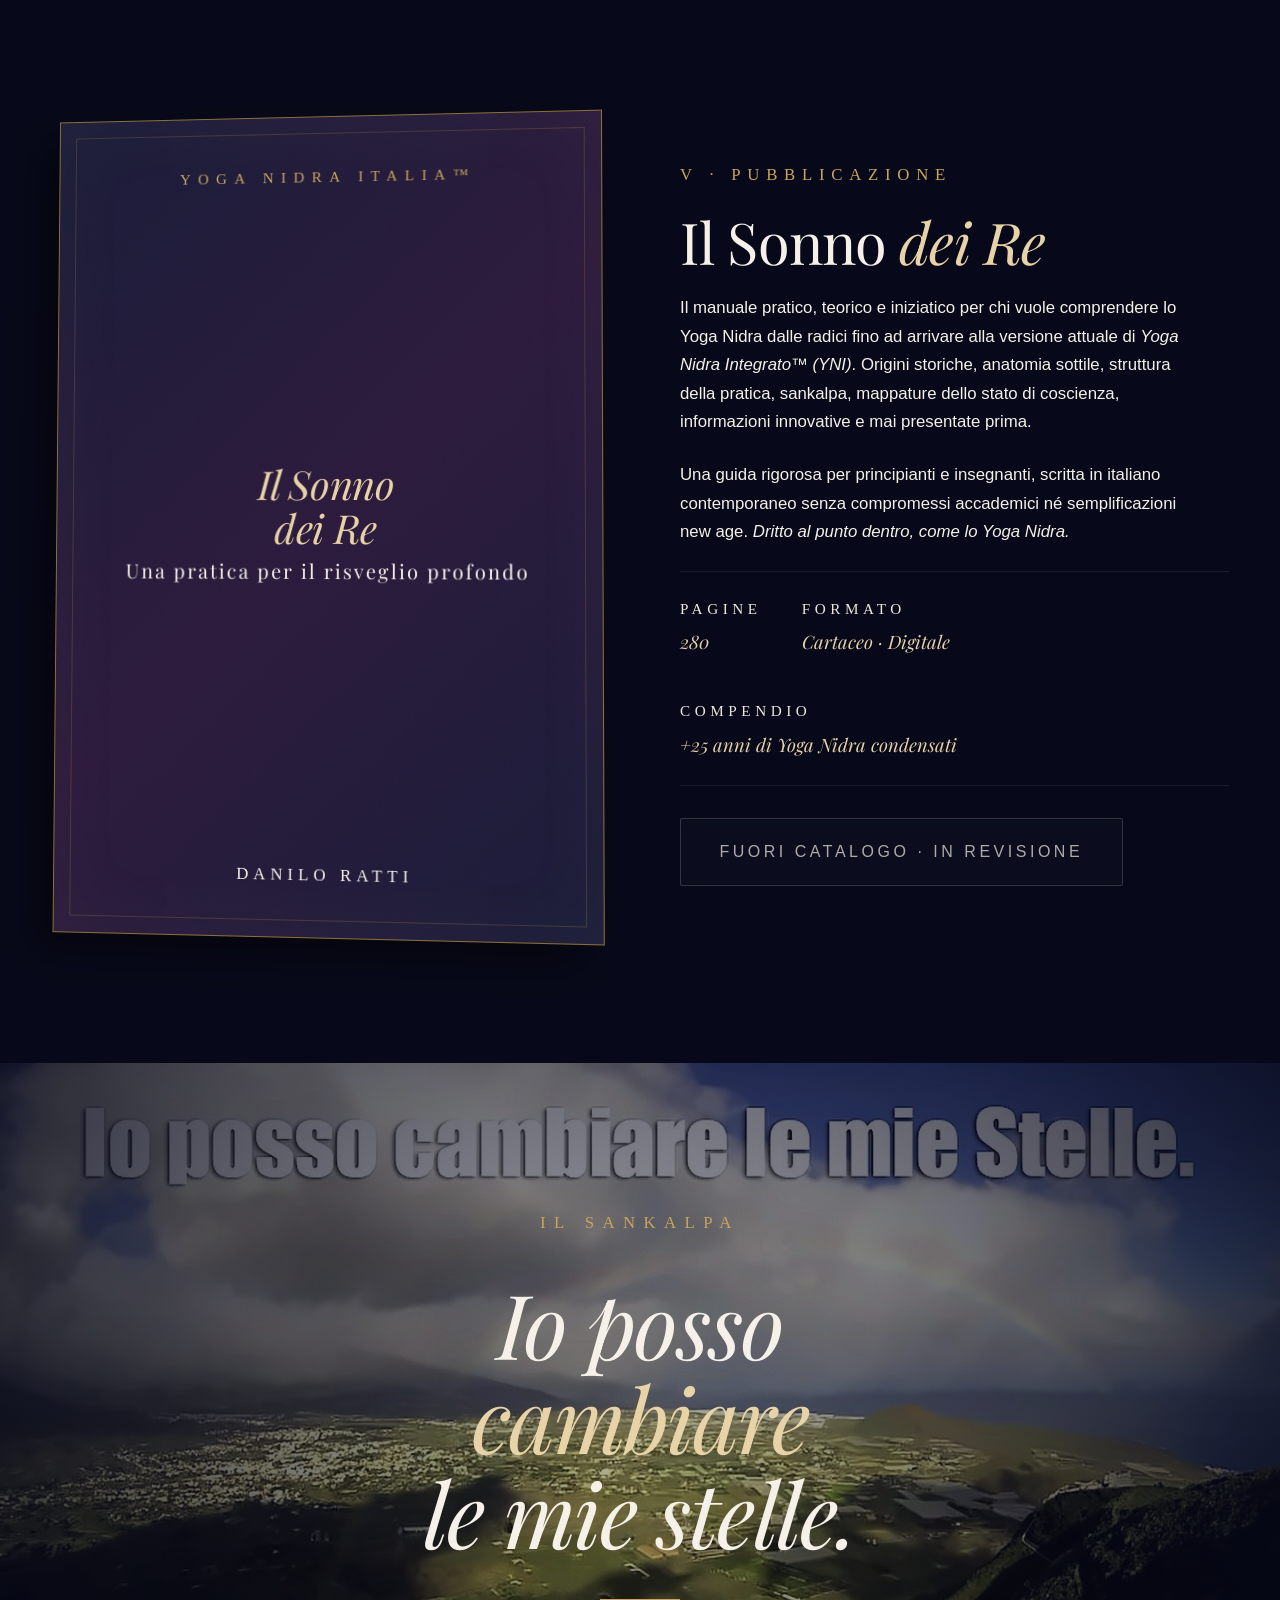
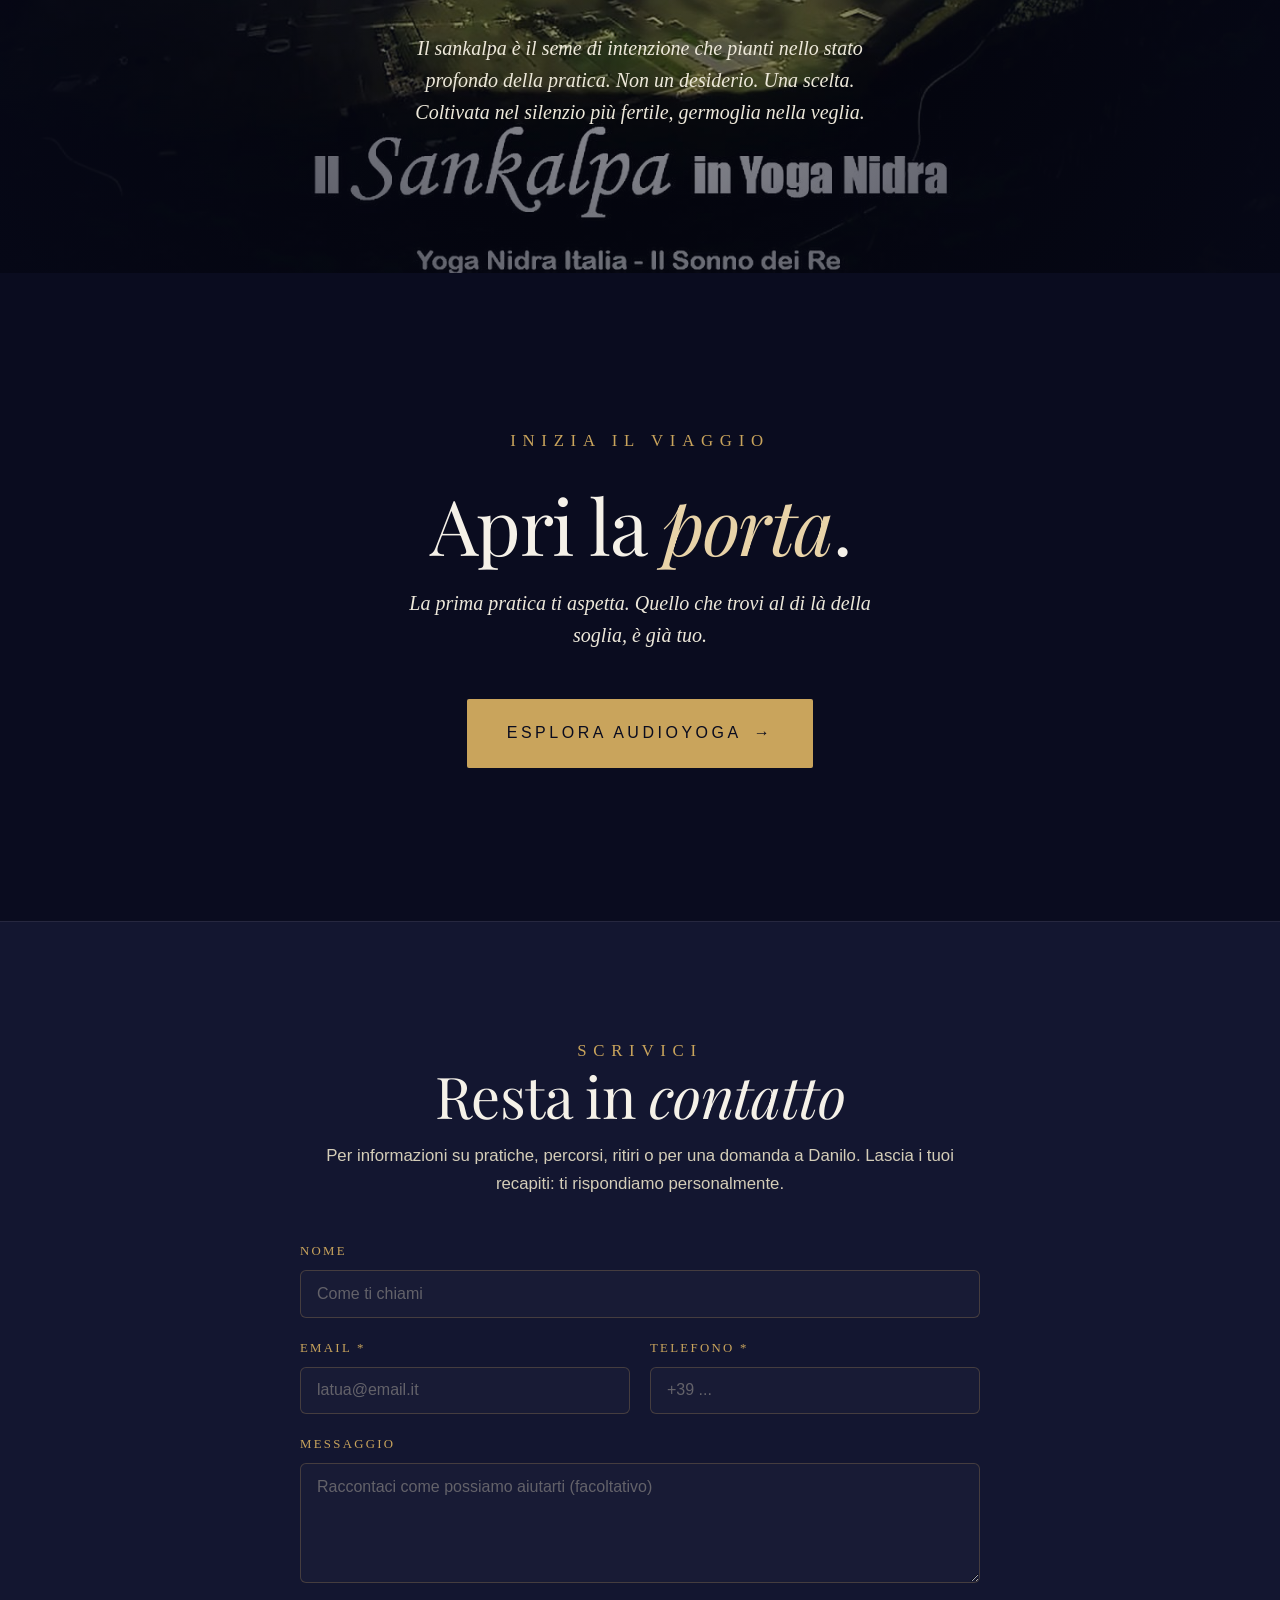
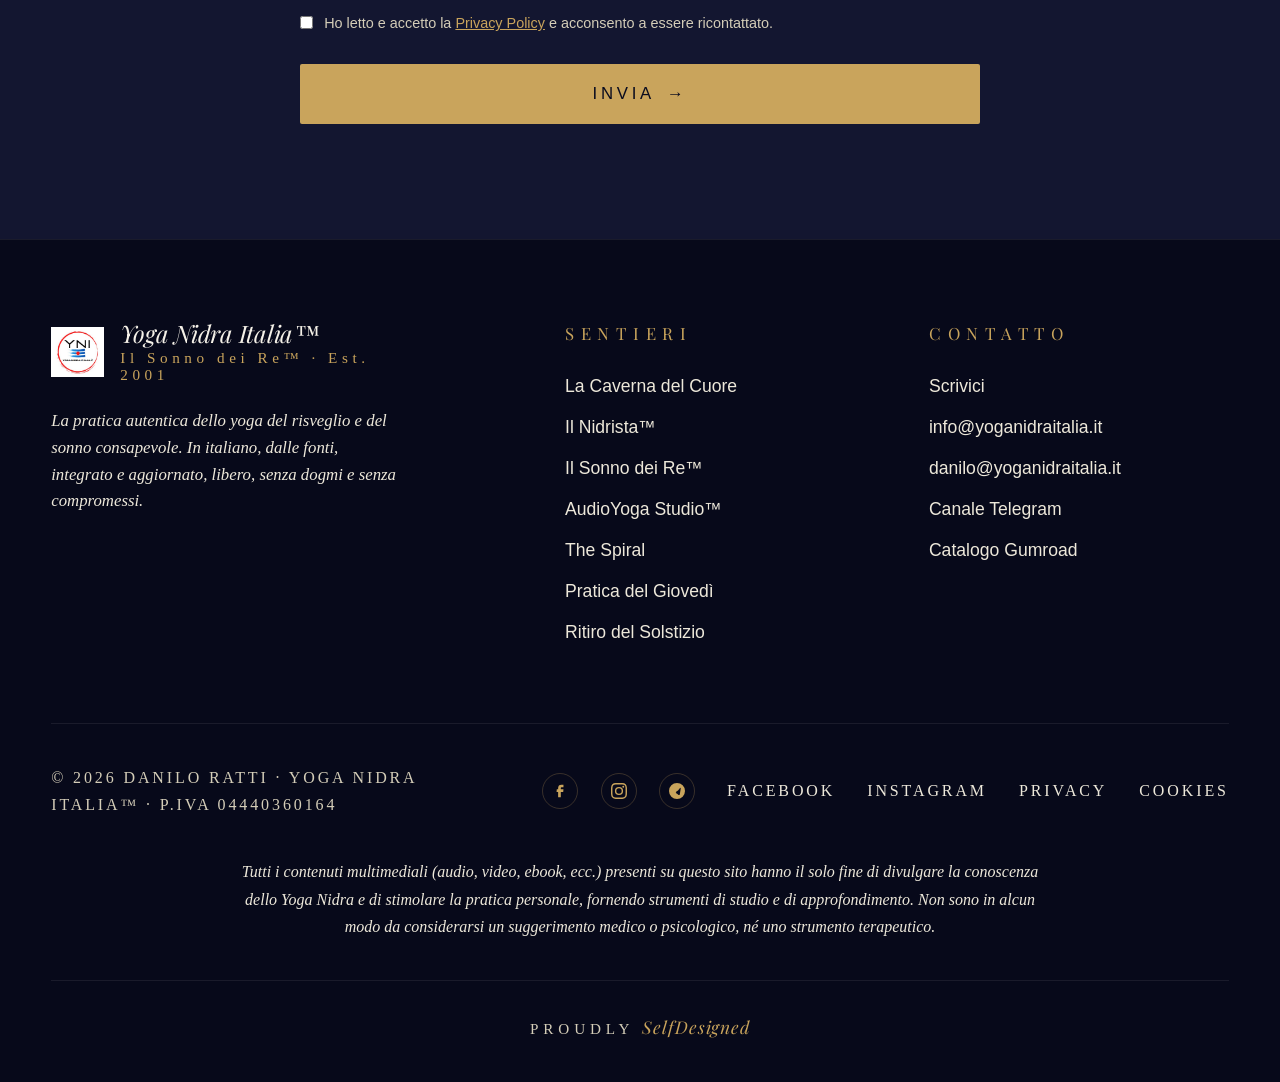
==== commit c8cf7f25: "Aggiunge modulo contatti (Netlify Forms) con email e telefono - Nuova sezione 'Resta in contatto' su" ====
--- a/index.html
+++ b/index.html
@@ -1975,7 +1975,125 @@
   backdrop-filter: blur(14px);
   border-bottom: 1px solid rgba(201,164,92,.1);
 }
+/* ========== CONTACT FORM ========== */
+.contatti {
+  padding: clamp(4rem, 9vw, 8rem) var(--gutter);
+  background: var(--bg-elevated);
+  border-top: 1px solid var(--line);
+}
+.contatti-inner {
+  max-width: 680px;
+  margin: 0 auto;
+  text-align: center;
+}
+.contatti h2 { margin-bottom: 1rem; }
+.contatti-intro {
+  color: var(--text-dim);
+  margin-bottom: 2.75rem;
+  font-size: 1.05rem;
+}
+.contatti-form { text-align: left; }
+.form-row {
+  display: grid;
+  grid-template-columns: 1fr 1fr;
+  gap: 1.25rem;
+}
+@media (max-width: 600px) { .form-row { grid-template-columns: 1fr; } }
+.field { margin-bottom: 1.25rem; }
+.field label {
+  display: block;
+  font-family: var(--font-label);
+  font-size: 0.8rem;
+  letter-spacing: 0.18em;
+  text-transform: uppercase;
+  color: var(--gold);
+  margin-bottom: 0.5rem;
+}
+.field input,
+.field textarea {
+  width: 100%;
+  background: var(--bg-card);
+  border: 1px solid var(--line-strong);
+  border-radius: 6px;
+  padding: 0.85rem 1rem;
+  color: var(--text-primary);
+  font-family: var(--font-body);
+  font-size: 1rem;
+  transition: border-color 0.25s ease, box-shadow 0.25s ease;
+}
+.field input:focus,
+.field textarea:focus {
+  outline: none;
+  border-color: var(--gold);
+  box-shadow: 0 0 0 3px rgba(201, 164, 92, 0.15);
+}
+.field textarea { resize: vertical; min-height: 120px; }
+.field input::placeholder,
+.field textarea::placeholder { color: rgba(212, 205, 184, 0.4); }
+.form-consent {
+  display: flex;
+  align-items: flex-start;
+  gap: 0.7rem;
+  margin: 0.5rem 0 1.75rem;
+  font-size: 0.9rem;
+  color: var(--text-dim);
+}
+.form-consent input { margin-top: 0.25rem; accent-color: var(--gold); flex-shrink: 0; }
+.form-consent a { color: var(--gold); text-decoration: underline; }
+.contatti-form .btn-primary {
+  width: 100%;
+  justify-content: center;
+  border: none;
+  cursor: pointer;
+  font-size: 1.05rem;
+}
+.hp { position: absolute; left: -5000px; }
 </style>
+<script type="application/ld+json">
+{
+  "@context": "https://schema.org",
+  "@graph": [
+    {
+      "@type": "Organization",
+      "@id": "https://yoganidraitalia.it/#organization",
+      "name": "Yoga Nidra Italia™",
+      "url": "https://yoganidraitalia.it/",
+      "logo": "https://yoganidraitalia.it/images/logo.png",
+      "email": "info@yoganidraitalia.it",
+      "sameAs": [
+        "https://www.facebook.com/yoganidraitalia",
+        "https://www.instagram.com/yoganidraitalia",
+        "https://t.me/yoganidraitalia"
+      ]
+    },
+    {
+      "@type": "Person",
+      "@id": "https://yoganidraitalia.it/#danilo",
+      "name": "Danilo Ratti",
+      "jobTitle": "Insegnante di Yoga Nidra",
+      "url": "https://yoganidraitalia.it/",
+      "description": "Dal 2001 Danilo Ratti accompagna i suoi allievi nello studio e nella pratica dello Yoga Nidra autentico. Autore di vari libri e ideatore delle metodologie Yoga Nidra Integrato™ e Il Sonno dei Re™.",
+      "worksFor": {
+        "@id": "https://yoganidraitalia.it/#organization"
+      },
+      "sameAs": [
+        "https://www.facebook.com/yoganidraitalia",
+        "https://www.instagram.com/yoganidraitalia",
+        "https://t.me/yoganidraitalia"
+      ]
+    },
+    {
+      "@type": "WebSite",
+      "url": "https://yoganidraitalia.it/",
+      "name": "Yoga Nidra Italia™",
+      "inLanguage": "it",
+      "publisher": {
+        "@id": "https://yoganidraitalia.it/#organization"
+      }
+    }
+  ]
+}
+</script>
 </head>
 <body>
 
@@ -2474,6 +2592,51 @@
   </div>
 </section>
 
+<!-- ========== CONTATTI ========== -->
+<section class="contatti" id="contatti">
+  <div class="contatti-inner">
+    <span class="eyebrow">Scrivici</span>
+    <h2 class="display-l">Resta in <em>contatto</em></h2>
+    <p class="contatti-intro">
+      Per informazioni su pratiche, percorsi, ritiri o per una domanda a Danilo.
+      Lascia i tuoi recapiti: ti rispondiamo personalmente.
+    </p>
+
+    <form name="contatti" method="POST" data-netlify="true" netlify-honeypot="bot-field" action="/grazie.html" class="contatti-form">
+      <input type="hidden" name="form-name" value="contatti">
+      <p class="hp"><label>Non compilare se sei umano: <input name="bot-field"></label></p>
+
+      <div class="field">
+        <label for="nome">Nome</label>
+        <input type="text" id="nome" name="nome" placeholder="Come ti chiami" autocomplete="name">
+      </div>
+
+      <div class="form-row">
+        <div class="field">
+          <label for="email">Email <span aria-hidden="true">*</span></label>
+          <input type="email" id="email" name="email" required placeholder="latua@email.it" autocomplete="email">
+        </div>
+        <div class="field">
+          <label for="telefono">Telefono <span aria-hidden="true">*</span></label>
+          <input type="tel" id="telefono" name="telefono" required placeholder="+39 ..." autocomplete="tel">
+        </div>
+      </div>
+
+      <div class="field">
+        <label for="messaggio">Messaggio</label>
+        <textarea id="messaggio" name="messaggio" placeholder="Raccontaci come possiamo aiutarti (facoltativo)"></textarea>
+      </div>
+
+      <label class="form-consent">
+        <input type="checkbox" name="consenso_privacy" required>
+        <span>Ho letto e accetto la <a href="/privacy" target="_blank" rel="noopener">Privacy Policy</a> e acconsento a essere ricontattato.</span>
+      </label>
+
+      <button type="submit" class="btn btn-primary">Invia <span class="arrow">→</span></button>
+    </form>
+  </div>
+</section>
+
 <!-- ========== FOOTER ========== -->
 <footer class="footer">
   <div class="footer-main">
@@ -2504,6 +2667,7 @@
     <div class="footer-col">
       <h4>Contatto</h4>
       <ul>
+        <li><a href="#contatti">Scrivici</a></li>
         <li><a href="mailto:info@yoganidraitalia.it">info@yoganidraitalia.it</a></li>
         <li><a href="mailto:danilo@yoganidraitalia.it">danilo@yoganidraitalia.it</a></li>
         <li><a href="https://t.me/yoganidraitalia" target="_blank" rel="noopener">Canale Telegram</a></li>
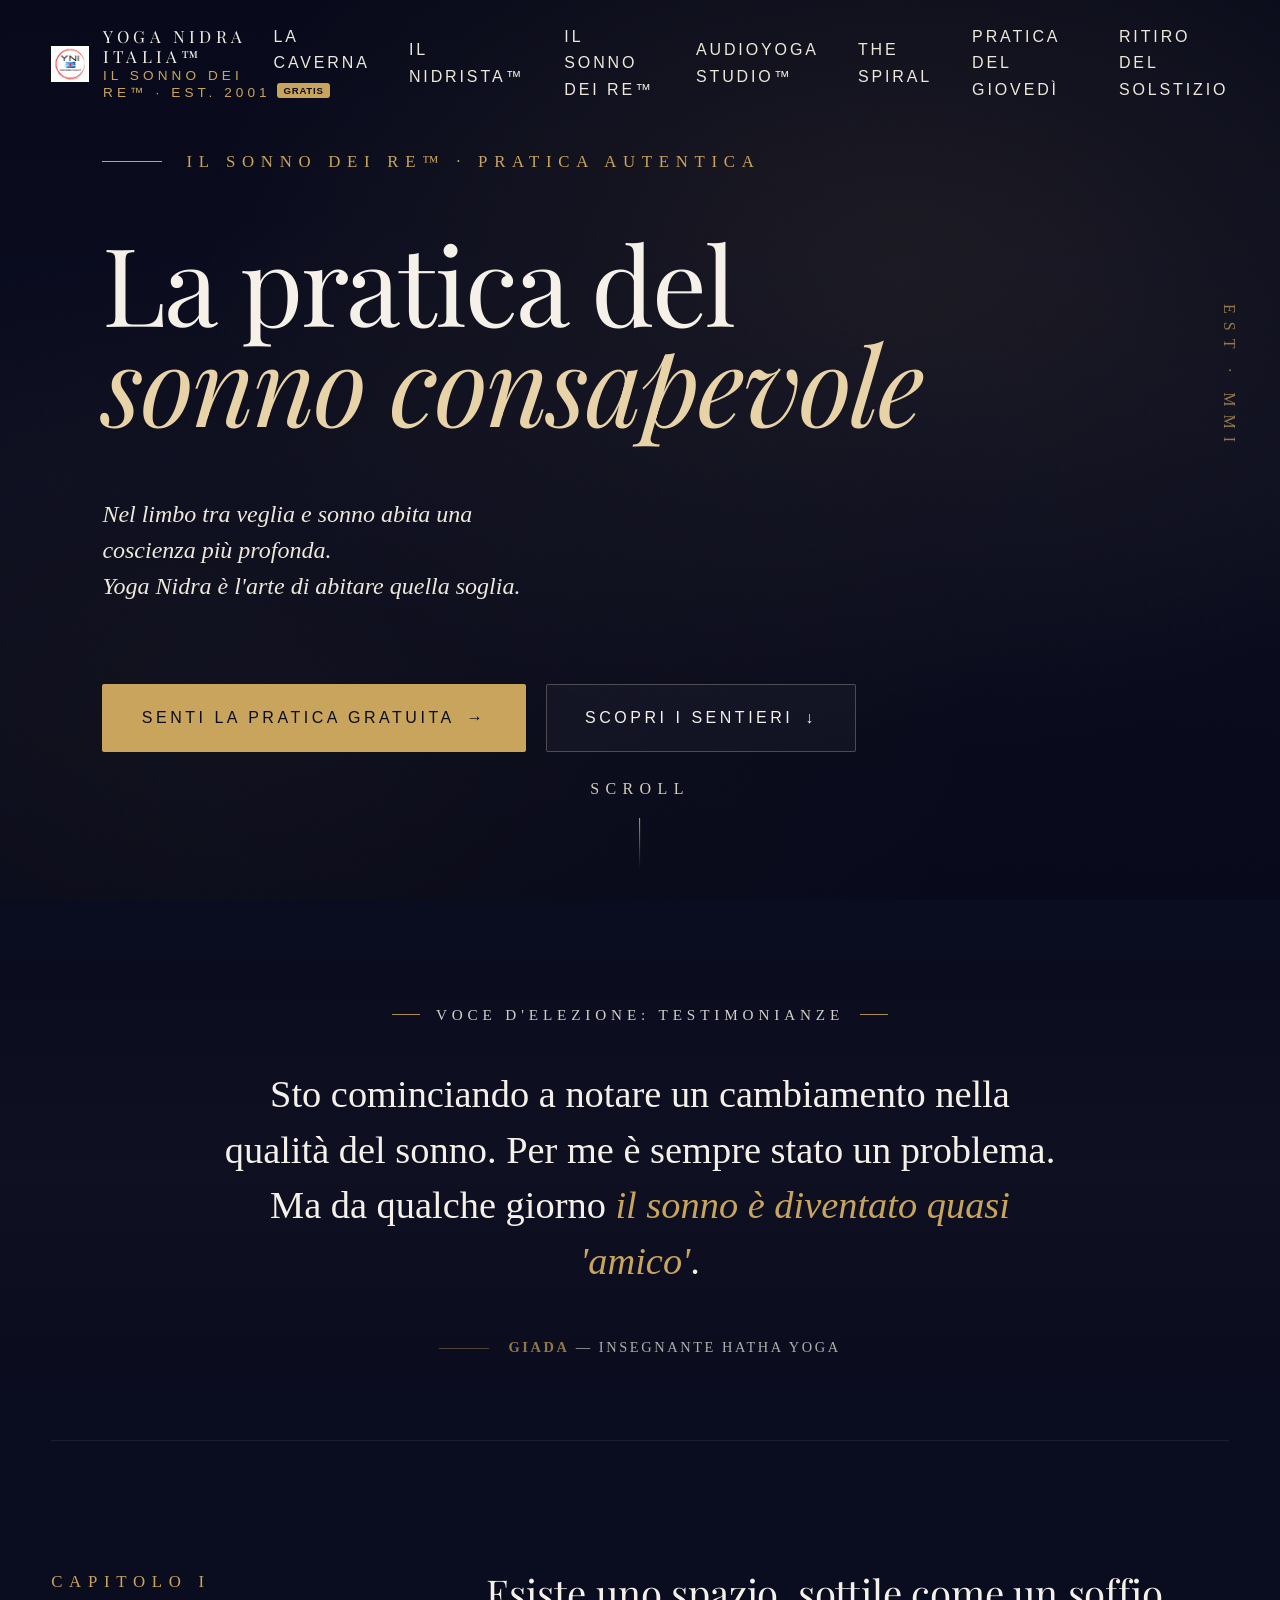
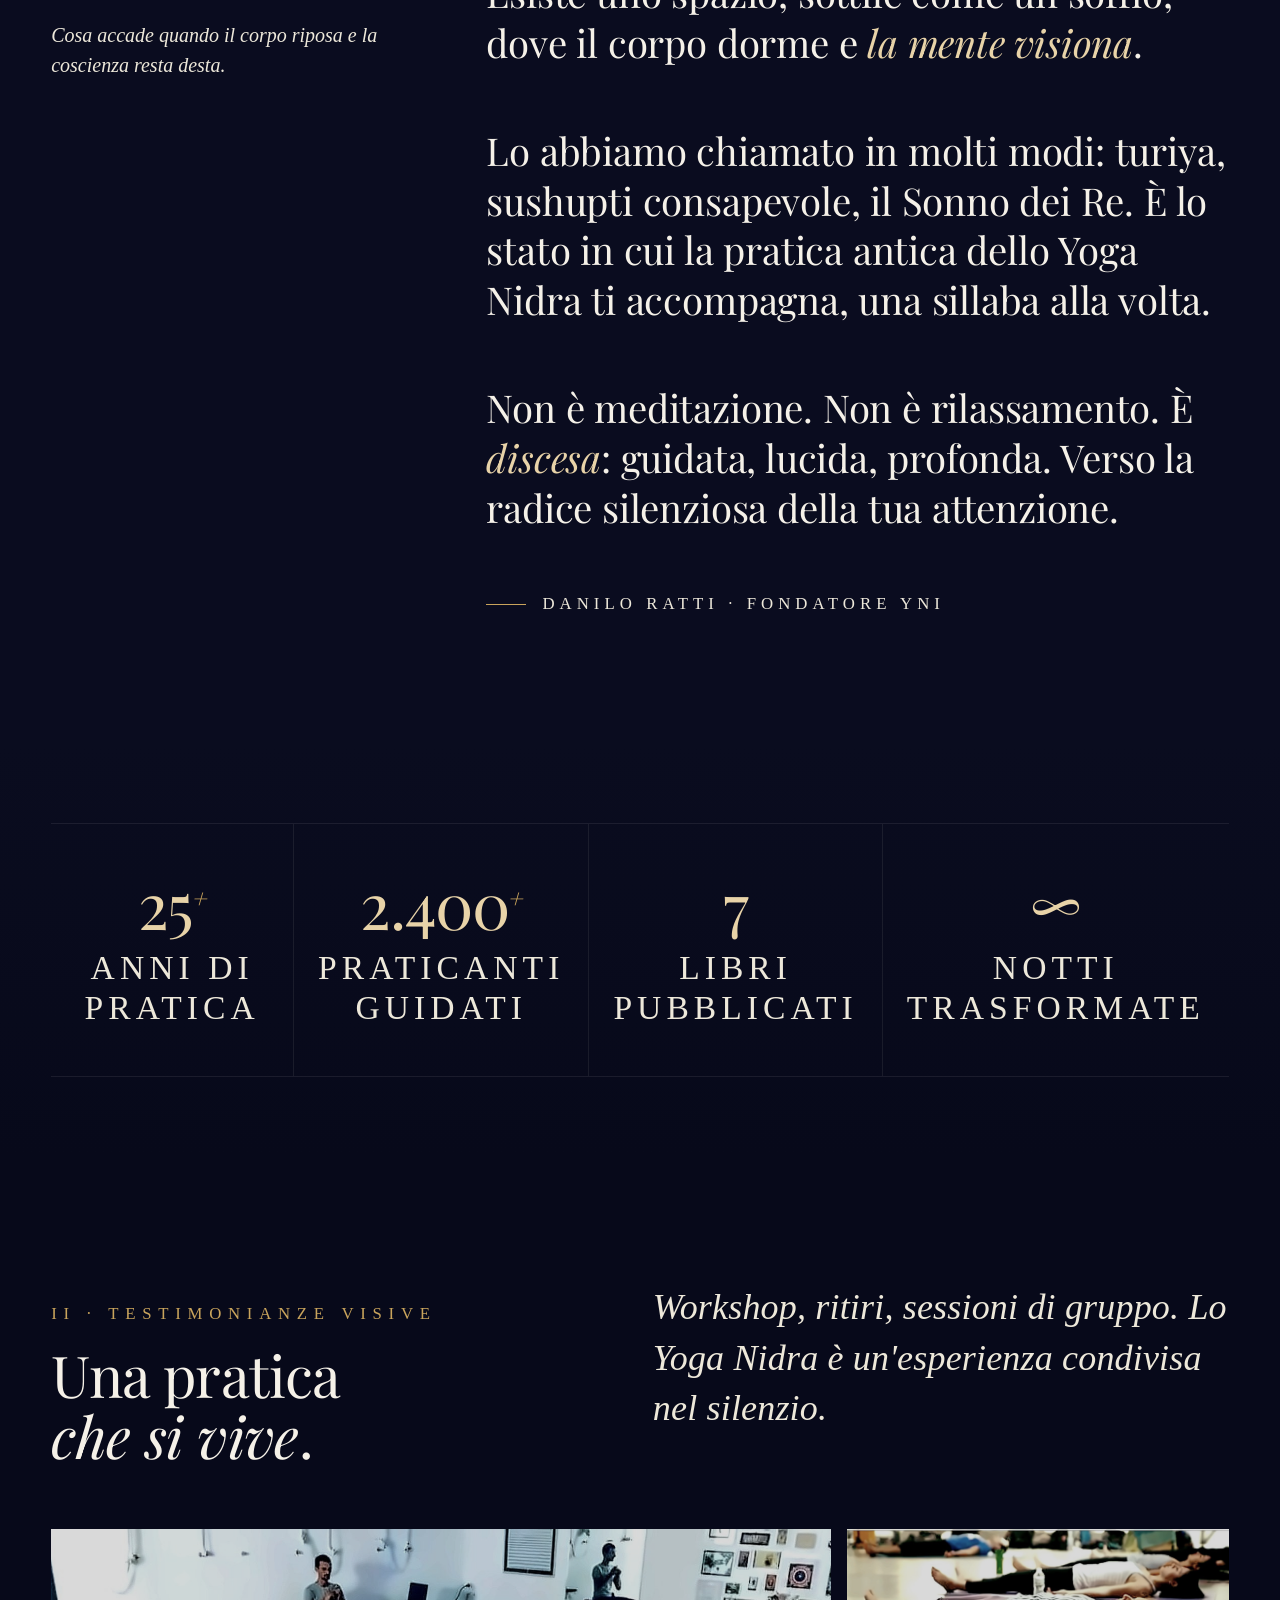
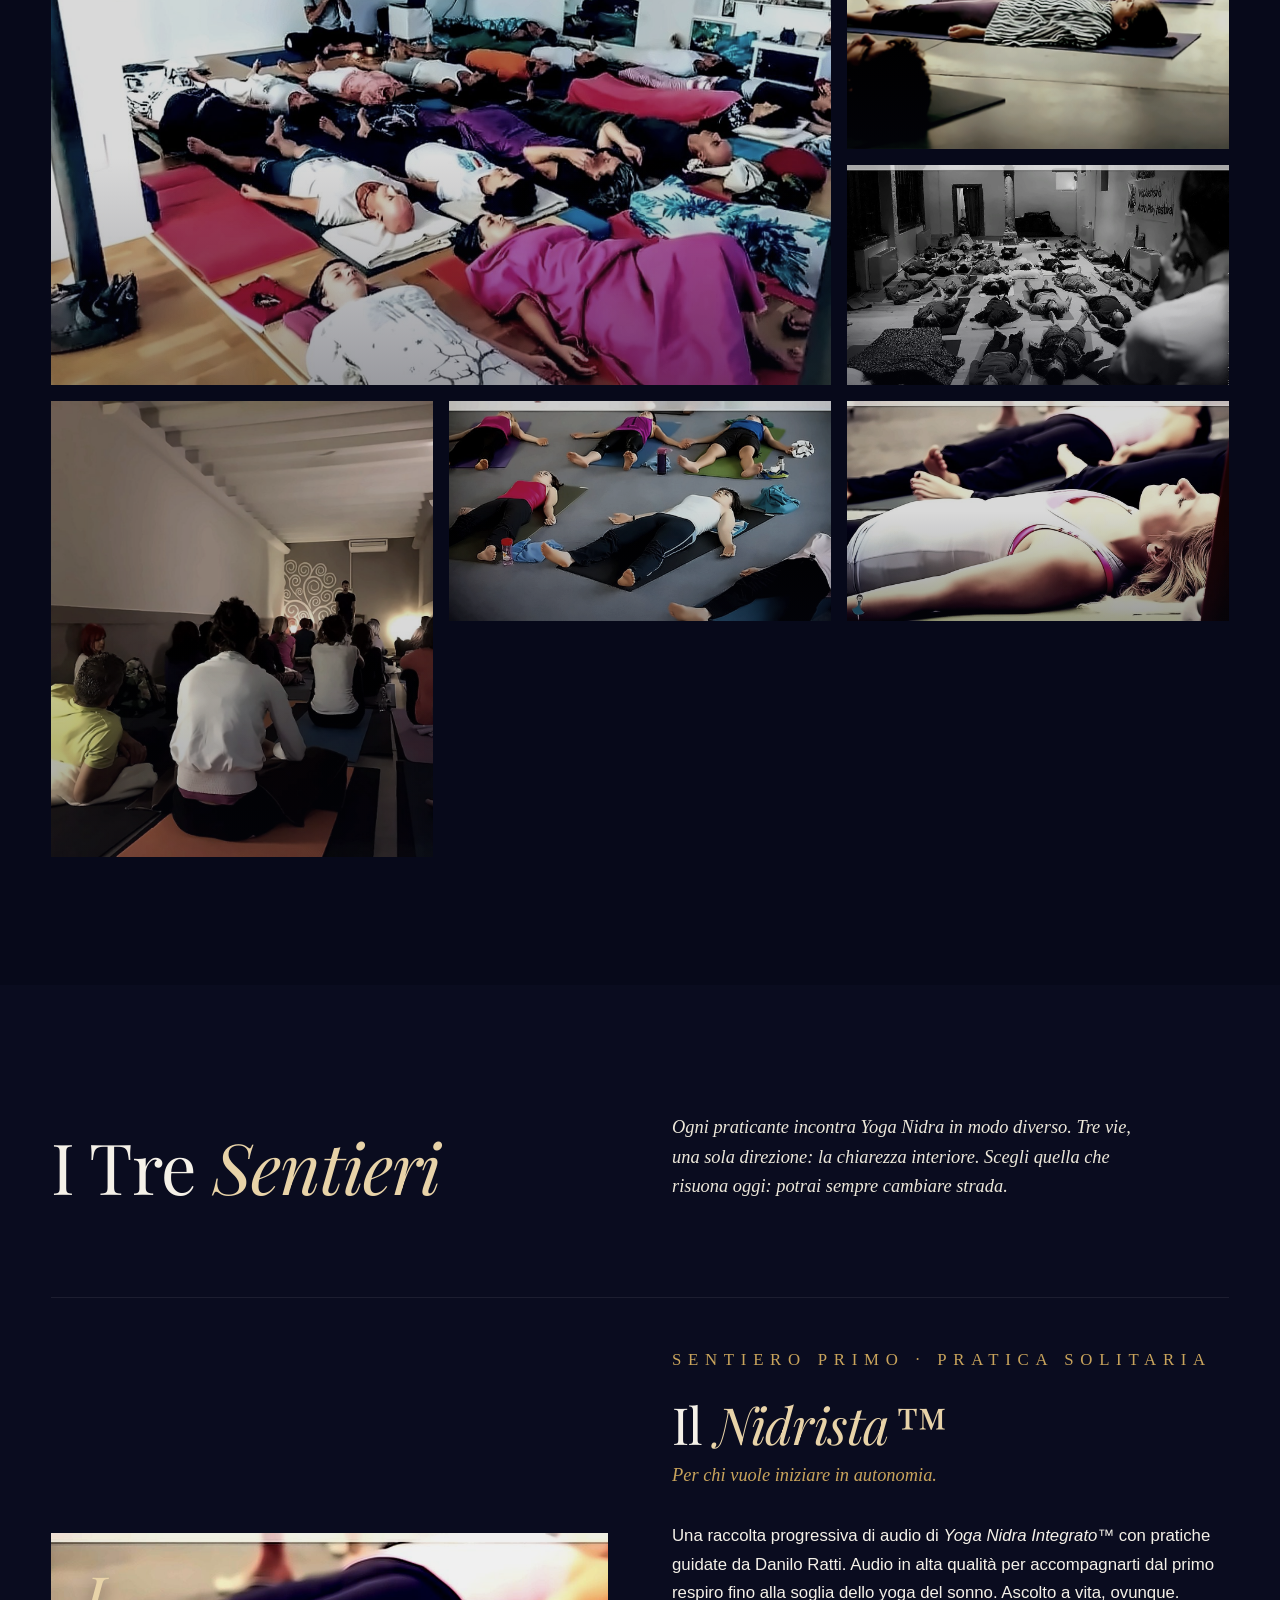
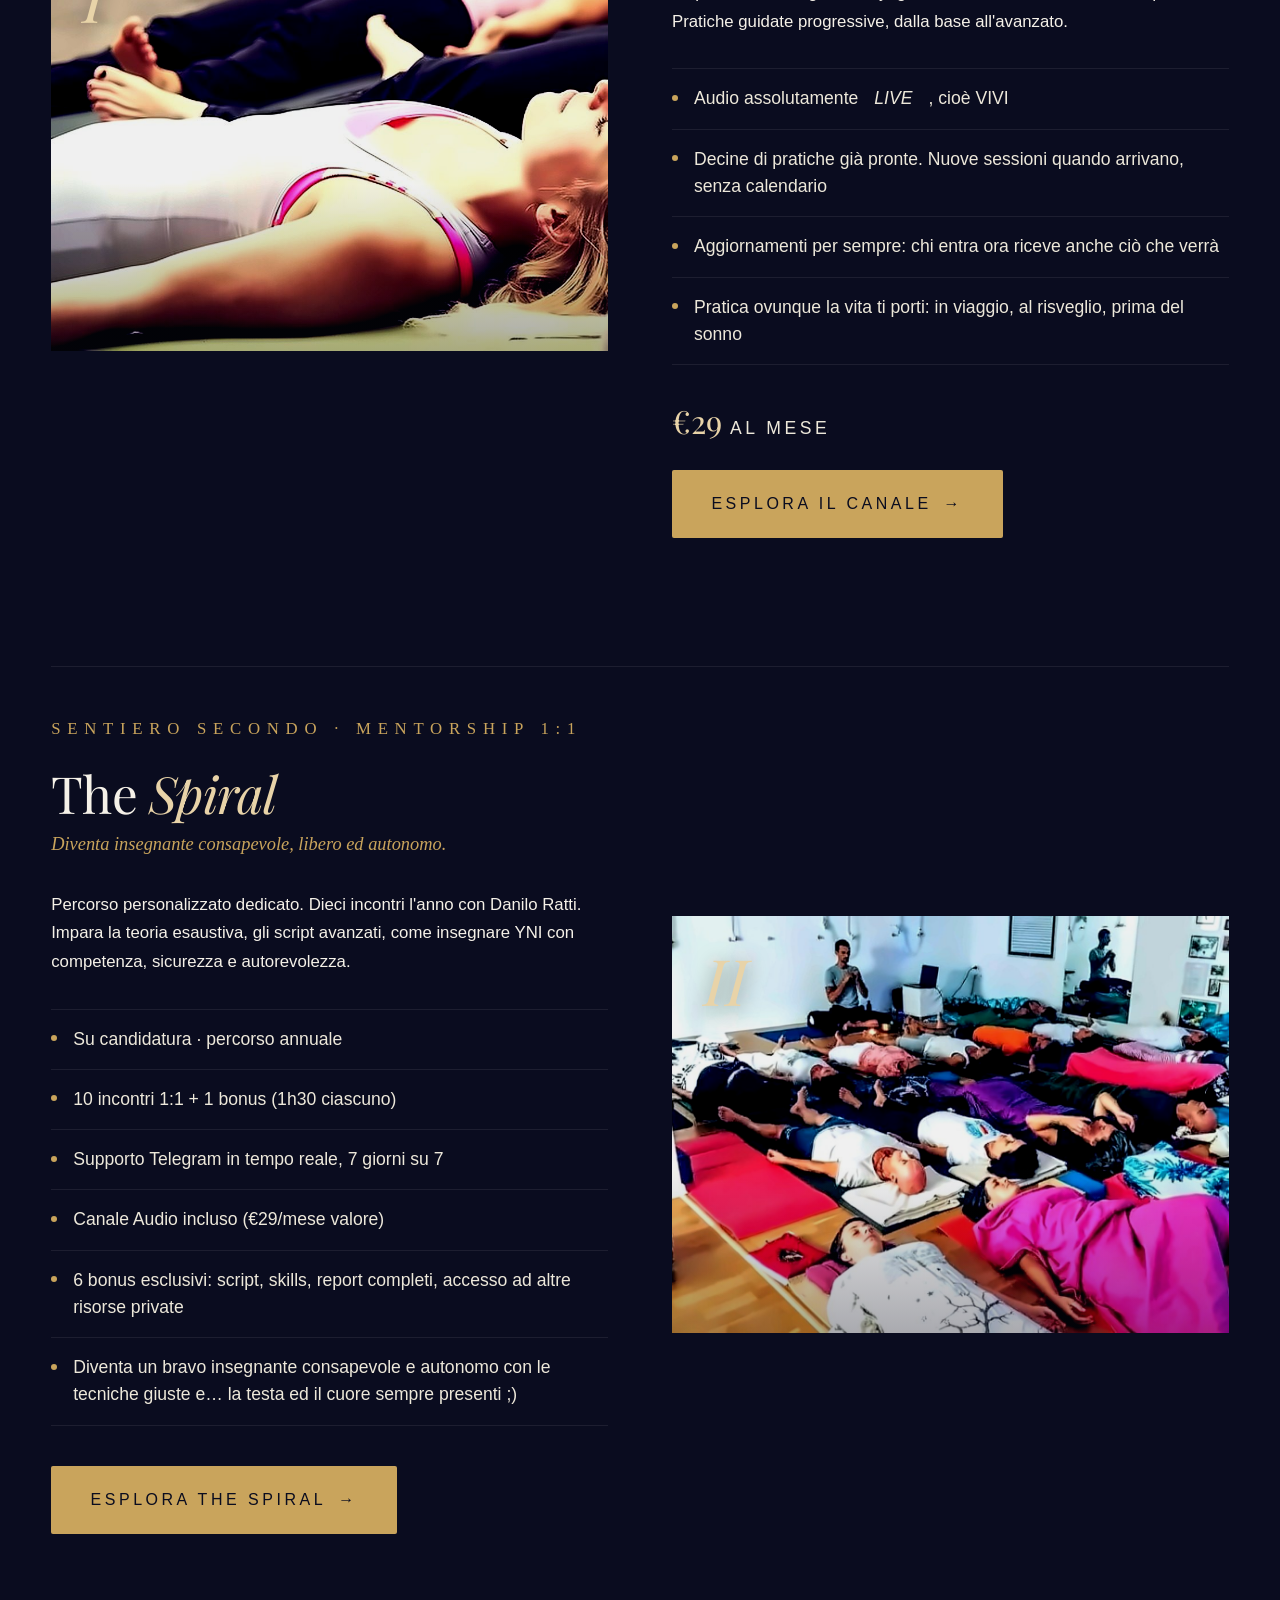
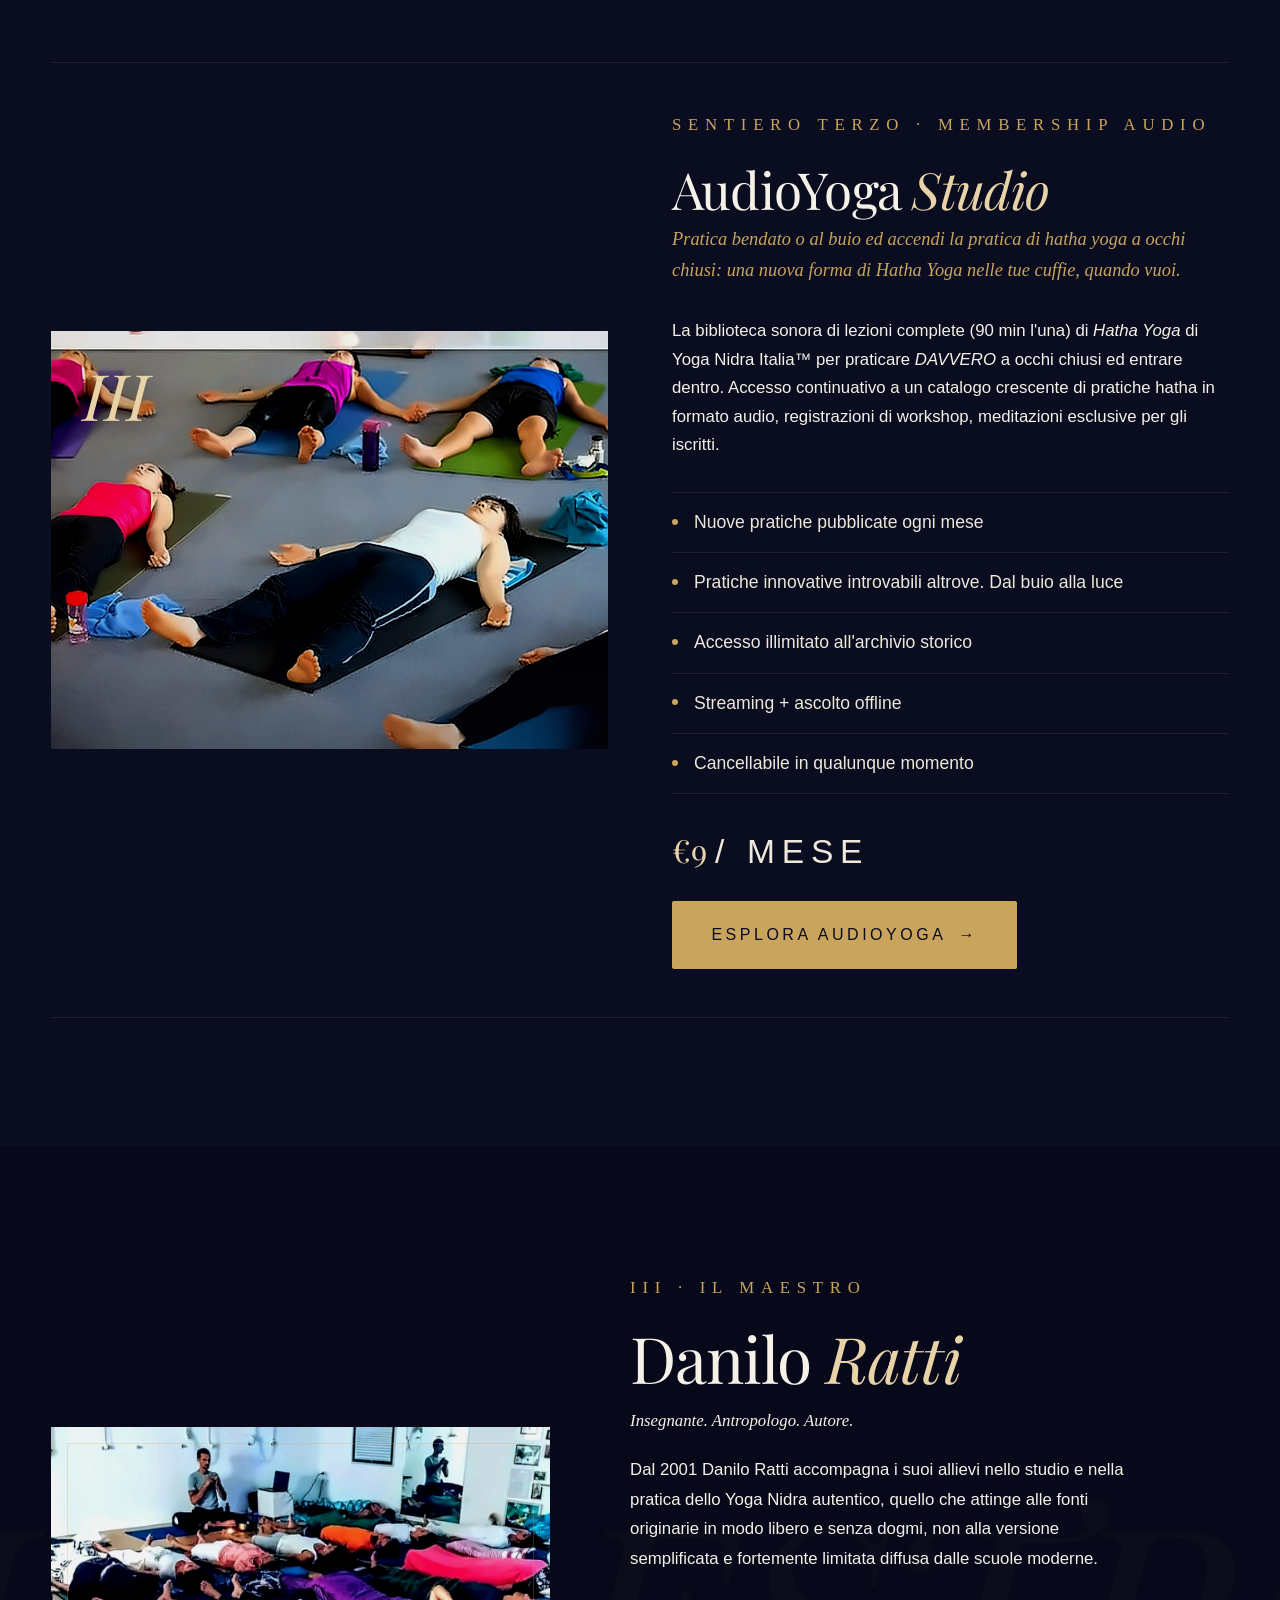
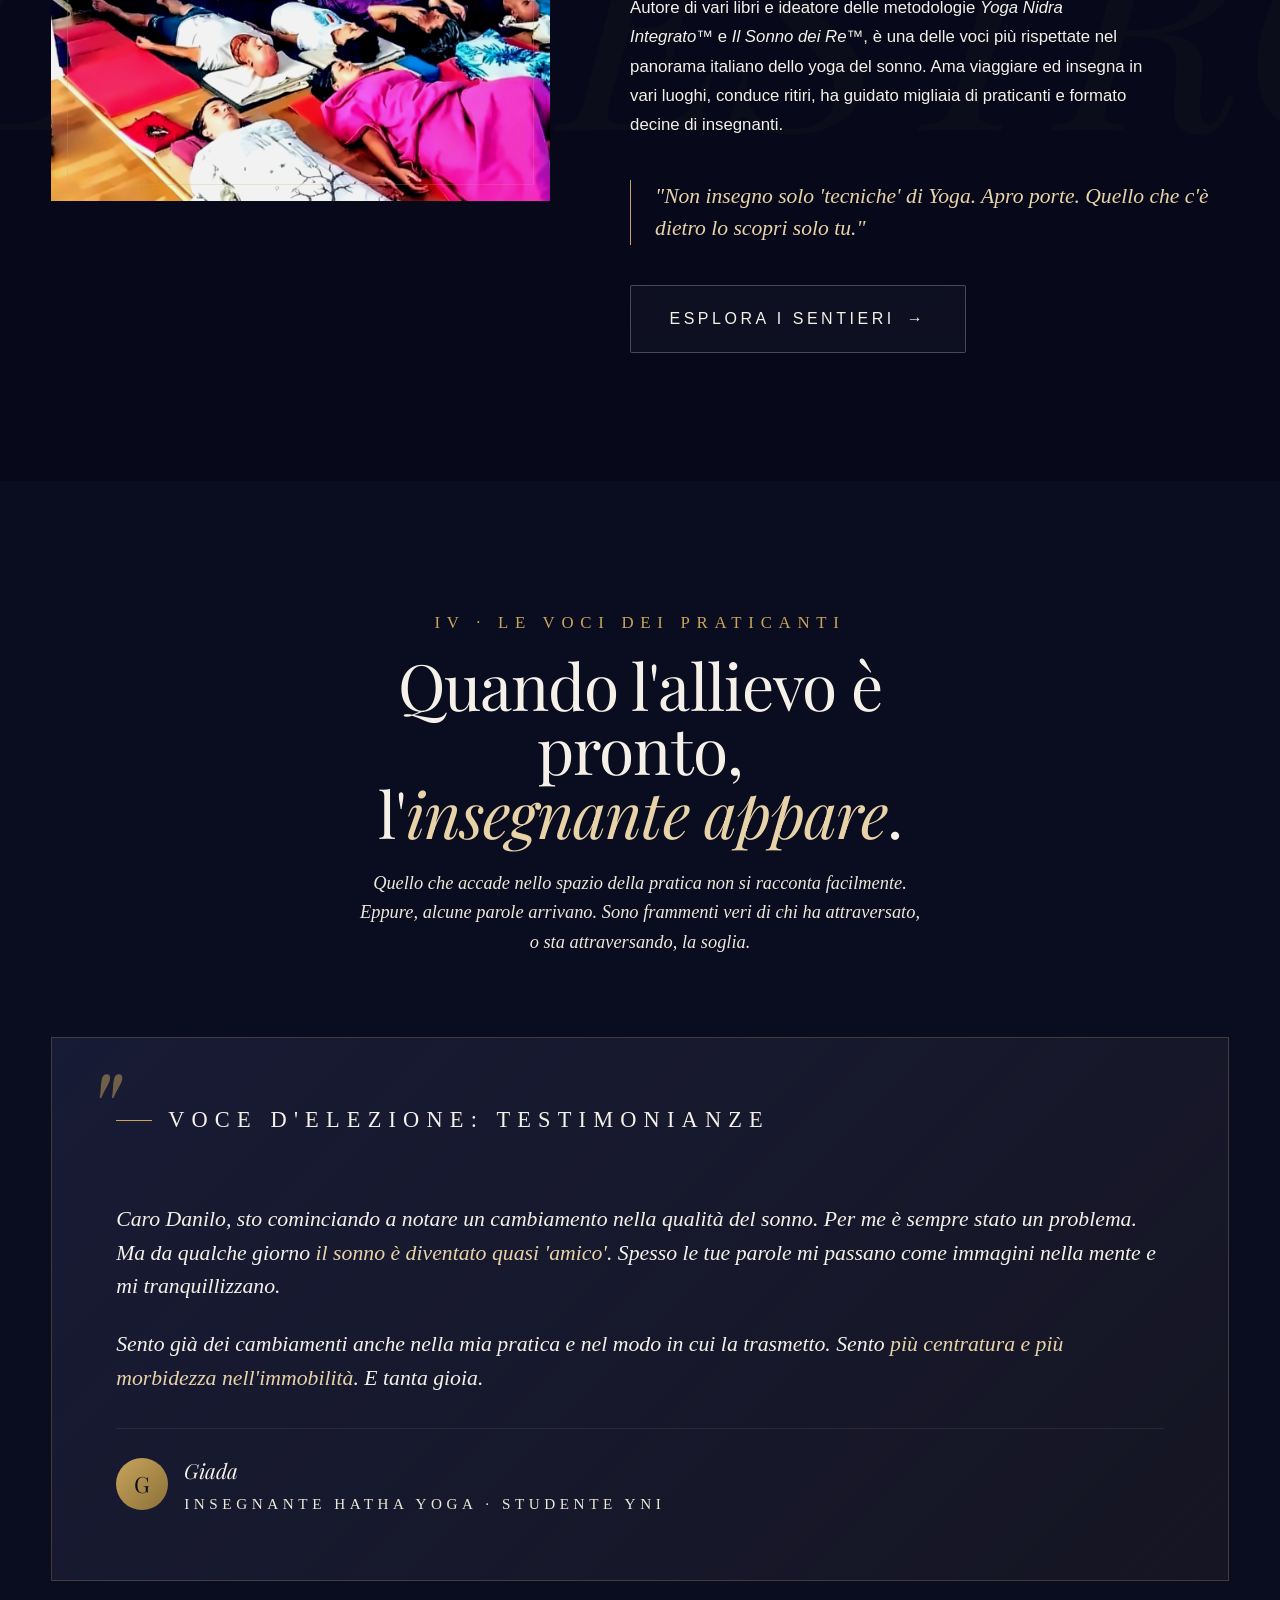
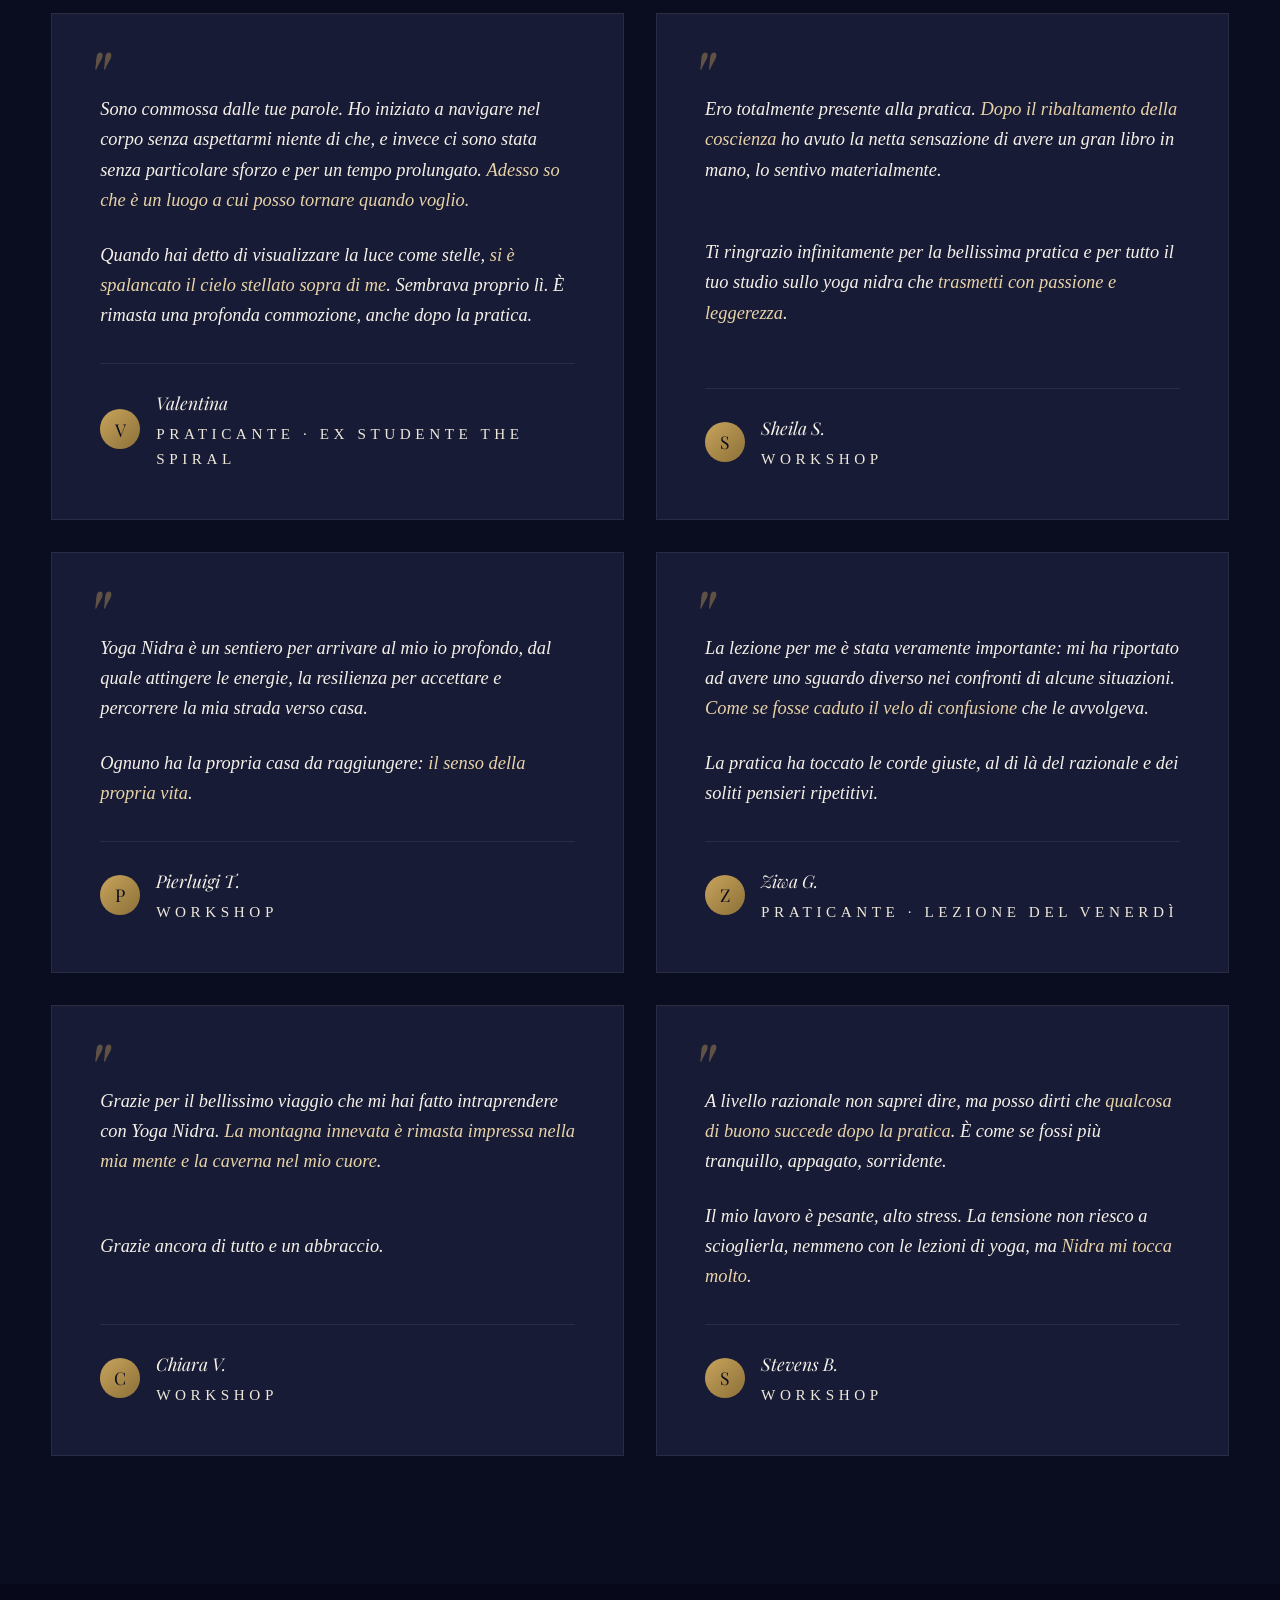
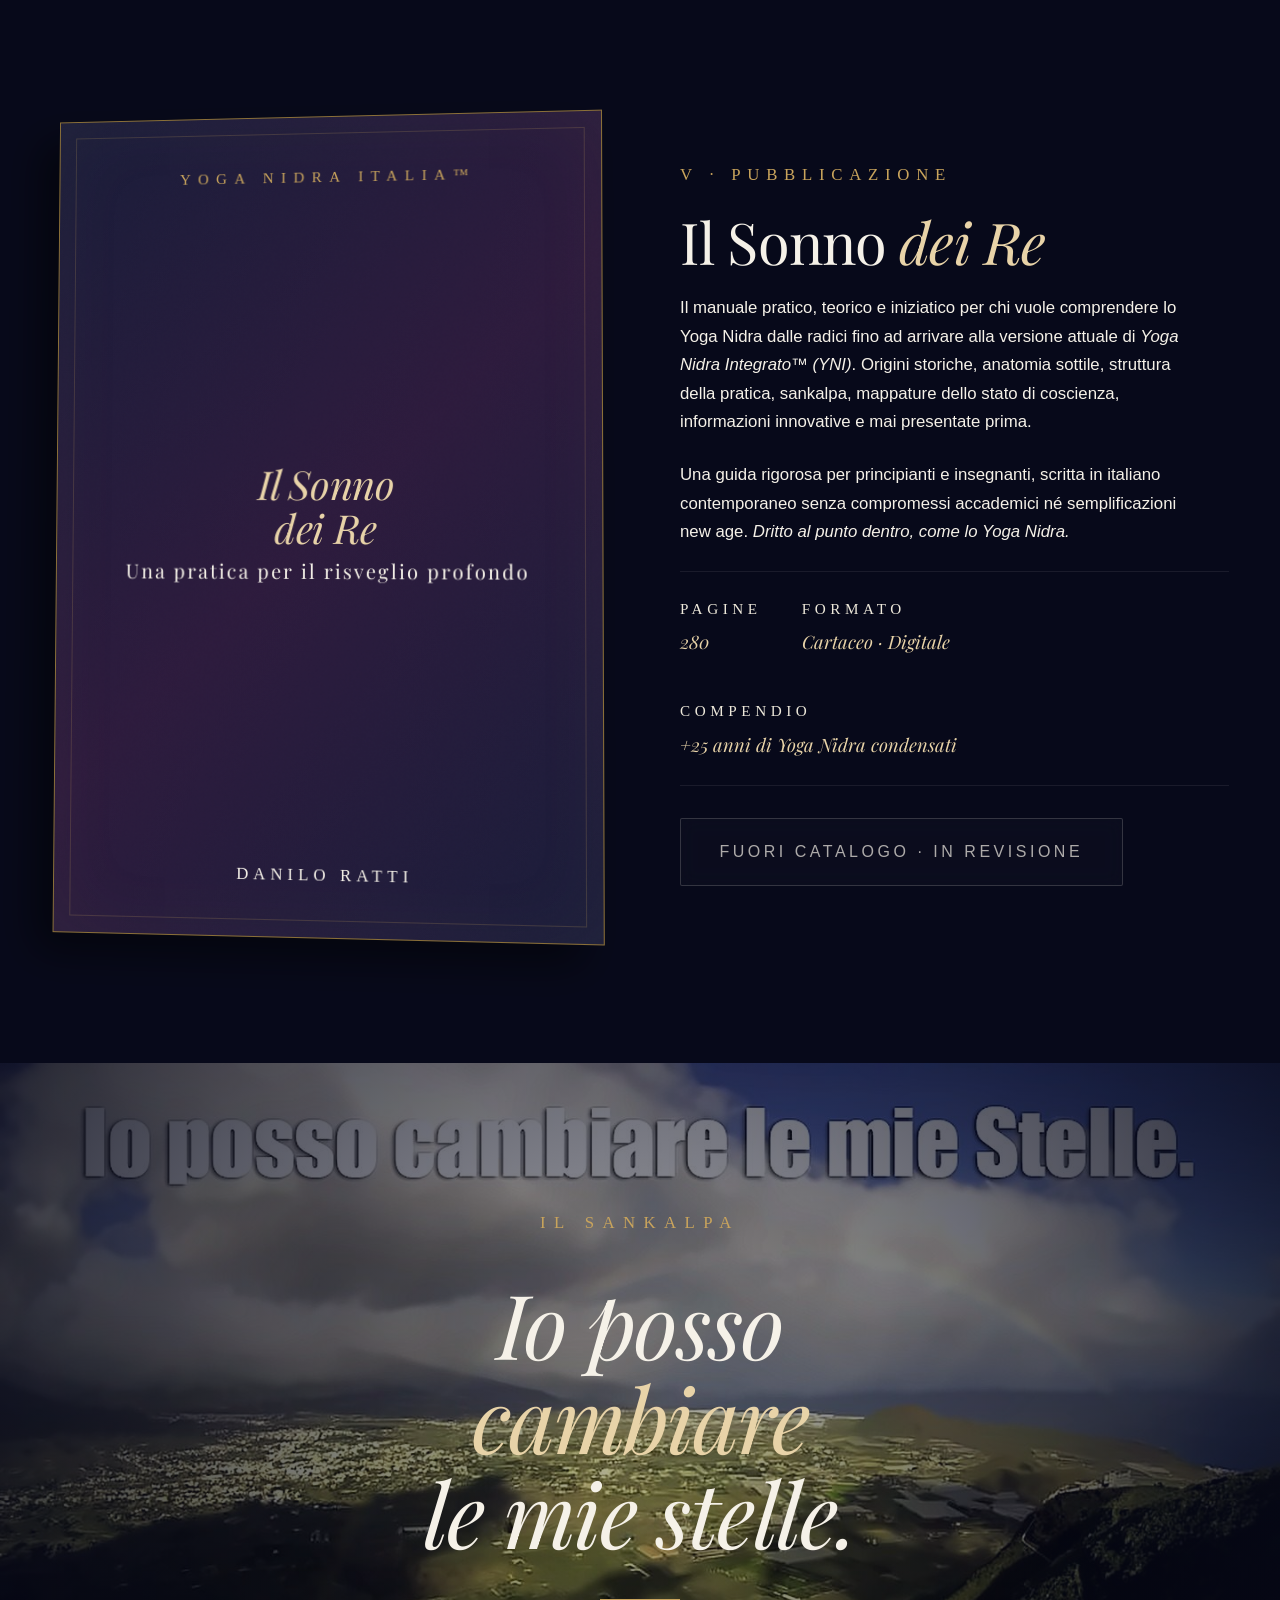
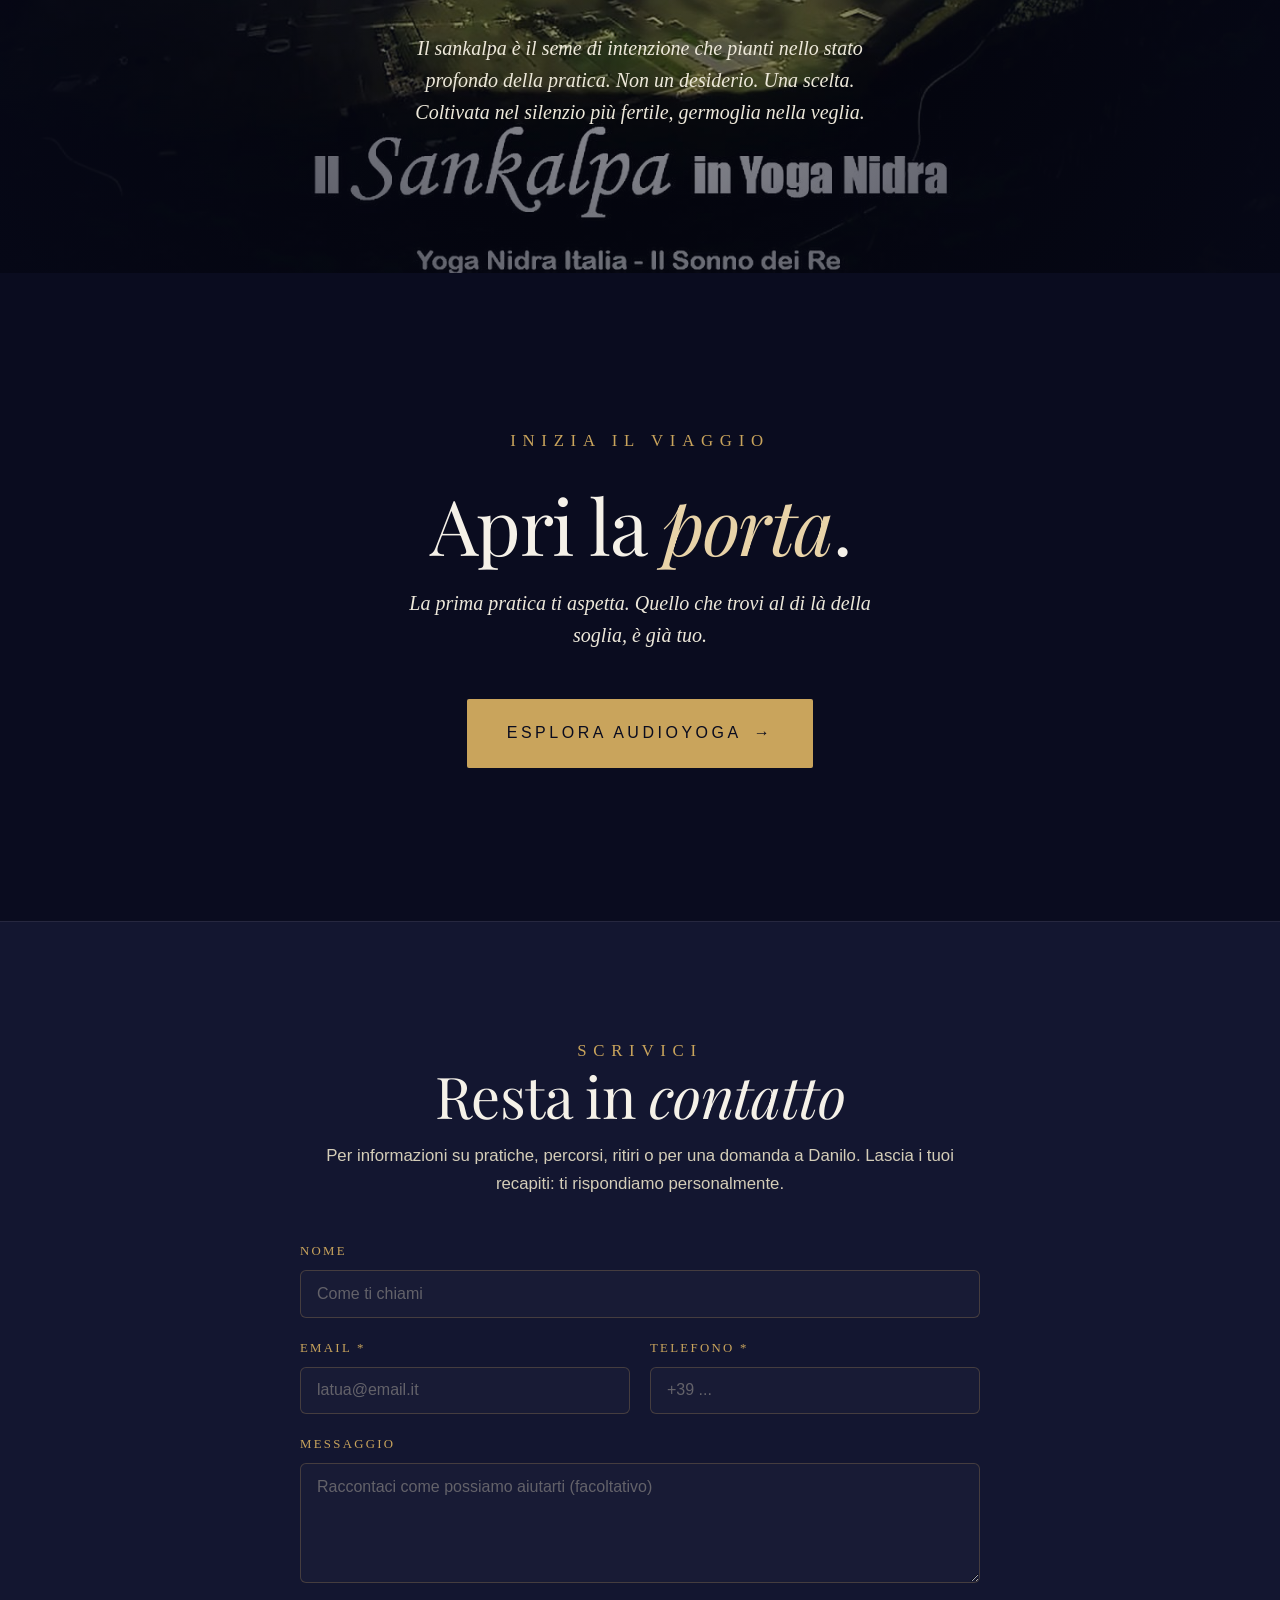
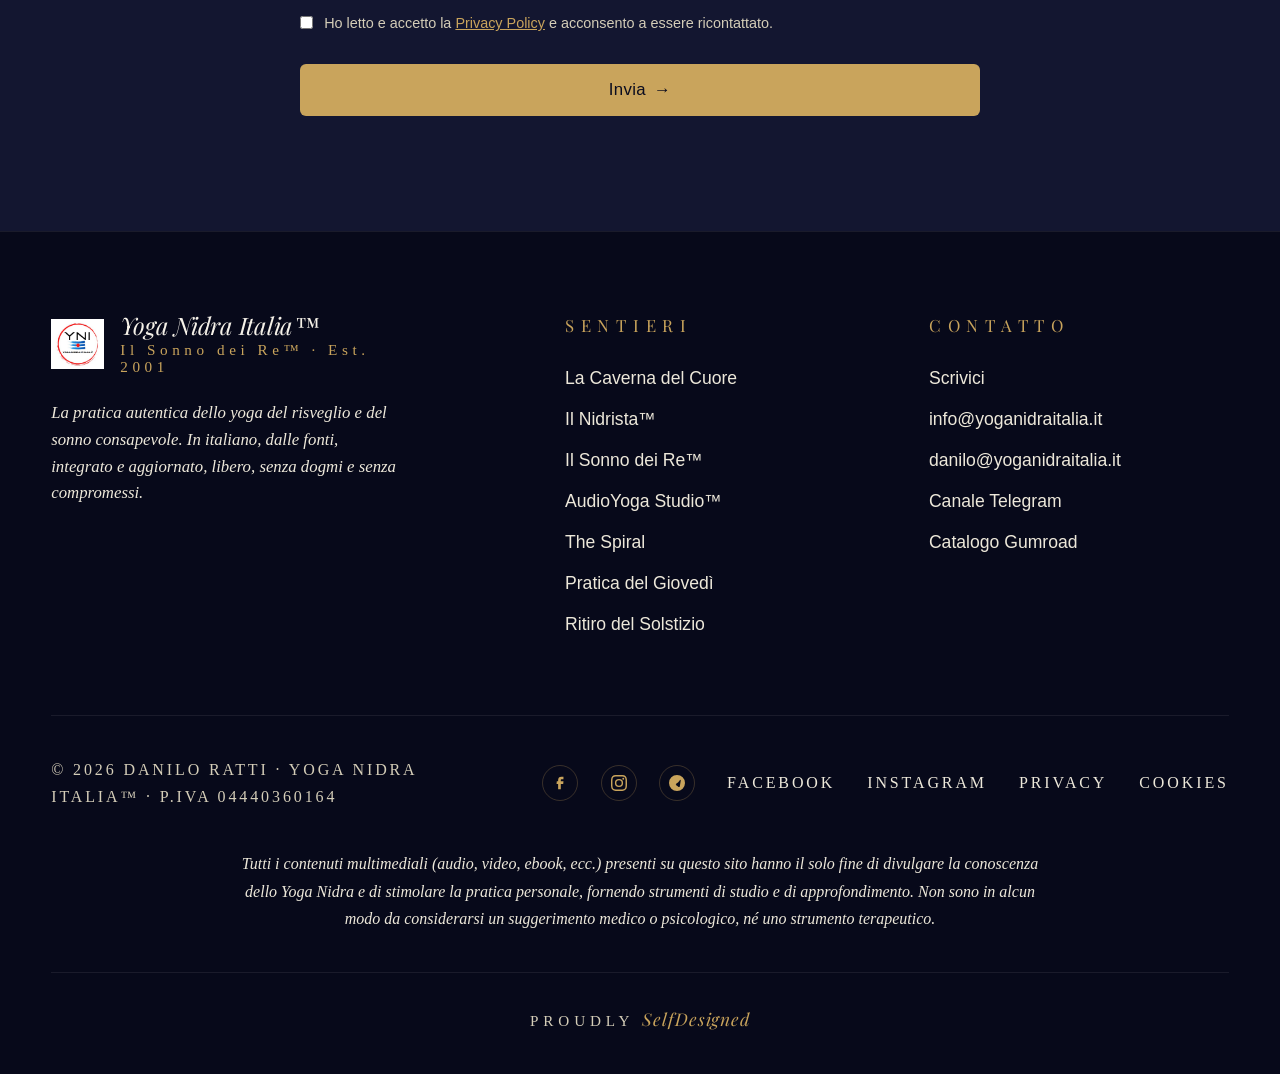
==== commit 4c2e969f: "Modulo contatti su tutte le pagine tramite CSS condiviso - Sposta gli stili del modulo in assets/con" ====
--- a/index.html
+++ b/index.html
@@ -1975,79 +1975,6 @@
   backdrop-filter: blur(14px);
   border-bottom: 1px solid rgba(201,164,92,.1);
 }
-/* ========== CONTACT FORM ========== */
-.contatti {
-  padding: clamp(4rem, 9vw, 8rem) var(--gutter);
-  background: var(--bg-elevated);
-  border-top: 1px solid var(--line);
-}
-.contatti-inner {
-  max-width: 680px;
-  margin: 0 auto;
-  text-align: center;
-}
-.contatti h2 { margin-bottom: 1rem; }
-.contatti-intro {
-  color: var(--text-dim);
-  margin-bottom: 2.75rem;
-  font-size: 1.05rem;
-}
-.contatti-form { text-align: left; }
-.form-row {
-  display: grid;
-  grid-template-columns: 1fr 1fr;
-  gap: 1.25rem;
-}
-@media (max-width: 600px) { .form-row { grid-template-columns: 1fr; } }
-.field { margin-bottom: 1.25rem; }
-.field label {
-  display: block;
-  font-family: var(--font-label);
-  font-size: 0.8rem;
-  letter-spacing: 0.18em;
-  text-transform: uppercase;
-  color: var(--gold);
-  margin-bottom: 0.5rem;
-}
-.field input,
-.field textarea {
-  width: 100%;
-  background: var(--bg-card);
-  border: 1px solid var(--line-strong);
-  border-radius: 6px;
-  padding: 0.85rem 1rem;
-  color: var(--text-primary);
-  font-family: var(--font-body);
-  font-size: 1rem;
-  transition: border-color 0.25s ease, box-shadow 0.25s ease;
-}
-.field input:focus,
-.field textarea:focus {
-  outline: none;
-  border-color: var(--gold);
-  box-shadow: 0 0 0 3px rgba(201, 164, 92, 0.15);
-}
-.field textarea { resize: vertical; min-height: 120px; }
-.field input::placeholder,
-.field textarea::placeholder { color: rgba(212, 205, 184, 0.4); }
-.form-consent {
-  display: flex;
-  align-items: flex-start;
-  gap: 0.7rem;
-  margin: 0.5rem 0 1.75rem;
-  font-size: 0.9rem;
-  color: var(--text-dim);
-}
-.form-consent input { margin-top: 0.25rem; accent-color: var(--gold); flex-shrink: 0; }
-.form-consent a { color: var(--gold); text-decoration: underline; }
-.contatti-form .btn-primary {
-  width: 100%;
-  justify-content: center;
-  border: none;
-  cursor: pointer;
-  font-size: 1.05rem;
-}
-.hp { position: absolute; left: -5000px; }
 </style>
 <script type="application/ld+json">
 {
@@ -2094,6 +2021,7 @@
   ]
 }
 </script>
+  <link rel="stylesheet" href="/assets/contact-form.css">
 </head>
 <body>
 
@@ -2632,7 +2560,7 @@
         <span>Ho letto e accetto la <a href="/privacy" target="_blank" rel="noopener">Privacy Policy</a> e acconsento a essere ricontattato.</span>
       </label>
 
-      <button type="submit" class="btn btn-primary">Invia <span class="arrow">→</span></button>
+      <button type="submit" class="form-submit">Invia <span class="arrow">→</span></button>
     </form>
   </div>
 </section>
--- a/assets/contact-form.css
+++ b/assets/contact-form.css
@@ -0,0 +1,89 @@
+/* ========== CONTACT FORM (condiviso su tutte le pagine) ========== */
+.contatti {
+  padding: clamp(4rem, 9vw, 8rem) var(--gutter, 2rem);
+  background: var(--bg-elevated, #131630);
+  border-top: 1px solid var(--line, rgba(245,241,232,0.08));
+}
+.contatti-inner {
+  max-width: 680px;
+  margin: 0 auto;
+  text-align: center;
+}
+.contatti h2 { margin-bottom: 1rem; }
+.contatti-intro {
+  color: var(--text-dim, #d4cdb8);
+  margin-bottom: 2.75rem;
+  font-size: 1.05rem;
+}
+.contatti-form { text-align: left; }
+.contatti .form-row {
+  display: grid;
+  grid-template-columns: 1fr 1fr;
+  gap: 1.25rem;
+}
+@media (max-width: 600px) { .contatti .form-row { grid-template-columns: 1fr; } }
+.contatti .field { margin-bottom: 1.25rem; }
+.contatti .field label {
+  display: block;
+  font-family: var(--font-label, serif);
+  font-size: 0.8rem;
+  letter-spacing: 0.18em;
+  text-transform: uppercase;
+  color: var(--gold, #c9a45c);
+  margin-bottom: 0.5rem;
+}
+.contatti .field input,
+.contatti .field textarea {
+  width: 100%;
+  background: var(--bg-card, #181b35);
+  border: 1px solid var(--line-strong, rgba(201,164,92,0.25));
+  border-radius: 6px;
+  padding: 0.85rem 1rem;
+  color: var(--text-primary, #f5f1e8);
+  font-family: var(--font-body, sans-serif);
+  font-size: 1rem;
+  transition: border-color 0.25s ease, box-shadow 0.25s ease;
+}
+.contatti .field input:focus,
+.contatti .field textarea:focus {
+  outline: none;
+  border-color: var(--gold, #c9a45c);
+  box-shadow: 0 0 0 3px rgba(201, 164, 92, 0.15);
+}
+.contatti .field textarea { resize: vertical; min-height: 120px; }
+.contatti .field input::placeholder,
+.contatti .field textarea::placeholder { color: rgba(212, 205, 184, 0.4); }
+.contatti .form-consent {
+  display: flex;
+  align-items: flex-start;
+  gap: 0.7rem;
+  margin: 0.5rem 0 1.75rem;
+  font-size: 0.9rem;
+  color: var(--text-dim, #d4cdb8);
+}
+.contatti .form-consent input { margin-top: 0.25rem; accent-color: var(--gold, #c9a45c); flex-shrink: 0; }
+.contatti .form-consent a { color: var(--gold, #c9a45c); text-decoration: underline; }
+.contatti .form-submit {
+  display: inline-flex;
+  align-items: center;
+  justify-content: center;
+  gap: 0.5rem;
+  width: 100%;
+  background: var(--gold, #c9a45c);
+  color: var(--bg-base, #0a0c1f);
+  border: none;
+  cursor: pointer;
+  border-radius: 6px;
+  padding: 1rem 2rem;
+  font-family: var(--font-body, sans-serif);
+  font-size: 1.05rem;
+  font-weight: 500;
+  letter-spacing: 0.02em;
+  transition: background 0.25s ease, transform 0.25s ease, box-shadow 0.25s ease;
+}
+.contatti .form-submit:hover {
+  background: var(--gold-bright, #e8d3a8);
+  transform: translateY(-2px);
+  box-shadow: 0 12px 30px -10px rgba(201, 164, 92, 0.5);
+}
+.contatti .hp { position: absolute; left: -5000px; }
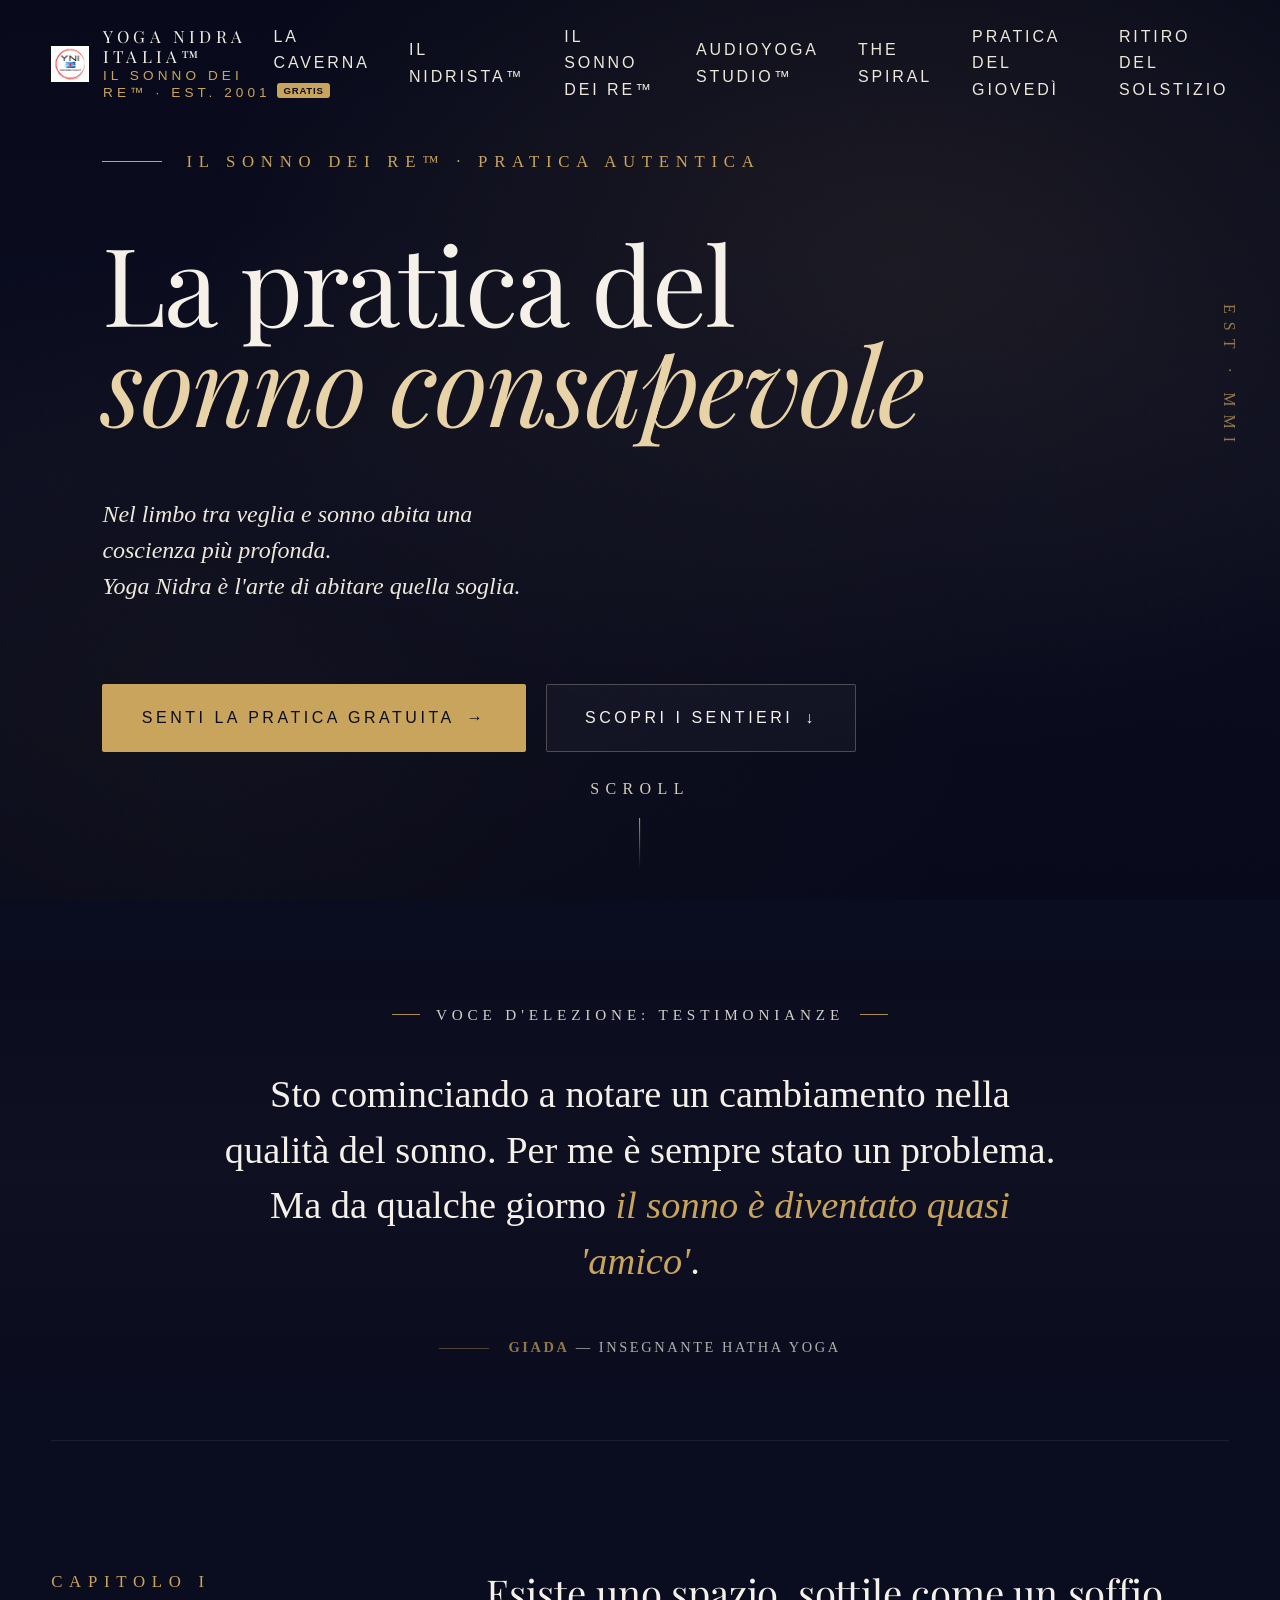
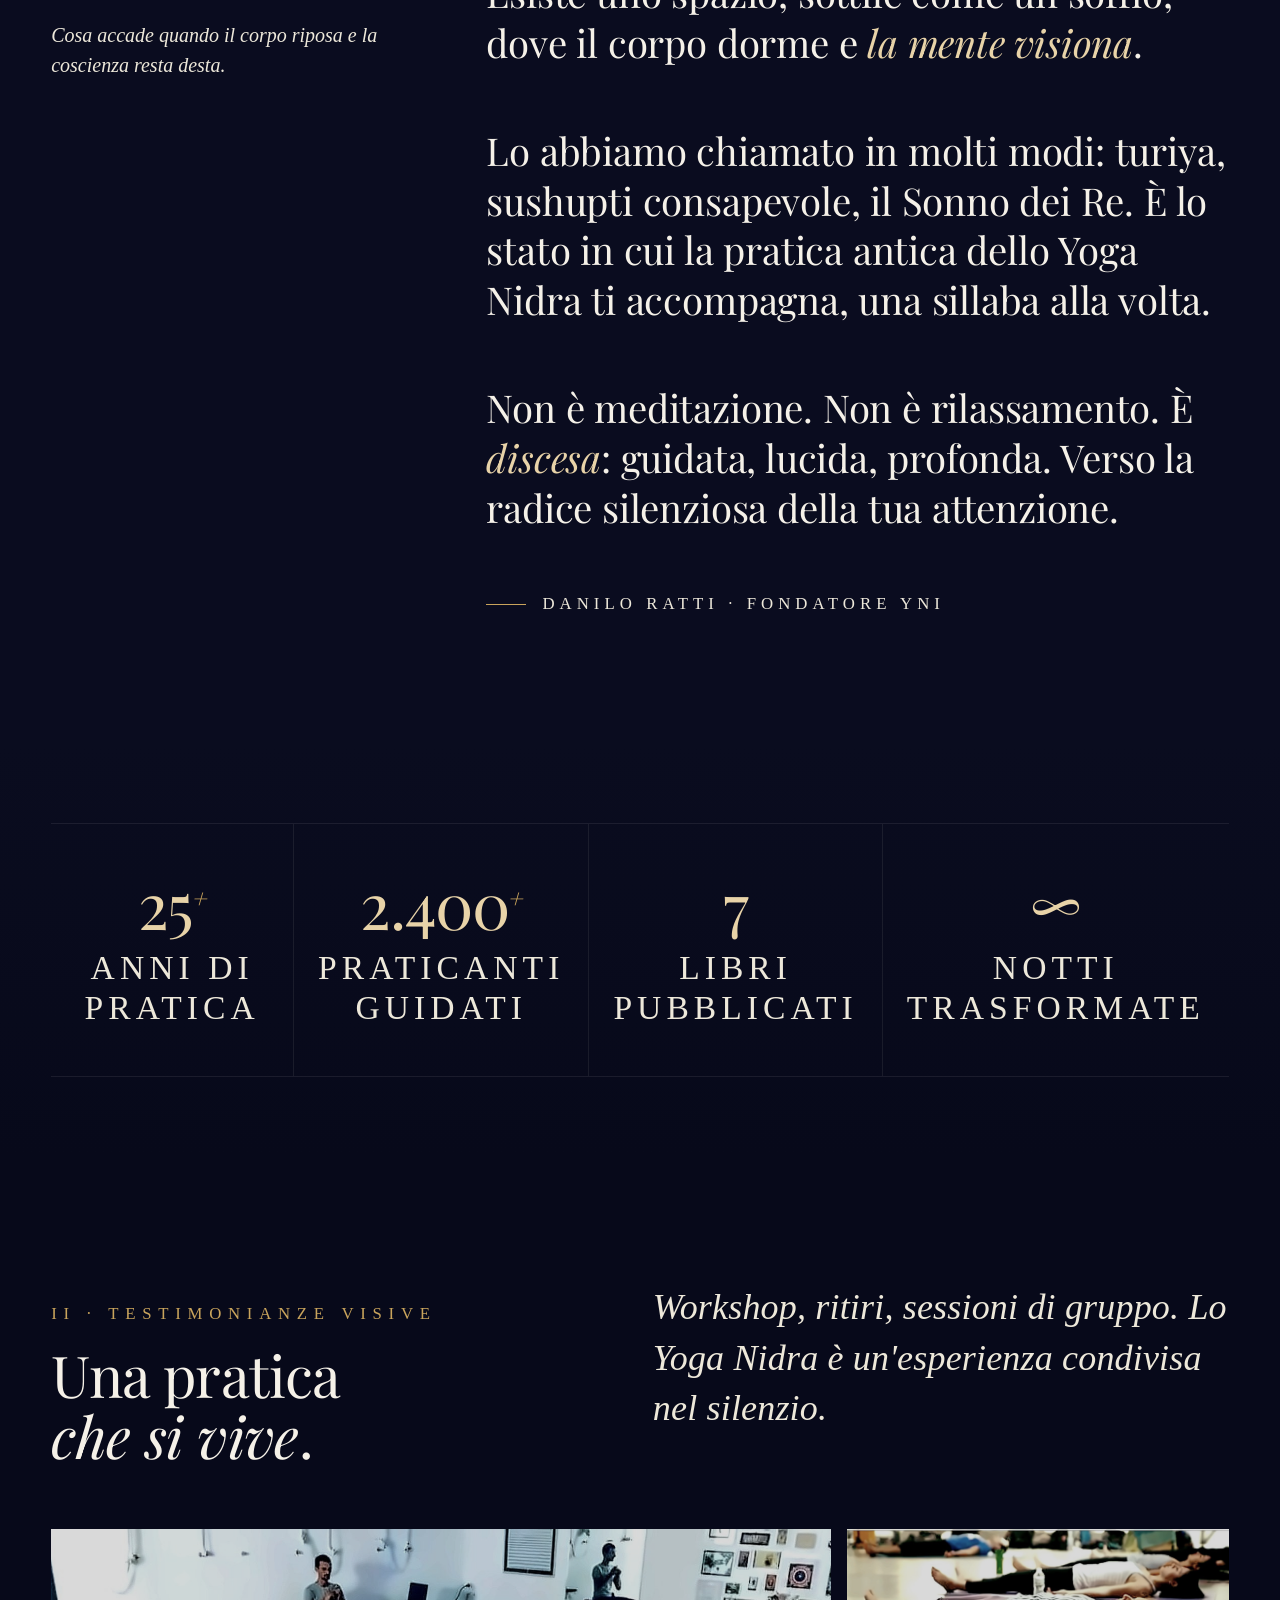
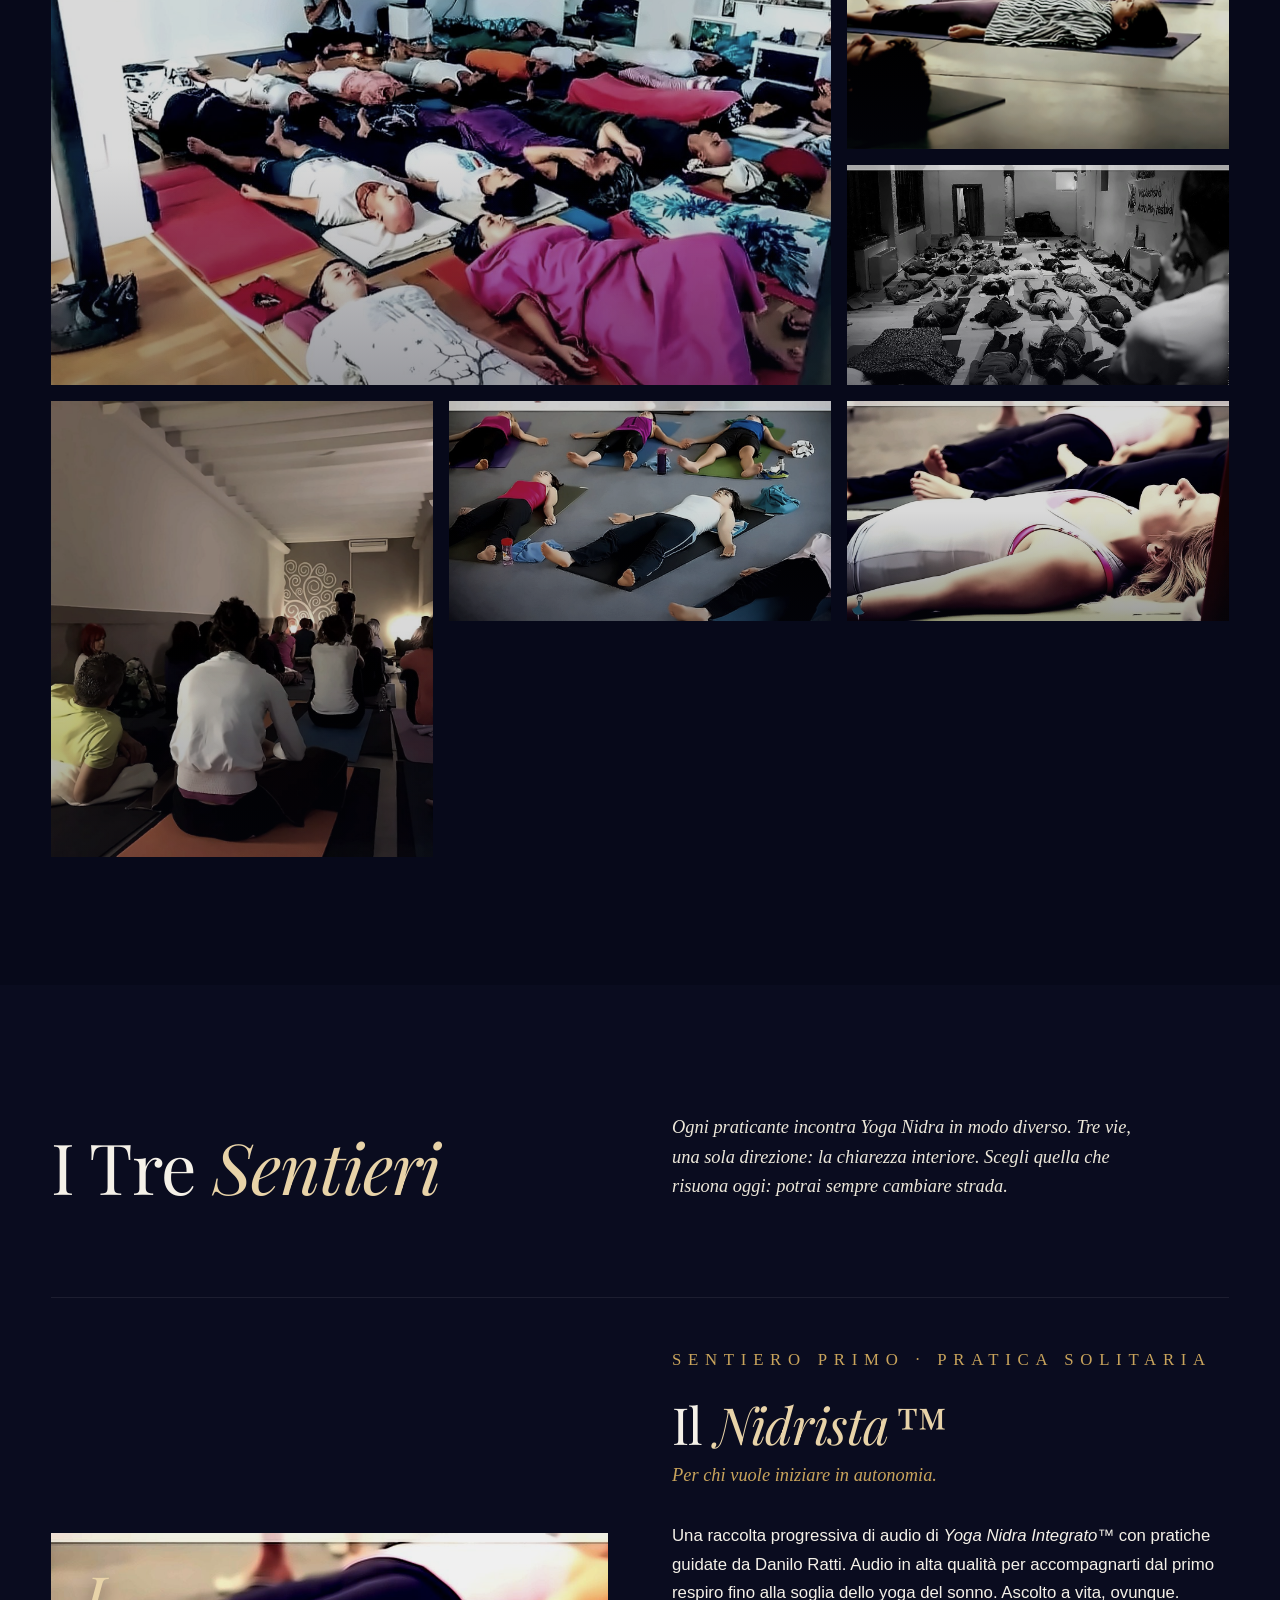
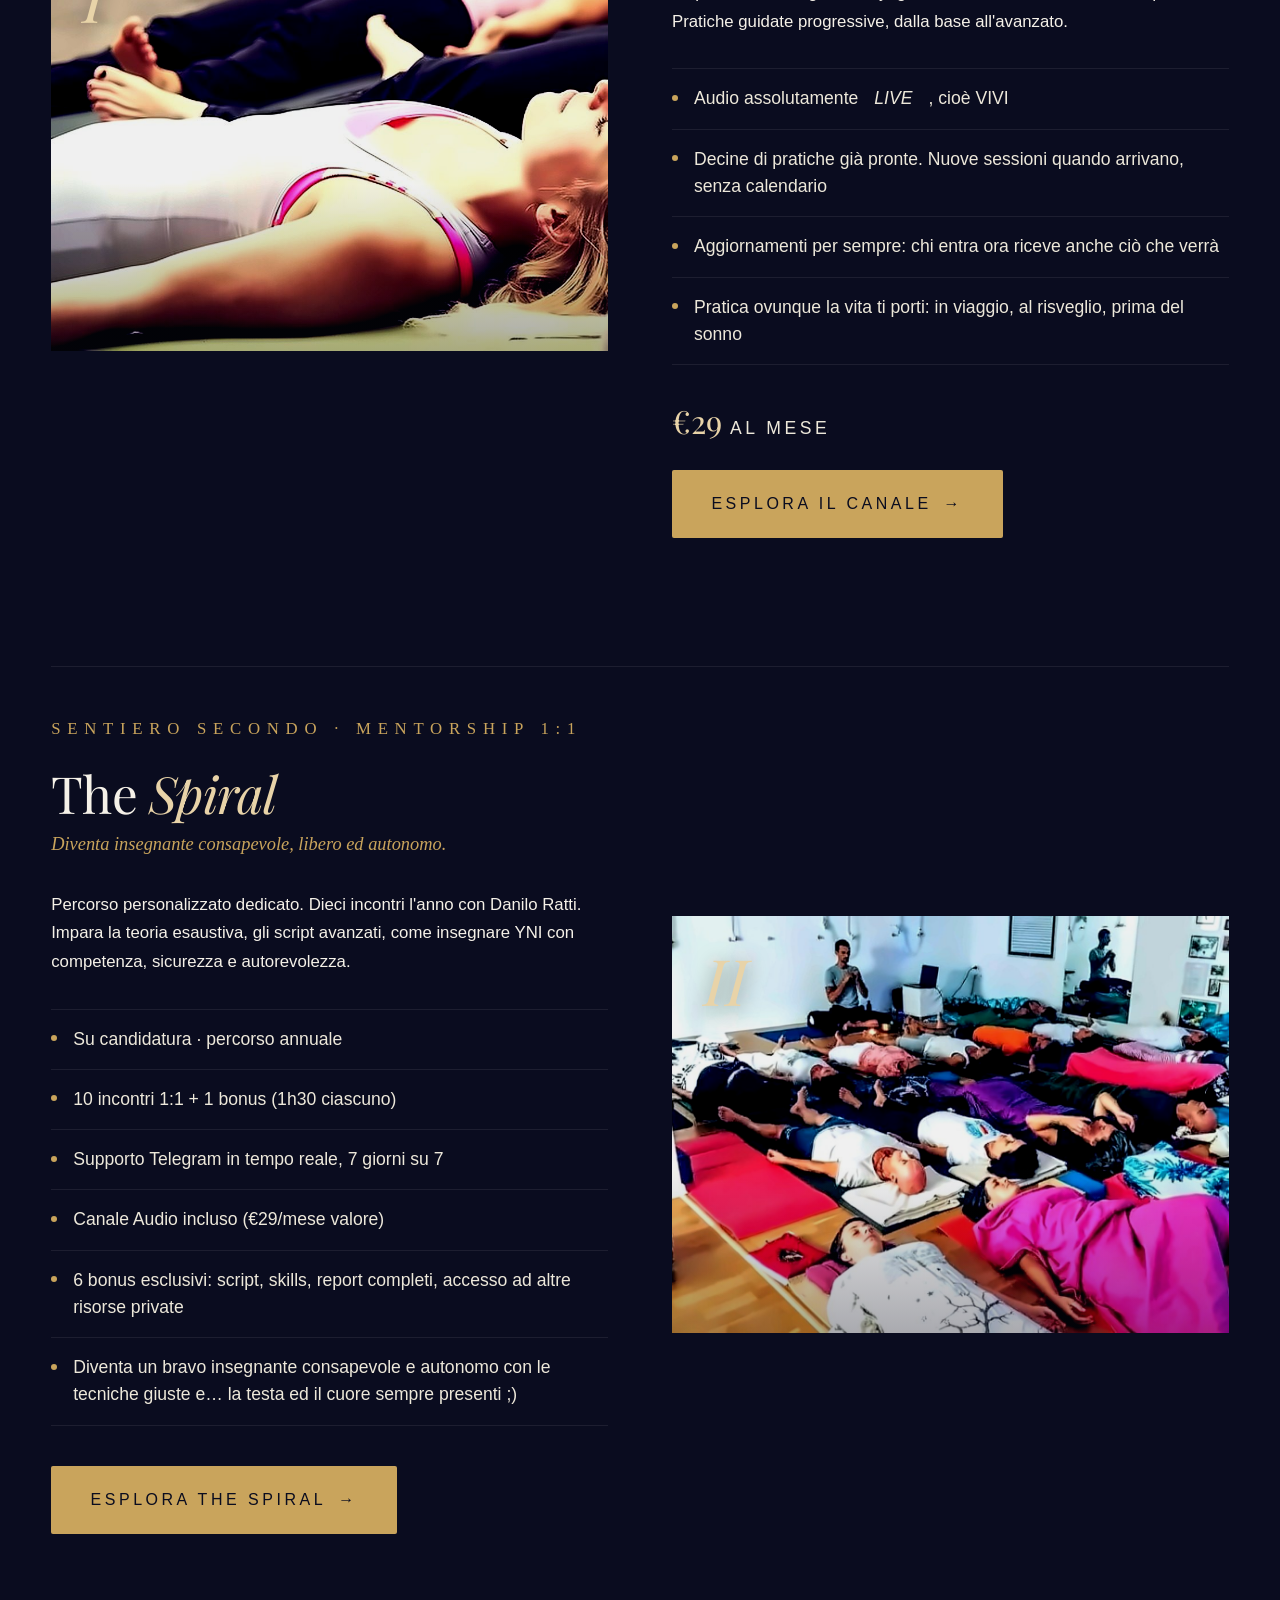
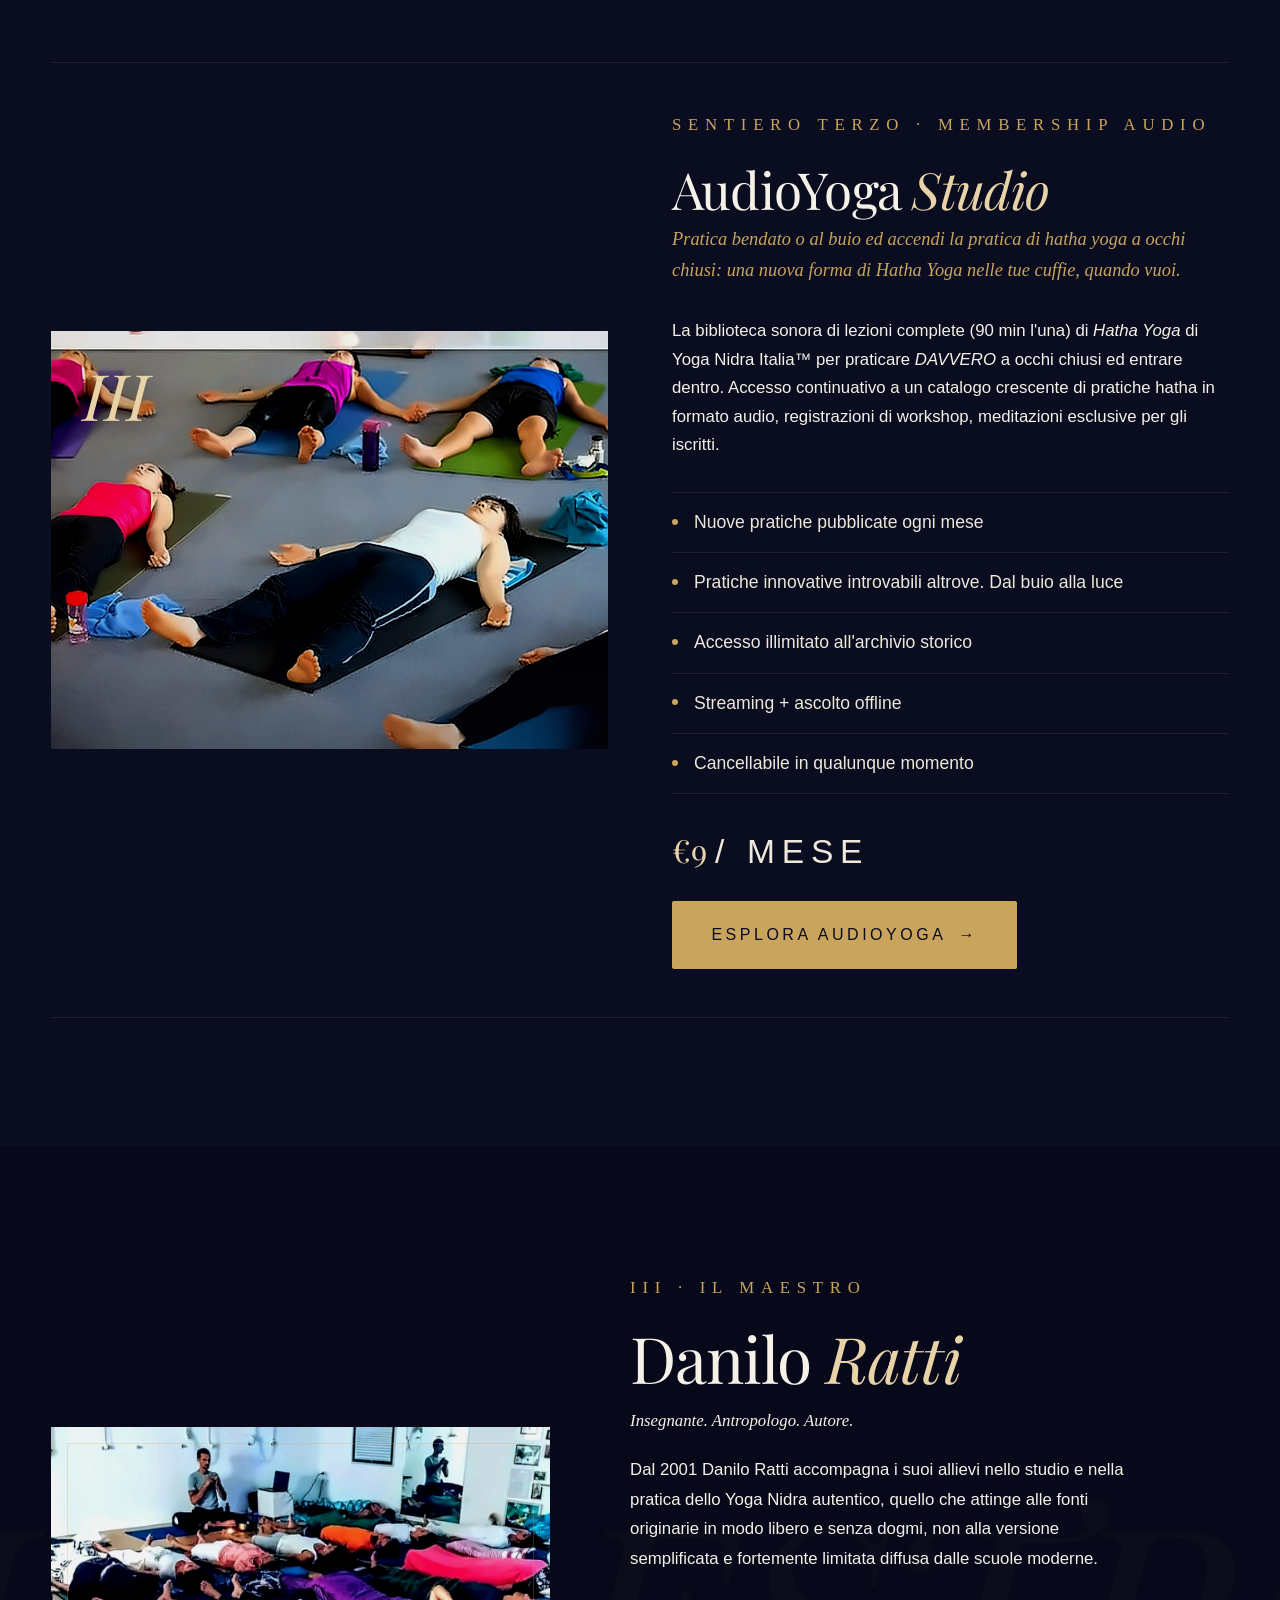
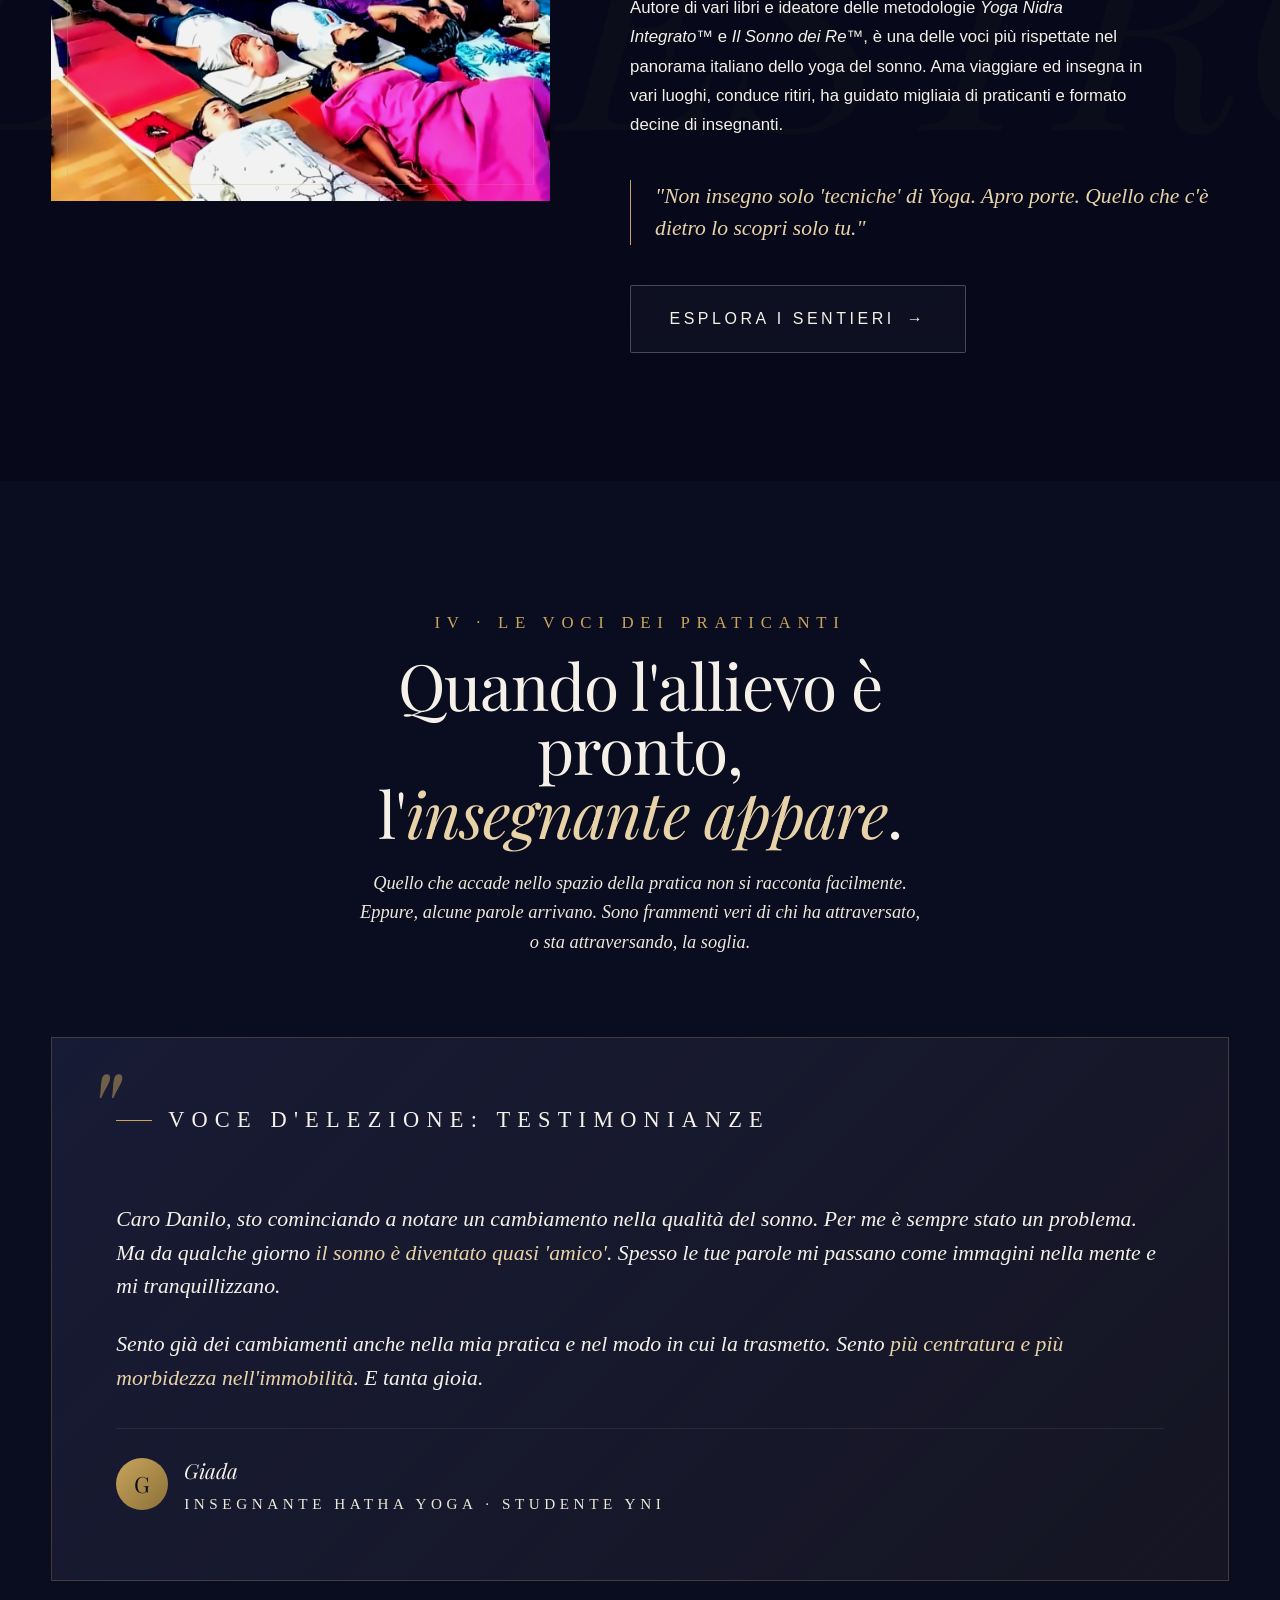
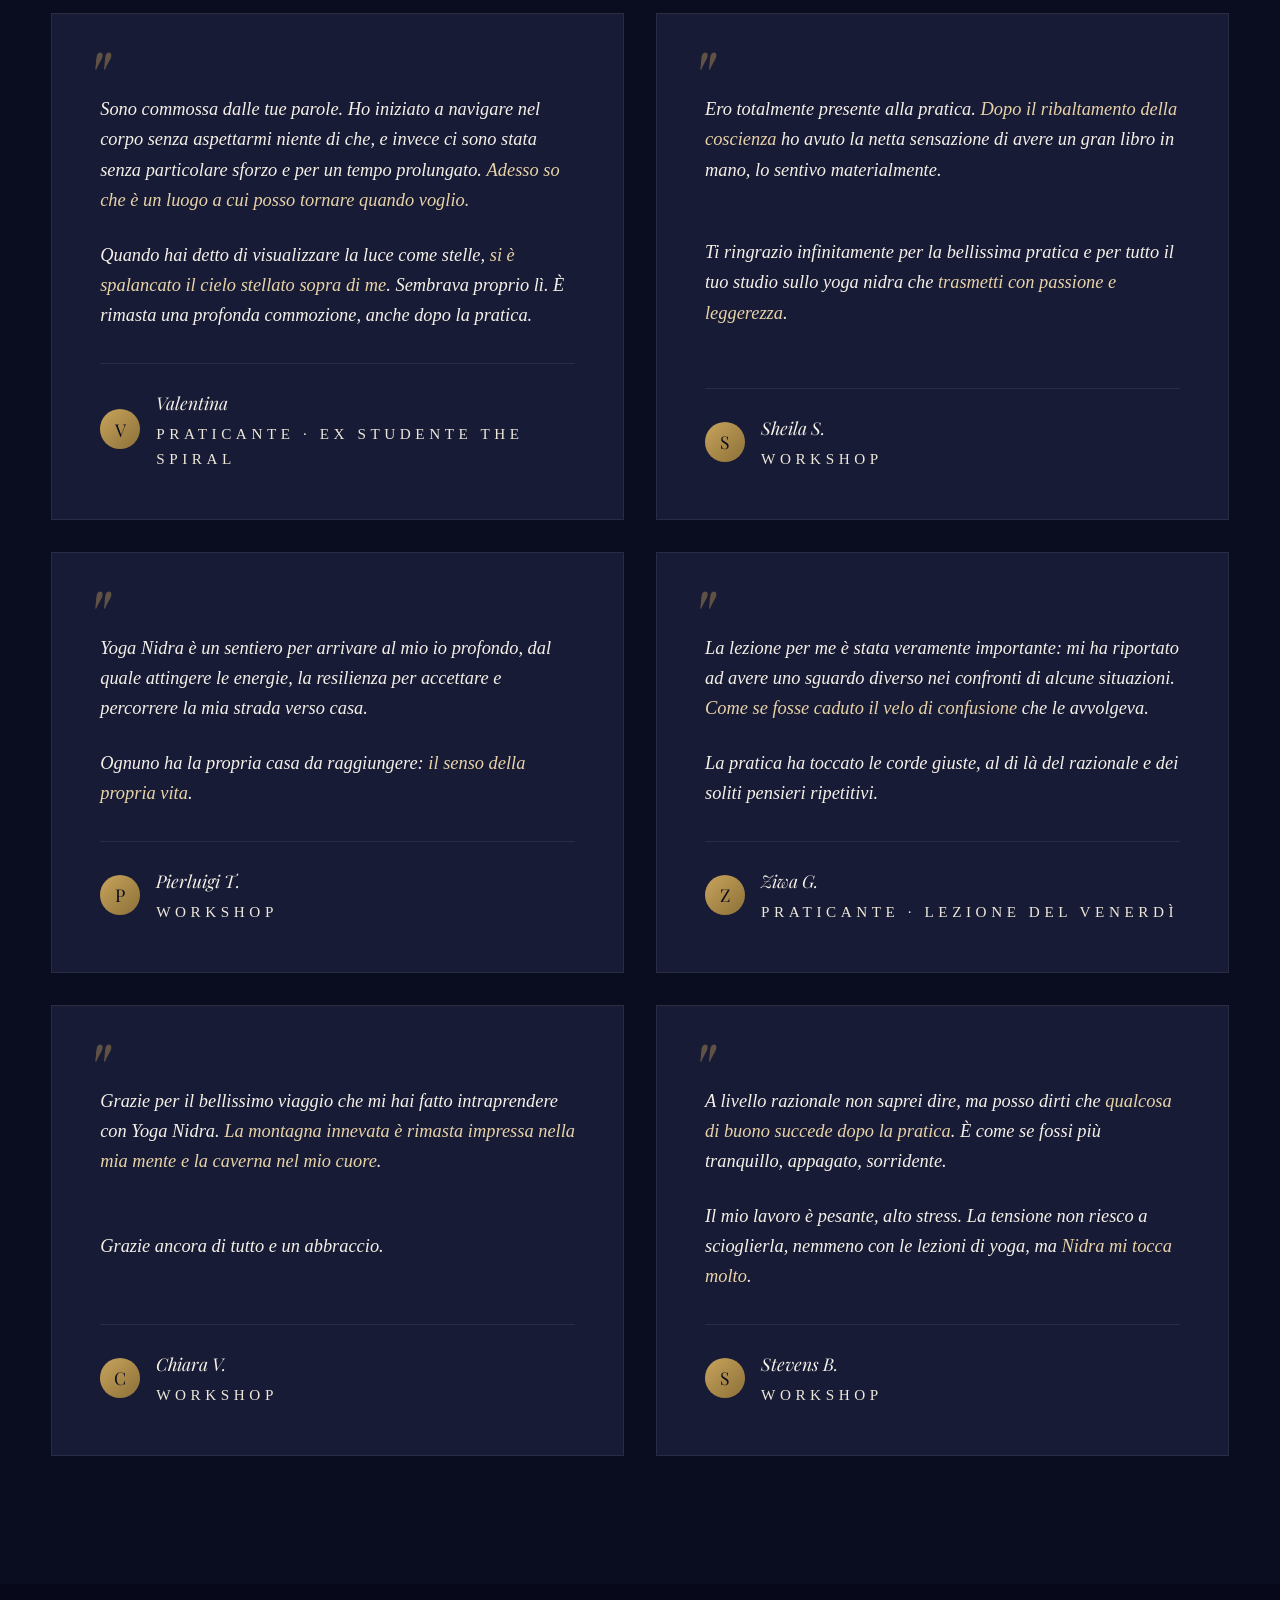
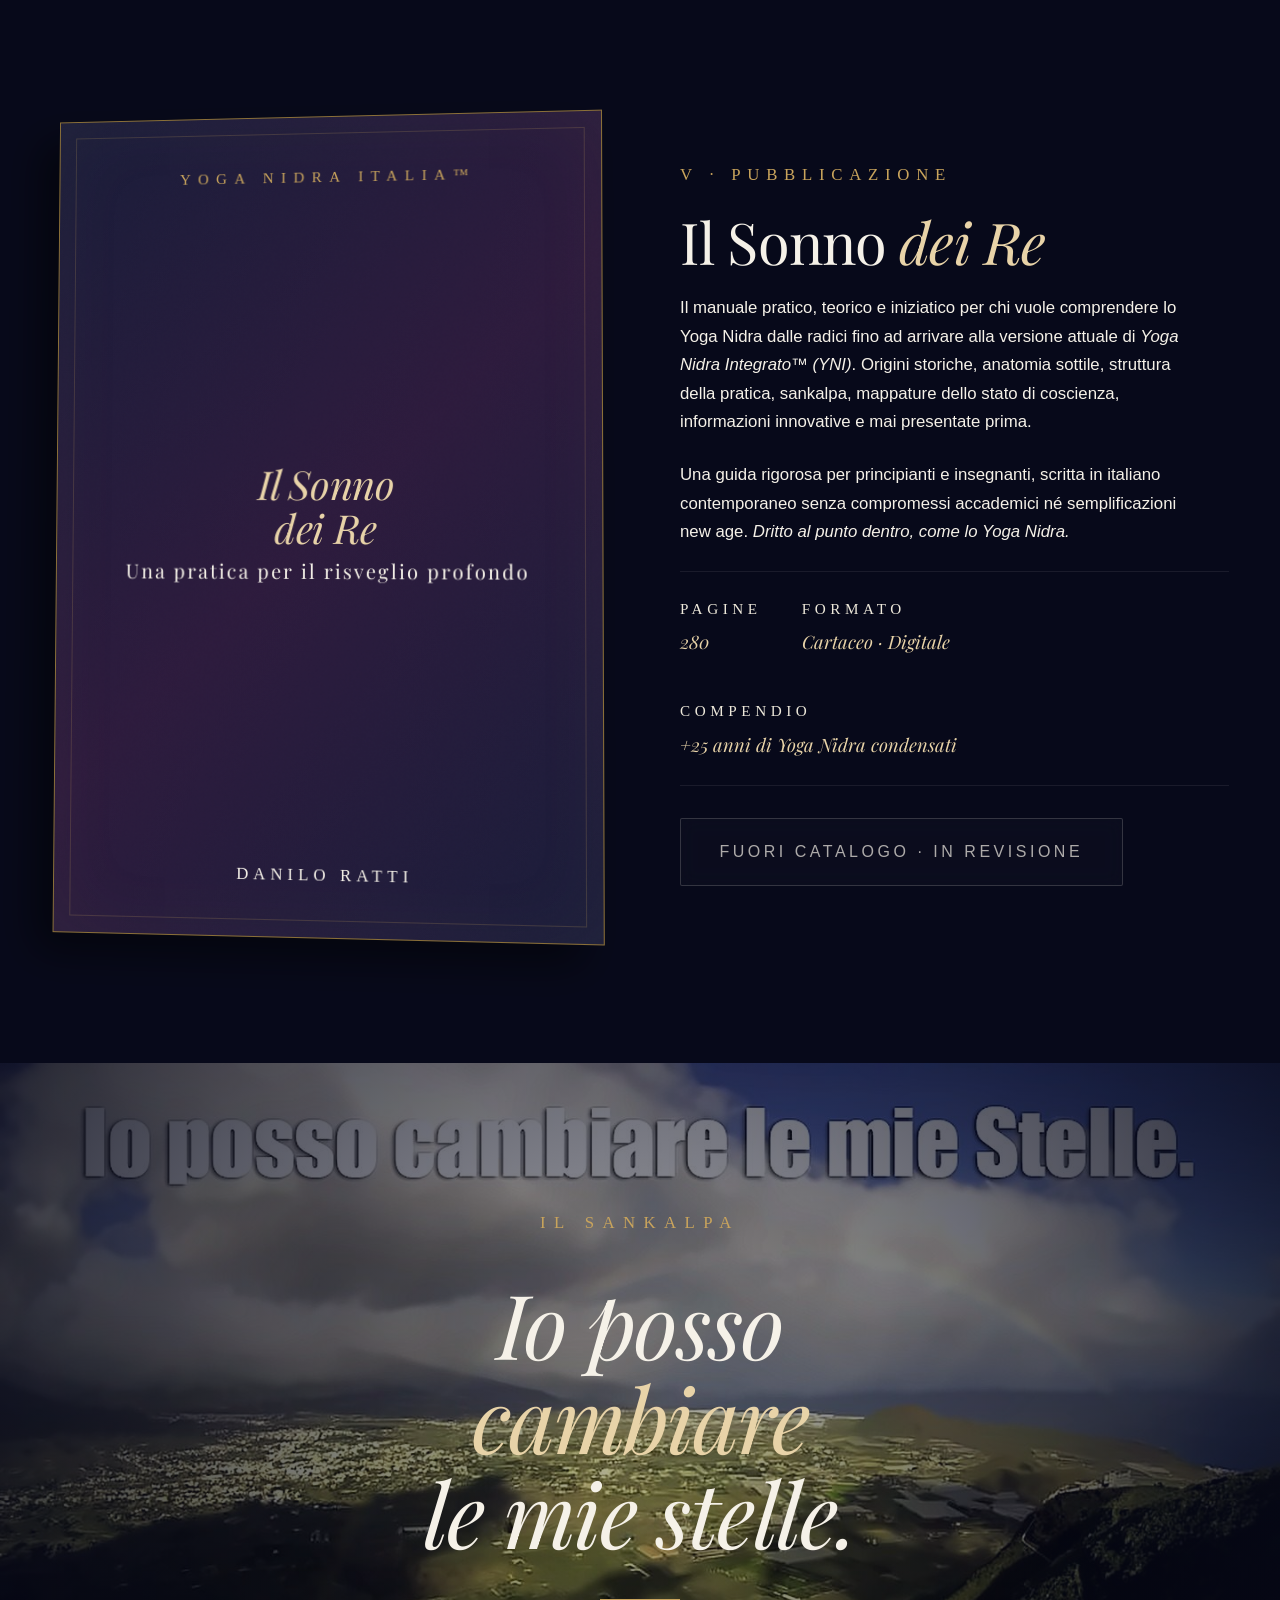
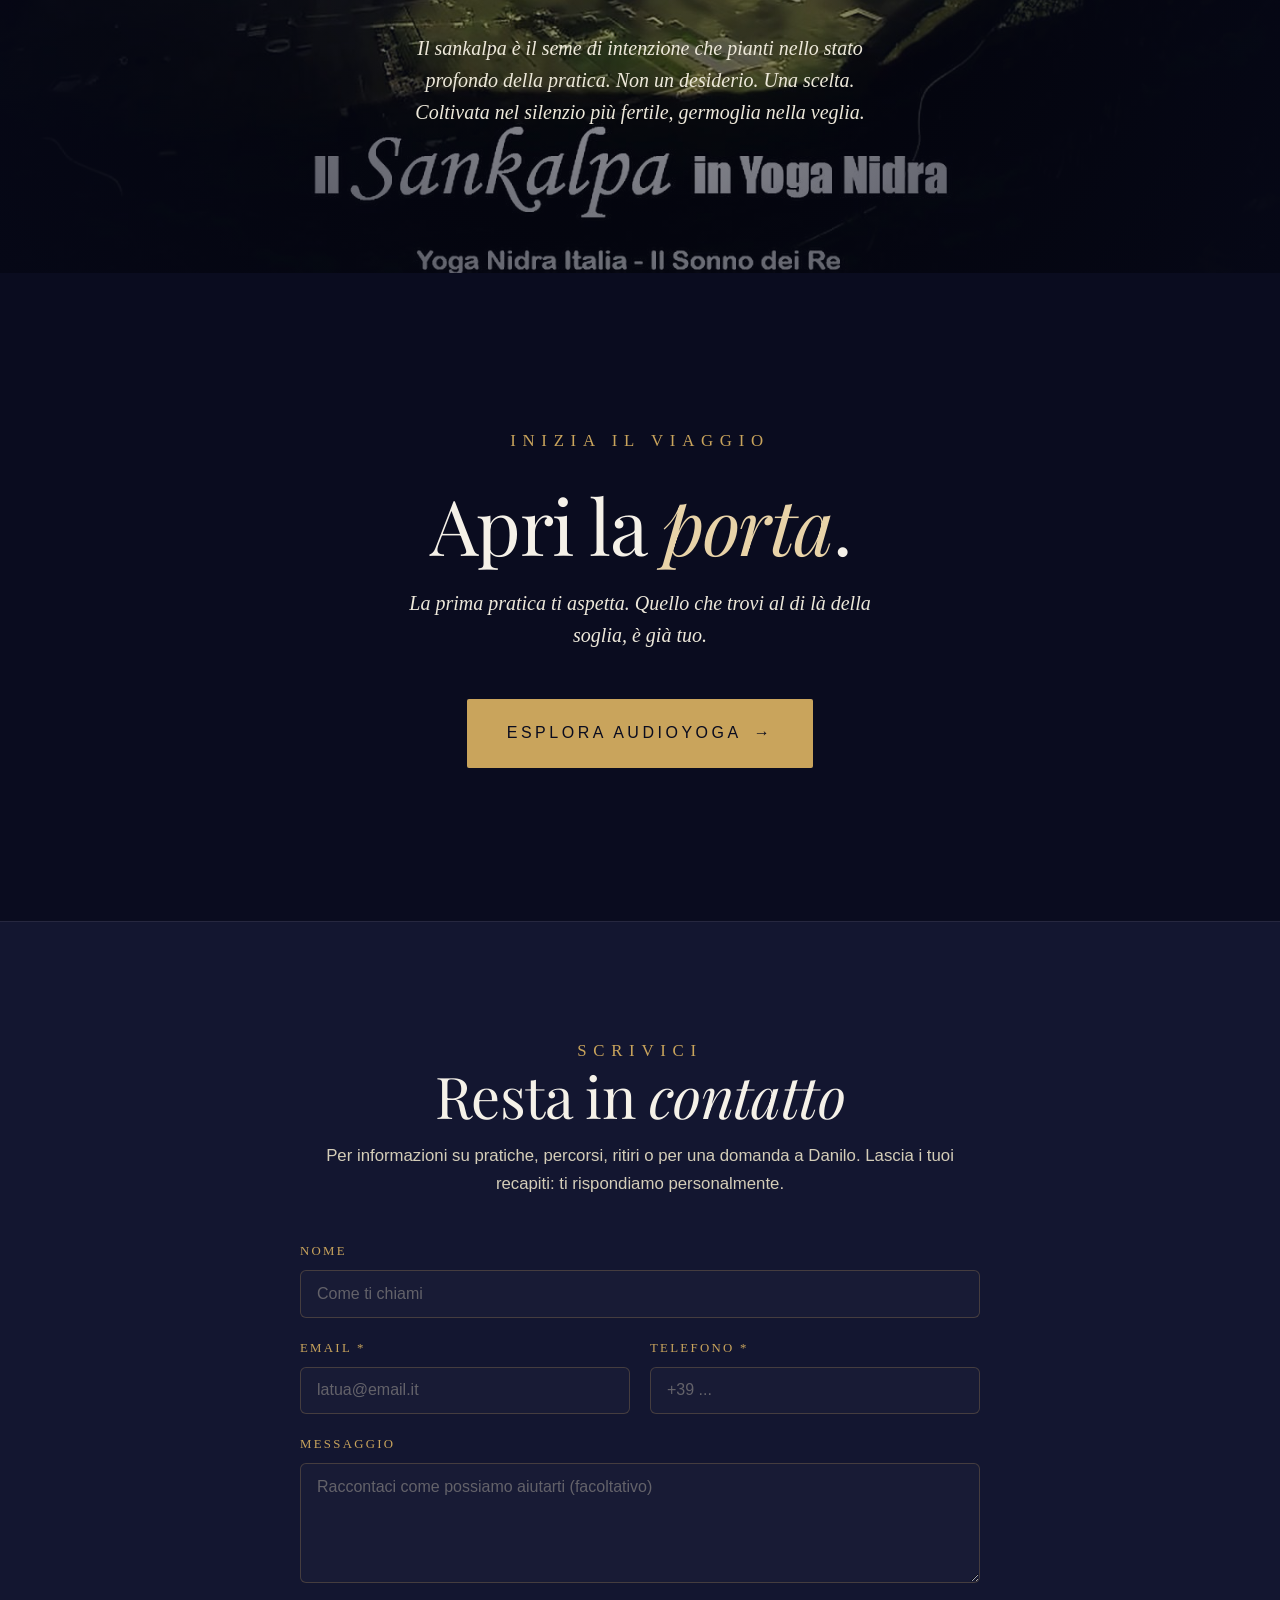
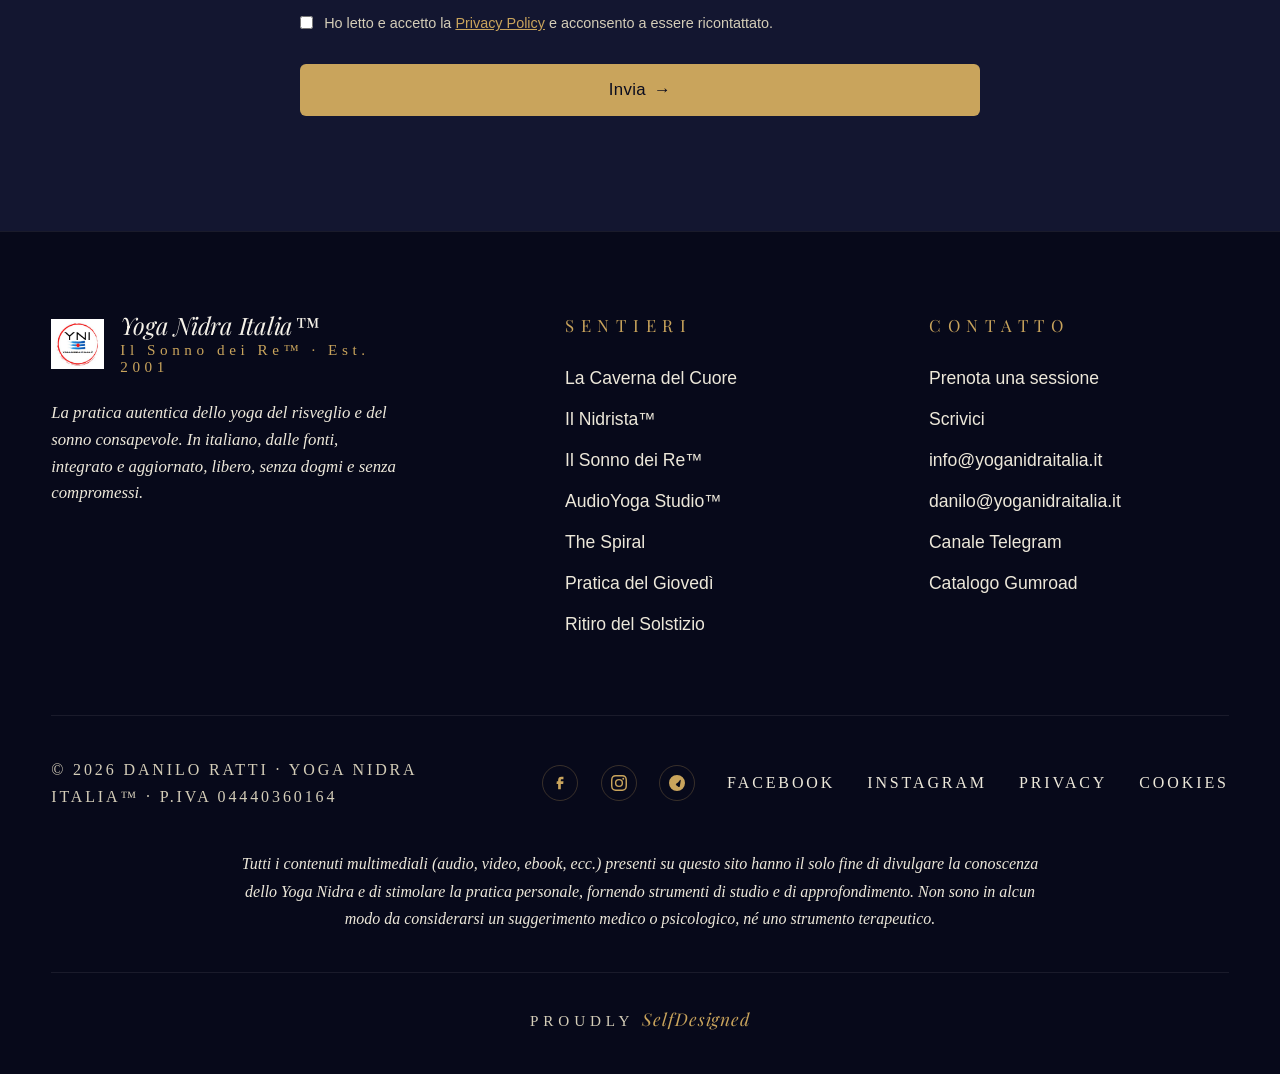
==== commit d37e60d5: "Prenotazioni online + recensioni strutturate #2 Prenotazioni: - Nuova pagina prenota.html con modulo" ====
--- a/index.html
+++ b/index.html
@@ -1991,6 +1991,40 @@
         "https://www.facebook.com/yoganidraitalia",
         "https://www.instagram.com/yoganidraitalia",
         "https://t.me/yoganidraitalia"
+      ],
+      "review": [
+        {
+          "@type": "Review",
+          "author": {
+            "@type": "Person",
+            "name": "Giada"
+          },
+          "reviewBody": "Sto cominciando a notare un cambiamento nella qualità del sonno. Per me è sempre stato un problema. Ma da qualche giorno il sonno è diventato quasi 'amico'. Sento più centratura e più morbidezza, e tanta gioia."
+        },
+        {
+          "@type": "Review",
+          "author": {
+            "@type": "Person",
+            "name": "Valentina"
+          },
+          "reviewBody": "Ho iniziato a navigare nel corpo senza aspettarmi niente, e invece ci sono stata senza sforzo e per un tempo prolungato. Quando hai detto di visualizzare la luce come stelle, si è spalancato il cielo stellato sopra di me."
+        },
+        {
+          "@type": "Review",
+          "author": {
+            "@type": "Person",
+            "name": "Stevens B."
+          },
+          "reviewBody": "Il mio lavoro è pesante, ad alto stress. La tensione non riesco a scioglierla nemmeno con le lezioni di yoga, ma Nidra mi tocca molto. Dopo la pratica sono più tranquillo, appagato, sorridente."
+        },
+        {
+          "@type": "Review",
+          "author": {
+            "@type": "Person",
+            "name": "Chiara V."
+          },
+          "reviewBody": "Grazie per il bellissimo viaggio che mi hai fatto intraprendere con Yoga Nidra. La montagna innevata è rimasta impressa nella mia mente e la caverna nel mio cuore."
+        }
       ]
     },
     {
@@ -2521,6 +2555,7 @@
 </section>
 
 <!-- ========== CONTATTI ========== -->
+<!-- netlify form: contatti -->
 <section class="contatti" id="contatti">
   <div class="contatti-inner">
     <span class="eyebrow">Scrivici</span>
@@ -2595,6 +2630,7 @@
     <div class="footer-col">
       <h4>Contatto</h4>
       <ul>
+        <li><a href="/prenota">Prenota una sessione</a></li>
         <li><a href="#contatti">Scrivici</a></li>
         <li><a href="mailto:info@yoganidraitalia.it">info@yoganidraitalia.it</a></li>
         <li><a href="mailto:danilo@yoganidraitalia.it">danilo@yoganidraitalia.it</a></li>
--- a/assets/contact-form.css
+++ b/assets/contact-form.css
@@ -33,7 +33,8 @@
   margin-bottom: 0.5rem;
 }
 .contatti .field input,
-.contatti .field textarea {
+.contatti .field textarea,
+.contatti .field select {
   width: 100%;
   background: var(--bg-card, #181b35);
   border: 1px solid var(--line-strong, rgba(201,164,92,0.25));
@@ -44,8 +45,18 @@
   font-size: 1rem;
   transition: border-color 0.25s ease, box-shadow 0.25s ease;
 }
+.contatti .field select {
+  appearance: none;
+  -webkit-appearance: none;
+  background-image: url("data:image/svg+xml,%3Csvg xmlns='http://www.w3.org/2000/svg' width='12' height='8' viewBox='0 0 12 8'%3E%3Cpath fill='%23c9a45c' d='M6 8 0 0h12z'/%3E%3C/svg%3E");
+  background-repeat: no-repeat;
+  background-position: right 1rem center;
+  padding-right: 2.5rem;
+  cursor: pointer;
+}
 .contatti .field input:focus,
-.contatti .field textarea:focus {
+.contatti .field textarea:focus,
+.contatti .field select:focus {
   outline: none;
   border-color: var(--gold, #c9a45c);
   box-shadow: 0 0 0 3px rgba(201, 164, 92, 0.15);
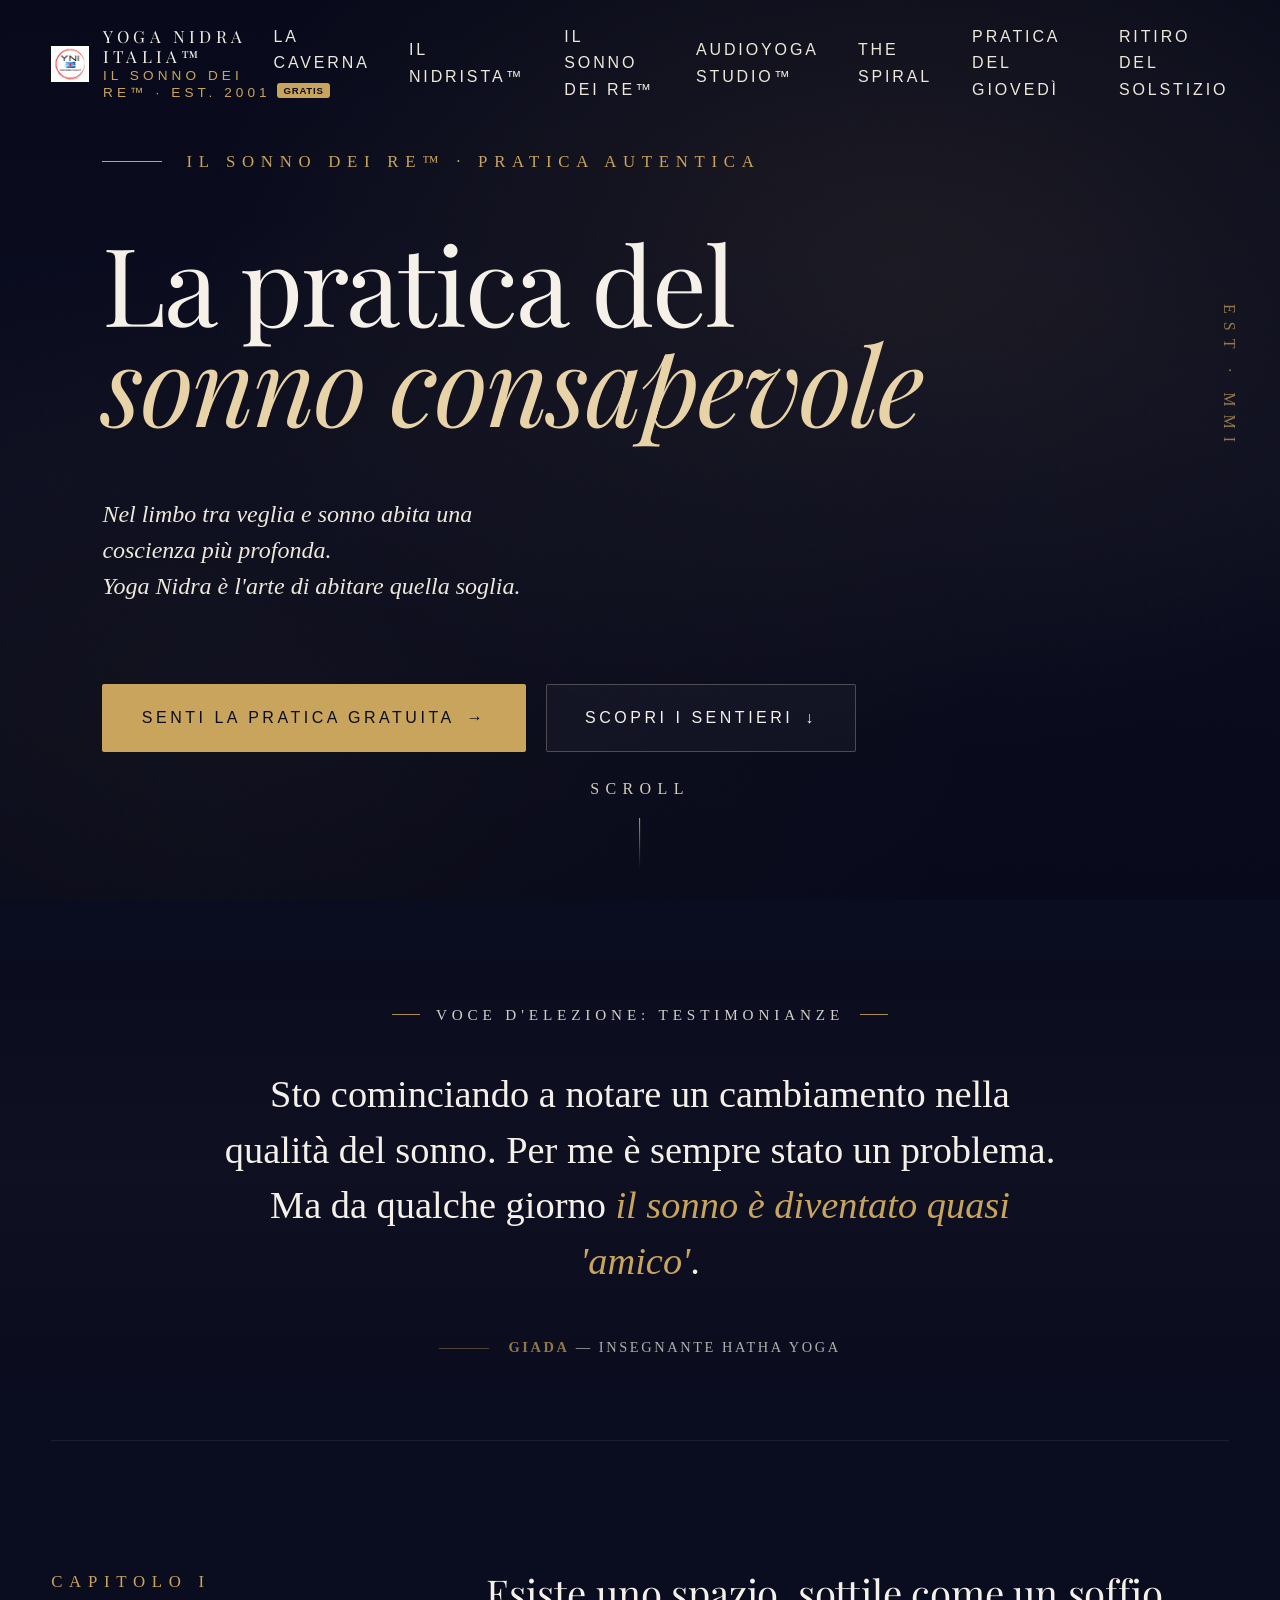
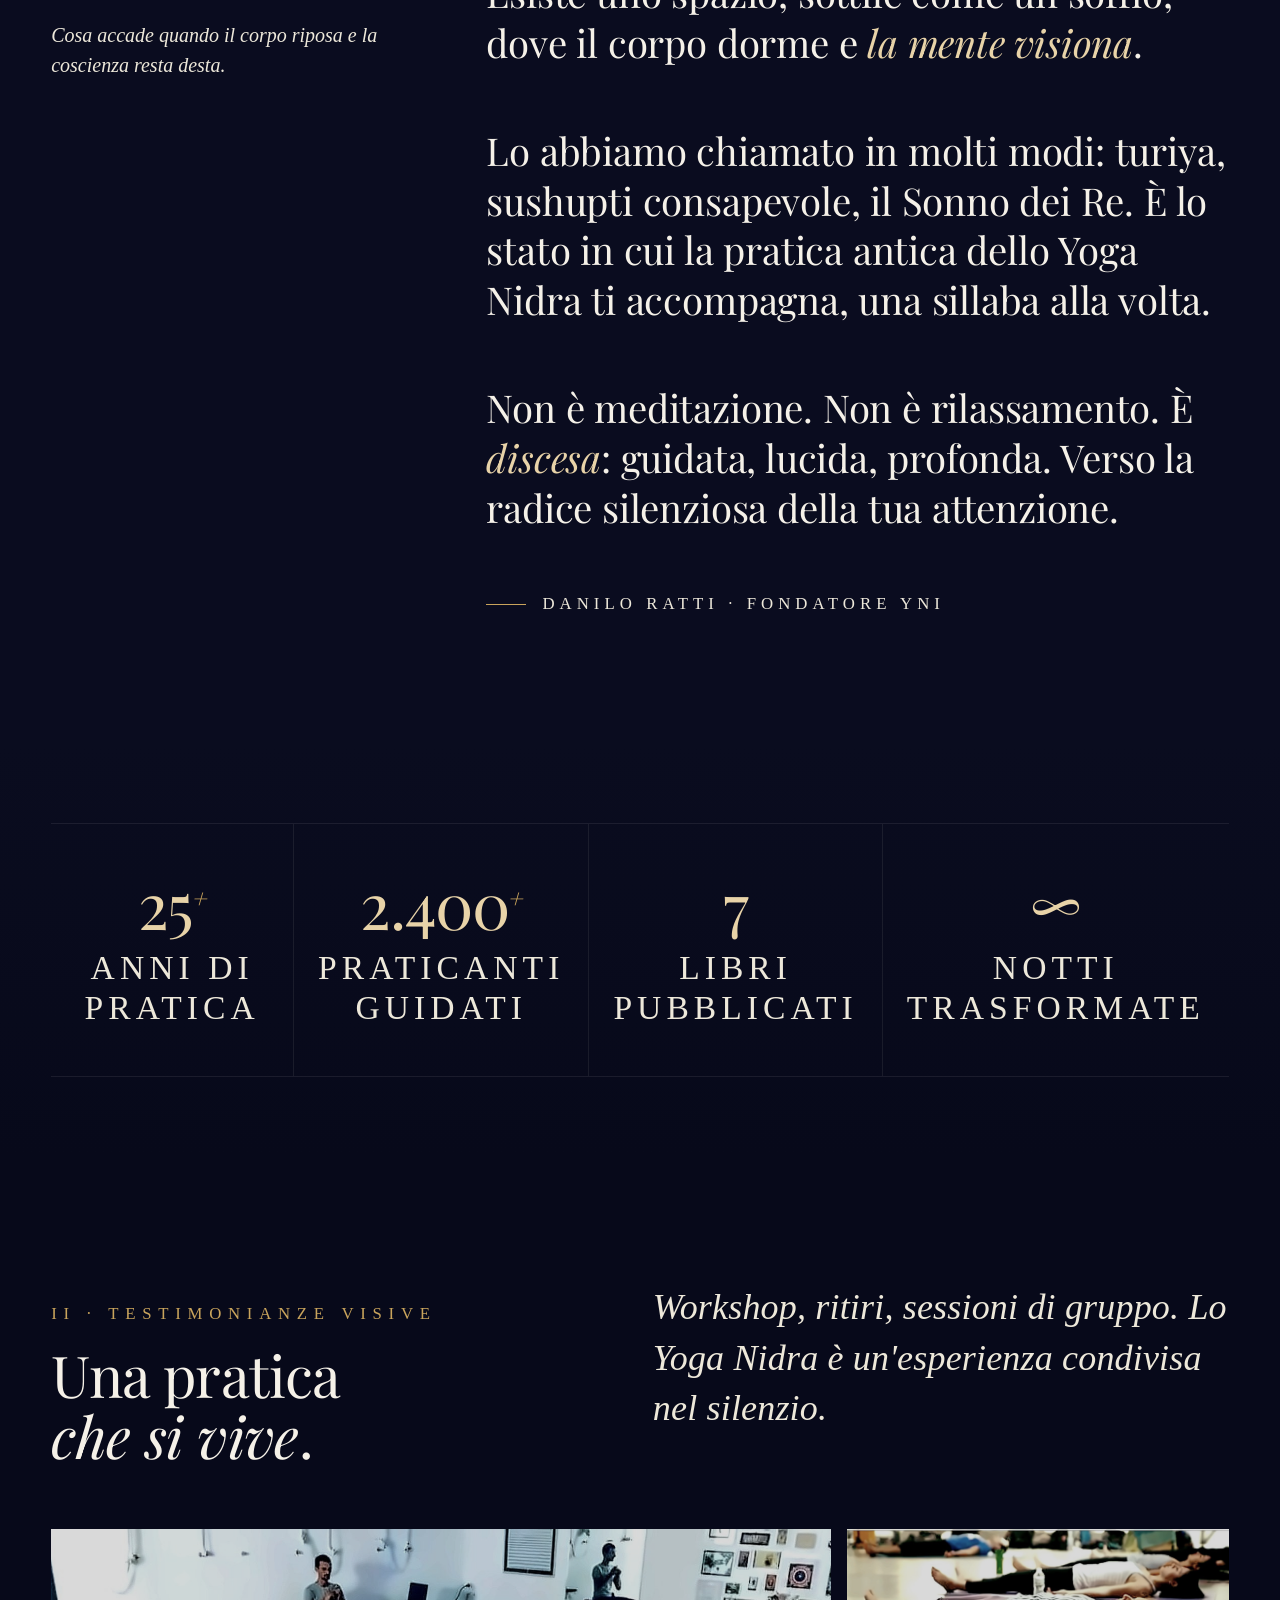
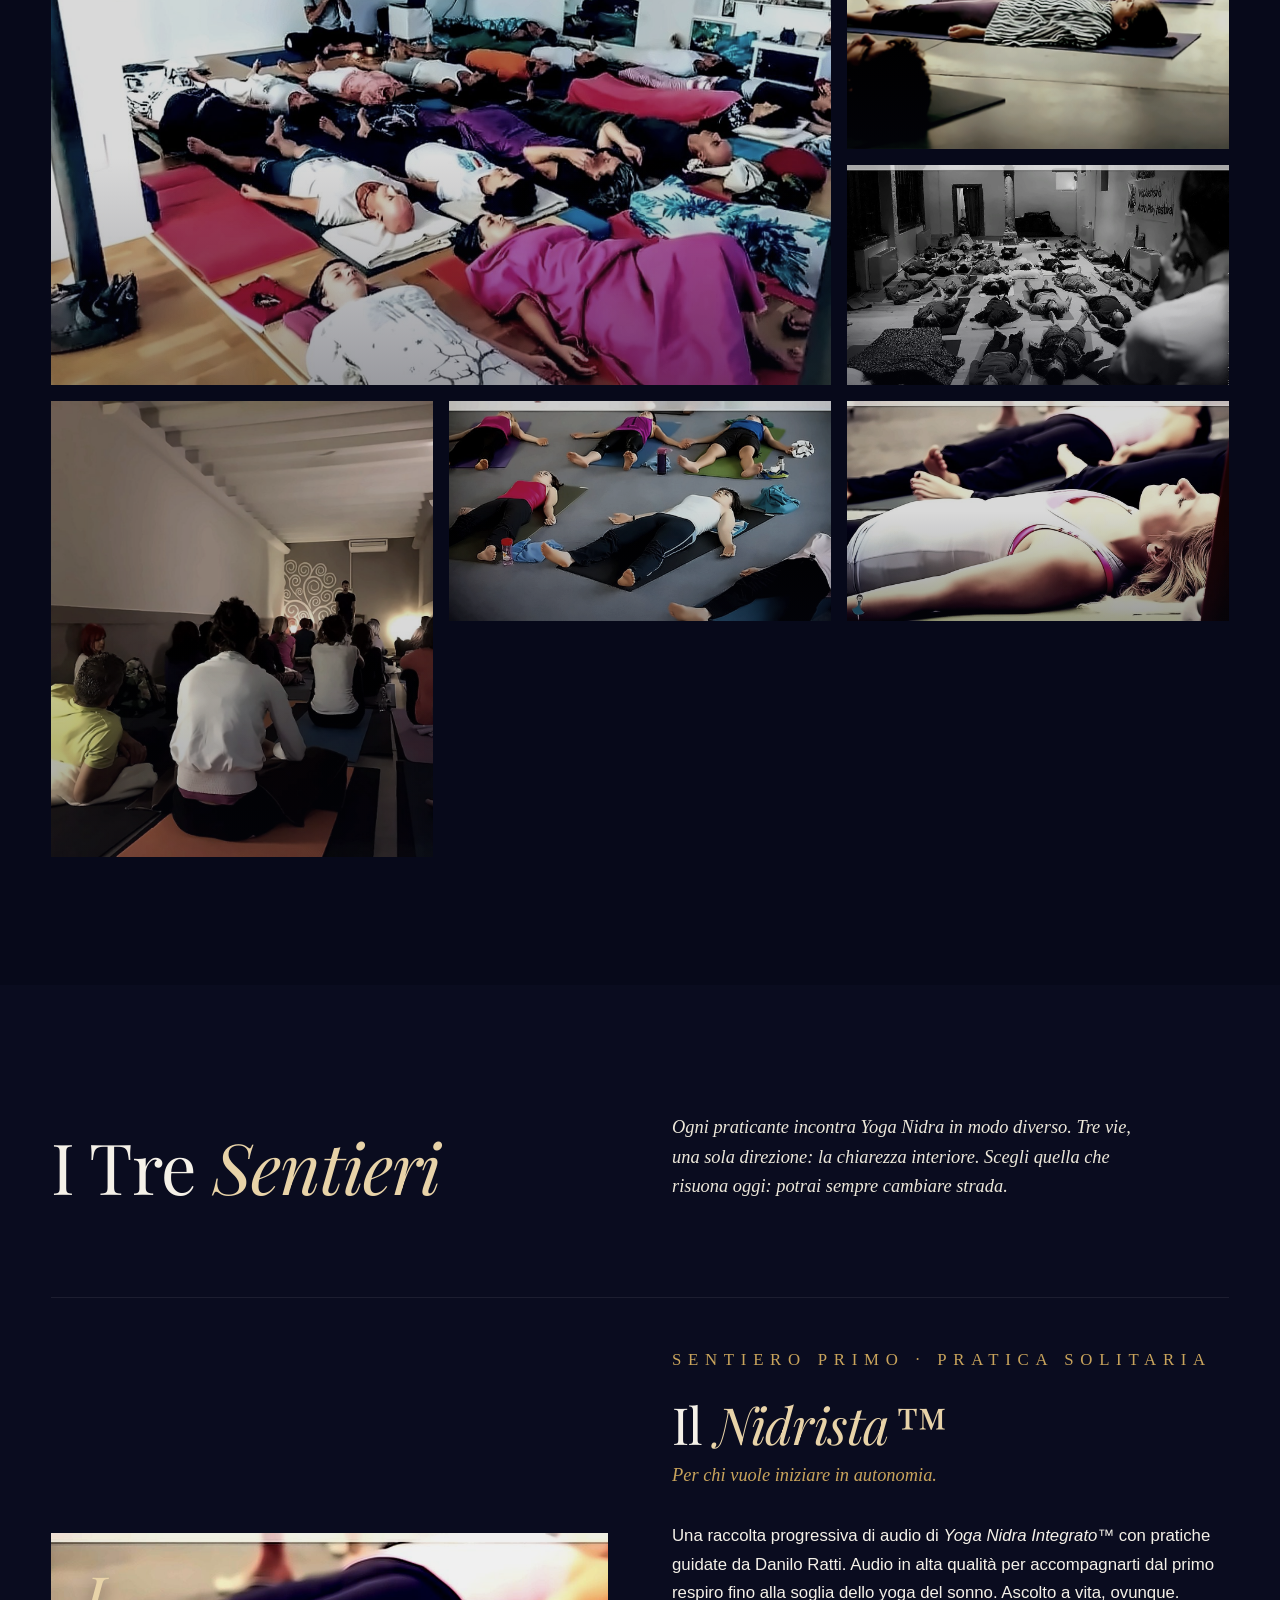
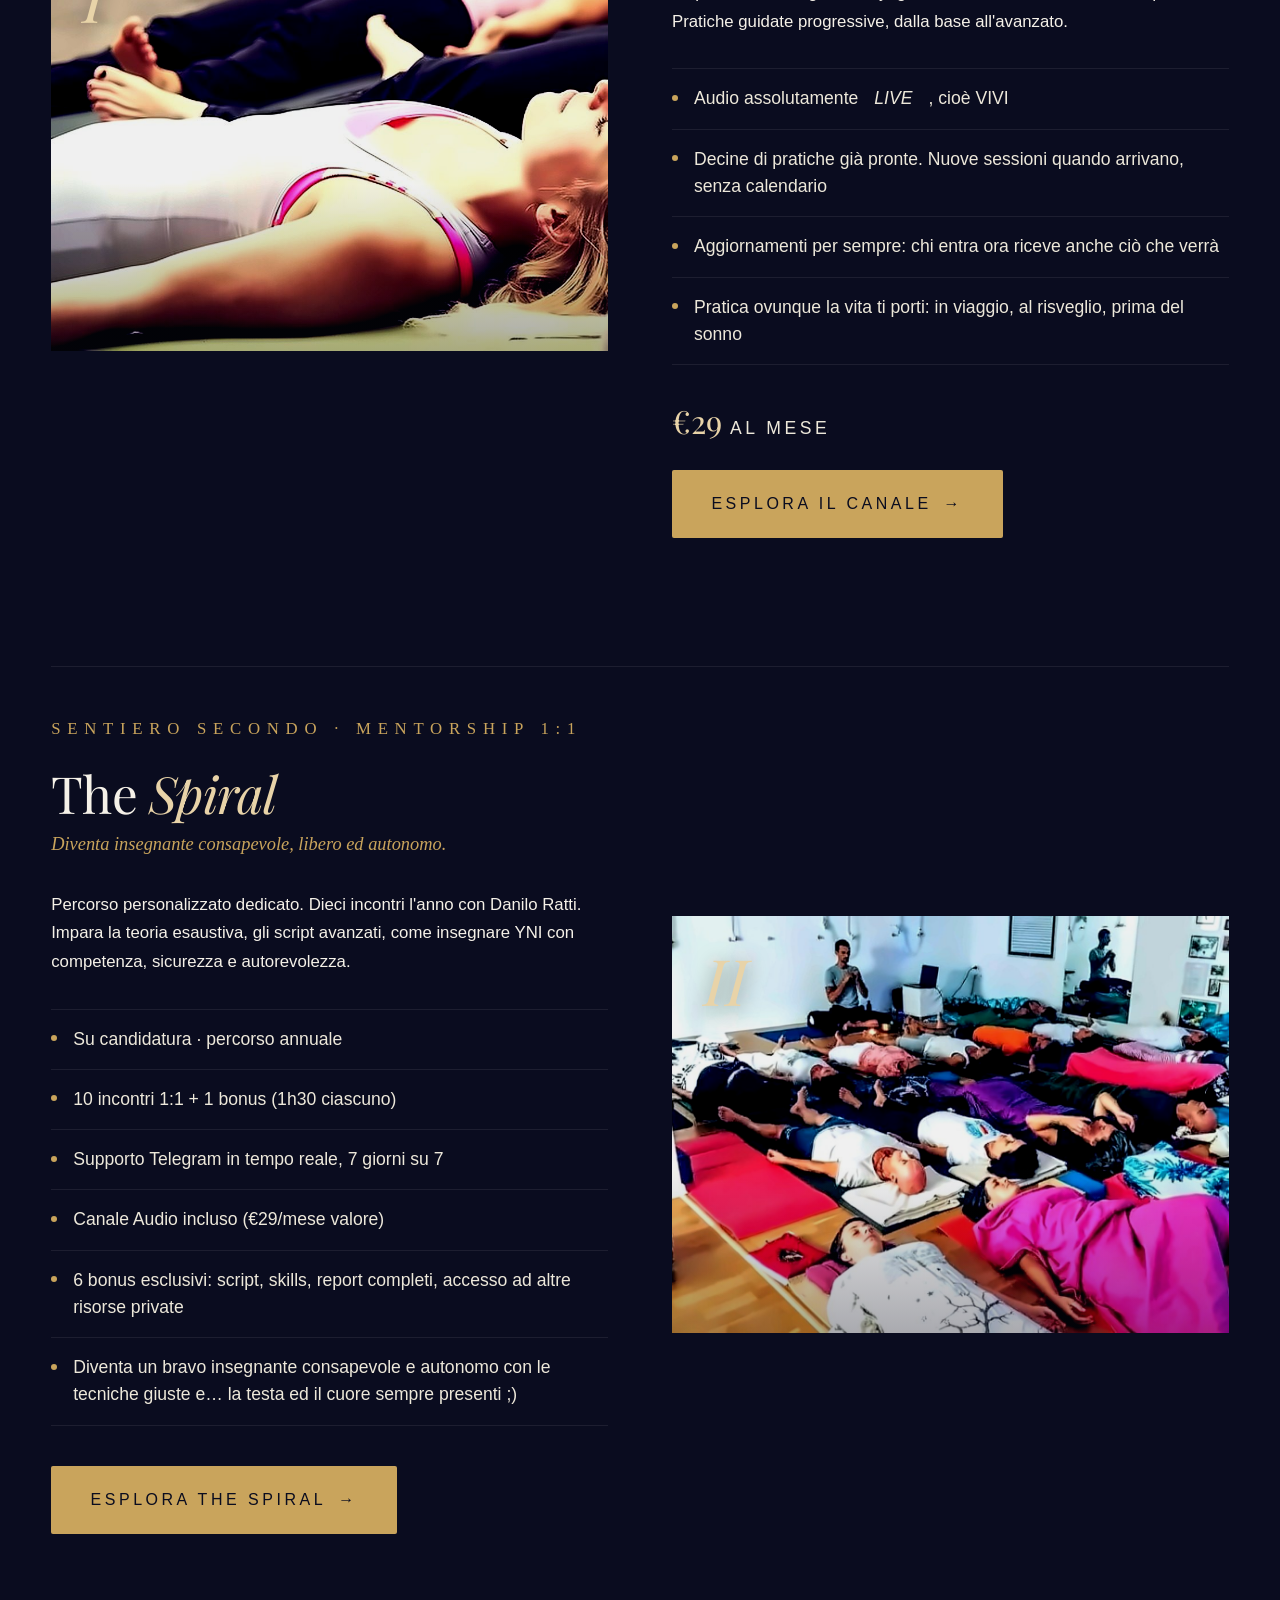
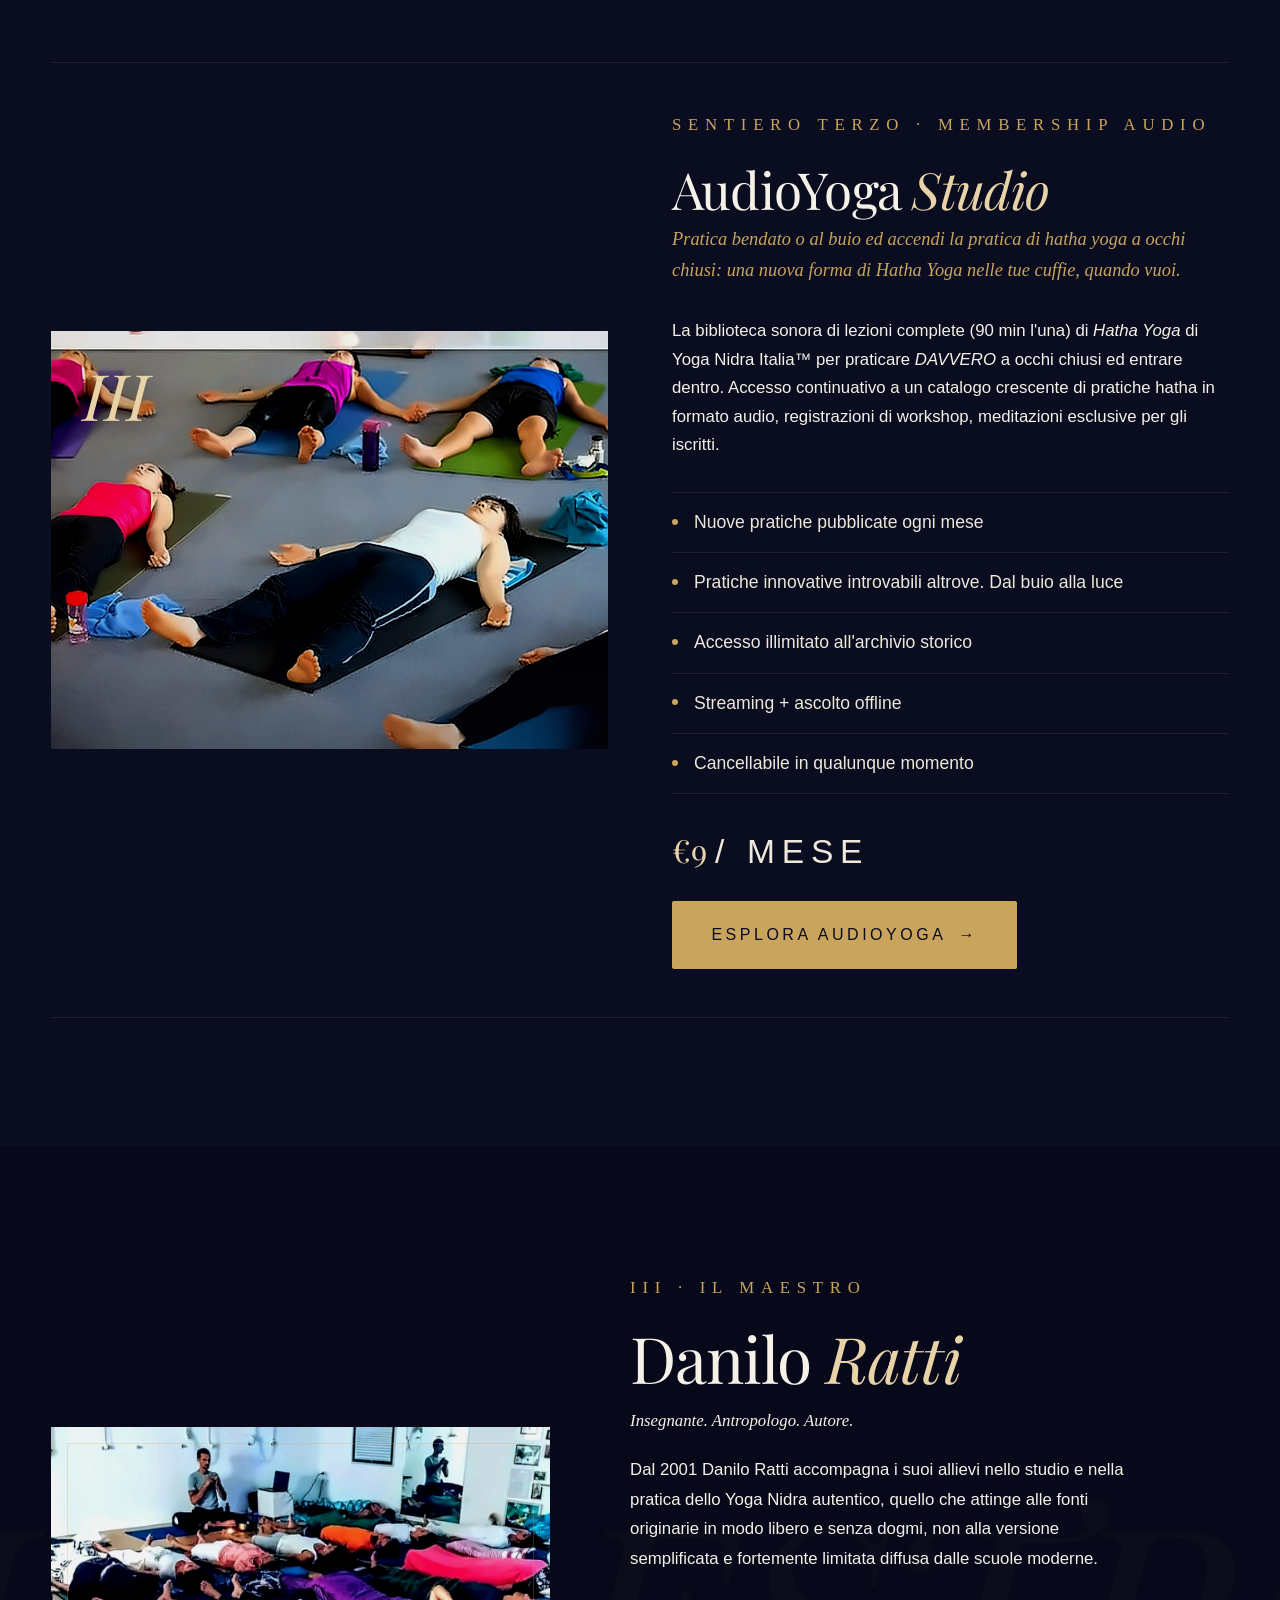
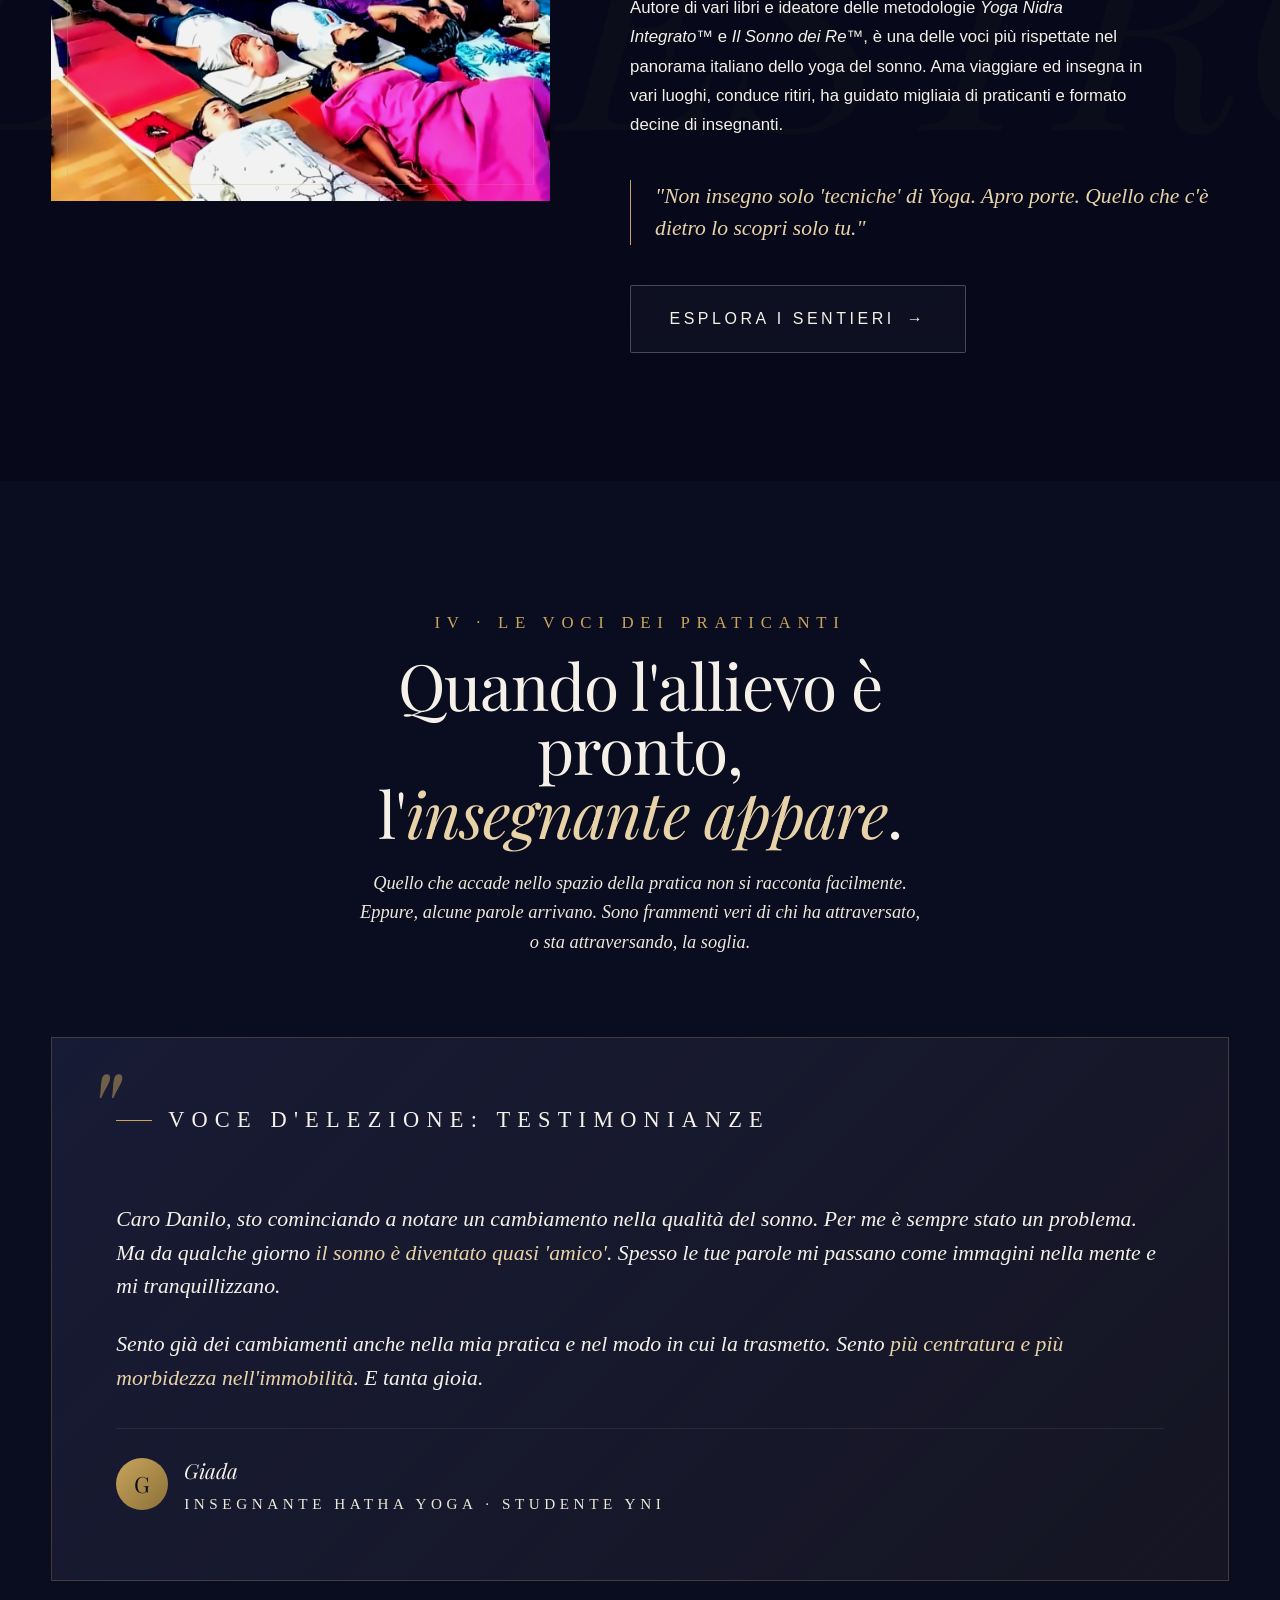
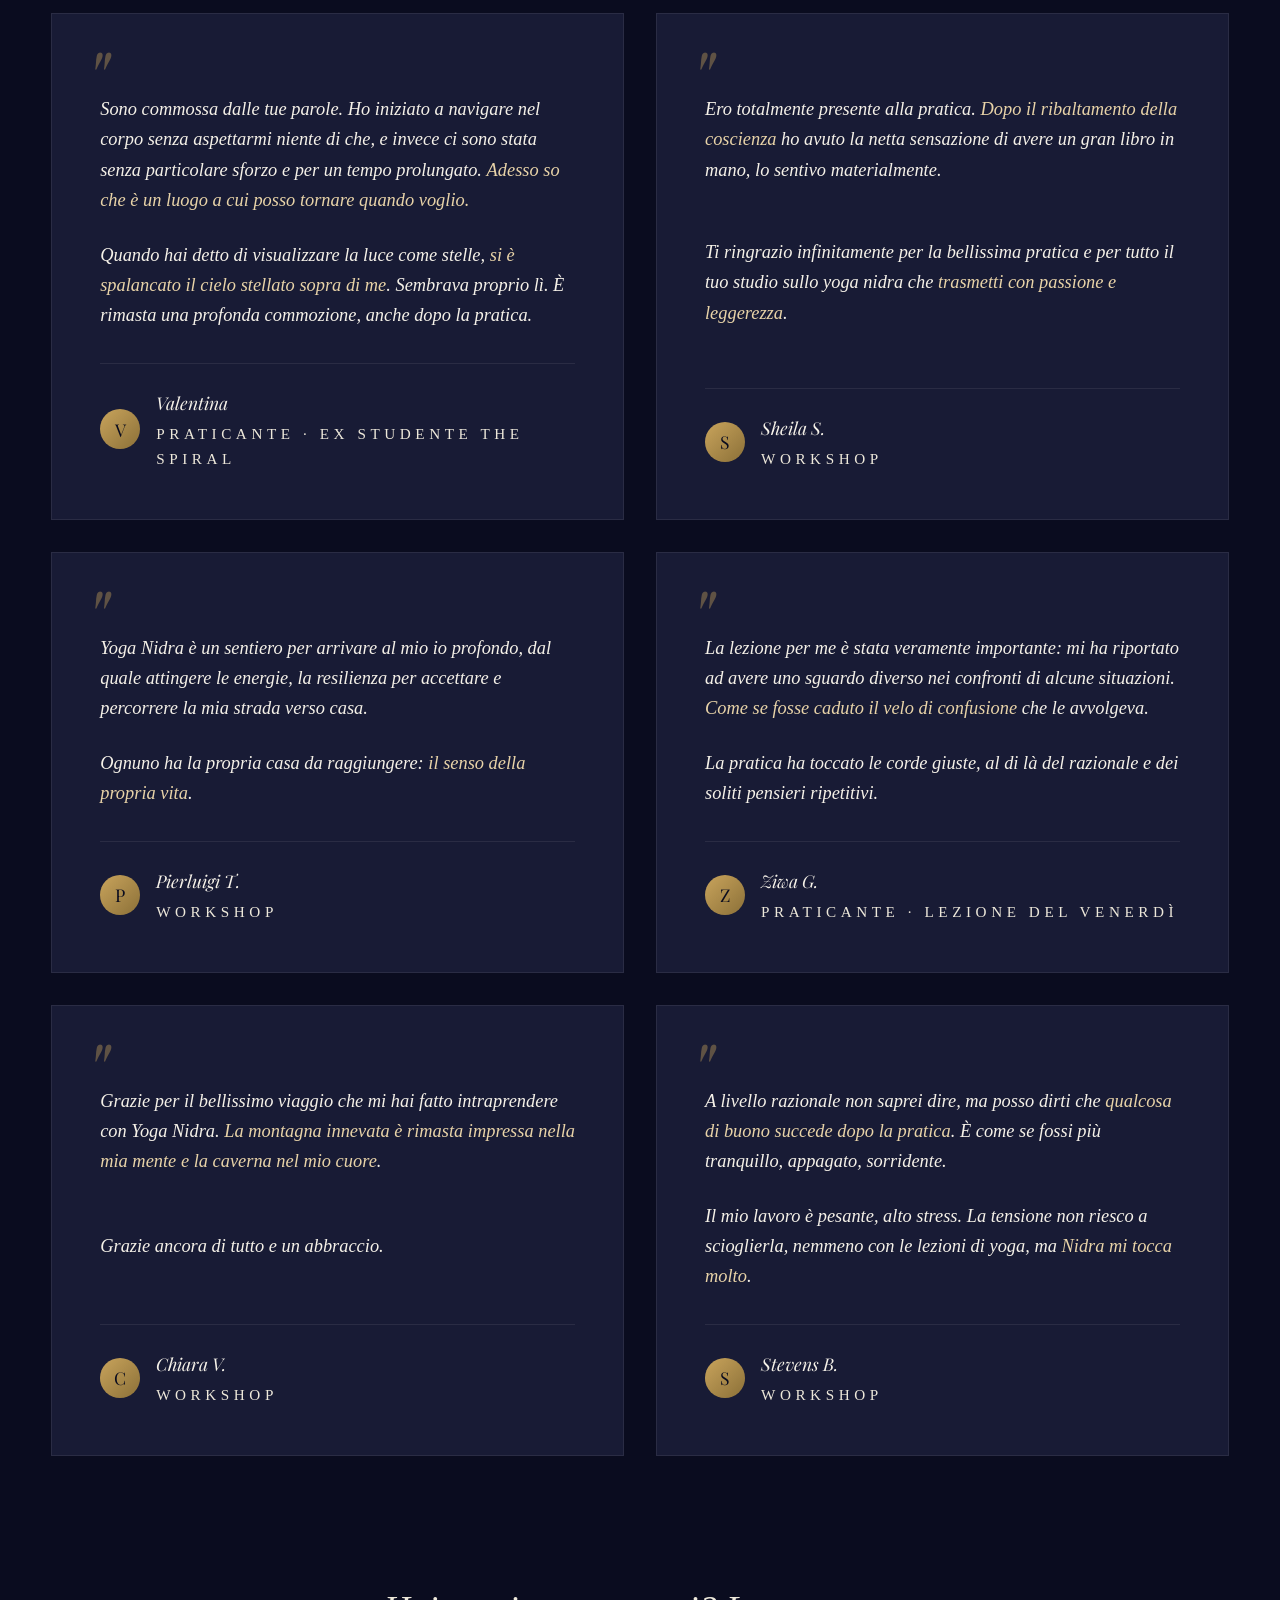
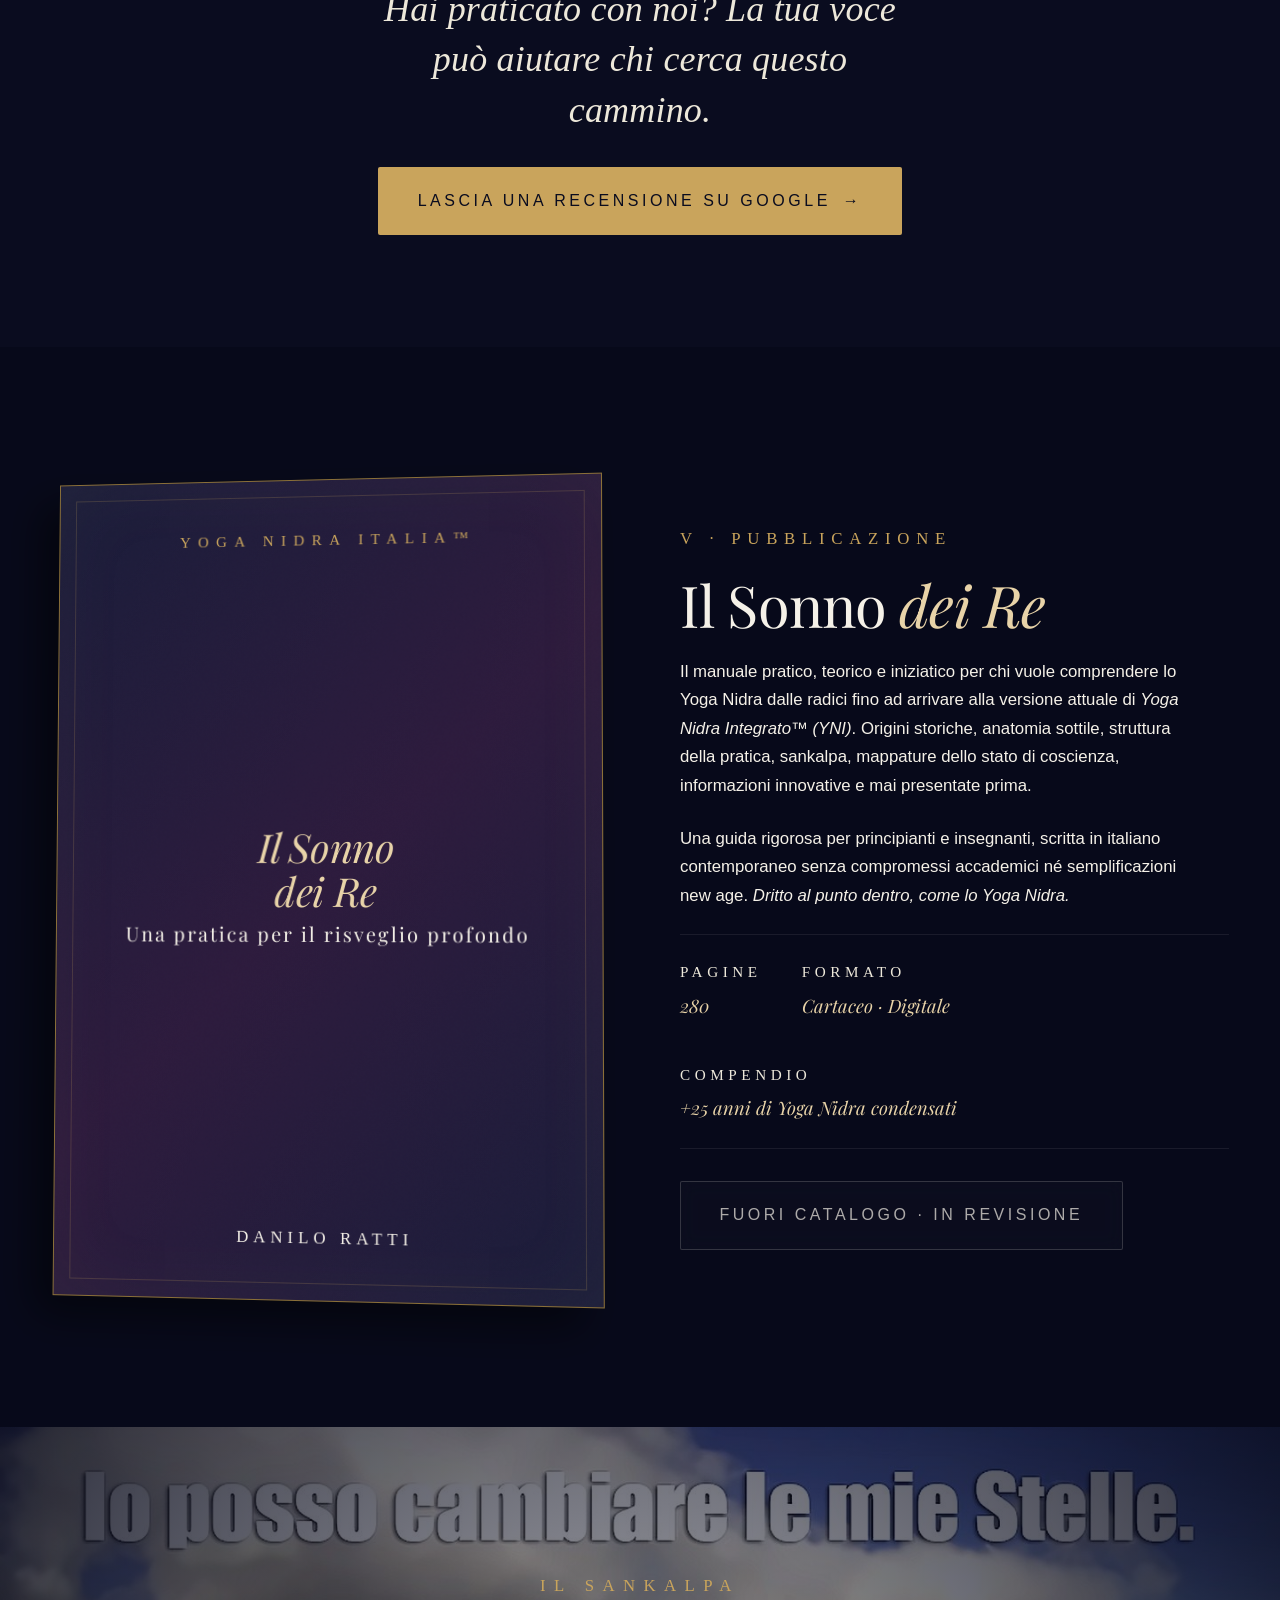
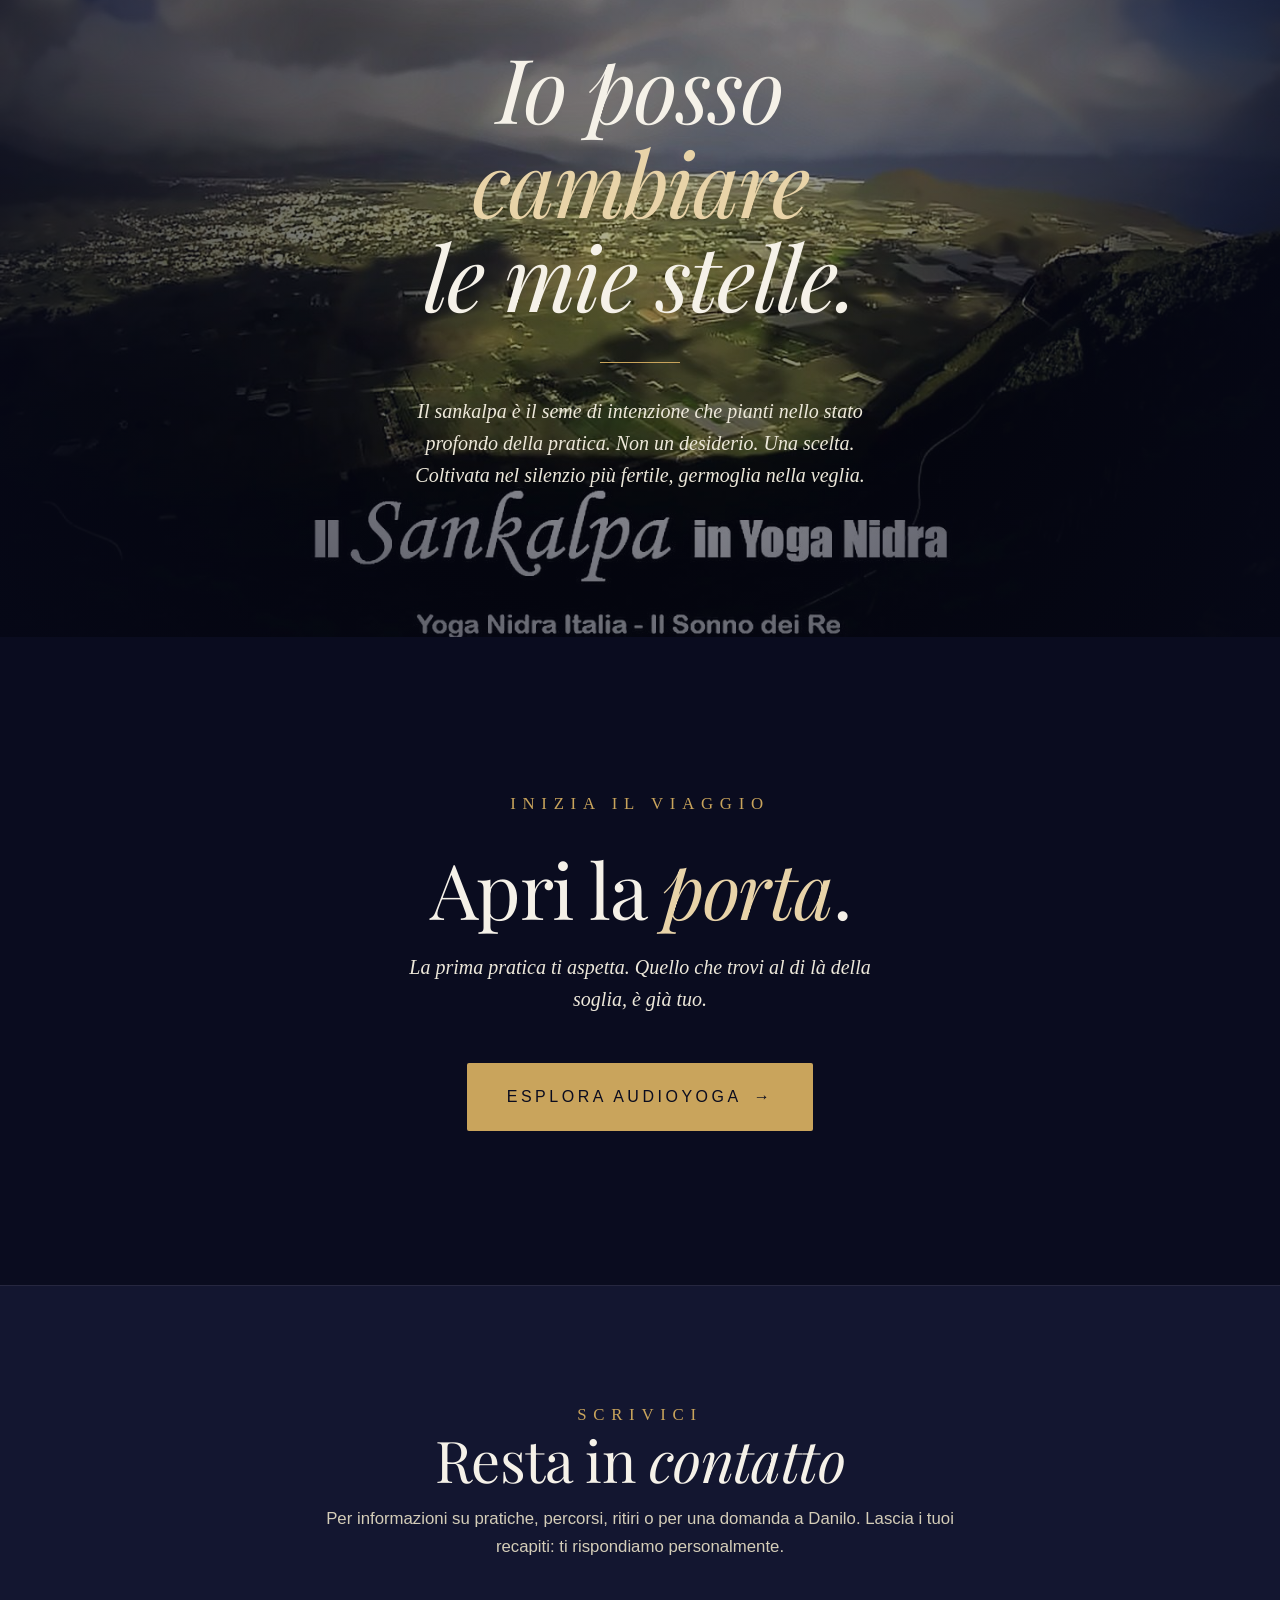
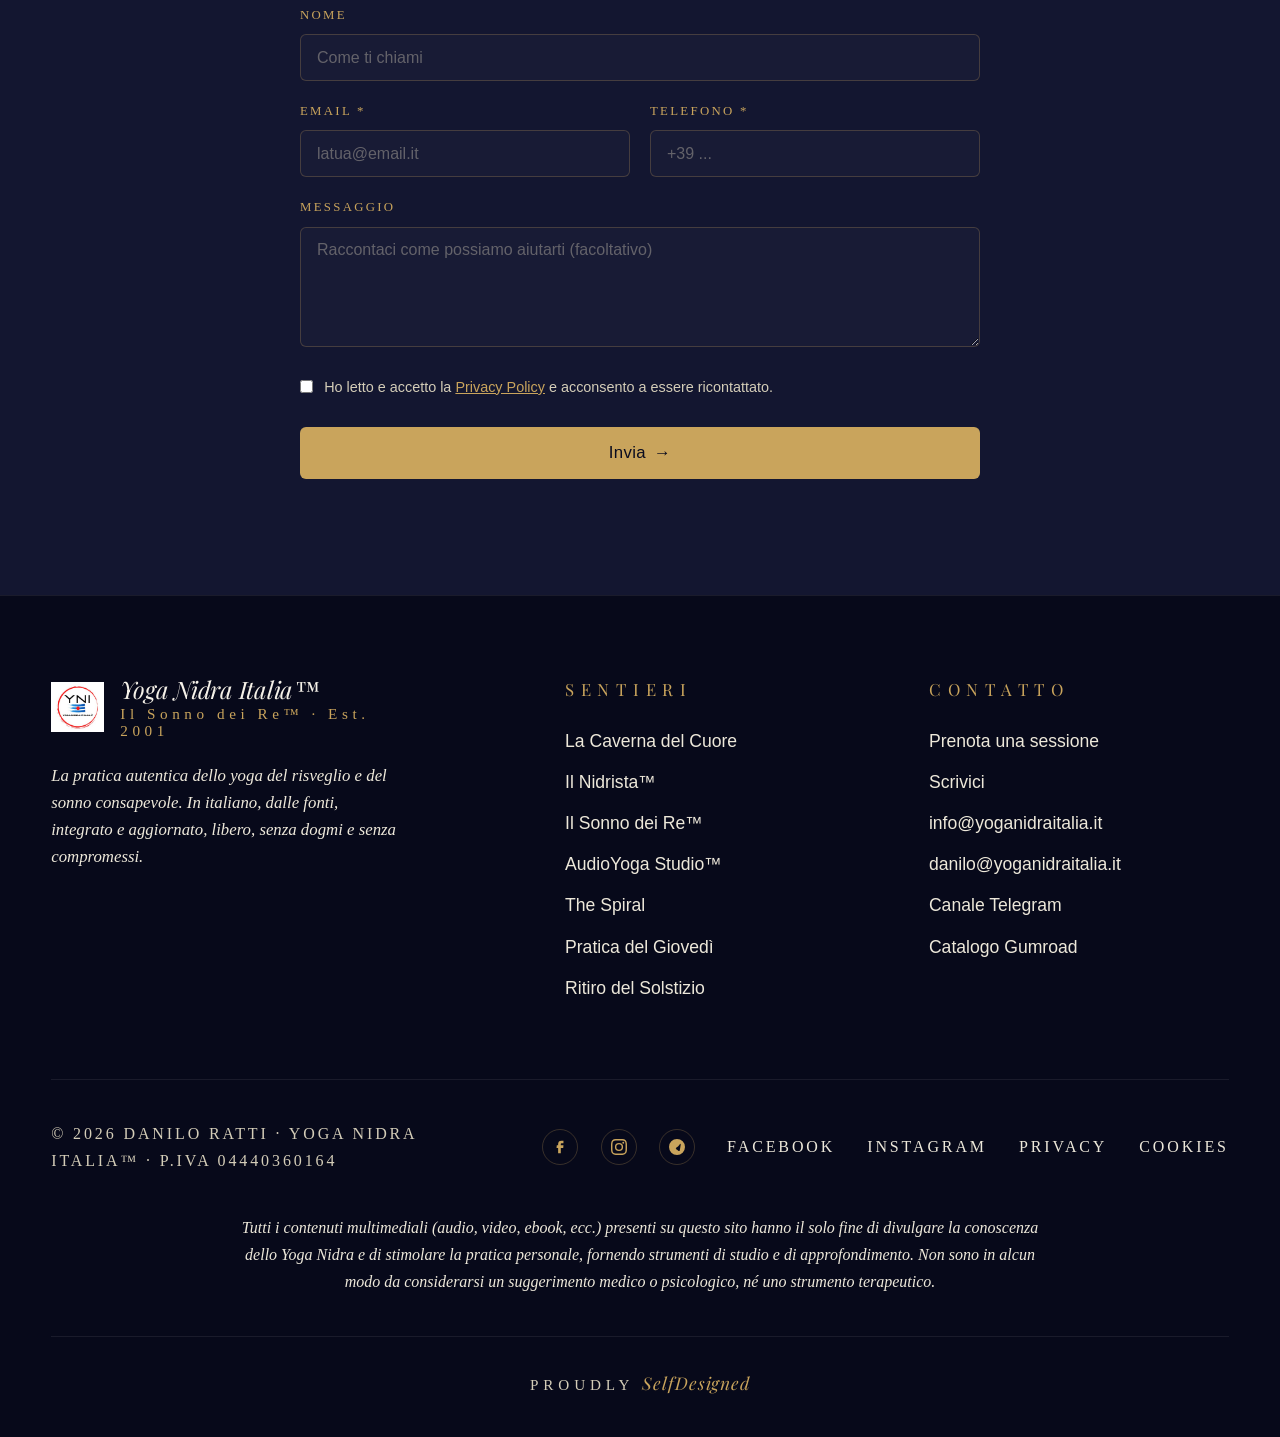
==== commit 0c86e663: "Aggiunge pulsante 'Lascia una recensione su Google' nella home Collega la scheda Google Business (vi" ====
--- a/index.html
+++ b/index.html
@@ -2482,6 +2482,16 @@
   </div>
 </section>
 
+<!-- ========== RECENSIONE GOOGLE CTA ========== -->
+<div style="background: var(--bg-base); text-align: center; padding: 0 var(--gutter) clamp(4rem, 9vw, 7rem);">
+  <p class="serif-quote" style="max-width: 30ch; margin: 0 auto 2rem; color: var(--text-muted);">
+    Hai praticato con noi? La tua voce può aiutare chi cerca questo cammino.
+  </p>
+  <a href="https://maps.google.com/?cid=1651596245206075812" target="_blank" rel="noopener" class="btn btn-primary">
+    Lascia una recensione su Google <span class="arrow">→</span>
+  </a>
+</div>
+
 <!-- ========== LIBRO ========== -->
 <section class="libro" id="libro">
   <div class="container">
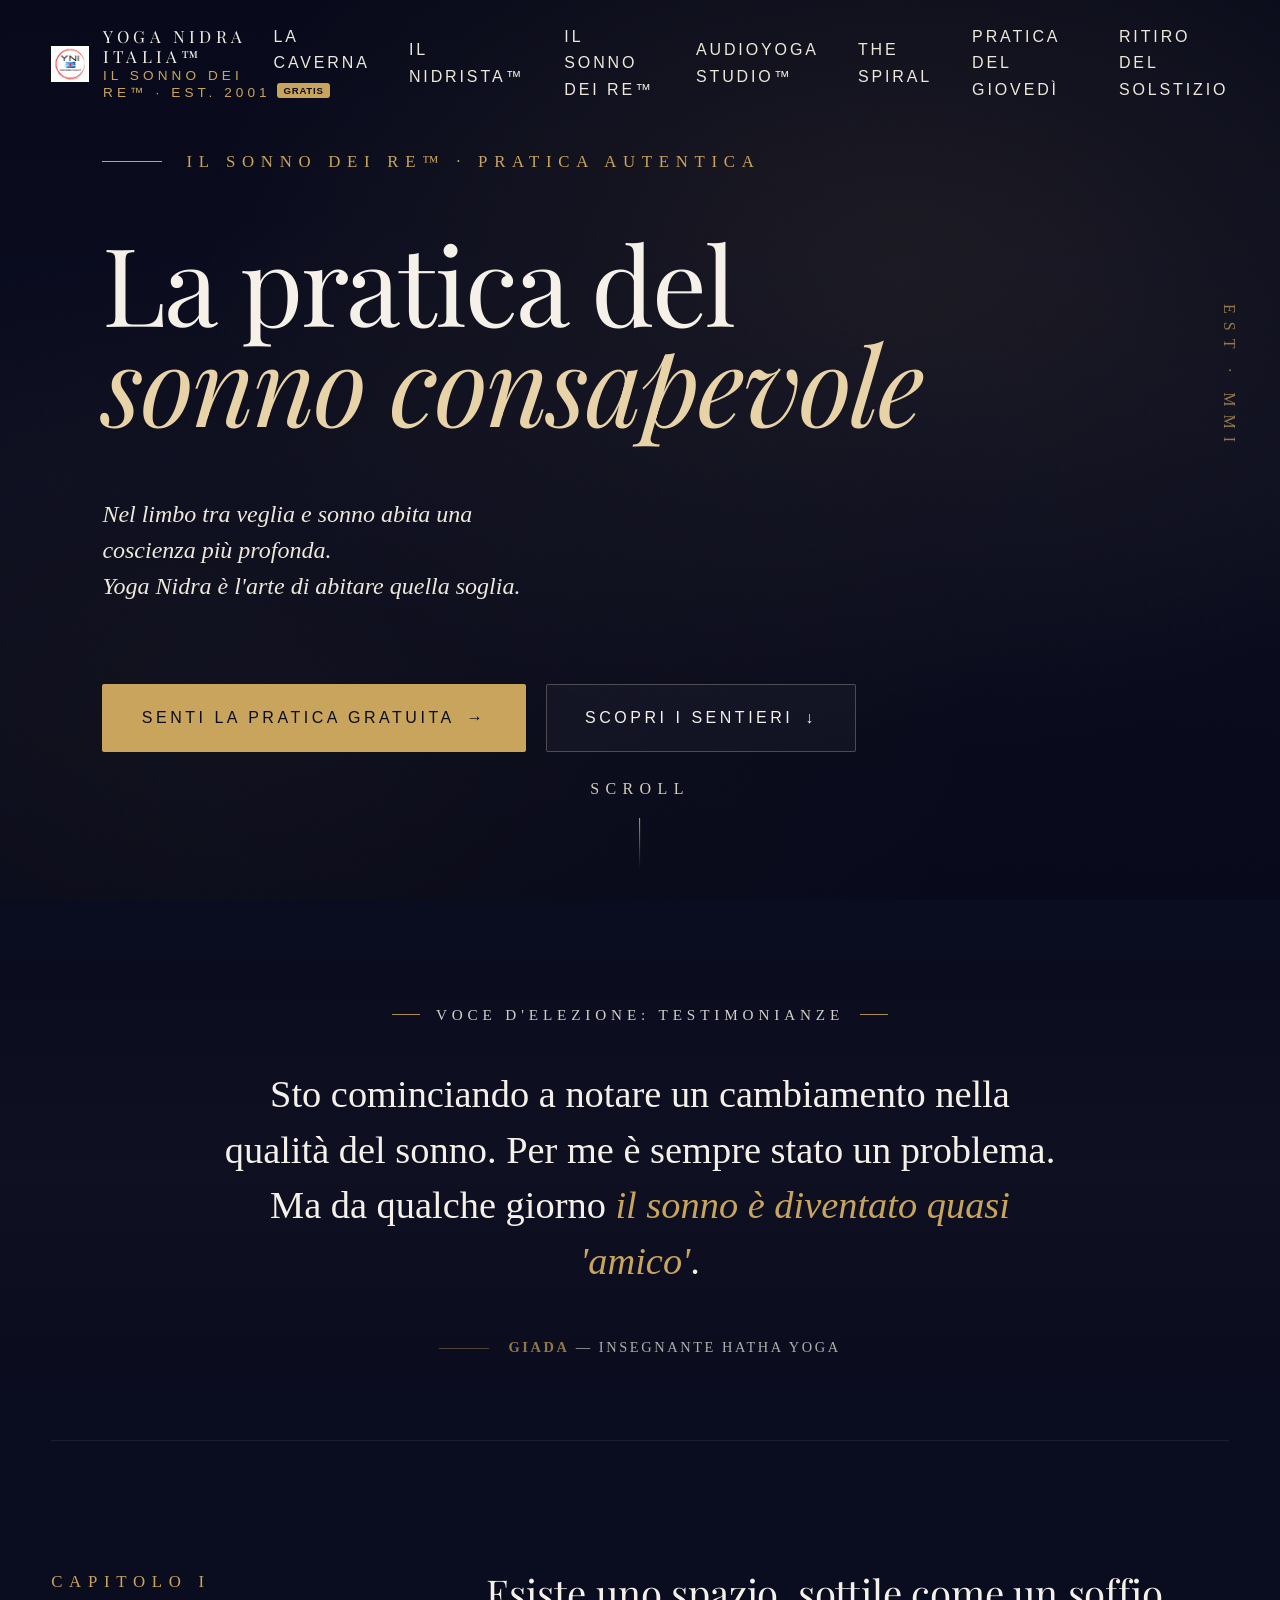
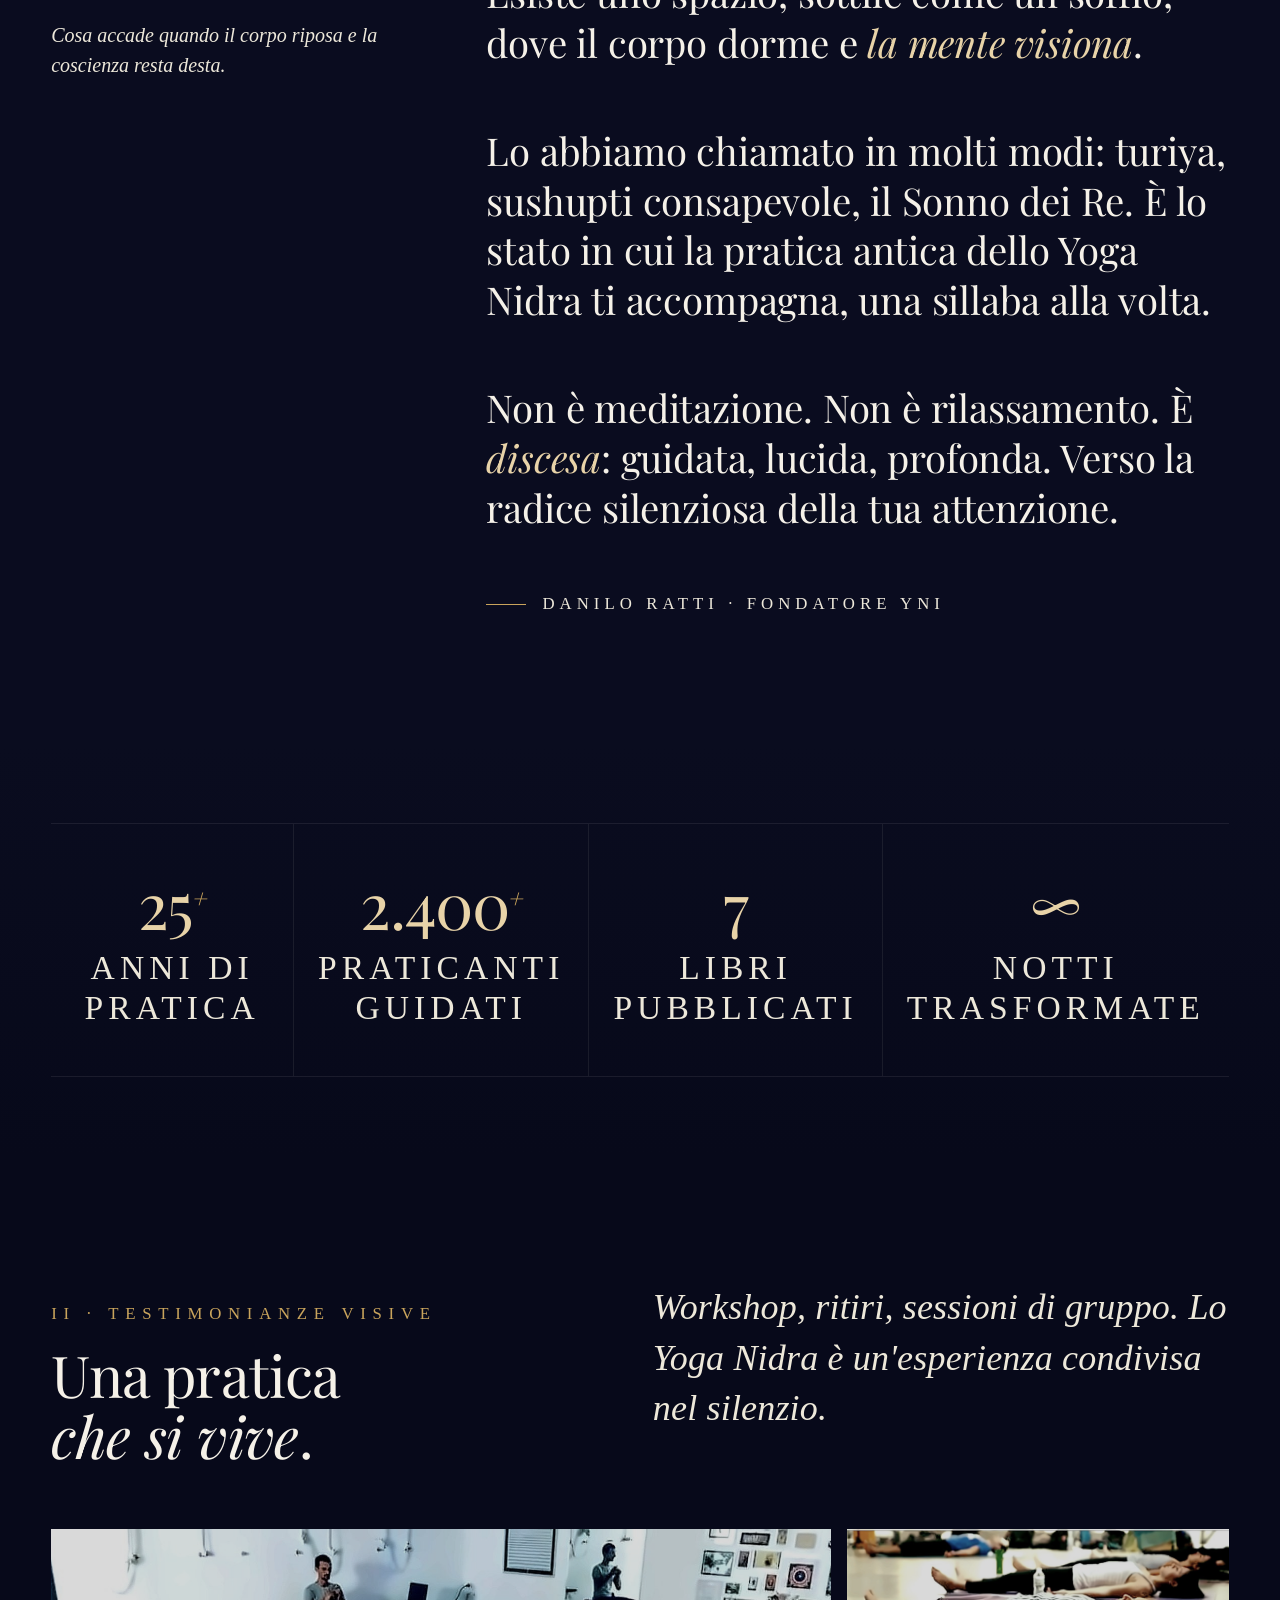
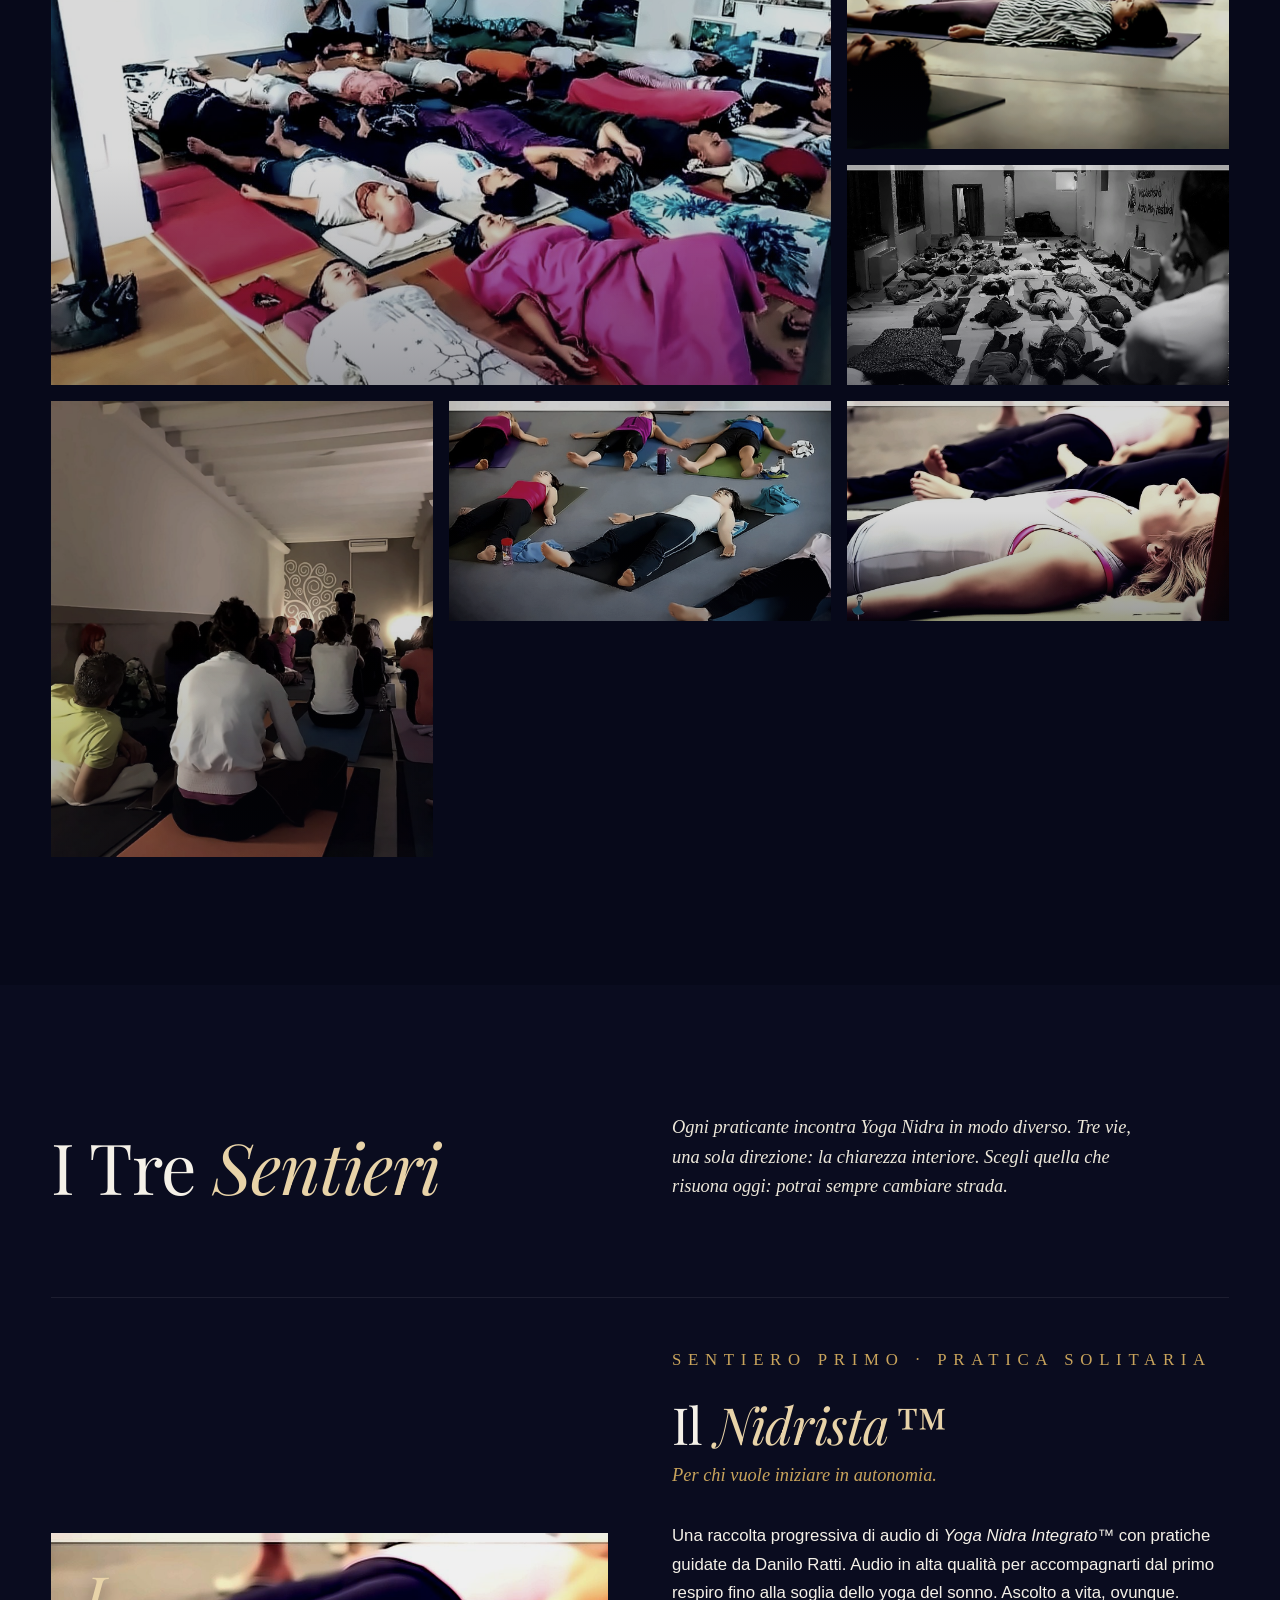
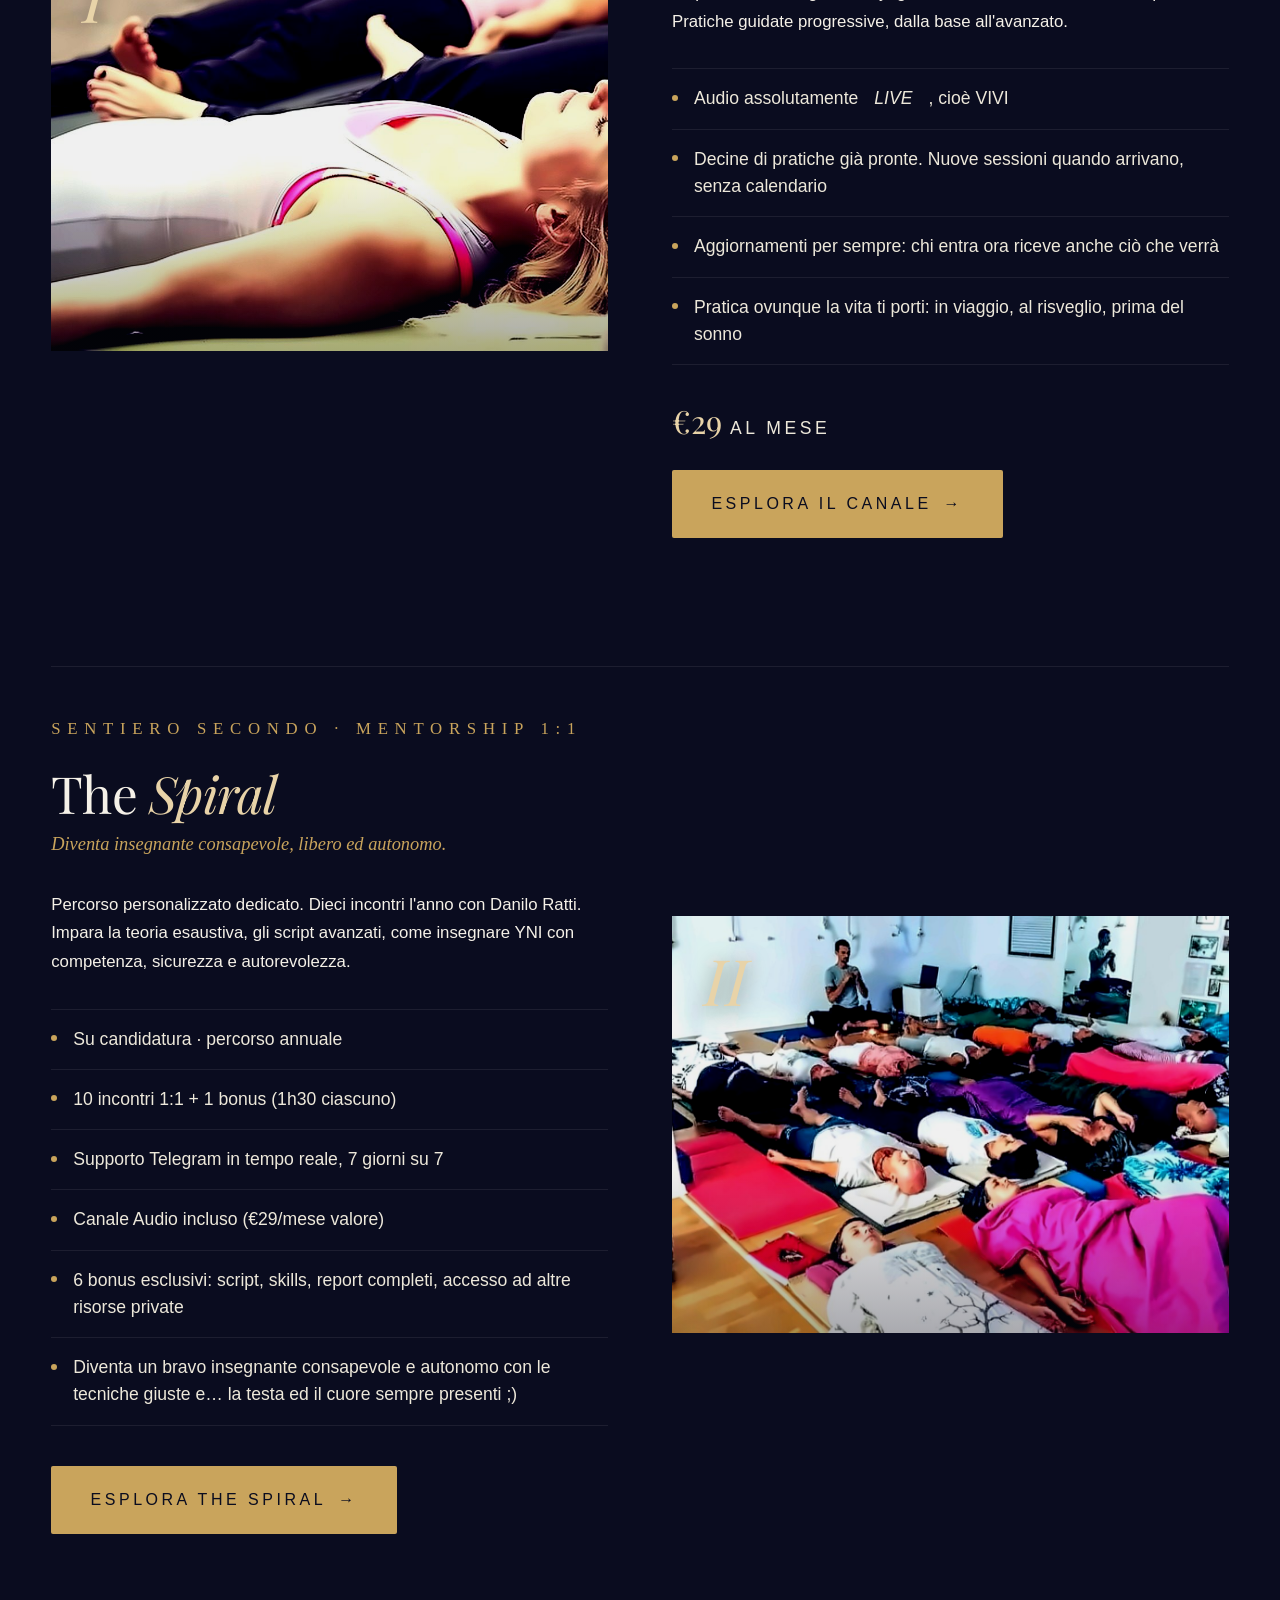
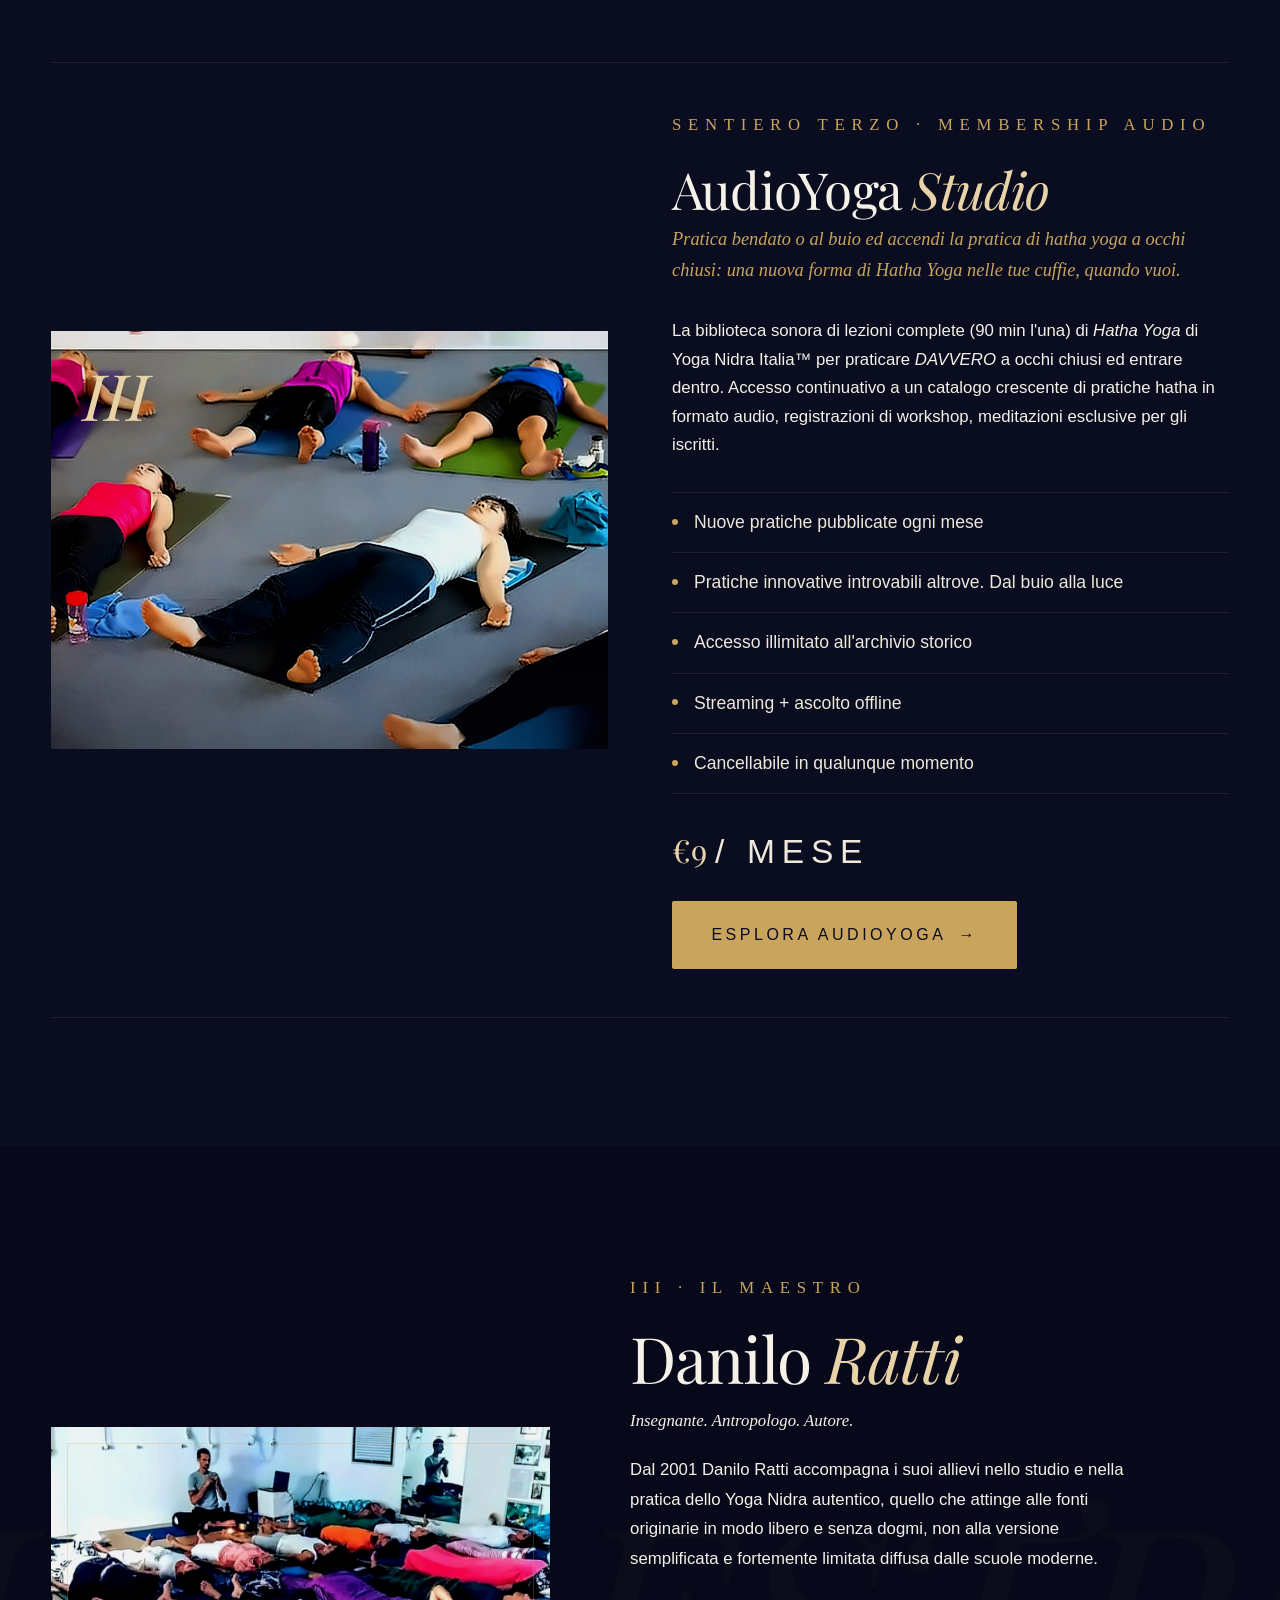
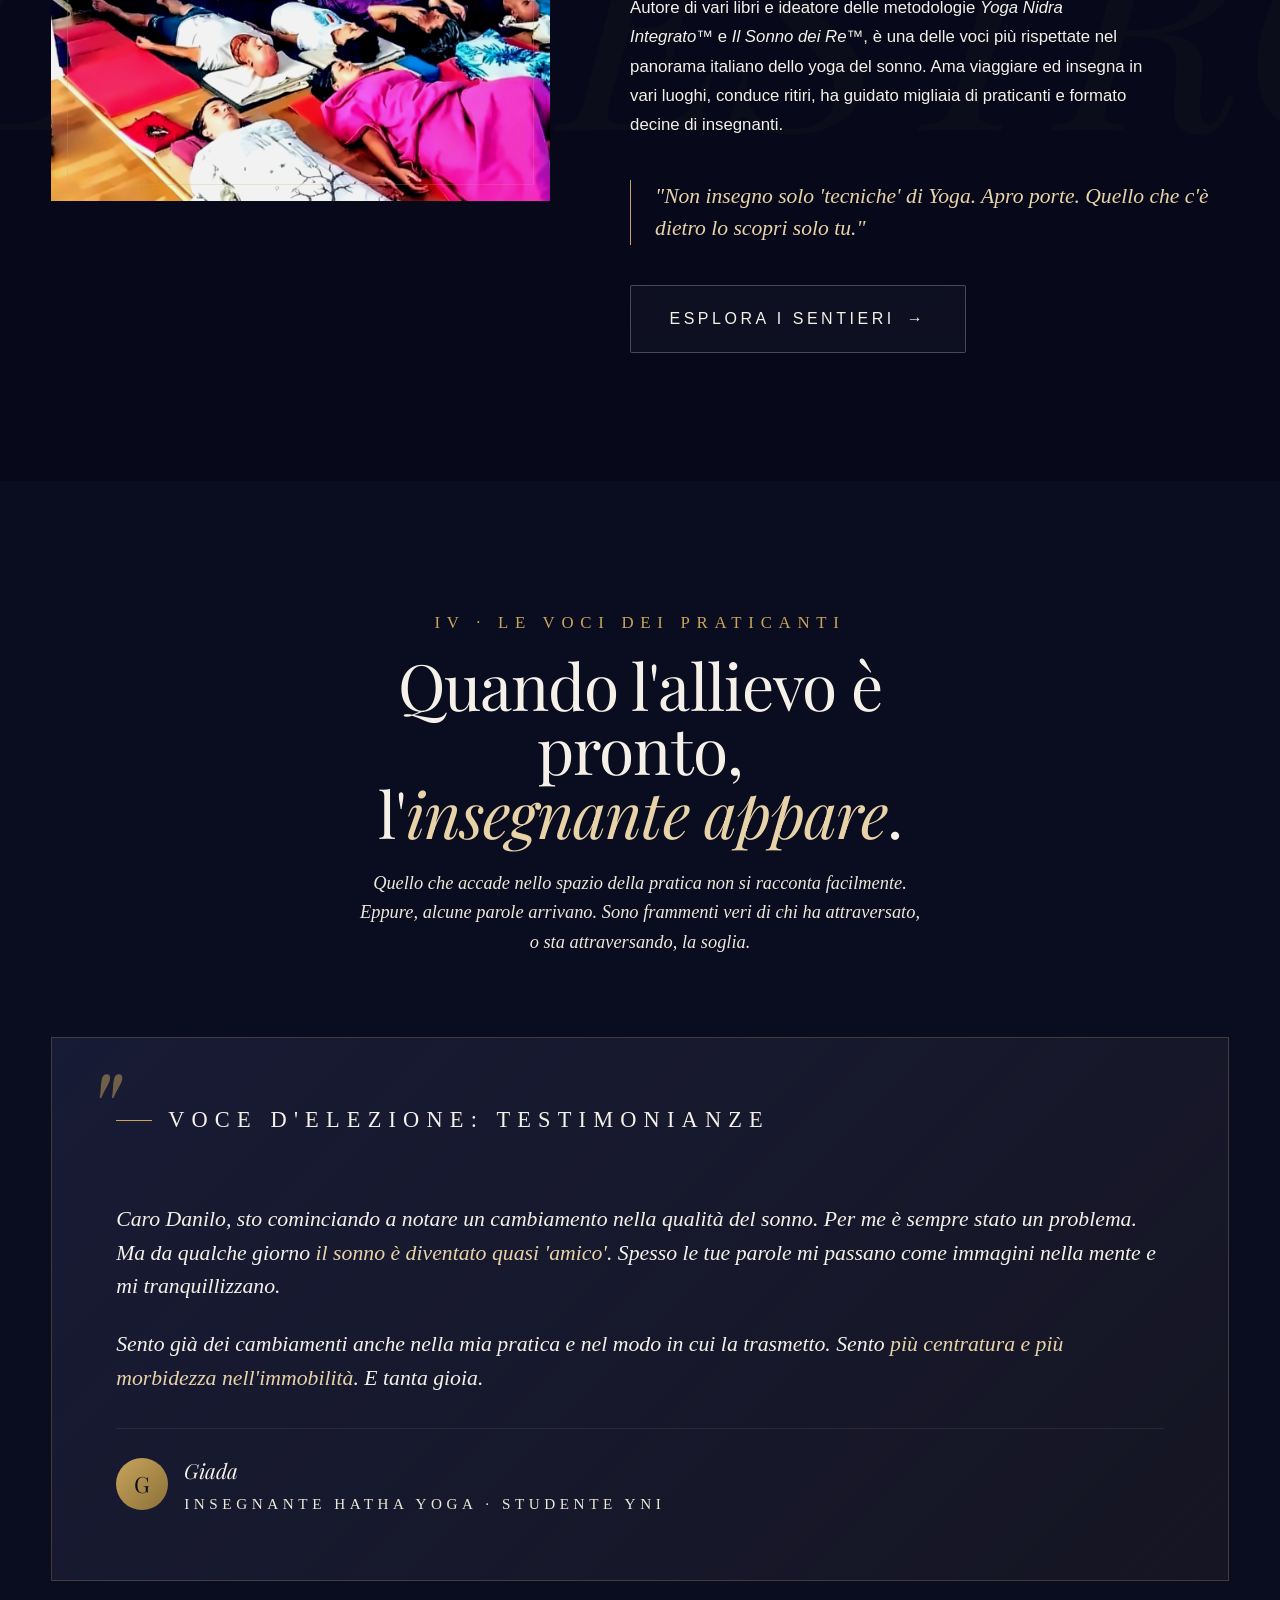
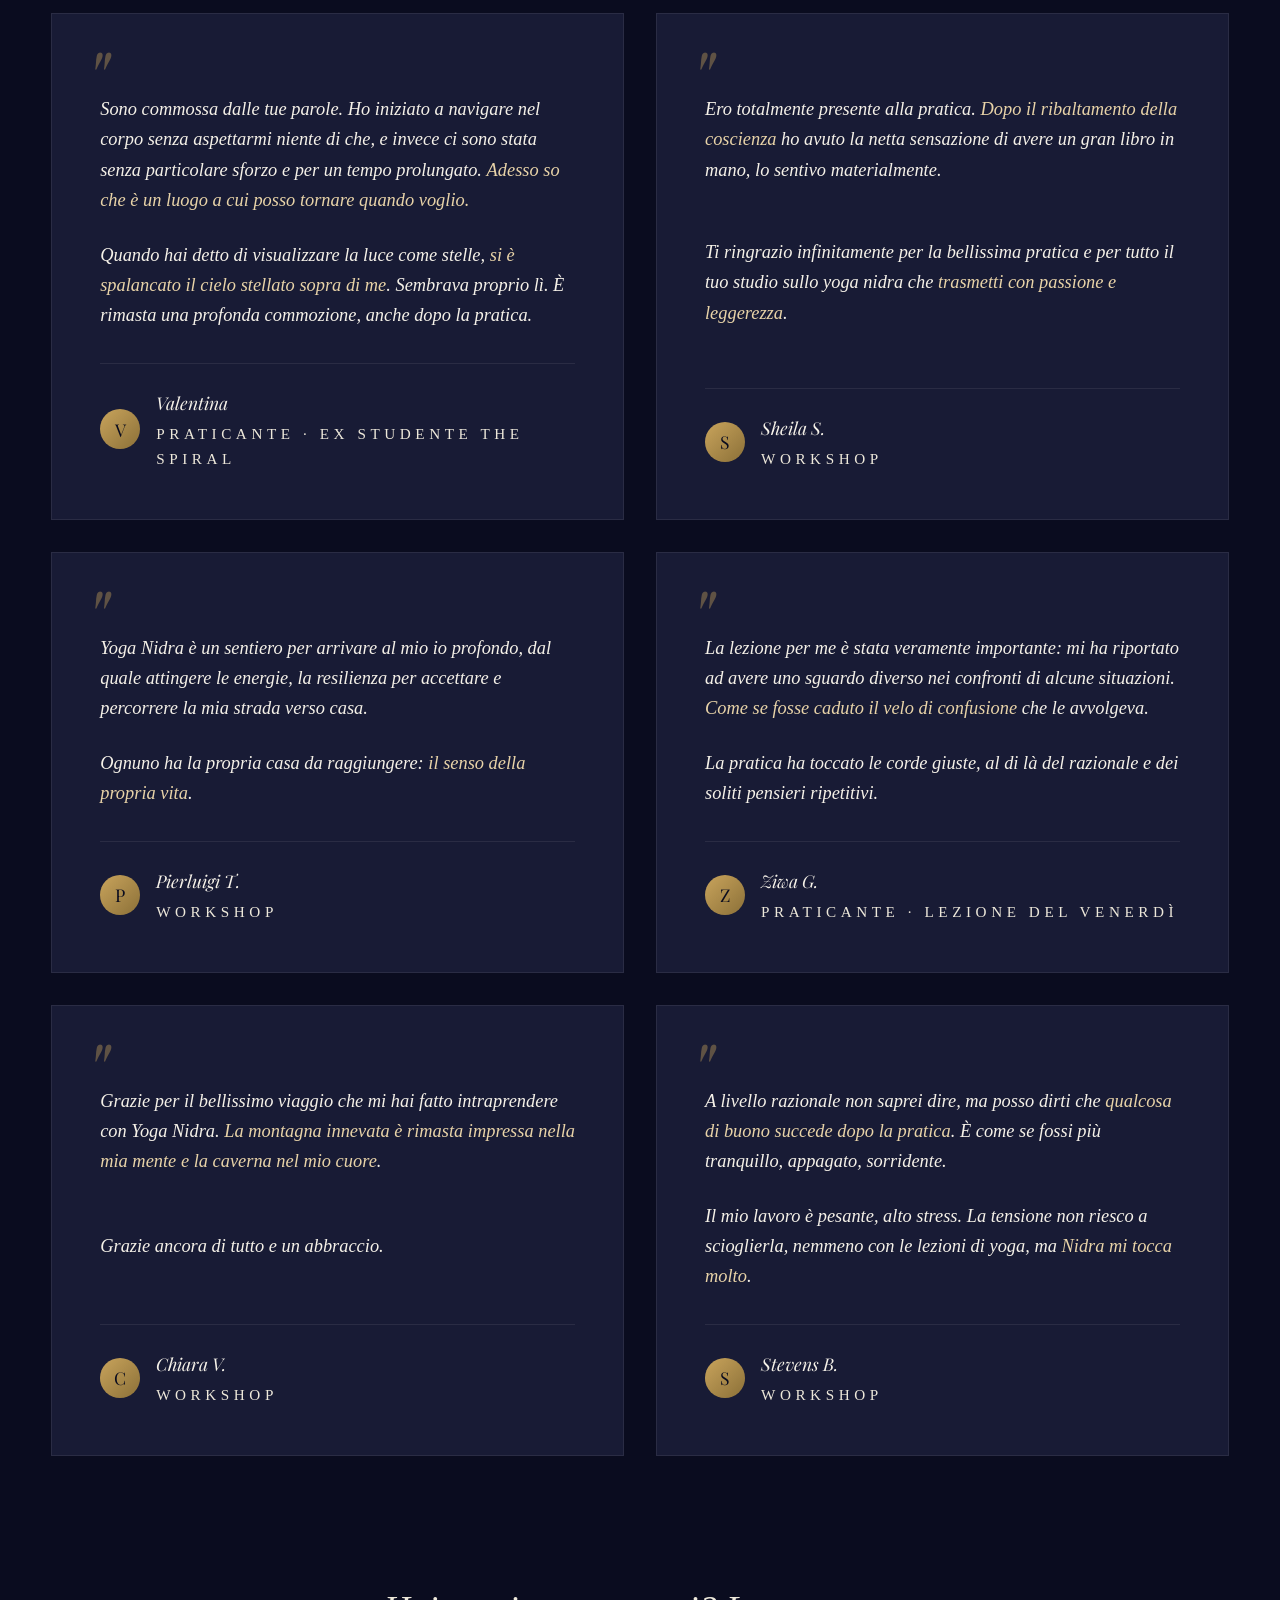
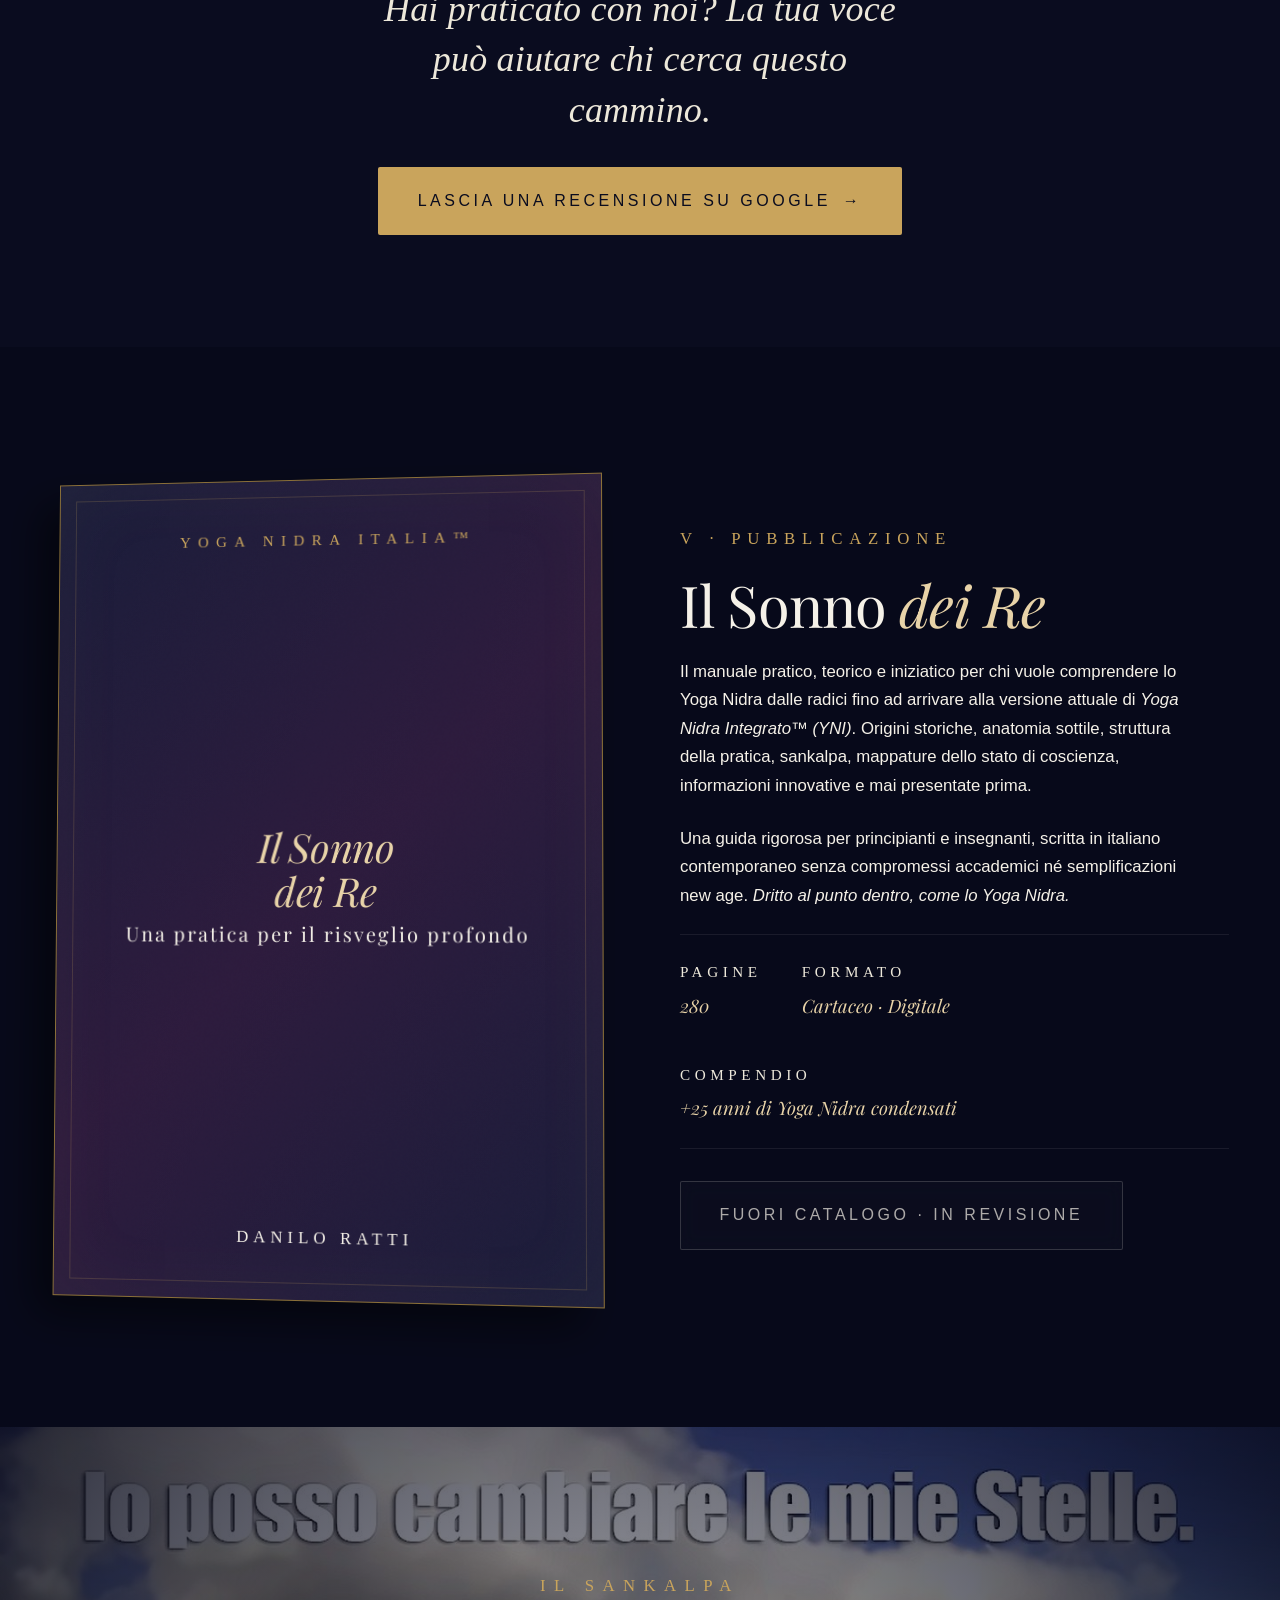
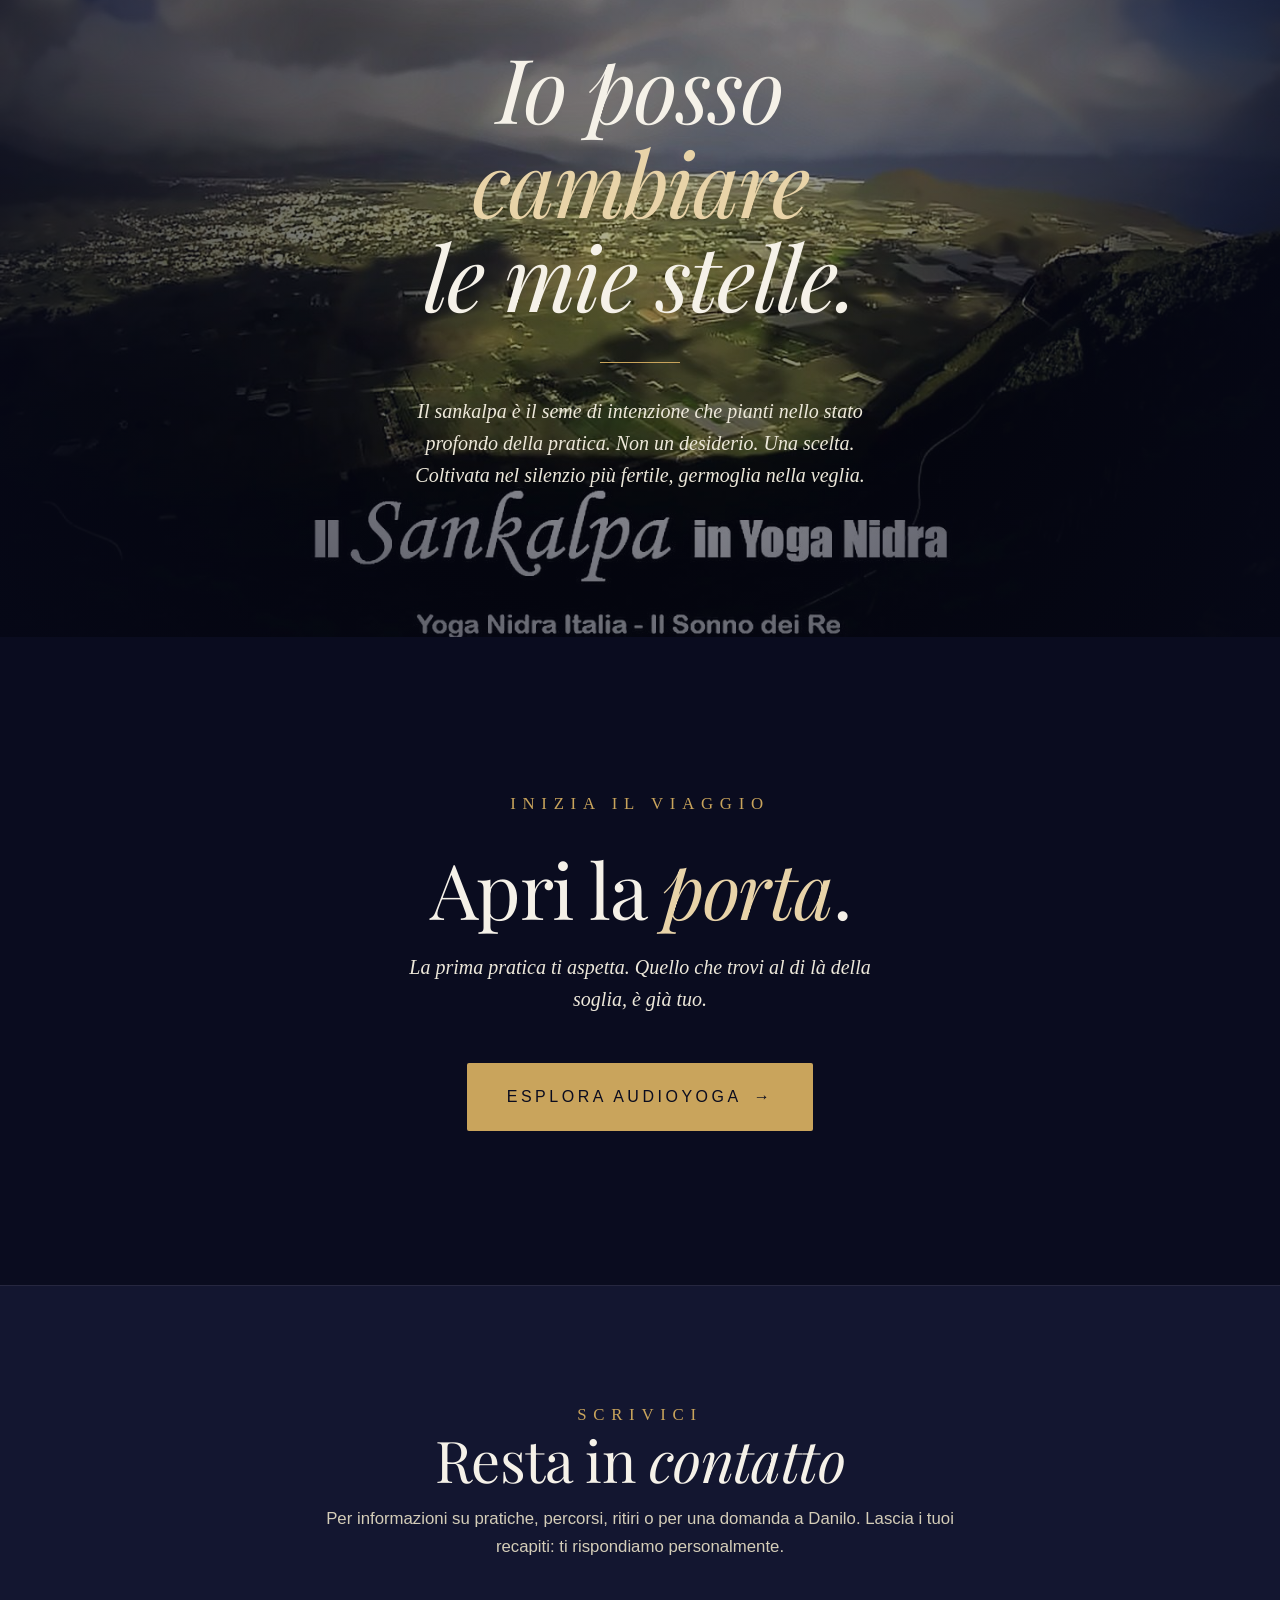
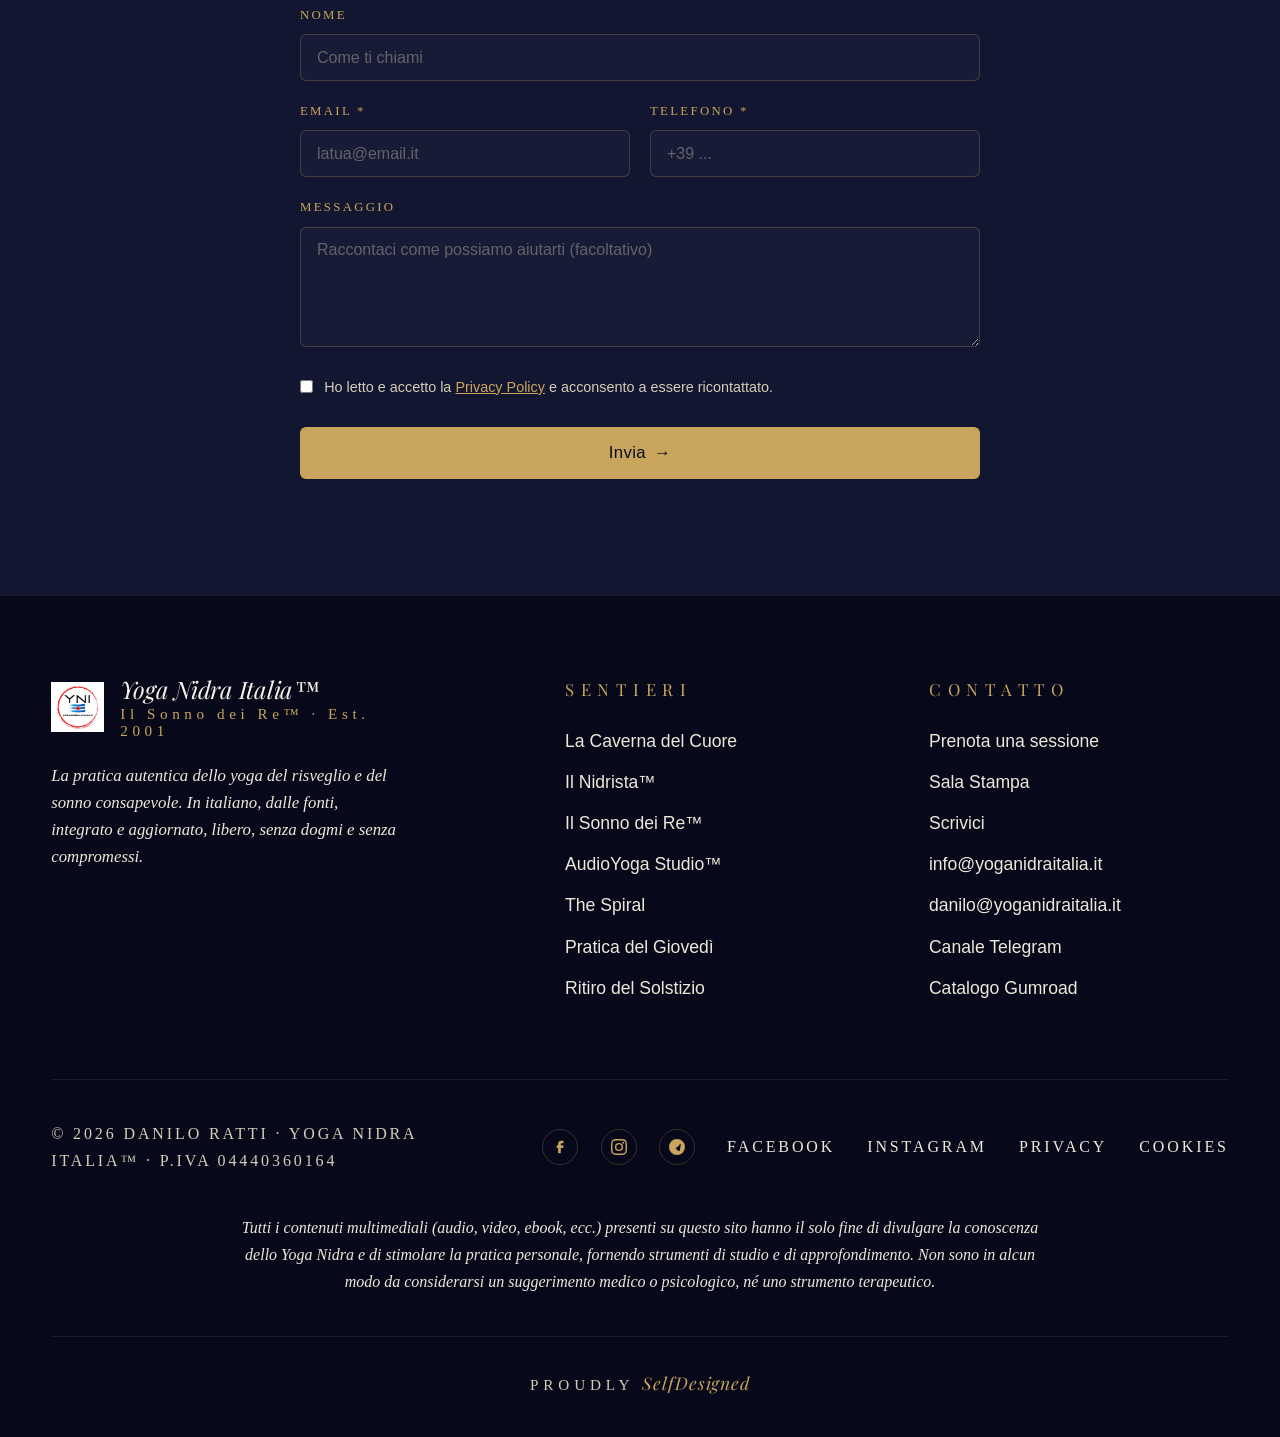
==== commit ba254f01: "Aggiunge pagina Sala Stampa (media.html) Pagina che raggruppa rassegna stampa, podcast e canali di D" ====
--- a/index.html
+++ b/index.html
@@ -2641,6 +2641,7 @@
       <h4>Contatto</h4>
       <ul>
         <li><a href="/prenota">Prenota una sessione</a></li>
+        <li><a href="/media">Sala Stampa</a></li>
         <li><a href="#contatti">Scrivici</a></li>
         <li><a href="mailto:info@yoganidraitalia.it">info@yoganidraitalia.it</a></li>
         <li><a href="mailto:danilo@yoganidraitalia.it">danilo@yoganidraitalia.it</a></li>
